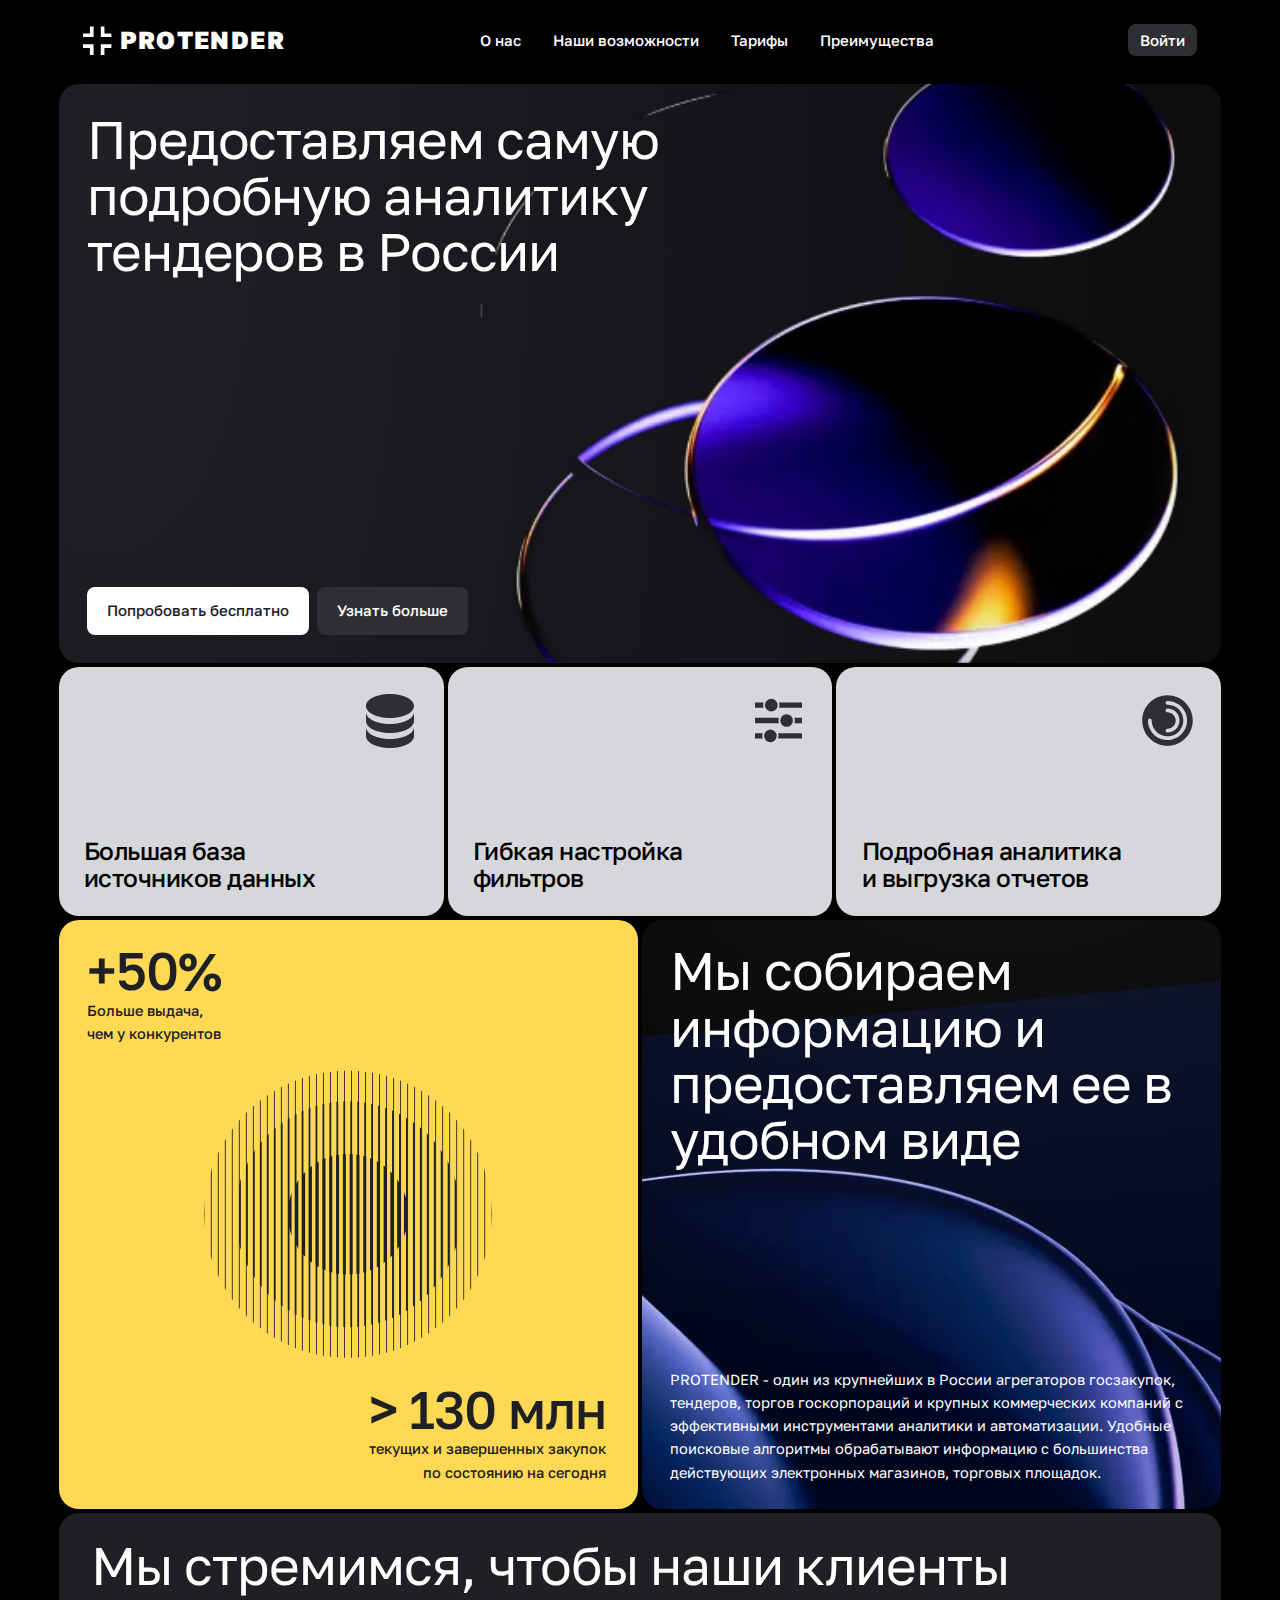
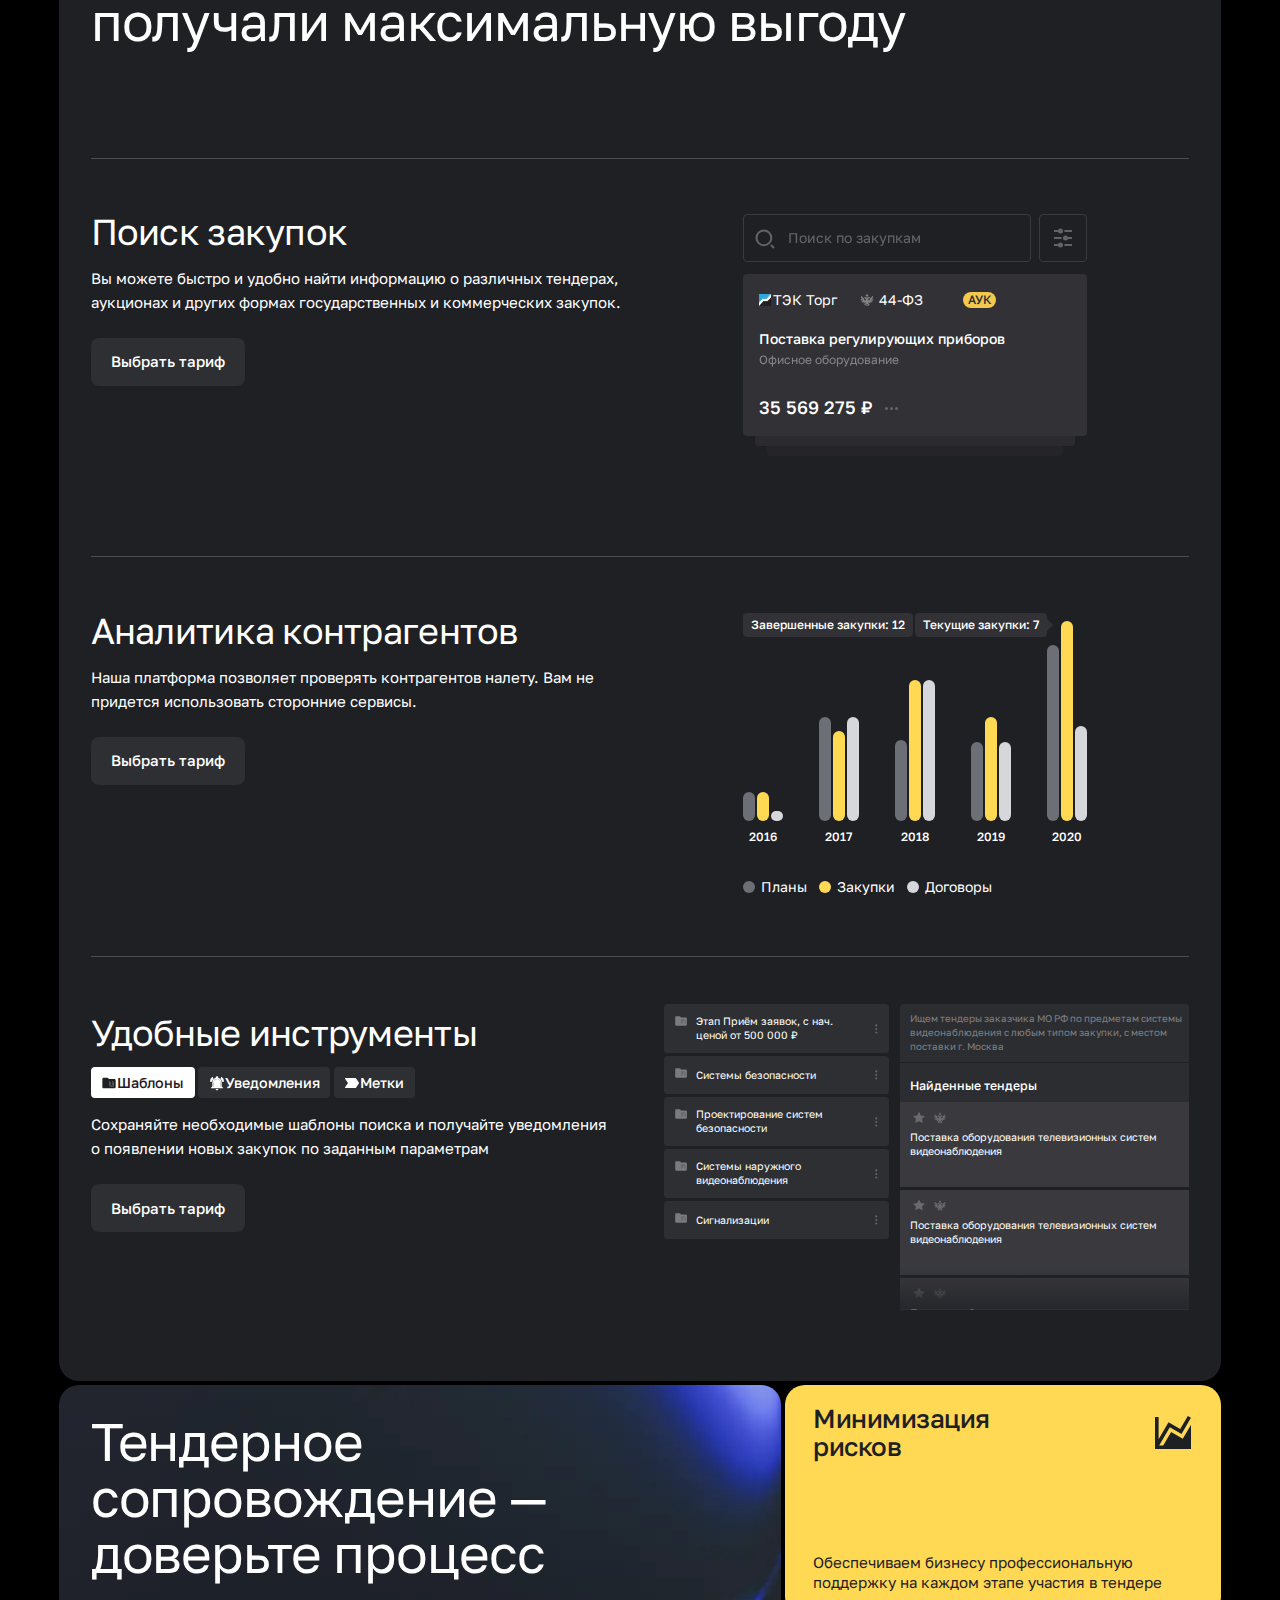
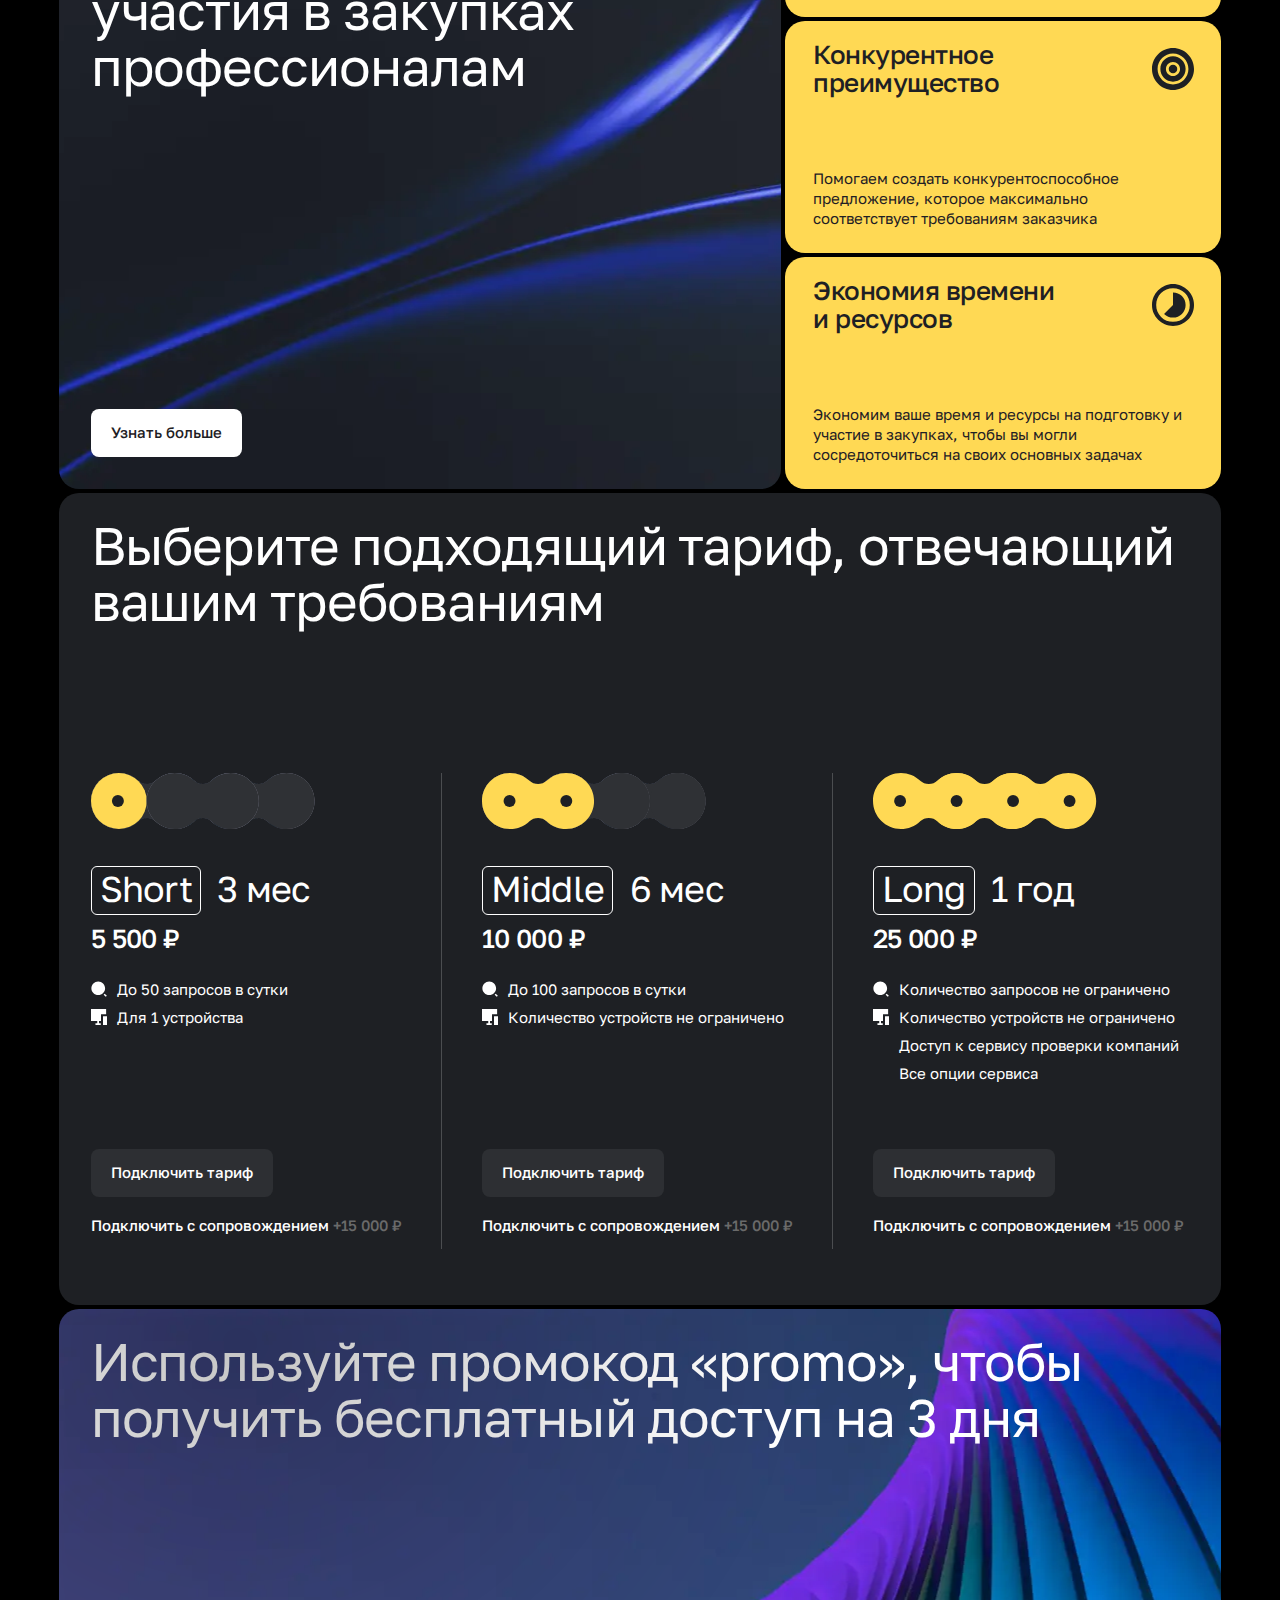
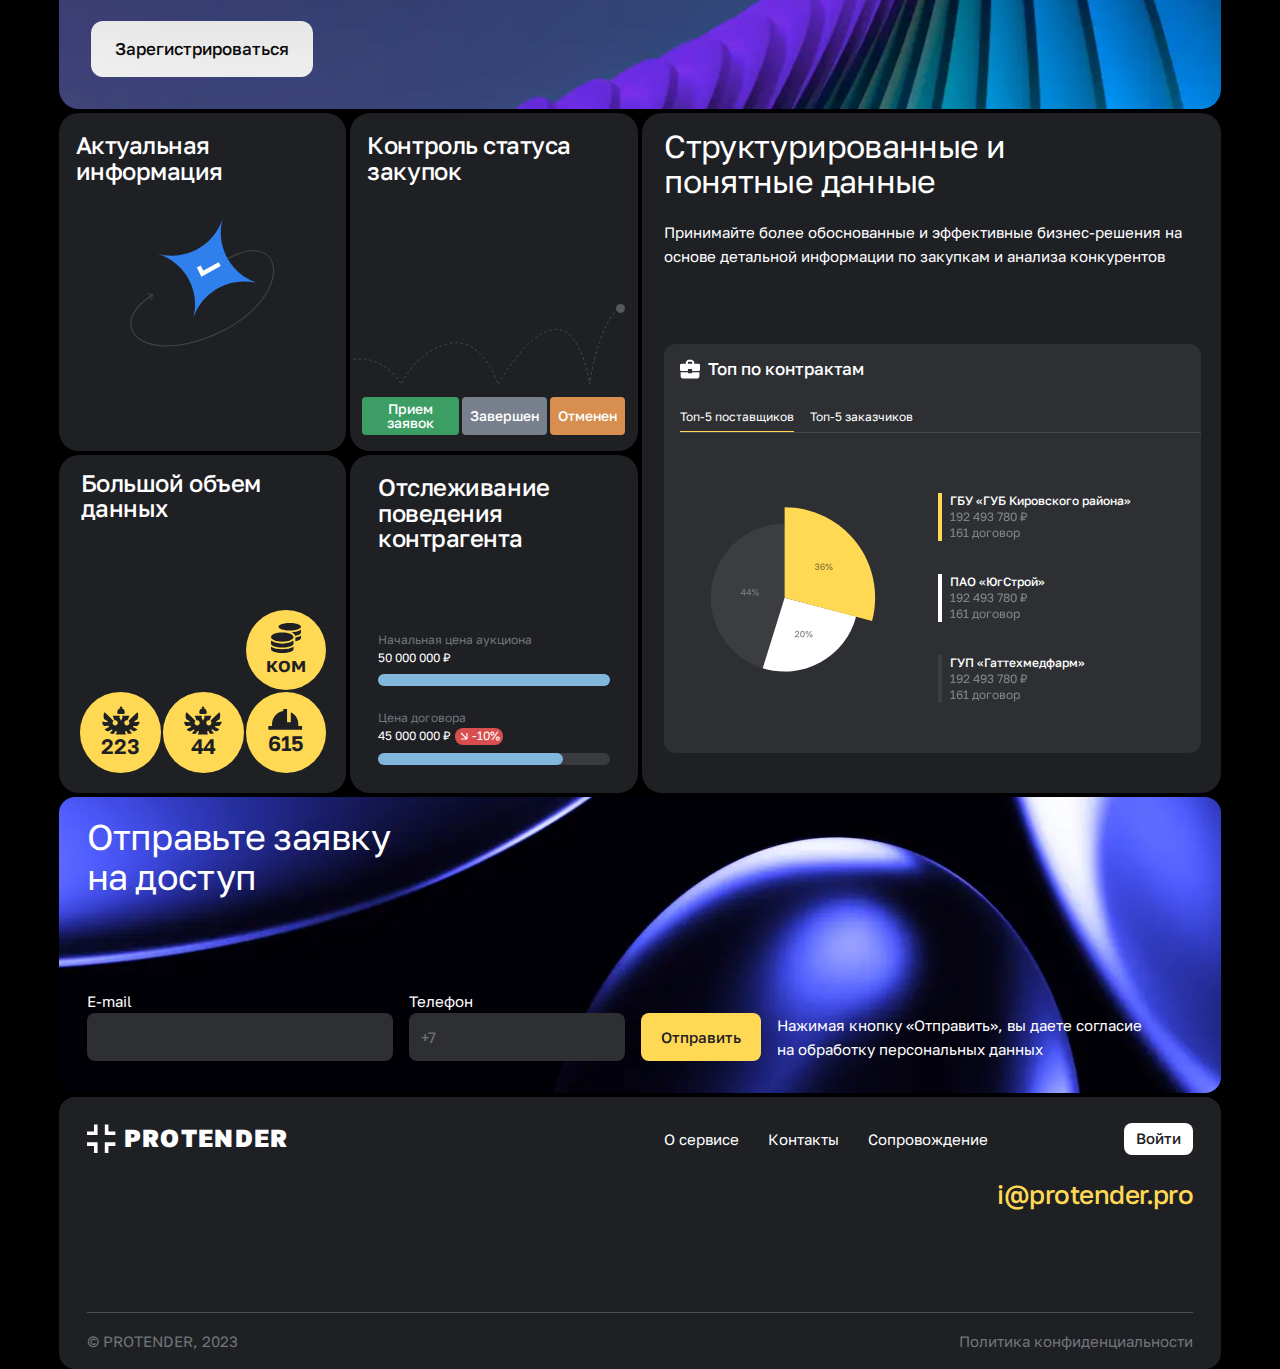
==== index.html @ 2b5a5ca1 "first commit" ====
<!DOCTYPE html>
<html lang="en">
<head>
   <meta charset="UTF-8">
   <meta http-equiv="X-UA-Compatible" content="IE=edge">
   <meta name="viewport" content="width=device-width, initial-scale=1.0">
   <link rel="preconnect" href="https://fonts.googleapis.com">
   <link rel="preconnect" href="https://fonts.gstatic.com" crossorigin>
   <link href="https://fonts.googleapis.com/css2?family=Golos+Text:wght@400;500;600;700;800&display=swap&_v=20230609182939"
      rel="stylesheet">
   <link rel="stylesheet" href="css/style.min.css?_v=20230609182939">
   <title>Main</title>
</head>

<body>
   <div class="wrapper mainPage lock-padding">
      <header class="mainPage-header lock-padding" id="mainPage-header">
   <div class="container">
      <div class="mainPage-header__row">
         <a href="index.html" class="mainPage-header__logo">
            <svg width="29" height="29" viewBox="0 0 29 29" fill="none" xmlns="http://www.w3.org/2000/svg">
               <path
                  d="M28.3806 9.27218H19.6084V0.5M28.3806 20.1084H19.6084V28.8806M0 9.27218H8.77218V0.5M0 20.1084H8.77218V28.8806"
                  stroke="white" stroke-width="3.61207" />
            </svg>
            <span>PROTENDER</span>
         </a>
         <ul class="mainPage-header__list">
            <li>
               <a href="#" class="mainPage-header__link">О нас</a>
            </li>
            <li>
               <a href="#" class="mainPage-header__link">
                  Наши возможности</a>
            </li>
            <li>
               <a href="#" class="mainPage-header__link">
                  Тарифы</a>
            </li>
            <li>
               <a href="#" class="mainPage-header__link">
                  Преимущества</a>
            </li>
         </ul>
         <div class="mainPage-header__body header-body">
            <div class="mainPage-header__menu mainPage-header-menu">
               <div class="mainPage-header-menu__title">Меню</div>
               <ul class="mainPage-header-menu__list">
                  <li>
                     <a class="mainPage-header-menu__link" href="#">О сервисе</a>
                  </li>
                  <li>
                     <a class="mainPage-header-menu__link" href="#">Контакты</a>
                  </li>
                  <li>
                     <a class="mainPage-header-menu__link" href="#">Сопровождение</a>
                  </li>
               </ul>
               <a href="#promocode" class="mainPage-header-menu__sign modal__link">Войти</a>
               <a href="mailto:i@protender.pro" class="mainPage-header-menu__mail">
                  <svg width="23" height="19" viewBox="0 0 23 19" fill="none" xmlns="http://www.w3.org/2000/svg">
                     <path d="M9.6 18.5L17.37 10.73H0.75V8.27H17.37L9.6 0.499999H13.05L22.05 9.5L13.05 18.5H9.6Z"
                        fill="white" />
                  </svg>
                  <span>i@protender.pro</span>
               </a>
            </div>
            <div class="mainPage-header__copy mainPage-header-copy">
               <div class="mainPage-header-copy__item">© PROTENDER, 2023</div>
               <a href="#" class="mainPage-header-copy__link">Политика конфиденциальности</a>
            </div>
         </div>
         <a href="#promocode" class="mainPage-header__sign modal__link">Войти</a>
         <div class="mainPage-header__burger burger-btn">
            <button><span></span></button>
            <span class="show">Меню</span>
            <span class="close">Закрыть</span>
         </div>
      </div>
   </div>
</header>
<div class="authorization">
   <div class="promocode modal authorization__modal" id="promocode">
      <div class="promocode__content modal__content authorization__content">
         <div class="promocode__row authorization__row">
            <div class="promocode__title authorization__title">Регистрация</div>
            <a href="#" class="promocode__close modal__close authorization__close"></a>
         </div>
         <div class="promocode__main">
            <div class="promocode__input authorization__input">
               <span>Введите промокод</span>
               <input type="text">
            </div>
            <div class="promocode__buttons">
               <a href="#register" class="promocode__btn btn gold modal__link">Продолжить</a>
               <a href="#register" class="promocode__btn btn grey modal__link">Продолжить без промокода</a>
            </div>
         </div>
         <a href="#sign" class="promocode__already authorization__link modal__link">Уже есть аккаунт?</a>
      </div>
   </div>
   <div class="register modal authorization__modal" id="register">
      <div class="register__content modal__content authorization__content">
         <div class="register__row authorization__row">
            <div class="register__title authorization__title">Регистрация</div>
            <a href="#" class="register__close modal__close authorization__close"></a>
         </div>
         <div class="register__main">
            <div class="register__data">
               <div class="register__input authorization__input">
                  <span>Имя</span>
                  <input type="text">
               </div>
               <div class="register__input authorization__input">
                  <span>Телефон</span>
                  <input type="number">
               </div>
               <div class="register__input authorization__input">
                  <span>ИНН</span>
                  <input type="number">
               </div>
               <div class="register__input authorization__input">
                  <span>E-mail</span>
                  <input type="text">
               </div>
               <div class="register__input authorization__input">
                  <span>Пароль</span>
                  <input type="password">
               </div>
               <div class="register__input authorization__input">
                  <span>Пароль еще раз</span>
                  <input type="password">
               </div>
            </div>
            <div class="register__selected register-selected">
               <div class="register-selected__info">
                  <div class="register-selected__title">Выбранный тариф</div>
                  <div class="register-selected__data">1 год</div>
                  <div class="register-selected__price">12 000 ₽</div>
               </div>
               <div class="register-selected__row">
                  <div class="register-selected__pref">
                     <p>Количество запросов не ограничено</p>
                  </div>
                  <div class="register-selected__pref">
                     <p>Количество устройств не ограничено</p>
                  </div>
               </div>
            </div>
         </div>
         <div class="register__buttons">
            <a href="#" class="register__btn btn gold">Перейти к оплате</a>
            <a href="#sign" class="register__already authorization__link modal__link">Уже есть аккаунт?</a>
         </div>
      </div>
   </div>
   <div class="sign modal authorization__modal" id="sign">
      <div class="sign__content modal__content authorization__content">
         <div class="sign__row authorization__row">
            <div class="sign__title authorization__title">Вход</div>
            <a href="#" class="sign__close modal__close authorization__close"></a>
         </div>
         <div class="sign__main">
            <div class="sign__input authorization__input">
               <span>E-mail</span>
               <input type="text">
            </div>
            <div class="sign__input authorization__input">
               <span>Пароль</span>
               <input type="password">
            </div>
            <a href="#forget1" class="sign__forget modal__link">Не помню пароль</a>
         </div>
         <div class="sign__buttons">
            <a href="account.html" class="sign__btn btn gold">Войти</a>
            <a href="#register" class="sign__btn btn grey modal__link">Зарегистрироваться</a>
         </div>
      </div>
   </div>
   <div class="forget1 modal authorization__modal" id="forget1">
      <div class="forget1__content modal__content authorization__content">
         <div class="forget1__row authorization__row">
            <div class="forget1__title authorization__title">Восстановление пароля</div>
            <a href="#" class="forget1__close modal__close authorization__close"></a>
         </div>
         <div class="forget1__text">
            Мы отправим вам на E-mail ссылку на восстановление пароля
         </div>
         <div class="forget1__main">
            <div class="forget1__input authorization__input">
               <span>E-mail, к которому привязан аккаунт</span>
               <input type="text">
            </div>
            <div class="forget1__buttons">
               <a href="#forget2" class="sign__btn btn gold modal__link">Продолжить</a>
               <a href="#" class="sign__btn btn grey modal__close">Отмена</a>
            </div>
         </div>
      </div>
   </div>
   <div class="forger2 modal authorization__modal" id="forget2">
      <div class="forget2__content modal__content authorization__content">
         <div class="forget2__row authorization__row">
            <div class="forget1__title authorization__title">Восстановление пароля</div>
            <a href="#" class="forget1__close modal__close authorization__close"></a>
         </div>
         <div class="forget2__text">
            Запрос на восстановление пароля отправлен на почту <span>ivanov.iva@mail.ru</span>
         </div>
         <a href="#" class="sign__btn btn gold modal__close">Закрыть</a>
      </div>
   </div>
</div>
      <main class="main">
         <section class="hero">
            <div class="container">
               <div class="hero__card">
                  <h1 class="hero__title title">
                     Предоставляем самую подробную аналитику тендеров в России
                  </h1>
                  <div class="hero__buttons">
                     <a href="#" class="hero__btn hero__btn_white btn">Попробовать бесплатно</a>
                     <a href="#" class="hero__btn hero__btn_black btn">Узнать больше</a>
                  </div>
               </div>
            </div>
         </section>
         <section class="preferences">
            <div class="container">
               <div class="preferences__grid">
                  <div class="preferences__item preferences__item_upper preferences__data">Большая база <br> источников
                     данных</div>
                  <div class="preferences__item preferences__item_upper preferences__filters">Гибкая настройка <br>
                     фильтров
                  </div>
                  <div class="preferences__item preferences__item_upper preferences__reports">Подробная аналитика <br> и
                     выгрузка отчетов</div>
                  <div class="preferences__item preferences__item_down preferences__stats">
                     <p><span class="title">+50%</span>
                        Больше выдача, <br> чем у конкурентов</p>
                     <p><span class="title">> 130 млн</span>
                        текущих и завершенных закупок <br> по состоянию на сегодня</p>
                  </div>
                  <div class="preferences__item preferences__item_down preferences__info">
                     <p class="title">Мы собираем информацию и предоставляем ее в удобном виде</p>
                     <p>PROTENDER - один из крупнейших в России агрегаторов госзакупок, тендеров, торгов госкорпораций
                        и крупных коммерческих компаний с эффективными инструментами аналитики и автоматизации. Удобные
                        поисковые алгоритмы обрабатывают информацию с большинства действующих электронных магазинов,
                        торговых площадок.</p>
                  </div>
               </div>
            </div>
         </section>
         <section class="benefit">
            <div class="container">
               <div class="benefit__card">
                  <div class="benefit__title title">
                     Мы стремимся, чтобы наши клиенты получали максимальную выгоду
                  </div>
                  <div class="benefit__search benefit-search">
                     <div class="benefit-action__text benefit__text">
                        <div class="benefit-search__title benefit__subtitle">Поиск закупок
                        </div>
                        <div class="benefit-search__desc benefit__desc">Вы можете быстро и удобно найти информацию о
                           различных тендерах, аукционах и других формах государственных и коммерческих закупок.</div>
                        <a href="#" class="benefit-search__button benefit__button btn">Выбрать тариф</a>
                     </div>
                     <div class="benefit-search__main benefit__main">
                        <div class="benefit-main__wrapper">
                           <div class="benefit-search__input">
                              <input type="text" placeholder="Поиск по закупкам" id="benefit-search__input">
                              <label for="benefit-search__input">
                                 <button></button>
                              </label>
                           </div>
                           <button class="benefit-search__filters"></button>
                           <div class="benefit-search__card card-search">
                              <div class="card-search__row">
                                 <span>ТЭК Торг</span>
                                 <span>44-ФЗ</span>
                                 <span>АУК</span>
                              </div>
                              <div class="card-search__title">Поставка регулирующих приборов
                              </div>
                              <div class="card-search__subtitle">Офисное оборудование</div>
                              <div class="card-search__price">
                                 <span class="price">35 569 275 ₽</span>
                                 <div class="card-search__more">
                                    <svg width="20" height="20" viewBox="0 0 20 20" fill="none"
                                       xmlns="http://www.w3.org/2000/svg">
                                       <circle cx="5.5" cy="10.5" r="1.5" fill="#65656A" />
                                       <circle cx="10.5" cy="10.5" r="1.5" fill="#65656A" />
                                       <circle cx="15.5" cy="10.5" r="1.5" fill="#65656A" />
                                    </svg>
                                 </div>
                              </div>
                           </div>
                        </div>
                     </div>
                  </div>
                  <div class="benefit__analytics benefit-analytics">
                     <div class="benefit__text benefit-analytics__text">
                        <div class="benefit-analytics__title benefit__subtitle">Аналитика контрагентов
                        </div>
                        <div class="benefit-analytics__desc benefit__desc">Наша платформа позволяет проверять
                           контрагентов
                           налету. Вам не придется использовать сторонние сервисы.</div>
                        <a href="#" class="benefit-analytics__button benefit__button btn">Выбрать тариф</a>
                     </div>
                     <div class="benefit__main benefit-analytics__main">
                        <div class="benefit-analytics__wrapper">
                           <div class="benefit-analytics__stats">
                              <span>Завершенные закупки: 12
                              </span>
                              <span>Текущие закупки: 7</span>
                           </div>
                           <div class="benefit-analytics__graphs benefit-graphs">
                              <div class="benefit-graphs__item benefit-graphs__item_2016">
                                 <div class="benefit-graphs__lines">
                                    <div class="benefit-graphs__line benefit-graphs__line_plans"></div>
                                    <div class="benefit-graphs__line benefit-graphs__line_purch"></div>
                                    <div class="benefit-graphs__line benefit-graphs__line_contracts"></div>
                                 </div>
                                 <div class="benefit-graphs__year">2016</div>
                              </div>
                              <div class="benefit-graphs__item benefit-graphs__item_2017">
                                 <div class="benefit-graphs__lines">
                                    <div class="benefit-graphs__line benefit-graphs__line_plans"></div>
                                    <div class="benefit-graphs__line benefit-graphs__line_purch"></div>
                                    <div class="benefit-graphs__line benefit-graphs__line_contracts"></div>
                                 </div>
                                 <div class="benefit-graphs__year">2017</div>
                              </div>
                              <div class="benefit-graphs__item benefit-graphs__item_2018">
                                 <div class="benefit-graphs__lines">
                                    <div class="benefit-graphs__line benefit-graphs__line_plans"></div>
                                    <div class="benefit-graphs__line benefit-graphs__line_purch"></div>
                                    <div class="benefit-graphs__line benefit-graphs__line_contracts"></div>
                                 </div>
                                 <div class="benefit-graphs__year">2018</div>
                              </div>
                              <div class="benefit-graphs__item benefit-graphs__item_2019">
                                 <div class="benefit-graphs__lines">
                                    <div class="benefit-graphs__line benefit-graphs__line_plans"></div>
                                    <div class="benefit-graphs__line benefit-graphs__line_purch"></div>
                                    <div class="benefit-graphs__line benefit-graphs__line_contracts"></div>
                                 </div>
                                 <div class="benefit-graphs__year">2019</div>
                              </div>
                              <div class="benefit-graphs__item benefit-graphs__item_2020">
                                 <div class="benefit-graphs__lines">
                                    <div class="benefit-graphs__line benefit-graphs__line_plans"></div>
                                    <div class="benefit-graphs__line benefit-graphs__line_purch"></div>
                                    <div class="benefit-graphs__line benefit-graphs__line_contracts"></div>
                                 </div>
                                 <div class="benefit-graphs__year">2020</div>
                              </div>
                           </div>
                           <div class="benefit-analytics__symbols">
                              <span class="plans">Планы</span>
                              <span class="purchases">Закупки</span>
                              <span class="contracts">Договоры</span>
                           </div>
                        </div>
                     </div>
                  </div>
                  <div class="benefit__tools benefit-tools">
                     <div class="benefit-tools__wrapper">
                        <div class="benefit-tools__title benefit__subtitle">Удобные инструменты</div>
                        <ul class="benefit-tools__list">
                           <li>
                              <a href="#benefitTemplates" class="benefit-tools__link active">
                                 <svg width="16" height="16" viewBox="0 0 16 16" fill="none"
                                    xmlns="http://www.w3.org/2000/svg">
                                    <path
                                       d="M10.5873 7.00008L11.6673 8.08008V10.3334H9.66732V7.00008H10.5873ZM14.6673 5.33341V12.0001C14.6673 12.7334 14.0673 13.3334 13.334 13.3334H2.66732C1.93398 13.3334 1.33398 12.7334 1.33398 12.0001L1.34065 4.00008C1.34065 3.26675 1.93398 2.66675 2.66732 2.66675H6.66732L8.00065 4.00008H13.334C14.0673 4.00008 14.6673 4.60008 14.6673 5.33341ZM12.6673 7.66675L11.0007 6.00008H8.66732V11.3334H12.6673V7.66675Z"
                                       fill="#1E2024" />
                                    <path fill-rule="evenodd" clip-rule="evenodd"
                                       d="M12.6673 7.66675L11.0007 6.00008H8.66732V11.3334H12.6673V7.66675ZM11.6673 8.08008L10.5873 7.00008H9.66732V10.3334H11.6673V8.08008Z"
                                       fill="#1E2024" />
                                 </svg>
                                 Шаблоны</a>
                           </li>
                           <li>
                              <a href="#benefitNotifications" class="benefit-tools__link">
                                 <svg width="16" height="16" viewBox="0 0 16 16" fill="none"
                                    xmlns="http://www.w3.org/2000/svg">
                                    <path
                                       d="M6.66667 13.9999H9.33333C9.33333 14.7333 8.73333 15.3333 8 15.3333C7.26667 15.3333 6.66667 14.7333 6.66667 13.9999ZM14 12.6666V13.3333H2V12.6666L3.33333 11.3333V7.33325C3.33333 5.26659 4.66667 3.46659 6.66667 2.86659V2.66659C6.66667 1.93325 7.26667 1.33325 8 1.33325C8.73333 1.33325 9.33333 1.93325 9.33333 2.66659V2.86659C11.3333 3.46659 12.6667 5.26659 12.6667 7.33325V11.3333L14 12.6666ZM11.3333 7.33325C11.3333 5.46659 9.86667 3.99992 8 3.99992C6.13333 3.99992 4.66667 5.46659 4.66667 7.33325V11.9999H11.3333V7.33325Z"
                                       fill="white" />
                                    <path
                                       d="M11.3333 7.33325C11.3333 5.46659 9.86667 3.99992 8 3.99992C6.13333 3.99992 4.66667 5.46659 4.66667 7.33325V11.9999H11.3333V7.33325Z"
                                       fill="white" />
                                    <path d="M2 6.66675C2 4.66675 2.66667 3.66675 4 2.66675" stroke="white"
                                       stroke-width="2" />
                                    <path d="M14 6.66675C14 4.66675 13.3333 3.66675 12 2.66675" stroke="white"
                                       stroke-width="2" />
                                 </svg>
                                 Уведомления</a>
                           </li>
                           <li>
                              <a href="#benefitTags" class="benefit-tools__link">
                                 <svg width="16" height="16" viewBox="0 0 16 16" fill="none"
                                    xmlns="http://www.w3.org/2000/svg">
                                    <path
                                       d="M14.8312 8.555L12.165 12.555C12.0737 12.6919 11.9499 12.8041 11.8048 12.8818C11.6597 12.9594 11.4977 13 11.3331 13H1.49999C1.40877 13 1.31929 12.975 1.24124 12.9278C1.16318 12.8806 1.09953 12.813 1.05717 12.7322C1.01482 12.6514 0.995367 12.5605 1.00093 12.4695C1.0065 12.3784 1.03686 12.2907 1.08874 12.2156L3.99999 8L1.08874 3.78437C1.03686 3.70935 1.0065 3.62155 1.00093 3.5305C0.995367 3.43945 1.01482 3.34861 1.05717 3.26783C1.09953 3.18704 1.16318 3.11937 1.24124 3.07217C1.31929 3.02496 1.40877 3 1.49999 3H11.3331C11.4977 3 11.6597 3.04061 11.8048 3.11823C11.9499 3.19586 12.0737 3.3081 12.165 3.445L14.8312 7.445C14.9409 7.60933 14.9994 7.80245 14.9994 8C14.9994 8.19755 14.9409 8.39067 14.8312 8.555Z"
                                       fill="white" />
                                 </svg>
                                 Метки</a>
                           </li>
                        </ul>
                        <div class="benefit-tools__desc benefit__desc">
                           Сохраняйте необходимые шаблоны поиска и получайте уведомления о появлении новых закупок по
                           заданным параметрам
                        </div>
                        <a href="#" class="benefit-tools__button benefit__button btn">Выбрать тариф</a>
                     </div>
                     <div class="benefit-tools__content">
                        <div id="benefitTemplates"
                           class="benefit-tools__templates benefit-templates benefit-tools__tab active">
                           <div class="benefit-templates__wrapper">
                              <ul class="benefit-templates__list">
                                 <li class="benefit-templates__item">
                                    <div class="folder">
                                       <svg width="16" height="16" viewBox="0 0 16 16" fill="none"
                                          xmlns="http://www.w3.org/2000/svg">
                                          <path
                                             d="M10.5873 7.00008L11.6673 8.08008V10.3334H9.66732V7.00008H10.5873ZM14.6673 5.33341V12.0001C14.6673 12.7334 14.0673 13.3334 13.334 13.3334H2.66732C1.93398 13.3334 1.33398 12.7334 1.33398 12.0001L1.34065 4.00008C1.34065 3.26675 1.93398 2.66675 2.66732 2.66675H6.66732L8.00065 4.00008H13.334C14.0673 4.00008 14.6673 4.60008 14.6673 5.33341ZM12.6673 7.66675L11.0007 6.00008H8.66732V11.3334H12.6673V7.66675Z"
                                             fill="#797B7E" />
                                          <path fill-rule="evenodd" clip-rule="evenodd"
                                             d="M12.6673 7.66675L11.0007 6.00008H8.66732V11.3334H12.6673V7.66675ZM11.6673 8.08008L10.5873 7.00008H9.66732V10.3334H11.6673V8.08008Z"
                                             fill="#797B7E" />
                                       </svg>
                                    </div>
                                    <span>Этап Приём заявок, с нач. ценой от 500 000 ₽</span>
                                    <div class="more">
                                       <svg width="20" height="20" viewBox="0 0 20 20" fill="none"
                                          xmlns="http://www.w3.org/2000/svg">
                                          <circle cx="5.5" cy="10.5" r="1.5" fill="#65656A" />
                                          <circle cx="10.5" cy="10.5" r="1.5" fill="#65656A" />
                                          <circle cx="15.5" cy="10.5" r="1.5" fill="#65656A" />
                                       </svg>
                                    </div>
                                 </li>
                                 <li class="benefit-templates__item">
                                    <div class="folder">
                                       <svg width="16" height="16" viewBox="0 0 16 16" fill="none"
                                          xmlns="http://www.w3.org/2000/svg">
                                          <path
                                             d="M10.5873 7.00008L11.6673 8.08008V10.3334H9.66732V7.00008H10.5873ZM14.6673 5.33341V12.0001C14.6673 12.7334 14.0673 13.3334 13.334 13.3334H2.66732C1.93398 13.3334 1.33398 12.7334 1.33398 12.0001L1.34065 4.00008C1.34065 3.26675 1.93398 2.66675 2.66732 2.66675H6.66732L8.00065 4.00008H13.334C14.0673 4.00008 14.6673 4.60008 14.6673 5.33341ZM12.6673 7.66675L11.0007 6.00008H8.66732V11.3334H12.6673V7.66675Z"
                                             fill="#797B7E" />
                                          <path fill-rule="evenodd" clip-rule="evenodd"
                                             d="M12.6673 7.66675L11.0007 6.00008H8.66732V11.3334H12.6673V7.66675ZM11.6673 8.08008L10.5873 7.00008H9.66732V10.3334H11.6673V8.08008Z"
                                             fill="#797B7E" />
                                       </svg>
                                    </div>
                                    <span>Системы безопасности</span>
                                    <div class="more">
                                       <svg width="20" height="20" viewBox="0 0 20 20" fill="none"
                                          xmlns="http://www.w3.org/2000/svg">
                                          <circle cx="5.5" cy="10.5" r="1.5" fill="#65656A" />
                                          <circle cx="10.5" cy="10.5" r="1.5" fill="#65656A" />
                                          <circle cx="15.5" cy="10.5" r="1.5" fill="#65656A" />
                                       </svg>
                                    </div>
                                 </li>
                                 <li class="benefit-templates__item">
                                    <div class="folder">
                                       <svg width="16" height="16" viewBox="0 0 16 16" fill="none"
                                          xmlns="http://www.w3.org/2000/svg">
                                          <path
                                             d="M10.5873 7.00008L11.6673 8.08008V10.3334H9.66732V7.00008H10.5873ZM14.6673 5.33341V12.0001C14.6673 12.7334 14.0673 13.3334 13.334 13.3334H2.66732C1.93398 13.3334 1.33398 12.7334 1.33398 12.0001L1.34065 4.00008C1.34065 3.26675 1.93398 2.66675 2.66732 2.66675H6.66732L8.00065 4.00008H13.334C14.0673 4.00008 14.6673 4.60008 14.6673 5.33341ZM12.6673 7.66675L11.0007 6.00008H8.66732V11.3334H12.6673V7.66675Z"
                                             fill="#797B7E" />
                                          <path fill-rule="evenodd" clip-rule="evenodd"
                                             d="M12.6673 7.66675L11.0007 6.00008H8.66732V11.3334H12.6673V7.66675ZM11.6673 8.08008L10.5873 7.00008H9.66732V10.3334H11.6673V8.08008Z"
                                             fill="#797B7E" />
                                       </svg>
                                    </div>
                                    <span>Проектирование систем безопасности</span>
                                    <div class="more">
                                       <svg width="20" height="20" viewBox="0 0 20 20" fill="none"
                                          xmlns="http://www.w3.org/2000/svg">
                                          <circle cx="5.5" cy="10.5" r="1.5" fill="#65656A" />
                                          <circle cx="10.5" cy="10.5" r="1.5" fill="#65656A" />
                                          <circle cx="15.5" cy="10.5" r="1.5" fill="#65656A" />
                                       </svg>
                                    </div>
                                 </li>
                                 <li class="benefit-templates__item">
                                    <div class="folder">
                                       <svg width="16" height="16" viewBox="0 0 16 16" fill="none"
                                          xmlns="http://www.w3.org/2000/svg">
                                          <path
                                             d="M10.5873 7.00008L11.6673 8.08008V10.3334H9.66732V7.00008H10.5873ZM14.6673 5.33341V12.0001C14.6673 12.7334 14.0673 13.3334 13.334 13.3334H2.66732C1.93398 13.3334 1.33398 12.7334 1.33398 12.0001L1.34065 4.00008C1.34065 3.26675 1.93398 2.66675 2.66732 2.66675H6.66732L8.00065 4.00008H13.334C14.0673 4.00008 14.6673 4.60008 14.6673 5.33341ZM12.6673 7.66675L11.0007 6.00008H8.66732V11.3334H12.6673V7.66675Z"
                                             fill="#797B7E" />
                                          <path fill-rule="evenodd" clip-rule="evenodd"
                                             d="M12.6673 7.66675L11.0007 6.00008H8.66732V11.3334H12.6673V7.66675ZM11.6673 8.08008L10.5873 7.00008H9.66732V10.3334H11.6673V8.08008Z"
                                             fill="#797B7E" />
                                       </svg>
                                    </div>
                                    <span>Системы наружного видеонаблюдения</span>
                                    <div class="more">
                                       <svg width="20" height="20" viewBox="0 0 20 20" fill="none"
                                          xmlns="http://www.w3.org/2000/svg">
                                          <circle cx="5.5" cy="10.5" r="1.5" fill="#65656A" />
                                          <circle cx="10.5" cy="10.5" r="1.5" fill="#65656A" />
                                          <circle cx="15.5" cy="10.5" r="1.5" fill="#65656A" />
                                       </svg>
                                    </div>
                                 </li>
                                 <li class="benefit-templates__item">
                                    <div class="folder">
                                       <svg width="16" height="16" viewBox="0 0 16 16" fill="none"
                                          xmlns="http://www.w3.org/2000/svg">
                                          <path
                                             d="M10.5873 7.00008L11.6673 8.08008V10.3334H9.66732V7.00008H10.5873ZM14.6673 5.33341V12.0001C14.6673 12.7334 14.0673 13.3334 13.334 13.3334H2.66732C1.93398 13.3334 1.33398 12.7334 1.33398 12.0001L1.34065 4.00008C1.34065 3.26675 1.93398 2.66675 2.66732 2.66675H6.66732L8.00065 4.00008H13.334C14.0673 4.00008 14.6673 4.60008 14.6673 5.33341ZM12.6673 7.66675L11.0007 6.00008H8.66732V11.3334H12.6673V7.66675Z"
                                             fill="#797B7E" />
                                          <path fill-rule="evenodd" clip-rule="evenodd"
                                             d="M12.6673 7.66675L11.0007 6.00008H8.66732V11.3334H12.6673V7.66675ZM11.6673 8.08008L10.5873 7.00008H9.66732V10.3334H11.6673V8.08008Z"
                                             fill="#797B7E" />
                                       </svg>
                                    </div>
                                    <span>Сигнализации</span>
                                    <div class="more">
                                       <svg width="20" height="20" viewBox="0 0 20 20" fill="none"
                                          xmlns="http://www.w3.org/2000/svg">
                                          <circle cx="5.5" cy="10.5" r="1.5" fill="#65656A" />
                                          <circle cx="10.5" cy="10.5" r="1.5" fill="#65656A" />
                                          <circle cx="15.5" cy="10.5" r="1.5" fill="#65656A" />
                                       </svg>
                                    </div>
                                 </li>
                              </ul>
                              <div class="benefit-templates__articles">
                                 <div class="benefit-templates__article">Ищем тендеры заказчика МО РФ по предметам
                                    системы
                                    видеонаблюдения с любым типом закупки, с местом поставки г. Москва</div>
                                 <div class="benefit-templates__resultat">Найденные тендеры</div>
                                 <ul class="benefit-templates__tenders">
                                    <li class="benefit-templates__tender benefit-tender">
                                       <div class="benefit-tender__row">
                                          <img src="img/icons/benefit-tools__star.svg" alt="">
                                          <img src="img/icons/benefit-tools__emblem.svg" alt="">
                                       </div>
                                       <div class="benefit-tender__text">Поставка оборудования телевизионных систем
                                          видеонаблюдения</div>
                                    </li>
                                    <li class="benefit-templates__tender benefit-tender">
                                       <div class="benefit-tender__row">
                                          <img src="img/icons/benefit-tools__star.svg" alt="">
                                          <img src="img/icons/benefit-tools__emblem.svg" alt="">
                                       </div>
                                       <div class="benefit-tender__text">Поставка оборудования телевизионных систем
                                          видеонаблюдения</div>
                                    </li>
                                    <li class="benefit-templates__tender benefit-tender">
                                       <div class="benefit-tender__row">
                                          <img src="img/icons/benefit-tools__star.svg" alt="">
                                          <img src="img/icons/benefit-tools__emblem.svg" alt="">
                                       </div>
                                       <div class="benefit-tender__text">Поставка оборудования телевизионных систем
                                          видеонаблюдения</div>
                                    </li>
                                 </ul>
                              </div>
                           </div>
                        </div>
                        <div class="benefit-tools__notifications benefit-notifications benefit-tools__tab"
                           id="benefitNotifications">
                           <div class="benefit-notifications__wrapper">
                              <div class="benefit-notifications__title">Уведомления</div>
                              <ul class="benefit-notifications__list">
                                 <li class="benefit-notifications__item orange">
                                    <div class="benefit-notifications__row">
                                       <div class="benefit-notifications__reminder">
                                          <svg width="16" height="16" viewBox="0 0 16 16" fill="none"
                                             xmlns="http://www.w3.org/2000/svg">
                                             <path
                                                d="M8.00065 13.3334C9.41514 13.3334 10.7717 12.7715 11.7719 11.7713C12.7721 10.7711 13.334 9.41453 13.334 8.00004C13.334 6.58555 12.7721 5.229 11.7719 4.2288C10.7717 3.22861 9.41514 2.66671 8.00065 2.66671C6.58616 2.66671 5.22961 3.22861 4.22942 4.2288C3.22922 5.229 2.66732 6.58555 2.66732 8.00004C2.66732 9.41453 3.22922 10.7711 4.22942 11.7713C5.22961 12.7715 6.58616 13.3334 8.00065 13.3334ZM8.00065 1.33337C8.87613 1.33337 9.74304 1.50581 10.5519 1.84084C11.3607 2.17588 12.0956 2.66694 12.7147 3.286C13.3338 3.90505 13.8248 4.63998 14.1598 5.44882C14.4949 6.25765 14.6673 7.12456 14.6673 8.00004C14.6673 9.76815 13.9649 11.4638 12.7147 12.7141C11.4645 13.9643 9.76876 14.6667 8.00065 14.6667C4.31398 14.6667 1.33398 11.6667 1.33398 8.00004C1.33398 6.23193 2.03636 4.53624 3.28661 3.286C4.53685 2.03575 6.23254 1.33337 8.00065 1.33337ZM8.33398 4.66671V8.16671L11.334 9.94671L10.834 10.7667L7.33398 8.66671V4.66671H8.33398Z"
                                                fill="#E76014" />
                                          </svg>
                                          <span>18 ч. до завершение приема заявок</span>
                                       </div>
                                       <div class="benefit-notifications__date">24.04.2023, 23:54</div>
                                    </div>
                                    <p class="benefit-notifications__text">
                                       (ПКР-011625-23) Выполнение работ по разработке проектной документации по
                                       капитальному ремонту общего имущества многоквартирного(ых) дома(ов) и завершение
                                       работ по…
                                    </p>
                                 </li>
                                 <li class="benefit-notifications__item yellow">
                                    <div class="benefit-notifications__row">
                                       <div class="benefit-notifications__reminder">
                                          <svg width="16" height="16" viewBox="0 0 16 16" fill="none"
                                             xmlns="http://www.w3.org/2000/svg">
                                             <path
                                                d="M8.00065 13.3334C9.41514 13.3334 10.7717 12.7715 11.7719 11.7713C12.7721 10.7711 13.334 9.41453 13.334 8.00004C13.334 6.58555 12.7721 5.229 11.7719 4.2288C10.7717 3.22861 9.41514 2.66671 8.00065 2.66671C6.58616 2.66671 5.22961 3.22861 4.22942 4.2288C3.22922 5.229 2.66732 6.58555 2.66732 8.00004C2.66732 9.41453 3.22922 10.7711 4.22942 11.7713C5.22961 12.7715 6.58616 13.3334 8.00065 13.3334ZM8.00065 1.33337C8.87613 1.33337 9.74304 1.50581 10.5519 1.84084C11.3607 2.17588 12.0956 2.66694 12.7147 3.286C13.3338 3.90505 13.8248 4.63998 14.1598 5.44882C14.4949 6.25765 14.6673 7.12456 14.6673 8.00004C14.6673 9.76815 13.9649 11.4638 12.7147 12.7141C11.4645 13.9643 9.76876 14.6667 8.00065 14.6667C4.31398 14.6667 1.33398 11.6667 1.33398 8.00004C1.33398 6.23193 2.03636 4.53624 3.28661 3.286C4.53685 2.03575 6.23254 1.33337 8.00065 1.33337ZM8.33398 4.66671V8.16671L11.334 9.94671L10.834 10.7667L7.33398 8.66671V4.66671H8.33398Z"
                                                fill="#E76014" />
                                          </svg>
                                          <span>18 ч. до завершение приема заявок</span>
                                       </div>
                                       <div class="benefit-notifications__date">24.04.2023, 23:54</div>
                                    </div>
                                    <p class="benefit-notifications__text">
                                       Оказание услуг по ремонту видеогастроскопа Pentax
                                    </p>
                                 </li>
                                 <li class="benefit-notifications__item green">
                                    <div class="benefit-notifications__row">
                                       <div class="benefit-notifications__reminder">
                                          <svg width="16" height="16" viewBox="0 0 16 16" fill="none"
                                             xmlns="http://www.w3.org/2000/svg">
                                             <path
                                                d="M8.00065 13.3334C9.41514 13.3334 10.7717 12.7715 11.7719 11.7713C12.7721 10.7711 13.334 9.41453 13.334 8.00004C13.334 6.58555 12.7721 5.229 11.7719 4.2288C10.7717 3.22861 9.41514 2.66671 8.00065 2.66671C6.58616 2.66671 5.22961 3.22861 4.22942 4.2288C3.22922 5.229 2.66732 6.58555 2.66732 8.00004C2.66732 9.41453 3.22922 10.7711 4.22942 11.7713C5.22961 12.7715 6.58616 13.3334 8.00065 13.3334ZM8.00065 1.33337C8.87613 1.33337 9.74304 1.50581 10.5519 1.84084C11.3607 2.17588 12.0956 2.66694 12.7147 3.286C13.3338 3.90505 13.8248 4.63998 14.1598 5.44882C14.4949 6.25765 14.6673 7.12456 14.6673 8.00004C14.6673 9.76815 13.9649 11.4638 12.7147 12.7141C11.4645 13.9643 9.76876 14.6667 8.00065 14.6667C4.31398 14.6667 1.33398 11.6667 1.33398 8.00004C1.33398 6.23193 2.03636 4.53624 3.28661 3.286C4.53685 2.03575 6.23254 1.33337 8.00065 1.33337ZM8.33398 4.66671V8.16671L11.334 9.94671L10.834 10.7667L7.33398 8.66671V4.66671H8.33398Z"
                                                fill="#E76014" />
                                          </svg>
                                          <span>18 ч. до завершение приема заявок</span>
                                       </div>
                                       <div class="benefit-notifications__date">24.04.2023, 23:54</div>
                                    </div>
                                    <p class="benefit-notifications__text">
                                       Телематические услуги для Нижневартовского центра ОВД филиала Аэронавигация
                                       Севера Сибири ФГУП Госкорпорация по ОрВД
                                    </p>
                                 </li>
                                 <li class="benefit-notifications__item blue">
                                    <div class="benefit-notifications__row">
                                       <div class="benefit-notifications__reminder">
                                          <svg width="16" height="16" viewBox="0 0 16 16" fill="none"
                                             xmlns="http://www.w3.org/2000/svg">
                                             <path
                                                d="M8 14C11.3 14 14 11.3 14 8C14 4.7 11.3 2 8 2C4.7 2 2 4.7 2 8C2 11.3 4.7 14 8 14ZM8.18 5.174C8.3 5.066 8.444 5 8.6 5C8.762 5 8.9 5.066 9.026 5.174C9.14 5.3 9.2 5.444 9.2 5.6C9.2 5.762 9.14 5.9 9.026 6.026C8.9 6.14 8.762 6.2 8.6 6.2C8.444 6.2 8.3 6.14 8.18 6.026C8.066 5.9 8 5.762 8 5.6C8 5.444 8.066 5.3 8.18 5.174ZM6.68 7.982C6.68 7.982 7.982 6.95 8.456 6.908C8.9 6.872 8.81 7.382 8.768 7.646L8.762 7.682C8.678 8 8.576 8.384 8.474 8.75C8.246 9.584 8.024 10.4 8.078 10.55C8.138 10.754 8.51 10.496 8.78 10.316C8.816 10.292 8.846 10.268 8.876 10.25C8.876 10.25 8.924 10.202 8.972 10.268C8.984 10.286 8.996 10.304 9.008 10.316C9.062 10.4 9.092 10.43 9.02 10.478L8.996 10.49C8.864 10.58 8.3 10.976 8.072 11.12C7.826 11.282 6.884 11.822 7.028 10.772C7.154 10.034 7.322 9.398 7.454 8.9C7.7 8 7.808 7.592 7.256 7.946C7.034 8.078 6.902 8.162 6.824 8.216C6.758 8.264 6.752 8.264 6.71 8.186L6.692 8.15L6.662 8.102C6.62 8.042 6.62 8.036 6.68 7.982Z"
                                                fill="#81B6DD" />
                                          </svg>
                                          <span>Система</span>
                                       </div>
                                       <div class="benefit-notifications__date">24.04.2023, 23:54</div>
                                    </div>
                                    <p class="benefit-notifications__text">
                                       (ПКР-011625-23) Выполнение работ по разработке проектной документации по
                                       капитальному ремонту общего имущества многоквартирного(ых) дома(ов) и завершение
                                       работ по…
                                    </p>
                                 </li>
                              </ul>
                           </div>
                        </div>
                        <div class="benefit-tools__tags benefit-tags benefit-tools__tab" id="benefitTags">
                           <div class="benefit-tags__row">
                              <div class="benefit-tags__filters">
                                 <div class="benefit-tags__title">Метки</div>
                                 <div class="benefit-tags__list">
                                    <li class="benefit-tags__item">
                                       <input id="benefit-tags__analys" type="checkbox">
                                       <label for="benefit-tags__analys">
                                          <div class="box"></div>
                                          <span>Анализировать</span>
                                       </label>
                                    </li>
                                    <li class="benefit-tags__item">
                                       <input id="benefit-tags__analys1" type="checkbox">
                                       <label for="benefit-tags__analys1">
                                          <div class="box"></div>
                                          <span>Участвовать</span>
                                       </label>
                                    </li>
                                    <li class="benefit-tags__item">
                                       <input id="benefit-tags__analys2" type="checkbox">
                                       <label for="benefit-tags__analys2">
                                          <div class="box"></div>
                                          <span>Выиграли</span>
                                       </label>
                                    </li>
                                    <li class="benefit-tags__item">
                                       <input id="benefit-tags__analys3" type="checkbox">
                                       <label for="benefit-tags__analys3">
                                          <div class="box"></div>
                                          <span>Субподряд</span>
                                       </label>
                                    </li>
                                 </div>
                              </div>
                              <ul class="benefit-tags__main">
                                 <li class="benefit-tag analys">
                                    <div class="benefit-tag__row">
                                       <div class="benefit-tag__filters">
                                          <div class="benefit-tag__filter"><span>Анализировать</span></div>
                                       </div>
                                       <div class="benefit-tag__icons">
                                          <div class="benefit-tag__icon">ТЭК Торг</div>
                                          <div class="benefit-tag__icon">44-ФЗ</div>
                                       </div>
                                    </div>
                                    <div class="benefit-tag__title benefit-tags__title">Поставка хлебобулочных изделий
                                    </div>
                                    <div class="benefit-tag__branch">Офисное оборудование</div>
                                 </li>
                                 <li class="benefit-tag part">
                                    <div class="benefit-tag__row">
                                       <div class="benefit-tag__filters">
                                          <div class="benefit-tag__filter"><span>Участвовать</span></div>
                                       </div>
                                       <div class="benefit-tag__icons">
                                          <div class="benefit-tag__icon">Bico</div>
                                          <div class="benefit-tag__icon">44-ФЗ</div>
                                       </div>
                                    </div>
                                    <div class="benefit-tag__title benefit-tags__title">Поставка хлебобулочных изделий
                                    </div>
                                    <div class="benefit-tag__branch">Офисное оборудование</div>
                                 </li>
                                 <li class="benefit-tag contract">
                                    <div class="benefit-tag__row">
                                       <div class="benefit-tag__filters">
                                          <div class="benefit-tag__filter"><span>Субподряд</span></div>
                                       </div>
                                       <div class="benefit-tag__icons">
                                          <div class="benefit-tag__icon">РОСЭЛТОРГ</div>
                                          <div class="benefit-tag__icon">44-ФЗ</div>
                                       </div>
                                    </div>
                                    <div class="benefit-tag__title benefit-tags__title">Поставка хлебобулочных изделий
                                    </div>
                                    <div class="benefit-tag__branch">Офисное оборудование</div>
                                 </li>
                              </ul>
                           </div>
                        </div>
                     </div>
                  </div>
               </div>
            </div>
         </section>
         <section class="escort">
            <div class="container">
               <div class="escort__grid">
                  <div class="escort__item escort-main">
                     <div class="escort-main__title title">Тендерное сопровождение — доверьте процесс участия в закупках
                        профессионалам</div>
                     <a href="#" class="escort-main__button btn">Узнать больше</a>
                  </div>
                  <div class="escort__item escort-pref risk">
                     <div class="escort-pref__title subtitle">Минимизация рисков</div>
                     <div class="escort-pref__text">Обеспечиваем бизнесу профессиональную поддержку на каждом этапе
                        участия в тендере</div>
                  </div>
                  <div class="escort__item escort-pref competition">
                     <div class="escort-pref__title subtitle">Конкурентное преимущество</div>
                     <div class="escort-pref__text">Помогаем создать конкурентоспособное предложение, которое
                        максимально соответствует требованиям заказчика</div>
                  </div>
                  <div class="escort__item escort-pref eco">
                     <div class="escort-pref__title subtitle">Экономия времени и ресурсов</div>
                     <div class="escort-pref__text">Экономим ваше время и ресурсы на подготовку и участие в закупках,
                        чтобы вы могли сосредоточиться на своих основных задачах</div>
                  </div>
               </div>
            </div>
         </section>
         <section class="rate">
            <div class="container">
               <div class="rate__card">
                  <div class="rate__title title">Выберите подходящий тариф, отвечающий вашим требованиям</div>
                  <div class="rate__row">
                     <div class="rate__item rate-item">
                        <div class="rate-item__image">
                           <img src="img/main/rate1.svg" alt="">
                        </div>
                        <div class="rate-item__period"><span>Short</span> 3 мес</div>
                        <div class="rate-item__price">5 500 ₽</div>
                        <div class="rate-item__conditions">
                           <span>До 50 запросов в сутки</span>
                           <span>Для 1 устройства</span>
                        </div>
                        <a href="#" class="rate-item__button btn">Подключить тариф</a>
                        <span class="rate-item__bonus"><a href="#">Подключить с сопровождением</a> +15 000 ₽</span>
                        <span class="rate-item__bonus rate-item__bonus_adapt"><a href="#">Подключить с <br>
                              сопровождением</a> +15 000 ₽</span>
                     </div>
                     <div class="rate__item rate-item">
                        <div class="rate-item__image">
                           <img src="img/main/rate2.svg" alt="">
                        </div>
                        <div class="rate-item__period"><span>Middle</span>
                           6 мес</div>
                        <div class="rate-item__price">10 000 ₽</div>
                        <div class="rate-item__conditions">
                           <span>До 100 запросов в сутки</span>
                           <span>Количество устройств не ограничено</span>
                        </div>
                        <a href="#" class="rate-item__button btn">Подключить тариф</a>
                        <span class="rate-item__bonus"><a href="#">Подключить с сопровождением</a> +15 000 ₽</span>
                        <span class="rate-item__bonus rate-item__bonus_adapt"><a href="#">Подключить с <br>
                              сопровождением</a> +15 000 ₽</span>
                     </div>
                     <div class="rate__item rate-item">
                        <div class="rate-item__image">
                           <img src="img/main/rate3.svg" alt="">
                        </div>
                        <div class="rate-item__period"><span>Long</span>
                           1 год</div>
                        <div class="rate-item__price">25 000 ₽</div>
                        <div class="rate-item__conditions">
                           <span>Количество запросов не ограничено</span>
                           <span>Количество устройств не ограничено</span>
                           <span>Доступ к сервису проверки компаний</span>
                           <span>Все опции сервиса</span>
                        </div>
                        <a href="#" class="rate-item__button btn">Подключить тариф</a>
                        <span class="rate-item__bonus"><a href="#">Подключить с сопровождением</a> +15 000 ₽</span>
                        <span class="rate-item__bonus rate-item__bonus_adapt"><a href="#">Подключить с <br>
                              сопровождением</a> +15 000 ₽</span>
                     </div>
                  </div>
               </div>
            </div>
         </section>
         <section class="promo">
            <div class="container">
               <div class="promo__card">
                  <div class="promo__title title">Используйте промокод «promo», чтобы получить бесплатный доступ на
                     3 дня</div>
                  <a href="#" class="promo__button">Зарегистрироваться</a>
               </div>
            </div>
         </section>
         <section class="data">
            <div class="container">
               <div class="data__grid">
                  <div class="data__item data__item_small data-actual">
                     <div class="data-actual__title data__title_small">Актуальная
                        информация</div>
                     <div class="data-actual__image">
                        <img src="img/icons/actual.svg" alt="">
                     </div>
                  </div>
                  <div class="data__item data__item_small data-control">
                     <div class="data-control__title data__title_small">
                        Контроль статуса закупок
                     </div>
                     <div class="data-control__image">
                        <img src="img/icons/control.svg" alt="">
                     </div>
                     <div class="data-control__banners">
                        <div class="data-control__banner data-control__banner_green">
                           Прием заявок
                        </div>
                        <div class="data-control__banner data-control__banner_grey">
                           Завершен
                        </div>
                        <div class="data-control__banner data-control__banner_orange">
                           Отменен
                        </div>
                     </div>
                  </div>
                  <div class="data__item data__item_big data-structured">
                     <div class="data-structured__wrapper">
                        <div class="data-structured__title data__title_big">
                           Структурированные и понятные данные
                        </div>
                        <div class="data-structured__text">Принимайте более обоснованные и эффективные бизнес-решения на
                           основе детальной информации по закупкам и анализа конкурентов</div>
                     </div>
                     <div class="data-structured__stats data-stats">
                        <div class="data-stats__title">Топ по контрактам</div>
                        <ul class="data-stats__list">
                           <li>
                              <a href="#data-providers" class="data-stats__link active">
                                 Топ-5 поставщиков
                              </a>
                           </li>
                           <li>
                              <a href="#data-customers" class="data-stats__link">
                                 Топ-5 заказчиков
                              </a>
                           </li>
                        </ul>
                        <div class="data-structured__tab data-providers active" id="data-providers">
                           <div class="data-providers__row">
                              <div class="data-providers__image">
                                 <img src="img/main/data-stats.svg" alt="">
                              </div>
                              <ul class="data-providers__list">
                                 <li class="data-providers__item data-providers__item_gold">
                                    <span class="data-providers__name">ГБУ «ГУБ Кировского района»</span>
                                    <span class="data-providers__price">192 493 780 ₽</span>
                                    <span class="data-providers__count">161 договор</span>
                                 </li>
                                 <li class="data-providers__item data-providers__item_white">
                                    <span class="data-providers__name">ПАО «ЮгСтрой»</span>
                                    <span class="data-providers__price">192 493 780 ₽</span>
                                    <span class="data-providers__count">161 договор</span>
                                 </li>
                                 <li class="data-providers__item data-providers__item_grey">
                                    <span class="data-providers__name">ГУП «Гаттехмедфарм»</span>
                                    <span class="data-providers__price">192 493 780 ₽</span>
                                    <span class="data-providers__count">161 договор</span>
                                 </li>
                              </ul>
                           </div>
                        </div>
                        <div class="data-structured__tab data-customers" id="data-customers">
                           <div class="data-customers__row">
                              <div class="data-customers__image">
                                 <img src="img/main/data-stats.svg" alt="">
                              </div>
                              <ul class="data-customers__list">
                                 <li class="data-customers__item data-customers__item_gold">
                                    <span class="data-customers__name">ГБУ «ГУБ Кировского района»</span>
                                    <span class="data-customers__price">192 493 780 ₽</span>
                                    <span class="data-customers__count">161 договор</span>
                                 </li>
                                 <li class="data-customers__item data-customers__item_grey">
                                    <span class="data-customers__name">ГУП «Гаттехмедфарм»</span>
                                    <span class="data-customers__price">192 493 780 ₽</span>
                                    <span class="data-customers__count">161 договор</span>
                                 </li>
                                 <li class="data-customers__item data-customers__item_white">
                                    <span class="data-customers__name">ПАО «ЮгСтрой»</span>
                                    <span class="data-customers__price">192 493 780 ₽</span>
                                    <span class="data-customers__count">161 договор</span>
                                 </li>
                              </ul>
                           </div>
                        </div>
                     </div>
                  </div>
                  <div class="data__item data-behaviour">
                     <div class="data-behaviour__title data__title_small">Отслеживание поведения контрагента</div>
                     <div class="data-behaviour__content">
                        <div class="data-behaviour__item">
                           <div class="data-behaviour__text">
                              <div class="data-behaviour__subtitle">Начальная цена аукциона</div>
                              <div class="data-behaviour__price"><span>50 000 000 ₽</span></div>
                           </div>
                           <div class="data-behaviour__progressbar">
                              <div class="data-behaviour__progressbar_active"></div>
                           </div>
                        </div>
                        <div class="data-behaviour__item">
                           <div class="data-behaviour__text">
                              <div class="data-behaviour__subtitle">Цена договора</div>
                              <div class="data-behaviour__price"><span>45 000 000 ₽</span>
                                 <div class="label">
                                    -10%
                                 </div>
                              </div>
                           </div>
                           <div class="data-behaviour__progressbar">
                              <div class="data-behaviour__progressbar_active"></div>
                           </div>
                        </div>
                     </div>
                  </div>
                  <div class="data__item data__item_medium data-amount">
                     <div class="data-amount__title data__title_small">Большой объем данных</div>
                     <div class="data-amount__grid">
                        <div class="data-amount__item">
                           <div class="data-amount__image">
                              <img src="img/icons/money.svg" alt="">
                           </div>
                           <div class="data-amount__span">ком</div>
                        </div>
                        <div class="data-amount__item">
                           <div class="data-amount__image">
                              <img src="img/icons/emblem.svg" alt="">
                           </div>
                           <div class="data-amount__span">223</div>
                        </div>
                        <div class="data-amount__item">
                           <div class="data-amount__image">
                              <img src="img/icons/emblem.svg" alt="">
                           </div>
                           <div class="data-amount__span">44</div>
                        </div>
                        <div class="data-amount__item">
                           <div class="data-amount__image">
                              <img src="img/icons/helmet.svg" alt="">
                           </div>
                           <div class="data-amount__span">615</div>
                        </div>
                     </div>
                  </div>
               </div>
            </div>
         </section>
         <section class="early">
            <div class="container">
               <div class="early__card">
                  <div class="early__title">
                     Отправьте заявку <br> на доступ
                  </div>
                  <div class="early__row">
                     <!-- <div class="early__inputs"> -->
                     <div class="early__mail">
                        <span>E-mail</span>
                        <input type="text">
                     </div>
                     <div class="early__phone">
                        <span>Телефон</span>
                        <input type="number" placeholder="+7">
                     </div>
                     <!-- </div> -->
                     <!-- <div class="early__other"> -->
                     <button class="btn early__button">Отправить</button>
                     <div class="early__text">
                        Нажимая кнопку «Отправить», вы даете согласие на обработку персональных данных
                        <!-- </div> -->
                     </div>
                  </div>
               </div>
            </div>
         </section>
      </main>
      <footer class="footer">
   <div class="container">
      <div class="footer__card">
         <div class="footer__column">
            <div class="footer__grid">
               <a href="index.html" class="footer__logo">
                  <svg width="29" height="29" viewBox="0 0 29 29" fill="none" xmlns="http://www.w3.org/2000/svg">
                     <path
                        d="M28.3806 9.27218H19.6084V0.5M28.3806 20.1084H19.6084V28.8806M0 9.27218H8.77218V0.5M0 20.1084H8.77218V28.8806"
                        stroke="white" stroke-width="3.61207" />
                  </svg>
                  <span>PROTENDER</span>
               </a>
               <ul class="footer__list">
                  <li>
                     <a href="#" class="footer__link">О сервисе</a>
                  </li>
                  <li>
                     <a href="#" class="footer__link">Контакты</a>
                  </li>
                  <li>
                     <a href="#" class="footer__link">Сопровождение</a>
                  </li>
               </ul>
               <a href="#" class="footer__sign">Войти</a>
               <a href="mailto:i@protender.pro" class="footer__mail">i@protender.pro</a>
            </div>
            <div class="footer-copy">
               <div class="footer-copy__brand">© PROTENDER, 2023</div>
               <a href="#" class="footer-copy__politic">Политика конфиденциальности</a>
            </div>
         </div>
      </div>
   </div>
</footer>
   </div>
   <script src="https://ajax.googleapis.com/ajax/libs/jquery/2.2.0/jquery.min.js?_v=20230609182939"></script>
   <script src="js/app.min.js?_v=20230609182939"></script>
</body>

</html>
---- css/style.min.css ----
*{padding:0;margin:0;border:0}*,:after,:before{-webkit-box-sizing:border-box;box-sizing:border-box}:active,:focus{outline:0}a:active,a:focus{outline:0}aside,footer,header,nav{display:block}body,html{height:100%;width:100%;font-size:100%;line-height:1;font-size:14px;-ms-text-size-adjust:100%;-moz-text-size-adjust:100%;-webkit-text-size-adjust:100%}button,input,textarea{font-family:inherit}input::-ms-clear{display:none}button{cursor:pointer}button::-moz-focus-inner{padding:0;border:0}a,a:visited{text-decoration:none}a:hover{text-decoration:none}ul li{list-style:none}img{vertical-align:top}h1,h2,h3,h4,h5,h6{font-size:inherit;font-weight:400}.mainPage-header{position:fixed;width:100%;top:0;left:0;background-color:#000;z-index:2}.mainPage-header__row{display:-webkit-box;display:-ms-flexbox;display:flex;-webkit-box-align:center;-ms-flex-align:center;align-items:center;-webkit-box-pack:justify;-ms-flex-pack:justify;justify-content:space-between;height:80px;padding-left:32px;padding-right:32px}.mainPage-header__logo{display:-webkit-box;display:-ms-flexbox;display:flex;-webkit-box-align:center;-ms-flex-align:center;align-items:center}.mainPage-header__logo span{font-weight:800;font-size:24.6487px;letter-spacing:.055em;color:#fff;margin-left:8px}.mainPage-header__list{display:-webkit-box;display:-ms-flexbox;display:flex;-webkit-box-align:center;-ms-flex-align:center;align-items:center}.mainPage-header__list li+li{margin-left:32px}.mainPage-header__link{font-weight:500;font-size:15px;color:#fff}.mainPage-header__sign{display:-webkit-box;display:-ms-flexbox;display:flex;-webkit-box-align:center;-ms-flex-align:center;align-items:center;-webkit-box-pack:center;-ms-flex-pack:center;justify-content:center;padding-left:12px;padding-right:12px;color:#fff;height:32px;font-weight:500;font-size:15px;background-color:#2d2f33;border-radius:8px}.mainPage-header__burger{display:none;cursor:pointer}.mainPage-header__body{display:none}.mainPage-header-menu{-webkit-box-flex:1;-ms-flex:1 0 auto;flex:1 0 auto;position:relative}.mainPage-header-menu::after{content:"";display:block;height:1px;width:100%;background-color:#d9d9d9;opacity:.2;position:absolute;left:0;bottom:0}.mainPage-header-menu__title{font-weight:500;font-size:20px;letter-spacing:-.02em;color:#fff;opacity:.4;margin-bottom:56px}.mainPage-header-menu__list{margin-bottom:48px}.mainPage-header-menu__list li+li{margin-top:24px}.mainPage-header-menu__link{font-size:30px;letter-spacing:-.02em;color:#fff;display:-webkit-box;display:-ms-flexbox;display:flex;-webkit-box-align:center;-ms-flex-align:center;align-items:center;-webkit-box-pack:justify;-ms-flex-pack:justify;justify-content:space-between}.mainPage-header-menu__link::after{content:"";display:block;-webkit-box-flex:0;-ms-flex:0 0 23px;flex:0 0 23px;height:32px;background:url(../img/icons/arrow-right.svg) center/auto no-repeat}.mainPage-header-menu__sign{background-color:#fff;padding-left:20px;padding-right:20px;height:44px;display:-webkit-inline-box;display:-ms-inline-flexbox;display:inline-flex;-webkit-box-align:center;-ms-flex-align:center;align-items:center;-webkit-box-pack:center;-ms-flex-pack:center;justify-content:center;font-weight:500;font-size:13px;color:#1e2024;border-radius:8px;margin-bottom:24px}.mainPage-header-menu__mail{font-weight:500;font-size:20px;letter-spacing:-.02em;color:#ffd954;display:-webkit-box;display:-ms-flexbox;display:flex;-webkit-box-align:center;-ms-flex-align:center;align-items:center;margin-bottom:20px}.mainPage-header-menu__mail span{margin-left:12px}.mainPage-header-menu__mail svg path{fill:#ffd954}.mainPage-header-copy{padding-top:24px;display:-webkit-box;display:-ms-flexbox;display:flex;-webkit-box-pack:justify;-ms-flex-pack:justify;justify-content:space-between}.mainPage-header-copy__item{color:#72757b;font-weight:500;font-size:13px}.mainPage-header-copy__link{color:#72757b;font-weight:500;font-size:13px}.header-body.active{left:16px;right:16px;overflow:auto}.mainPage .hero{padding-top:4px}.no-webp .mainPage .hero__card{background:url(../img/main/result.png) center/cover no-repeat,-o-radial-gradient(4.19% 21.84%,101.78% 480.51%,#201f25 0,#0c0c0e 100%,#0c0c0e 100%);background:url(../img/main/result.png) center/cover no-repeat,radial-gradient(101.78% 480.51% at 4.19% 21.84%,#201f25 0,#0c0c0e 100%,#0c0c0e 100%)}.mainPage .hero__card{padding-top:30px;padding-left:32px;padding-bottom:32px;border-radius:20px;height:648px;display:-webkit-box;display:-ms-flexbox;display:flex;-webkit-box-orient:vertical;-webkit-box-direction:normal;-ms-flex-direction:column;flex-direction:column}.mainPage .hero__title{max-width:706px;-webkit-box-flex:1;-ms-flex:1 0 auto;flex:1 0 auto}.mainPage .hero__buttons{display:-webkit-box;display:-ms-flexbox;display:flex}.mainPage .hero__btn{display:-webkit-box;display:-ms-flexbox;display:flex}.mainPage .hero__btn_white{margin-right:8px;background-color:#fff;color:#1e2024}.mainPage .hero__btn_black{color:#fff;background-color:#2d2f33}.mainPage .preferences{padding-top:4px}.mainPage .preferences__grid{display:-ms-grid;display:grid;-ms-grid-columns:(1fr)[6];grid-template-columns:repeat(6,1fr);grid-gap:4px}.mainPage .preferences__item{border-radius:20px}.mainPage .preferences__item_upper{-ms-grid-column-span:2;grid-column:span 2;padding:28px;background-color:#d5d7da;font-weight:500;font-size:26px;line-height:1.0769230769;letter-spacing:-.02em;height:280px;display:-webkit-box;display:-ms-flexbox;display:flex;-webkit-box-orient:vertical;-webkit-box-direction:normal;-ms-flex-direction:column;flex-direction:column;-webkit-box-pack:end;-ms-flex-pack:end;justify-content:flex-end;position:relative}.mainPage .preferences__item_upper::after{content:"";position:absolute;right:24px;top:24px;display:block;width:72px;height:72px}.mainPage .preferences__item_down{-ms-grid-column-span:3;grid-column:span 3;height:654px;padding-top:24px;padding-left:32px;padding-bottom:28px;padding-right:32px}.mainPage .preferences__data::after{background:url(../img/icons/pref1.svg) center/auto no-repeat}.mainPage .preferences__filters::after{background:url(../img/icons/pref2.svg) center/cover no-repeat}.mainPage .preferences__reports::after{background:url(../img/icons/pref3.svg) center/cover no-repeat}.mainPage .preferences__stats{color:#1e2024;background:url(../img/main/pref__stats.svg) center/auto no-repeat,#ffd954;display:-webkit-box;display:-ms-flexbox;display:flex}.mainPage .preferences__stats p{font-weight:500;font-size:15px;line-height:1.6}.mainPage .preferences__stats p:nth-child(1){-webkit-box-flex:1;-ms-flex:1 0 auto;flex:1 0 auto}.mainPage .preferences__stats p:nth-child(2){-ms-flex-item-align:end;align-self:flex-end;text-align:right;-webkit-box-flex:0;-ms-flex:0 1 270px;flex:0 1 270px}.mainPage .preferences__stats span{display:block;color:#1e2024;white-space:nowrap}.no-webp .mainPage .preferences__info{background:-o-radial-gradient(62.39% -5.35%,209.98% 81.65%,rgba(255,255,255,.07) 0,rgba(255,255,255,0) 100%),url(../img/main/pref__info.png) center bottom/auto no-repeat;background:radial-gradient(209.98% 81.65% at 62.39% -5.35%,rgba(255,255,255,.07) 0,rgba(255,255,255,0) 100%),url(../img/main/pref__info.png) center bottom/auto no-repeat}.mainPage .preferences__info{display:-webkit-box;display:-ms-flexbox;display:flex;-webkit-box-orient:vertical;-webkit-box-direction:normal;-ms-flex-direction:column;flex-direction:column}.mainPage .preferences__info p:nth-child(1){-webkit-box-flex:1;-ms-flex:1 0 auto;flex:1 0 auto}.mainPage .preferences__info p:nth-child(2){color:#fff;font-size:15px;line-height:1.6}.mainPage .benefit{margin-top:4px}.mainPage .benefit__card{border-radius:20px;background-color:#1e2024;padding-top:24px;padding-left:32px;padding-right:32px;padding-bottom:71px}.mainPage .benefit__title{margin-bottom:108px;position:relative}.mainPage .benefit__text{-webkit-box-flex:0;-ms-flex:0 1 620px;flex:0 1 620px}.mainPage .benefit__main{-webkit-box-flex:0;-ms-flex:0 1 620px;flex:0 1 620px;display:-webkit-box;display:-ms-flexbox;display:flex;-webkit-box-pack:center;-ms-flex-pack:center;justify-content:center}.mainPage .benefit__subtitle{font-size:36px;letter-spacing:-.02em;color:#fff;margin-bottom:16px}.mainPage .benefit__desc{color:#fff;font-size:15px;line-height:1.6;margin-bottom:24px}.mainPage .benefit__button{background-color:#2d2f33;color:#fff}.mainPage .benefit-search{display:-webkit-box;display:-ms-flexbox;display:flex;padding-top:56px;padding-bottom:121px;position:relative}.mainPage .benefit-search::after,.mainPage .benefit-search::before{content:"";display:block;width:100%;height:1px;background-color:#4b4d50;position:absolute}.mainPage .benefit-search::before{left:0;top:0}.mainPage .benefit-search::after{left:0;bottom:0}.mainPage .benefit-search__desc{max-width:540px}.mainPage .benefit-search__input{position:relative}.mainPage .benefit-search__input label{position:absolute;top:0;left:0;display:block;width:44px;height:100%}.mainPage .benefit-search__input label button{display:block;width:100%;height:100%;background-color:none;background:url(../img/icons/search.svg) center/auto no-repeat}.mainPage .benefit-search__input input{width:100%;height:48px;background-color:transparent;padding-top:14px;padding-bottom:14px;color:#fff;font-size:14px;padding-left:44px;border-radius:4px;border:1px solid #3a3a3f}.mainPage .benefit-search__input input::-webkit-input-placeholder{font-size:14px;color:#fff;opacity:.3}.mainPage .benefit-search__input input::-moz-placeholder{font-size:14px;color:#fff;opacity:.3}.mainPage .benefit-search__input input:-ms-input-placeholder{font-size:14px;color:#fff;opacity:.3}.mainPage .benefit-search__input input::-ms-input-placeholder{font-size:14px;color:#fff;opacity:.3}.mainPage .benefit-search__input input::placeholder{font-size:14px;color:#fff;opacity:.3}.mainPage .benefit-search__filters{height:48px;background-color:transparent;border-radius:4px;border:1px solid #3a3a3f;background:url(../img/icons/filters.svg) center/auto no-repeat}.mainPage .benefit-search__card{-ms-grid-column-span:2;grid-column:span 2}.mainPage .benefit-main__wrapper{display:-ms-grid;display:grid;-ms-grid-columns:1fr 48px;grid-template-columns:1fr 48px;-ms-grid-rows:48px 1fr;grid-template-rows:48px 1fr;grid-column-gap:8px;grid-row-gap:12px;width:344px}.mainPage .card-search{height:162px;background-color:#313136;padding:16px;border-radius:4px;color:#fff;position:relative}.mainPage .card-search::before{content:"";display:block;background-color:#2a2a2f;width:93.023255814%;height:10px;position:absolute;top:100%;left:50%;-webkit-transform:translateX(-50%);-ms-transform:translateX(-50%);transform:translateX(-50%);border-radius:0 0 4px 4px}.mainPage .card-search::after{content:"";display:block;background-color:#242429;width:86.0465116279%;height:10px;position:absolute;top:calc(100% + 10px);left:50%;-webkit-transform:translateX(-50%);-ms-transform:translateX(-50%);transform:translateX(-50%);border-radius:0 0 4px 4px}.mainPage .card-search__row{display:-webkit-box;display:-ms-flexbox;display:flex;-webkit-box-align:center;-ms-flex-align:center;align-items:center;margin-bottom:22px}.mainPage .card-search__row span{white-space:nowrap;margin-right:20px;display:-webkit-box;display:-ms-flexbox;display:flex;-webkit-box-align:center;-ms-flex-align:center;align-items:center}.mainPage .card-search__row span:nth-child(1),.mainPage .card-search__row span:nth-child(2){font-size:14px;display:-webkit-inline-box;display:-ms-inline-flexbox;display:inline-flex;-webkit-box-align:center;-ms-flex-align:center;align-items:center}.mainPage .card-search__row span:nth-child(1)::before,.mainPage .card-search__row span:nth-child(2)::before{content:"";display:block;margin-right:2px}.no-webp .mainPage .card-search__row span:nth-child(1)::before{background:url(../img/icons/TEK1.png) center/cover no-repeat}.mainPage .card-search__row span:nth-child(1)::before{-webkit-box-flex:0;-ms-flex:0 0 12px;flex:0 0 12px;height:12px}.no-webp .mainPage .card-search__row span:nth-child(2)::before{background:url(../img/icons/rus.png) center/auto no-repeat}.mainPage .card-search__row span:nth-child(2)::before{-webkit-box-flex:0;-ms-flex:0 0 20px;flex:0 0 20px;height:20px}.mainPage .card-search__row span:nth-child(3){margin-left:20px;background-color:#f2c94c;border-radius:10px;color:#2d2f33;font-weight:500;font-size:12px;height:16px;padding-left:5px;padding-right:5px}.mainPage .card-search__title{font-weight:500;font-size:14px;margin-bottom:8px}.mainPage .card-search__subtitle{font-size:12px;opacity:.4;margin-bottom:32px}.mainPage .card-search__price{font-weight:500;font-size:18px;display:-webkit-box;display:-ms-flexbox;display:flex}.mainPage .card-search__more{position:relative;margin-left:8px;cursor:pointer}.mainPage .benefit-analytics{display:-webkit-box;display:-ms-flexbox;display:flex;padding-top:56px;padding-bottom:60px;position:relative}.mainPage .benefit-analytics::after{content:"";display:block;width:100%;height:1px;background-color:#4b4d50;position:absolute;left:0;bottom:0}.mainPage .benefit-analytics__main{color:#fff}.mainPage .benefit-analytics__wrapper{position:relative;display:-webkit-box;display:-ms-flexbox;display:flex;-webkit-box-orient:vertical;-webkit-box-direction:normal;-ms-flex-direction:column;flex-direction:column;-webkit-box-align:center;-ms-flex-align:center;align-items:center}.mainPage .benefit-analytics__stats{position:absolute;display:-webkit-box;display:-ms-flexbox;display:flex;top:0;left:0;font-size:12px;font-weight:500}.mainPage .benefit-analytics__stats span{display:-webkit-inline-box;display:-ms-inline-flexbox;display:inline-flex;height:24px;-webkit-box-align:center;-ms-flex-align:center;align-items:center;-webkit-box-pack:center;-ms-flex-pack:center;justify-content:center;padding-left:8px;padding-right:8px;background-color:#313136;border-radius:4px}.mainPage .benefit-analytics__stats span:nth-child(2){position:relative}.mainPage .benefit-analytics__stats span:nth-child(2)::after{content:"";display:block;border:6px solid transparent;border-left:6px solid #313136;position:absolute;left:100%;top:50%;-webkit-transform:translateY(-50%);-ms-transform:translateY(-50%);transform:translateY(-50%)}.mainPage .benefit-analytics__stats span+span{margin-left:2px}.mainPage .benefit-analytics__symbols{margin-top:32px;-ms-flex-item-align:start;align-self:flex-start;display:-webkit-box;display:-ms-flexbox;display:flex;height:20px}.mainPage .benefit-analytics__symbols span{position:relative;margin-right:12px;display:-webkit-box;display:-ms-flexbox;display:flex;-webkit-box-align:center;-ms-flex-align:center;align-items:center}.mainPage .benefit-analytics__symbols span::before{content:"";display:block;width:12px;height:12px;border-radius:50%;margin-right:6px}.mainPage .benefit-analytics__symbols span.plans::before{background-color:#6c6f75}.mainPage .benefit-analytics__symbols span.purchases::before{background-color:#ffd954}.mainPage .benefit-analytics__symbols span.contracts::before{background-color:#d5d7da}.mainPage .benefit-graphs{display:-webkit-box;display:-ms-flexbox;display:flex;-webkit-box-align:end;-ms-flex-align:end;align-items:flex-end;-webkit-box-pack:justify;-ms-flex-pack:justify;justify-content:space-between;width:344px;height:232px;padding-top:5px}.mainPage .benefit-graphs__item{display:-webkit-box;display:-ms-flexbox;display:flex;-webkit-box-orient:vertical;-webkit-box-direction:normal;-ms-flex-direction:column;flex-direction:column;-webkit-box-align:center;-ms-flex-align:center;align-items:center;height:100%}.mainPage .benefit-graphs__item_2016 .benefit-graphs__line_plans{height:14%}.mainPage .benefit-graphs__item_2016 .benefit-graphs__line_purch{height:14%}.mainPage .benefit-graphs__item_2016 .benefit-graphs__line_contracts{height:5%}.mainPage .benefit-graphs__item_2017 .benefit-graphs__line_plans{height:51%}.mainPage .benefit-graphs__item_2017 .benefit-graphs__line_purch{height:44%}.mainPage .benefit-graphs__item_2017 .benefit-graphs__line_contracts{height:51%}.mainPage .benefit-graphs__item_2018 .benefit-graphs__line_plans{height:40%}.mainPage .benefit-graphs__item_2018 .benefit-graphs__line_purch{height:69.5%}.mainPage .benefit-graphs__item_2018 .benefit-graphs__line_contracts{height:69.5%}.mainPage .benefit-graphs__item_2019 .benefit-graphs__line_plans{height:39%}.mainPage .benefit-graphs__item_2019 .benefit-graphs__line_purch{height:51%}.mainPage .benefit-graphs__item_2019 .benefit-graphs__line_contracts{height:39%}.mainPage .benefit-graphs__item_2020 .benefit-graphs__line_plans{height:86.5%}.mainPage .benefit-graphs__item_2020 .benefit-graphs__line_purch{height:100%}.mainPage .benefit-graphs__item_2020 .benefit-graphs__line_contracts{height:46.5%}.mainPage .benefit-graphs__lines{-webkit-box-flex:1;-ms-flex:1 0 auto;flex:1 0 auto;display:-webkit-box;display:-ms-flexbox;display:flex;-webkit-box-align:end;-ms-flex-align:end;align-items:flex-end}.mainPage .benefit-graphs__line{width:12px;border-radius:10px;max-height:200px}.mainPage .benefit-graphs__line_plans{background-color:#6c6f75}.mainPage .benefit-graphs__line_purch{background-color:#ffd954}.mainPage .benefit-graphs__line_contracts{background-color:#d5d7da}.mainPage .benefit-graphs__year{margin-top:8px;font-size:12px;line-height:1.3333333333;font-weight:500}.mainPage .benefit-graphs__line+.benefit-graphs__line{margin-left:2px}.mainPage .benefit-tools{padding-top:50px;display:-webkit-box;display:-ms-flexbox;display:flex;gap:50px}.mainPage .benefit-tools__wrapper{padding-top:13px;-webkit-box-flex:0;-ms-flex:0 1 620px;flex:0 1 620px}.mainPage .benefit-tools__list{display:-webkit-box;display:-ms-flexbox;display:flex;gap:4px;margin-bottom:16px}.mainPage .benefit-tools__link{height:32px;display:-webkit-inline-box;display:-ms-inline-flexbox;display:inline-flex;-webkit-box-pack:center;-ms-flex-pack:center;justify-content:center;-webkit-box-align:center;-ms-flex-align:center;align-items:center;padding-left:12px;padding-right:12px;font-weight:500;font-size:15px;color:#fff;-webkit-transition:.3s;-o-transition:.3s;transition:.3s;background-color:#2d2f33;border-radius:4px}.mainPage .benefit-tools__link svg path{-webkit-transition:.3s;-o-transition:.3s;transition:.3s;fill:#fff}.mainPage .benefit-tools__link:hover{background-color:#fff;color:#1e2024}.mainPage .benefit-tools__link:hover svg path{-webkit-transition:.3s;-o-transition:.3s;transition:.3s;fill:#1e2024}.mainPage .benefit-tools__link.active{background-color:#fff;color:#1e2024}.mainPage .benefit-tools__link.active svg path{-webkit-transition:.3s;-o-transition:.3s;transition:.3s;fill:#1e2024}.mainPage .benefit-tools__desc{max-width:620px}.mainPage .benefit-tools__content{-webkit-box-flex:0;-ms-flex:0 1 620px;flex:0 1 620px}.mainPage .benefit-templates__wrapper{display:-webkit-box;display:-ms-flexbox;display:flex;gap:12px}.mainPage .benefit-templates__list{display:-webkit-box;display:-ms-flexbox;display:flex;-webkit-box-orient:vertical;-webkit-box-direction:normal;-ms-flex-direction:column;flex-direction:column;gap:3px;-webkit-box-flex:0;-ms-flex:0 1 233px;flex:0 1 233px}.mainPage .benefit-templates__item{max-width:100%;border-radius:4px;background-color:#2d2f33;color:#fff;-webkit-transition:.3s;-o-transition:.3s;transition:.3s;display:-webkit-box;display:-ms-flexbox;display:flex;-webkit-box-align:center;-ms-flex-align:center;align-items:center;padding-top:12px;padding-left:12px;padding-bottom:12px;padding-right:8px;gap:8px;font-size:12px;line-height:1.3333333333;cursor:pointer}.mainPage .benefit-templates__item span{-webkit-box-flex:1;-ms-flex:1 0 155px;flex:1 0 155px}.mainPage .benefit-templates__item .folder{-ms-flex-item-align:start;align-self:flex-start;-webkit-transition:.3s;-o-transition:.3s;transition:.3s}.mainPage .benefit-templates__item .folder path{fill:#797b7e}.mainPage .benefit-templates__item .more{-webkit-transform:rotate(90deg);-ms-transform:rotate(90deg);transform:rotate(90deg);-webkit-transition:.3s;-o-transition:.3s;transition:.3s}.mainPage .benefit-templates__item .more path{fill:#fff;opacity:1}.mainPage .benefit-templates__item:hover{background-color:#ffd954;color:#1e2024}.mainPage .benefit-templates__item:hover .folder path{fill:#1e2024}.mainPage .benefit-templates__item:hover .more path{fill:#1e2024;opacity:.5}.mainPage .benefit-templates__articles{-webkit-box-flex:0;-ms-flex:0 1 300px;flex:0 1 300px}.mainPage .benefit-templates__article{background-color:#2b2d31;border-radius:4px 4px 0 0;color:rgba(255,255,255,.4);font-size:11px;line-height:1.4545454545;padding-left:12px;padding-top:8px;padding-right:6px;padding-bottom:10px;border-bottom:1px solid #1e2024}.mainPage .benefit-templates__resultat{background-color:#2b2d31;color:#fff;padding-left:12px;padding-top:16px;padding-bottom:8px;font-weight:500;line-height:1.4285714286}.mainPage .benefit-templates__tenders{display:-webkit-box;display:-ms-flexbox;display:flex;-webkit-box-orient:vertical;-webkit-box-direction:normal;-ms-flex-direction:column;flex-direction:column;gap:3px;max-height:234px;overflow:hidden;position:relative}.mainPage .benefit-templates__tenders::after{content:"";display:block;width:100%;height:100%;position:absolute;top:0;left:0;background:-webkit-gradient(linear,left top,left bottom,from(#25272b),color-stop(20%,rgba(43,45,49,0)));background:-o-linear-gradient(top,#25272b 0,rgba(43,45,49,0) 20%);background:linear-gradient(180deg,#25272b 0,rgba(43,45,49,0) 20%);-webkit-transform:matrix(1,0,0,-1,0,0);-ms-transform:matrix(1,0,0,-1,0,0);transform:matrix(1,0,0,-1,0,0);pointer-events:none}.mainPage .benefit-tender{background-color:#39393e;color:#fff;display:-webkit-box;display:-ms-flexbox;display:flex;-webkit-box-orient:vertical;-webkit-box-direction:normal;-ms-flex-direction:column;flex-direction:column;position:relative;padding-top:8px;padding-left:12px;padding-right:12px;padding-bottom:8px;font-size:12px;line-height:1.3333333333;-webkit-box-flex:0;-ms-flex:0 0 96px;flex:0 0 96px}.mainPage .benefit-tender__row{display:-webkit-box;display:-ms-flexbox;display:flex;gap:4px;margin-bottom:4px}.mainPage .benefit-notifications__title{color:#fff;font-size:15px;font-weight:500;display:-webkit-box;display:-ms-flexbox;display:flex;-webkit-box-align:center;-ms-flex-align:center;align-items:center;gap:4px;margin-bottom:12px}.mainPage .benefit-notifications__title::before{content:"";display:block;-webkit-box-flex:0;-ms-flex:0 0 16px;flex:0 0 16px;height:16px;background:url(../img/icons/notifications.svg) center/cover no-repeat}.mainPage .benefit-notifications__list{display:-webkit-box;display:-ms-flexbox;display:flex;-webkit-box-orient:vertical;-webkit-box-direction:normal;-ms-flex-direction:column;flex-direction:column;gap:4px;max-height:300px;overflow:hidden;position:relative}.mainPage .benefit-notifications__list::after{content:"";display:block;width:100%;height:100%;position:absolute;top:0;left:0;background:-webkit-gradient(linear,left top,left bottom,from(#25272b),color-stop(20%,rgba(43,45,49,0)));background:-o-linear-gradient(top,#25272b 0,rgba(43,45,49,0) 20%);background:linear-gradient(180deg,#25272b 0,rgba(43,45,49,0) 20%);-webkit-transform:matrix(1,0,0,-1,0,0);-ms-transform:matrix(1,0,0,-1,0,0);transform:matrix(1,0,0,-1,0,0);pointer-events:none}.mainPage .benefit-notifications__item{background-color:#393b3f;border-radius:8px;display:-webkit-box;display:-ms-flexbox;display:flex;-webkit-box-orient:vertical;-webkit-box-direction:normal;-ms-flex-direction:column;flex-direction:column;gap:8px;padding-top:8px;padding-left:12px;padding-right:12px;padding-bottom:8px;position:relative}.mainPage .benefit-notifications__item::before{content:"";display:block;width:3px;height:72.7272727273%;border-radius:2px;background-color:#fff;position:absolute;top:50%;-webkit-transform:translateY(-50%);-ms-transform:translateY(-50%);transform:translateY(-50%);left:0}.mainPage .benefit-notifications__item.orange::before{background-color:#e76014}.mainPage .benefit-notifications__item.orange .benefit-notifications__reminder{color:#e76014}.mainPage .benefit-notifications__item.orange .benefit-notifications__reminder svg path{fill:#e76014}.mainPage .benefit-notifications__item.yellow::before{background-color:#ffd954}.mainPage .benefit-notifications__item.yellow .benefit-notifications__reminder{color:#ffd954}.mainPage .benefit-notifications__item.yellow .benefit-notifications__reminder svg path{fill:#ffd954}.mainPage .benefit-notifications__item.green::before{background-color:#12b854}.mainPage .benefit-notifications__item.green .benefit-notifications__reminder{color:#12b854}.mainPage .benefit-notifications__item.green .benefit-notifications__reminder svg path{fill:#12b854}.mainPage .benefit-notifications__item.blue::before{background-color:#81b6dd}.mainPage .benefit-notifications__item.blue .benefit-notifications__reminder{color:#81b6dd}.mainPage .benefit-notifications__item.blue .benefit-notifications__reminder svg path{fill:#81b6dd}.mainPage .benefit-notifications__row{display:-webkit-box;display:-ms-flexbox;display:flex;-webkit-box-pack:justify;-ms-flex-pack:justify;justify-content:space-between;-webkit-box-align:center;-ms-flex-align:center;align-items:center}.mainPage .benefit-notifications__reminder{display:-webkit-box;display:-ms-flexbox;display:flex;-webkit-box-align:center;-ms-flex-align:center;align-items:center;gap:4px;font-size:12px;font-weight:500;line-height:1.3333333333}.mainPage .benefit-notifications__date{font-size:12px;color:#72757b;line-height:1.3333333333}.mainPage .benefit-notifications__text{font-size:12px;line-height:1.3333333333;color:#fff}.mainPage .benefit-tags{color:#fff}.mainPage .benefit-tags__row{display:-webkit-box;display:-ms-flexbox;display:flex;gap:12px}.mainPage .benefit-tags__filters{-webkit-box-flex:0;-ms-flex:0 1 141px;flex:0 1 141px;background-color:#313136;border-radius:4px;padding-top:12px;padding-left:16px;padding-bottom:16px;padding-right:16px;max-height:160px}.mainPage .benefit-tags__title{font-size:14px;font-weight:500}.mainPage .benefit-tags__list{display:-webkit-box;display:-ms-flexbox;display:flex;-webkit-box-orient:vertical;-webkit-box-direction:normal;-ms-flex-direction:column;flex-direction:column;gap:12px}.mainPage .benefit-tags__item{max-height:16px}.mainPage .benefit-tags__item::marker{display:none;font-size:0}.mainPage .benefit-tags__item input{display:none}.mainPage .benefit-tags__item label{display:-webkit-box;display:-ms-flexbox;display:flex;-webkit-box-align:center;-ms-flex-align:center;align-items:center;gap:2px;cursor:pointer}.mainPage .benefit-tags__item label .box{-webkit-box-flex:0;-ms-flex:0 0 13px;flex:0 0 13px;height:13px;border-radius:4px;border:1px solid #72757b;position:relative;background-color:transparent;-webkit-transition:.3s;-o-transition:.3s;transition:.3s}.mainPage .benefit-tags__item label .box::after{content:"";display:block;width:100%;height:100%;position:absolute;top:0;left:0;background:url(../img/icons/ok1.svg) center/cover no-repeat;-webkit-transition:.3s;-o-transition:.3s;transition:.3s;opacity:0}.mainPage .benefit-tags__item label span{font-size:12px;line-height:1.3333333333}.mainPage .benefit-tags__item input:checked+label .box::after{opacity:1}.mainPage .benefit-tags__main{display:-webkit-box;display:-ms-flexbox;display:flex;-webkit-box-orient:vertical;-webkit-box-direction:normal;-ms-flex-direction:column;flex-direction:column;gap:3px;-webkit-box-flex:1;-ms-flex:1 1 auto;flex:1 1 auto}.mainPage .benefit-tag{background-color:#313136;padding:16px;border-radius:4px;width:100%}.mainPage .benefit-tag.analys .benefit-tag__filter{background-color:#0b62d8}.mainPage .benefit-tag.analys .benefit-tag__filter span::before{background:url(../img/icons/tags-analys.svg) center/auto no-repeat}.no-webp .mainPage .benefit-tag.analys .benefit-tag__icon:nth-child(1)::before{background:url(../img/icons/TEK.png) center/auto no-repeat}.mainPage .benefit-tag.part .benefit-tag__filter{background-color:#0a9359}.mainPage .benefit-tag.part .benefit-tag__filter span::before{background:url(../img/icons/tags-part.svg) center/auto no-repeat}.mainPage .benefit-tag.part .benefit-tag__icon:nth-child(1)::before{background:url(../img/icons/bico.svg) center/auto no-repeat}.mainPage .benefit-tag.contract .benefit-tag__filter{background-color:#7648d7}.mainPage .benefit-tag.contract .benefit-tag__filter span::before{background:url(../img/icons/tags-contract.svg) center/auto no-repeat}.mainPage .benefit-tag.contract .benefit-tag__icon:nth-child(1)::before{background:url(../img/icons/roseltorg.svg) center/auto no-repeat}.mainPage .benefit-tag__row{display:-webkit-box;display:-ms-flexbox;display:flex;margin-bottom:6px}.mainPage .benefit-tag__filters{display:-webkit-box;display:-ms-flexbox;display:flex;-webkit-box-align:center;-ms-flex-align:center;align-items:center;-webkit-box-flex:1;-ms-flex:1 0 auto;flex:1 0 auto}.mainPage .benefit-tag__filter{font-size:12px;line-height:1.3333333333;border-radius:8px;height:22px;min-width:-webkit-fit-content;min-width:-moz-fit-content;min-width:fit-content;display:-webkit-box;display:-ms-flexbox;display:flex;-webkit-box-align:center;-ms-flex-align:center;align-items:center;-webkit-box-pack:center;-ms-flex-pack:center;justify-content:center;padding-left:13px;padding-right:13px;margin-right:20px}.mainPage .benefit-tag__filter span{display:-webkit-box;display:-ms-flexbox;display:flex;-webkit-box-align:center;-ms-flex-align:center;align-items:center;-webkit-box-pack:center;-ms-flex-pack:center;justify-content:center;gap:4px}.mainPage .benefit-tag__filter span::before{content:"";display:block;-webkit-box-flex:0;-ms-flex:0 0 16px;flex:0 0 16px;height:16px}.mainPage .benefit-tag__icons{font-size:14px;display:-webkit-box;display:-ms-flexbox;display:flex;gap:34px}.mainPage .benefit-tag__icon{display:-webkit-box;display:-ms-flexbox;display:flex;-webkit-box-align:center;-ms-flex-align:center;align-items:center;gap:4px;white-space:nowrap;position:relative}.no-webp .mainPage .benefit-tag__icon:last-child::before{background:url(../img/icons/rus.png) center/auto no-repeat}.mainPage .benefit-tag__icon::before{content:"";display:block;width:12px;height:12px;position:absolute;top:50%;-webkit-transform:translateY(-50%);-ms-transform:translateY(-50%);transform:translateY(-50%);right:calc(100% + 2px)}.mainPage .benefit-tag__branch{margin-top:6px;font-size:12px;line-height:1.3333333333;color:rgba(255,255,255,.4)}.mainPage .benefit-tools__tab.active{display:block}.mainPage .benefit-tools__tab{display:none}.mainPage .escort{margin-top:4px}.mainPage .escort__grid{display:-ms-grid;display:grid;-ms-grid-columns:1fr 436px;grid-template-columns:1fr 436px;-ms-grid-rows:(232px)[3];grid-template-rows:repeat(3,232px);grid-gap:4px}.mainPage .escort__item{border-radius:20px}.no-webp .mainPage .escort-main{background:url(../img/main/escort_bg.png) center/cover no-repeat}.mainPage .escort-main{-ms-grid-row-span:3;grid-row:span 3;padding-top:28px;padding-left:32px;padding-bottom:32px;display:-webkit-box;display:-ms-flexbox;display:flex;-webkit-box-orient:vertical;-webkit-box-direction:normal;-ms-flex-direction:column;flex-direction:column}.mainPage .escort-main__title{max-width:570px;-webkit-box-flex:1;-ms-flex:1 0 auto;flex:1 0 auto}.mainPage .escort-main__button{background-color:#fff;color:#1e2024;max-width:-webkit-fit-content;max-width:-moz-fit-content;max-width:fit-content}.mainPage .escort-pref{background-color:#ffd954;padding-top:20px;padding-left:28px;padding-bottom:24px;padding-right:30px;display:-webkit-box;display:-ms-flexbox;display:flex;-webkit-box-orient:vertical;-webkit-box-direction:normal;-ms-flex-direction:column;flex-direction:column;color:#1e2024;position:relative}.mainPage .escort-pref::after{content:"";display:block;width:56px;height:56px;position:absolute;top:20px;right:20px}.mainPage .escort-pref.risk::after{background:url(../img/icons/escort1.svg) center/auto no-repeat}.mainPage .escort-pref.competition::after{background:url(../img/icons/escort2.svg) center/auto no-repeat}.mainPage .escort-pref.eco::after{background:url(../img/icons/escort3.svg) center/auto no-repeat}.mainPage .escort-pref__title{-webkit-box-flex:1;-ms-flex:1 0 auto;flex:1 0 auto;max-width:250px}.mainPage .escort-pref__text{font-size:15px;line-height:1.3333333333}.mainPage .rate{color:#fff;margin-top:4px}.mainPage .rate__card{background-color:#1e2024;border-radius:20px;padding-top:24px;padding-left:32px;padding-bottom:56px;padding-right:32px}.mainPage .rate__title{margin-bottom:144px}.mainPage .rate__row{display:-webkit-box;display:-ms-flexbox;display:flex}.mainPage .rate-item{position:relative;padding-right:40px;padding-left:40px;display:-webkit-box;display:-ms-flexbox;display:flex;-webkit-box-orient:vertical;-webkit-box-direction:normal;-ms-flex-direction:column;flex-direction:column}.mainPage .rate-item:first-child{padding-left:0}.mainPage .rate-item:last-child{padding-right:0}.mainPage .rate-item:last-child::after{display:none}.mainPage .rate-item::after{content:"";display:block;width:1px;height:100%;background-color:#4b4d50;position:absolute;top:0;right:0}.mainPage .rate-item__image{margin-bottom:40px;max-width:224px}.mainPage .rate-item__image img{width:100%;height:100%;-o-object-fit:cover;object-fit:cover}.mainPage .rate-item__period{font-size:36px;letter-spacing:-.02em;margin-bottom:16px;line-height:1.1111111111}.mainPage .rate-item__period span{margin-right:8px;border:1px solid #fff;border-radius:6px;padding-left:8px;padding-right:8px;padding-bottom:4px}.mainPage .rate-item__price{font-weight:500;font-size:26px;letter-spacing:-.02em;margin-bottom:24px;line-height:1.0769230769}.mainPage .rate-item__conditions{font-size:15px;margin-bottom:64px;display:-webkit-box;display:-ms-flexbox;display:flex;-webkit-box-orient:vertical;-webkit-box-direction:normal;-ms-flex-direction:column;flex-direction:column;-webkit-box-flex:1;-ms-flex:1 0 auto;flex:1 0 auto;line-height:1.6}.mainPage .rate-item__conditions span{display:-webkit-box;display:-ms-flexbox;display:flex;-webkit-box-align:center;-ms-flex-align:center;align-items:center;white-space:nowrap}.mainPage .rate-item__conditions span::before{content:"";display:block;-webkit-box-flex:0;-ms-flex:0 0 16px;flex:0 0 16px;height:16px;margin-right:10px}.mainPage .rate-item__conditions span:nth-child(1)::before{background:url(../img/icons/rate-icon1.svg) center/cover no-repeat}.mainPage .rate-item__conditions span:nth-child(2)::before{background:url(../img/icons/rate-icon2.svg) center/cover no-repeat}.mainPage .rate-item__conditions span+span{margin-top:4px}.mainPage .rate-item__button{background-color:#2d2f33;margin-bottom:16px;color:#fff;max-width:-webkit-fit-content;max-width:-moz-fit-content;max-width:fit-content}.mainPage .rate-item__bonus{display:block;color:#6a6a6a;font-size:15px;font-weight:500;line-height:1.6;padding-bottom:12px}.mainPage .rate-item__bonus_adapt{display:none}.mainPage .rate-item__bonus a{color:#fff}.mainPage .promo{margin-top:4px}.no-webp .mainPage .promo__card{background:url(../img/main/promo.png) center/cover no-repeat}.mainPage .promo__card{border-radius:20px;padding-top:24px;padding-left:32px;padding-right:32px;padding-bottom:32px;height:400px;display:-webkit-box;display:-ms-flexbox;display:flex;-webkit-box-orient:vertical;-webkit-box-direction:normal;-ms-flex-direction:column;flex-direction:column;position:relative}.mainPage .promo__card::after{content:"";display:block;width:100%;height:100%;position:absolute;top:0;left:0;background:-o-radial-gradient(84.43% 8.47%,48.16% 121.8%,rgba(0,0,0,.19) 0,rgba(0,0,0,0) 100%);background:radial-gradient(48.16% 121.8% at 84.43% 8.47%,rgba(0,0,0,.19) 0,rgba(0,0,0,0) 100%);-webkit-filter:drop-shadow(0 4px 4px rgba(0, 0, 0, .25));filter:drop-shadow(0 4px 4px rgba(0, 0, 0, .25));-webkit-transform:matrix(-1,0,0,1,0,0);-ms-transform:matrix(-1,0,0,1,0,0);transform:matrix(-1,0,0,1,0,0);pointer-events:none}.mainPage .promo__title{-webkit-box-flex:1;-ms-flex:1 0 auto;flex:1 0 auto;color:#fff}.mainPage .promo__button{color:#0c0c0c;background-color:#fff;border-radius:12px;height:56px;display:-webkit-inline-box;display:-ms-inline-flexbox;display:inline-flex;-webkit-box-align:center;-ms-flex-align:center;align-items:center;-webkit-box-pack:center;-ms-flex-pack:center;justify-content:center;padding-left:24px;padding-right:24px;font-size:17px;font-weight:500;max-width:-webkit-fit-content;max-width:-moz-fit-content;max-width:fit-content}.mainPage .data{margin-top:4px;color:#fff}.mainPage .data__grid{display:-ms-grid;display:grid;-ms-grid-columns:(1fr)[4];grid-template-columns:repeat(4,1fr);-ms-grid-rows:(338px)[2];grid-template-rows:repeat(2,338px);grid-gap:4px}.mainPage .data__item{border-radius:20px;background-color:#1e2024}.mainPage .data__item_small{padding-top:20px;padding-left:20px;padding-bottom:16px}.mainPage .data__item_big{-ms-grid-row-span:2;grid-row:span 2;-ms-grid-column-span:2;grid-column:span 2;padding-top:20px;padding-left:28px;padding-bottom:28px;padding-right:28px}.mainPage .data__item_medium{-ms-grid-column-span:1;grid-column:span 1;padding-top:20px;padding-left:28px;padding-bottom:20px;-webkit-box-ordinal-group:5;-ms-flex-order:4;order:4}.mainPage .data__title_small{font-weight:500;font-size:26px;line-height:1.0769230769;letter-spacing:-.02em}.mainPage .data__title_big{font-weight:400;font-size:36px;line-height:1.1111111111;letter-spacing:-.02em}.mainPage .data-actual{position:relative;padding-left:20px}.mainPage .data-actual__image{position:absolute;top:50%;left:50%;-webkit-transform:translate(-50%,-50%);-ms-transform:translate(-50%,-50%);transform:translate(-50%,-50%);max-width:100%}.mainPage .data-actual__image img{width:100%;height:100%;-o-object-fit:cover;object-fit:cover}.mainPage .data-control{display:-webkit-box;display:-ms-flexbox;display:flex;-webkit-box-orient:vertical;-webkit-box-direction:normal;-ms-flex-direction:column;flex-direction:column;padding-left:0;padding-right:13px}.mainPage .data-control__title{-webkit-box-flex:1;-ms-flex:1 0 auto;flex:1 0 auto;padding-left:20px}.mainPage .data-control__image{max-width:100%}.mainPage .data-control__image img{width:100%;height:100%;-o-object-fit:cover;object-fit:cover}.mainPage .data-control__banners{display:-webkit-box;display:-ms-flexbox;display:flex;gap:3px;margin-top:11px;padding-left:12px}.mainPage .data-control__banner{height:38px;display:-webkit-inline-box;display:-ms-inline-flexbox;display:inline-flex;-webkit-box-pack:center;-ms-flex-pack:center;justify-content:center;-webkit-box-align:center;-ms-flex-align:center;align-items:center;padding-left:8px;padding-right:8px;font-weight:500;font-size:15px;border-radius:4px;text-align:center}.mainPage .data-control__banner_green{background-color:#3c9d65}.mainPage .data-control__banner_grey{background-color:#78808e}.mainPage .data-control__banner_orange{background-color:#d78e4e}.mainPage .data-structured__title{margin-bottom:20px;max-width:357px}.mainPage .data-structured__text{font-size:15px;line-height:1.6;margin-bottom:76px;max-width:559px}.mainPage .data-stats{border-radius:12px;background-color:#2d2f33;padding-top:15px;padding-left:16px}.mainPage .data-stats__title{font-weight:500;font-size:17px;display:-webkit-box;display:-ms-flexbox;display:flex;-webkit-box-align:center;-ms-flex-align:center;align-items:center;margin-bottom:22px}.mainPage .data-stats__title::before{content:"";display:block;-webkit-box-flex:0;-ms-flex:0 0 20px;flex:0 0 20px;height:20px;background:url(../img/icons/case.svg) center/cover no-repeat;margin-right:8px}.mainPage .data-stats__list{display:-webkit-box;display:-ms-flexbox;display:flex;gap:16px;position:relative}.mainPage .data-stats__list::after{content:"";display:block;width:100%;height:1px;position:absolute;bottom:0;left:0;background-color:#46484d}.mainPage .data-stats__link{color:#fff;font-size:12px;display:-webkit-inline-box;display:-ms-inline-flexbox;display:inline-flex;padding-top:8px;padding-bottom:8px;position:relative;line-height:1.3333333333}.mainPage .data-stats__link::after{content:"";display:block;width:100%;height:2px;position:absolute;bottom:0;left:0;background-color:#ffd954;-webkit-transform:scale(0);-ms-transform:scale(0);transform:scale(0);-webkit-transition:.3s;-o-transition:.3s;transition:.3s}.mainPage .data-stats__link.active::after{-webkit-transform:scale(1);-ms-transform:scale(1);transform:scale(1)}.mainPage .data-providers{padding-top:60px;padding-bottom:50px}.mainPage .data-providers__row{display:-webkit-box;display:-ms-flexbox;display:flex;-webkit-box-align:center;-ms-flex-align:center;align-items:center;gap:48px}.mainPage .data-providers__image{-webkit-box-flex:0;-ms-flex:0 1 210px;flex:0 1 210px}.mainPage .data-providers__image img{width:100%;height:100%;-o-object-fit:cover;object-fit:cover}.mainPage .data-providers__list{display:-webkit-box;display:-ms-flexbox;display:flex;-webkit-box-orient:vertical;-webkit-box-direction:normal;-ms-flex-direction:column;flex-direction:column;gap:33px}.mainPage .data-providers__item{position:relative;padding-left:12px;display:-webkit-box;display:-ms-flexbox;display:flex;-webkit-box-orient:vertical;-webkit-box-direction:normal;-ms-flex-direction:column;flex-direction:column}.mainPage .data-providers__item::before{content:"";display:block;width:4px;height:100%;position:absolute;top:0;left:0}.mainPage .data-providers__item_gold::before{background-color:#ffd954}.mainPage .data-providers__item_white::before{background-color:#fff}.mainPage .data-providers__item_grey::before{background-color:#3b3d41}.mainPage .data-providers__name{font-weight:500;font-size:12px;line-height:1.3333333333}.mainPage .data-providers__count,.mainPage .data-providers__price{line-height:1.3333333333;font-size:12px;opacity:.4}.mainPage .data-customers{padding-top:60px;padding-bottom:50px}.mainPage .data-customers__row{display:-webkit-box;display:-ms-flexbox;display:flex;-webkit-box-align:center;-ms-flex-align:center;align-items:center;gap:48px}.mainPage .data-customers__image{-webkit-box-flex:0;-ms-flex:0 1 210px;flex:0 1 210px}.mainPage .data-customers__image img{width:100%;height:100%;-o-object-fit:cover;object-fit:cover}.mainPage .data-customers__list{display:-webkit-box;display:-ms-flexbox;display:flex;-webkit-box-orient:vertical;-webkit-box-direction:normal;-ms-flex-direction:column;flex-direction:column;gap:33px}.mainPage .data-customers__item{position:relative;padding-left:12px;display:-webkit-box;display:-ms-flexbox;display:flex;-webkit-box-orient:vertical;-webkit-box-direction:normal;-ms-flex-direction:column;flex-direction:column}.mainPage .data-customers__item::before{content:"";display:block;width:4px;height:100%;position:absolute;top:0;left:0}.mainPage .data-customers__item_gold::before{background-color:#ffd954}.mainPage .data-customers__item_white::before{background-color:#fff}.mainPage .data-customers__item_grey::before{background-color:#3b3d41}.mainPage .data-customers__name{font-weight:500;font-size:12px;line-height:1.3333333333}.mainPage .data-customers__count,.mainPage .data-customers__price{line-height:1.3333333333;font-size:12px;opacity:.4}.mainPage .data-behaviour{-webkit-box-ordinal-group:6;-ms-flex-order:5;order:5;padding:28px;padding-top:20px;display:-webkit-box;display:-ms-flexbox;display:flex;-webkit-box-orient:vertical;-webkit-box-direction:normal;-ms-flex-direction:column;flex-direction:column}.mainPage .data-behaviour__title{-webkit-box-flex:1;-ms-flex:1 0 auto;flex:1 0 auto}.mainPage .data-behaviour__content{display:-webkit-box;display:-ms-flexbox;display:flex;-webkit-box-orient:vertical;-webkit-box-direction:normal;-ms-flex-direction:column;flex-direction:column;gap:24px}.mainPage .data-behaviour__item{display:-webkit-box;display:-ms-flexbox;display:flex;-webkit-box-orient:vertical;-webkit-box-direction:normal;-ms-flex-direction:column;flex-direction:column;gap:8px}.mainPage .data-behaviour__item:first-child .data-behaviour__progressbar_active{width:100%}.mainPage .data-behaviour__item:last-child .data-behaviour__progressbar_active{width:79.9256505576%}.mainPage .data-behaviour__text{display:-webkit-box;display:-ms-flexbox;display:flex;-webkit-box-orient:vertical;-webkit-box-direction:normal;-ms-flex-direction:column;flex-direction:column;gap:2px;font-size:12px;line-height:1.3333333333}.mainPage .data-behaviour__subtitle{color:#72757b}.mainPage .data-behaviour__price{display:-webkit-box;display:-ms-flexbox;display:flex;-webkit-box-align:center;-ms-flex-align:center;align-items:center;gap:4px}.mainPage .data-behaviour__price .label{background-color:#d84d4d;height:17px;display:-webkit-box;display:-ms-flexbox;display:flex;-webkit-box-align:center;-ms-flex-align:center;align-items:center;-webkit-box-pack:center;-ms-flex-pack:center;justify-content:center;border-radius:8px;padding-right:3px;padding-left:1px}.mainPage .data-behaviour__price .label::before{content:"";display:block;-webkit-box-flex:0;-ms-flex:0 0 16px;flex:0 0 16px;width:16px;height:16px;background:url(../img/main/price-label.svg) center/cover no-repeat}.mainPage .data-behaviour__progressbar{width:100%;-webkit-box-flex:0;-ms-flex:0 0 12px;flex:0 0 12px;background-color:#393b3f;border-radius:8px}.mainPage .data-behaviour__progressbar_active{width:20%;height:100%;background-color:#81b6dd;border-radius:8px}.mainPage .data-amount{position:relative;padding-right:16px}.mainPage .data-amount__grid{position:absolute;right:20px;bottom:20px;display:-ms-grid;display:grid;-ms-grid-columns:(92px)[3];grid-template-columns:repeat(3,92px);-ms-grid-rows:(92px)[2];grid-template-rows:repeat(2,92px);grid-gap:2px}.mainPage .data-amount__item{background-color:#ffd954;border-radius:50%;color:#1e2024;display:-webkit-box;display:-ms-flexbox;display:flex;-webkit-box-align:center;-ms-flex-align:center;align-items:center;-webkit-box-pack:center;-ms-flex-pack:center;justify-content:center;-webkit-box-orient:vertical;-webkit-box-direction:normal;-ms-flex-direction:column;flex-direction:column;font-weight:600;font-size:21px;line-height:1.0952380952;letter-spacing:-.01em}.mainPage .data-amount__item:nth-child(1){-ms-grid-column:3;-ms-grid-column-span:1;grid-column:3/4}.mainPage .data-structured__tab.active{display:block}.mainPage .data-structured__tab{display:none}.mainPage .early{margin-top:4px}.no-webp .mainPage .early__card{background:url(../img/main/early.png) center/cover no-repeat}.mainPage .early__card{height:296px;border-radius:16px;padding-top:20px;padding-left:28px;padding-bottom:32px;padding-right:16px;display:-webkit-box;display:-ms-flexbox;display:flex;-webkit-box-orient:vertical;-webkit-box-direction:normal;-ms-flex-direction:column;flex-direction:column;color:#fff}.mainPage .early__title{font-size:36px;line-height:1.1111111111;letter-spacing:-.02em;-webkit-box-flex:1;-ms-flex:1 0 auto;flex:1 0 auto}.mainPage .early__row{display:-webkit-box;display:-ms-flexbox;display:flex;gap:16px;-webkit-box-align:end;-ms-flex-align:end;align-items:flex-end}.mainPage .early__mail{-webkit-box-flex:0;-ms-flex:0 0 306px;flex:0 0 306px}.mainPage .early__mail,.mainPage .early__phone{display:-webkit-box;display:-ms-flexbox;display:flex;-webkit-box-orient:vertical;-webkit-box-direction:normal;-ms-flex-direction:column;flex-direction:column;gap:4px}.mainPage .early__mail span,.mainPage .early__phone span{font-size:15px}.mainPage .early__mail input,.mainPage .early__phone input{height:48px;background-color:#2d2f33;padding:12px;border-radius:8px;color:#fff;font-size:15px}.mainPage .early__mail input::-webkit-inner-spin-button,.mainPage .early__mail input::-webkit-outer-spin-button,.mainPage .early__phone input::-webkit-inner-spin-button,.mainPage .early__phone input::-webkit-outer-spin-button{-webkit-appearance:none;margin:0}.mainPage .early__mail input::-webkit-input-placeholder,.mainPage .early__phone input::-webkit-input-placeholder{font-size:15px;color:#72757b}.mainPage .early__mail input::-moz-placeholder,.mainPage .early__phone input::-moz-placeholder{font-size:15px;color:#72757b}.mainPage .early__mail input:-ms-input-placeholder,.mainPage .early__phone input:-ms-input-placeholder{font-size:15px;color:#72757b}.mainPage .early__mail input::-ms-input-placeholder,.mainPage .early__phone input::-ms-input-placeholder{font-size:15px;color:#72757b}.mainPage .early__mail input::placeholder,.mainPage .early__phone input::placeholder{font-size:15px;color:#72757b}.mainPage .early__phone{-webkit-box-flex:0;-ms-flex:0 0 170px;flex:0 0 170px}.mainPage .early__button{background-color:#ffd954;color:#1e2024}.mainPage .early__text{font-size:15px;line-height:1.6;max-width:374px}.footer{margin-top:4px}.footer__card{border-radius:16px;background-color:#1e2024;padding-top:26px;padding-left:28px;padding-right:28px;height:272px}.footer__column{display:-webkit-box;display:-ms-flexbox;display:flex;-webkit-box-orient:vertical;-webkit-box-direction:normal;-ms-flex-direction:column;flex-direction:column;height:100%}.footer__grid{-webkit-box-flex:1;-ms-flex:1 0 auto;flex:1 0 auto;display:-ms-grid;display:grid;-ms-grid-columns:50% 1fr auto;grid-template-columns:50% 1fr auto;-ms-grid-rows:32px 1fr;grid-template-rows:32px 1fr;grid-row-gap:27px;-webkit-box-align:center;-ms-flex-align:center;align-items:center;position:relative}.footer__grid::after{content:"";display:block;width:100%;height:1px;background-color:#4b4d50;position:absolute;bottom:0;left:0}.footer__logo{display:-webkit-box;display:-ms-flexbox;display:flex;-webkit-box-align:center;-ms-flex-align:center;align-items:center}.footer__logo span{font-weight:800;font-size:24.6487px;letter-spacing:.055em;color:#fff;margin-left:8px}.footer__list{display:-webkit-box;display:-ms-flexbox;display:flex;-webkit-box-align:center;-ms-flex-align:center;align-items:center;gap:32px;padding-left:24px}.footer__link{color:#fff;font-size:15px;line-height:1.6}.footer__sign{-ms-grid-column-align:end;justify-self:end;height:32px;display:-webkit-inline-box;display:-ms-inline-flexbox;display:inline-flex;-webkit-box-pack:center;-ms-flex-pack:center;justify-content:center;-webkit-box-align:center;-ms-flex-align:center;align-items:center;padding-left:12px;padding-right:12px;background-color:#fff;color:#1e2024;font-size:15px;font-weight:500;border-radius:8px}.footer__mail{-ms-grid-row-align:start;align-self:start;-ms-grid-column-align:end;justify-self:end;-ms-grid-column:2;-ms-grid-column-span:2;grid-column:2/4;color:#ffd954;font-weight:500;font-size:26px;letter-spacing:-.02em}.footer-copy{display:-webkit-box;display:-ms-flexbox;display:flex;-webkit-box-pack:justify;-ms-flex-pack:justify;justify-content:space-between;-webkit-box-align:center;-ms-flex-align:center;align-items:center;padding-top:16px;padding-bottom:16px}.footer-copy__brand,.footer-copy__politic{font-size:15px;line-height:1.6;color:#72757b}.modal{width:100%;height:100%;position:fixed;top:0;left:0;background-color:rgba(0,0,0,.603);opacity:0;visibility:hidden;-webkit-transition:.5s;-o-transition:.5s;transition:.5s;overflow-y:auto;overflow-x:hidden;z-index:2}.modal__content{position:absolute;top:50%;left:50%;-webkit-transform:translateY(-50%) translateX(-50%) scale(0);-ms-transform:translateY(-50%) translateX(-50%) scale(0);transform:translateY(-50%) translateX(-50%) scale(0);background-color:#fff;opacity:0;-webkit-transition:.5s;-o-transition:.5s;transition:.5s}.modal.open{opacity:1;visibility:visible}.modal.open .modal__content{-webkit-transform:translateY(-50%) translateX(-50%) scale(1);-ms-transform:translateY(-50%) translateX(-50%) scale(1);transform:translateY(-50%) translateX(-50%) scale(1);opacity:1}.authorization__content{background-color:#1e2024;padding:24px;border-radius:16px;display:-webkit-box;display:-ms-flexbox;display:flex;-webkit-box-orient:vertical;-webkit-box-direction:normal;-ms-flex-direction:column;flex-direction:column;gap:40px}.authorization__row{display:-webkit-box;display:-ms-flexbox;display:flex;-webkit-box-pack:justify;-ms-flex-pack:justify;justify-content:space-between;-webkit-box-align:center;-ms-flex-align:center;align-items:center}.authorization__close{display:block;position:relative;top:unset;right:unset;-webkit-box-flex:0;-ms-flex:0 0 24px;flex:0 0 24px;width:unset;height:24px;background:url(../img/icons/modal__close.svg) center/auto no-repeat}.authorization__close::after,.authorization__close::before{display:none}.authorization__title{color:#fff;font-weight:500;font-size:26px;line-height:1.0769230769;letter-spacing:-.02em}.authorization__input{display:-webkit-box;display:-ms-flexbox;display:flex;-webkit-box-orient:vertical;-webkit-box-direction:normal;-ms-flex-direction:column;flex-direction:column;gap:4px}.authorization__input span{font-size:15px;line-height:1.6;color:#fff;display:block}.authorization__input input{background-color:#2d2f33;height:48px;padding:12px;border-radius:8px;color:#fff}.authorization__link{font-weight:500;font-size:15px;color:#fff}.authorization .promocode__input{margin-bottom:24px}.authorization .promocode__buttons{display:-webkit-box;display:-ms-flexbox;display:flex;gap:8px}.authorization .promocode__btn{-webkit-box-flex:1;-ms-flex:1 1 auto;flex:1 1 auto}.authorization .promocode__btn.gold{background-color:#ffd954;color:#1e2024}.authorization .promocode__btn.grey{background-color:#2d2f33;color:#fff}.authorization .register__content{width:58.3333333333%}.authorization .register__main{display:-webkit-box;display:-ms-flexbox;display:flex;gap:40px}.authorization .register__data{-webkit-box-flex:0;-ms-flex:0 1 50%;flex:0 1 50%;display:-webkit-box;display:-ms-flexbox;display:flex;-webkit-box-orient:vertical;-webkit-box-direction:normal;-ms-flex-direction:column;flex-direction:column;gap:24px}.authorization .register__buttons{display:-webkit-box;display:-ms-flexbox;display:flex;gap:16px;-webkit-box-align:center;-ms-flex-align:center;align-items:center}.authorization .register__btn.gold{background-color:#ffd954;color:#1e2024}.no-webp .authorization .register-selected{background:url(../img/main/registration__selected.png) center/cover no-repeat}.authorization .register-selected{-webkit-box-flex:0;-ms-flex:0 1 50%;flex:0 1 50%;border-radius:16px;padding:24px;color:#fff;display:-webkit-box;display:-ms-flexbox;display:flex;-webkit-box-orient:vertical;-webkit-box-direction:normal;-ms-flex-direction:column;flex-direction:column}.authorization .register-selected__info{-webkit-box-flex:1;-ms-flex:1 0 auto;flex:1 0 auto}.authorization .register-selected__title{font-weight:500;font-size:15px;line-height:1.6;margin-bottom:8px}.authorization .register-selected__data{letter-spacing:-.02em;font-size:36px;line-height:1.1111111111;margin-bottom:8px}.authorization .register-selected__price{font-weight:500;font-size:26px;line-height:1.0769230769;letter-spacing:-.02em}.authorization .register-selected__row{display:-webkit-box;display:-ms-flexbox;display:flex;gap:24px}.authorization .register-selected__pref{font-weight:500;font-size:13px;line-height:1.5384615385}.authorization .register-selected__pref:nth-child(1) p::before{background:url(../img/icons/register__selected_search.svg) center/cover no-repeat}.authorization .register-selected__pref:nth-child(2) p::before{background:url(../img/icons/register__selected_devices.svg) center/cover no-repeat}.authorization .register-selected__pref p{display:-webkit-box;display:-ms-flexbox;display:flex;-webkit-box-orient:vertical;-webkit-box-direction:normal;-ms-flex-direction:column;flex-direction:column}.authorization .register-selected__pref p::before{content:"";display:block;width:32px;-webkit-box-flex:0;-ms-flex:0 0 32px;flex:0 0 32px;margin-bottom:8px}.authorization .sign__content{width:25.8333333333%}.authorization .sign__main{display:-webkit-box;display:-ms-flexbox;display:flex;-webkit-box-orient:vertical;-webkit-box-direction:normal;-ms-flex-direction:column;flex-direction:column}.authorization .sign__forget{margin-top:8px;-ms-flex-item-align:end;align-self:flex-end;font-weight:500;font-size:15px;line-height:1.6;color:#fff}.authorization .sign__buttons{display:-webkit-box;display:-ms-flexbox;display:flex;-webkit-box-orient:vertical;-webkit-box-direction:normal;-ms-flex-direction:column;flex-direction:column;gap:8px}.authorization .sign__btn.gold{background-color:#ffd954;color:#1e2024}.authorization .sign__btn.grey{background-color:#2d2f33;color:#fff}.authorization .sign__input+.sign__input{margin-top:24px}.authorization .forget1__content{gap:0}.authorization .forget1__row{margin-bottom:16px}.authorization .forget1__text{color:#fff;margin-bottom:40px;font-size:15px;max-width:356px}.authorization .forget1__input{margin-bottom:24px}.authorization .forget1__buttons{display:-webkit-box;display:-ms-flexbox;display:flex;-webkit-box-orient:vertical;-webkit-box-direction:normal;-ms-flex-direction:column;flex-direction:column;gap:8px}.authorization .forget2__content{display:-webkit-box;display:-ms-flexbox;display:flex;-webkit-box-orient:vertical;-webkit-box-direction:normal;-ms-flex-direction:column;flex-direction:column;gap:32px}.authorization .forget2__text{color:#fff;font-weight:500;font-size:15px;line-height:1.6;max-width:360px;text-align:center}.authorization .forget2__text span{color:#ffd954}.header{position:fixed;width:100%;top:0;left:0;background-color:#000;z-index:2}.header__row{display:-webkit-box;display:-ms-flexbox;display:flex;-webkit-box-align:center;-ms-flex-align:center;align-items:center;-webkit-box-pack:justify;-ms-flex-pack:justify;justify-content:space-between;height:80px;padding-left:32px;padding-right:32px}.header__logo{display:-webkit-box;display:-ms-flexbox;display:flex;-webkit-box-align:center;-ms-flex-align:center;align-items:center}.header__logo span{font-weight:800;font-size:24.6487px;letter-spacing:.055em;color:#fff;margin-left:8px}.header__list{display:-webkit-box;display:-ms-flexbox;display:flex;-webkit-box-align:center;-ms-flex-align:center;align-items:center}.header__list li+li{margin-left:24px}.header__link{font-weight:500;font-size:15px;color:#fff}.header__link.header-search{background-color:#2d2f33;display:-webkit-box;display:-ms-flexbox;display:flex;-webkit-box-align:center;-ms-flex-align:center;align-items:center;-webkit-box-pack:center;-ms-flex-pack:center;justify-content:center;width:99px;height:32px;gap:8px;border-radius:8px}.header__link.header-search::before{content:"";display:block;-webkit-box-flex:0;-ms-flex:0 0 20px;flex:0 0 20px;height:20px;background:url(../img/icons/account-search.svg) center/cover no-repeat;-webkit-transform:translateY(2px);-ms-transform:translateY(2px);transform:translateY(2px)}.header__body{display:none}.header__burger{display:none;cursor:pointer}.header-account{display:-webkit-box;display:-ms-flexbox;display:flex;-webkit-box-align:center;-ms-flex-align:center;align-items:center;gap:24px}.header-account__activities{display:-webkit-box;display:-ms-flexbox;display:flex;-webkit-box-align:center;-ms-flex-align:center;align-items:center;gap:8px}.header-account__user{display:-webkit-box;display:-ms-flexbox;display:flex;-webkit-box-align:center;-ms-flex-align:center;align-items:center;gap:8px}.header-account__user span{color:#fff;font-weight:500;font-size:15px;line-height:1.6}.header-account__image{-webkit-box-flex:0;-ms-flex:0 0 32px;flex:0 0 32px;height:32px;border-radius:50%;overflow:hidden}.header-account__image img{width:100%;height:100%;-o-object-fit:cover;object-fit:cover}.header-not{position:relative;cursor:pointer}.header-not__link_adapt{display:none}.header-menu{-webkit-box-flex:1;-ms-flex:1 0 auto;flex:1 0 auto;position:relative}.header-menu::after{content:"";display:block;height:1px;width:100%;background-color:#d9d9d9;opacity:.2;position:absolute;left:0;bottom:0}.header-menu__title{font-weight:500;font-size:20px;letter-spacing:-.02em;color:#fff;opacity:.4;margin-bottom:56px}.header-menu__list{margin-bottom:48px}.header-menu__list li+li{margin-top:24px}.header-menu__link{font-size:30px;letter-spacing:-.02em;color:#fff;display:-webkit-box;display:-ms-flexbox;display:flex;-webkit-box-align:center;-ms-flex-align:center;align-items:center;-webkit-box-pack:justify;-ms-flex-pack:justify;justify-content:space-between}.header-menu__link::after{content:"";display:block;-webkit-box-flex:0;-ms-flex:0 0 23px;flex:0 0 23px;height:32px;background:url(../img/icons/arrow-right.svg) center/auto no-repeat}.header-menu__sign{background-color:#fff;padding-left:20px;padding-right:20px;height:44px;display:-webkit-inline-box;display:-ms-inline-flexbox;display:inline-flex;-webkit-box-align:center;-ms-flex-align:center;align-items:center;-webkit-box-pack:center;-ms-flex-pack:center;justify-content:center;font-weight:500;font-size:13px;color:#1e2024;border-radius:8px;margin-bottom:24px}.header-menu__mail{font-weight:500;font-size:20px;letter-spacing:-.02em;color:#ffd954;display:-webkit-box;display:-ms-flexbox;display:flex;-webkit-box-align:center;-ms-flex-align:center;align-items:center;margin-bottom:20px}.header-menu__mail span{margin-left:12px}.header-menu__mail svg path{fill:#ffd954}.header-copy{padding-top:24px;display:-webkit-box;display:-ms-flexbox;display:flex;-webkit-box-pack:justify;-ms-flex-pack:justify;justify-content:space-between}.header-copy__item{color:#72757b;font-weight:500;font-size:13px}.header-copy__link{color:#72757b;font-weight:500;font-size:13px}.accountPage .info__grid{display:-ms-grid;display:grid;-ms-grid-columns:(1fr)[2];grid-template-columns:repeat(2,1fr);-ms-grid-rows:420px 152px;grid-template-rows:420px 152px;grid-gap:4px}.accountPage .profile{-ms-grid-row-span:2;grid-row:span 2;color:#fff;display:-webkit-box;display:-ms-flexbox;display:flex;-webkit-box-orient:vertical;-webkit-box-direction:normal;-ms-flex-direction:column;flex-direction:column}.accountPage .profile__title{margin-bottom:24px}.accountPage .profile__row{display:-webkit-box;display:-ms-flexbox;display:flex;gap:24px;-webkit-box-flex:1;-ms-flex:1 0 auto;flex:1 0 auto}.accountPage .profile__list{display:-webkit-box;display:-ms-flexbox;display:flex;-webkit-box-orient:vertical;-webkit-box-direction:normal;-ms-flex-direction:column;flex-direction:column;gap:24px;-webkit-box-flex:1;-ms-flex:1 1 auto;flex:1 1 auto}.accountPage .profile__item{display:-webkit-box;display:-ms-flexbox;display:flex;-webkit-box-orient:vertical;-webkit-box-direction:normal;-ms-flex-direction:column;flex-direction:column;gap:4px}.accountPage .profile__item span{font-size:15px;line-height:1.6}.accountPage .profile__item input{border-radius:8px;height:48px;display:-webkit-box;display:-ms-flexbox;display:flex;-webkit-box-align:center;-ms-flex-align:center;align-items:center;padding:12px;font-size:15px;line-height:1.6;background-color:#2d2f33;color:#fff}.accountPage .profile__buttons{display:-webkit-box;display:-ms-flexbox;display:flex;-webkit-box-align:center;-ms-flex-align:center;align-items:center;gap:8px}.accountPage .profile__btn{background-color:#2d2f33;color:#fff}.accountPage .profile-user{padding-top:28px;display:-webkit-box;display:-ms-flexbox;display:flex;-webkit-box-orient:vertical;-webkit-box-direction:normal;-ms-flex-direction:column;flex-direction:column;-webkit-box-align:center;-ms-flex-align:center;align-items:center;gap:16px}.accountPage .profile-user__image{-webkit-box-flex:0;-ms-flex:0 0 200px;flex:0 0 200px;width:200px;border-radius:12px;overflow:hidden}.accountPage .profile-user__image img{width:100%;height:100%;-o-object-fit:cover;object-fit:cover}.accountPage .profile-user__edit{display:-webkit-box;display:-ms-flexbox;display:flex;-webkit-box-align:center;-ms-flex-align:center;align-items:center;-webkit-box-pack:center;-ms-flex-pack:center;justify-content:center;gap:8px;cursor:pointer;font-weight:500;font-size:15px;line-height:1.6;color:#fff}.accountPage .profile-user__edit::before{content:"";display:block;-webkit-box-flex:0;-ms-flex:0 0 24px;flex:0 0 24px;height:24px;background:url(../img/icons/account-edit.svg) center/cover no-repeat}.accountPage .card{border-radius:20px;background-color:#1e2024;padding-top:20px;padding-bottom:20px;padding-left:24px;padding-right:24px}.no-webp .accountPage .subscribe{background:url(../img/account/subscribe-bg.jpg) center/cover no-repeat}.accountPage .subscribe{display:-webkit-box;display:-ms-flexbox;display:flex;-webkit-box-orient:vertical;-webkit-box-direction:normal;-ms-flex-direction:column;flex-direction:column;gap:24px;color:#fff}.accountPage .subscribe__title span{border:1px solid #fff;border-radius:6px;padding-left:8px;padding-right:8px}.accountPage .subscribe__prefs{-webkit-box-flex:1;-ms-flex:1 0 auto;flex:1 0 auto;display:-webkit-box;display:-ms-flexbox;display:flex;-webkit-box-align:start;-ms-flex-align:start;align-items:flex-start;gap:24px}.accountPage .subscribe__pref{font-weight:500;font-size:13px;line-height:20px;display:-webkit-box;display:-ms-flexbox;display:flex;-webkit-box-align:center;-ms-flex-align:center;align-items:center;gap:12px;-webkit-box-flex:0;-ms-flex:0 1 196px;flex:0 1 196px}.accountPage .subscribe__pref::before{content:"";display:block;-webkit-box-flex:0;-ms-flex:0 0 32px;flex:0 0 32px;height:32px}.accountPage .subscribe__pref:nth-child(1)::before{background:url(../img/icons/account-subscribe-search.svg) center/cover no-repeat}.accountPage .subscribe__pref:nth-child(2)::before{background:url(../img/icons/account-subscribe-pc.svg) center/cover no-repeat}.accountPage .subscribe__row{display:-webkit-box;display:-ms-flexbox;display:flex;-webkit-box-pack:justify;-ms-flex-pack:justify;justify-content:space-between;-webkit-box-align:center;-ms-flex-align:center;align-items:center;font-size:15px;line-height:1.6}.accountPage .subscribe__auto{display:-webkit-box;display:-ms-flexbox;display:flex;-webkit-box-align:center;-ms-flex-align:center;align-items:center;gap:8px}.accountPage .subscribe__auto input{display:none}.accountPage .subscribe__auto label{-webkit-box-flex:0;-ms-flex:0 0 32px;flex:0 0 32px;height:16px;background-color:#fff;-webkit-transition:.3s;-o-transition:.3s;transition:.3s;border-radius:16px;cursor:pointer;position:relative}.accountPage .subscribe__auto label::before{content:"";display:block;width:10px;height:10px;border-radius:50%;background-color:#1e2024;position:absolute;top:50%;-webkit-transform:translateY(-50%);-ms-transform:translateY(-50%);transform:translateY(-50%);left:3px;-webkit-transition:.3s;-o-transition:.3s;transition:.3s}.accountPage .subscribe__auto input:checked+label{background-color:#ffd954}.accountPage .subscribe__auto input:checked+label::before{left:calc(100% - 13px)}.accountPage .subscribe__remind{display:-webkit-box;display:-ms-flexbox;display:flex;-webkit-box-align:center;-ms-flex-align:center;align-items:center;gap:8px;-webkit-box-flex:0;-ms-flex:0 1 232px;flex:0 1 232px}.accountPage .subscribe__remind::before{content:"";display:block;-webkit-box-flex:0;-ms-flex:0 0 24px;flex:0 0 24px;height:24px;background:url(../img/icons/account-subscribe-clock.svg) center/cover no-repeat}.accountPage .promo{display:-webkit-box;display:-ms-flexbox;display:flex;-webkit-box-orient:vertical;-webkit-box-direction:normal;-ms-flex-direction:column;flex-direction:column}.accountPage .promo__title{-webkit-box-flex:1;-ms-flex:1 0 auto;flex:1 0 auto}.accountPage .promo__row{display:-webkit-box;display:-ms-flexbox;display:flex;-webkit-box-align:center;-ms-flex-align:center;align-items:center;gap:8px}.accountPage .promo__input{-webkit-box-flex:1;-ms-flex:1 1 auto;flex:1 1 auto;height:48px;padding:12px;font-size:15px;border-radius:8px;background-color:#2d2f33;color:#fff}.accountPage .promo__input::-webkit-input-placeholder{color:#72757b}.accountPage .promo__input::-moz-placeholder{color:#72757b}.accountPage .promo__input:-ms-input-placeholder{color:#72757b}.accountPage .promo__input::-ms-input-placeholder{color:#72757b}.accountPage .promo__input::placeholder{color:#72757b}.accountPage .promo__btn{height:48px;color:#72757b;background-color:#2d2f33}.account-title{font-size:36px;line-height:1.1111111111;letter-spacing:-.02em;color:#fff}.accountPage .actions{margin-top:4px;color:#fff}.accountPage .actions__row{display:-webkit-box;display:-ms-flexbox;display:flex;gap:4px}.accountPage .actions__card{border-radius:20px;padding:20px 24px 20px 24px;background-color:#1e2024;-webkit-box-flex:0;-ms-flex:0 0 calc(50% - 2px);flex:0 0 calc(50% - 2px)}.accountPage .actions__text{font-size:15px;line-height:1.6}.accountPage .actions-feedback__title{margin-bottom:12px}.accountPage .actions-feedback__desc{margin-bottom:24px}.accountPage .actions-feedback__list{display:-webkit-box;display:-ms-flexbox;display:flex;-webkit-box-orient:vertical;-webkit-box-direction:normal;-ms-flex-direction:column;flex-direction:column;gap:24px;margin-bottom:32px}.accountPage .actions-feedback__item{display:-webkit-box;display:-ms-flexbox;display:flex;-webkit-box-orient:vertical;-webkit-box-direction:normal;-ms-flex-direction:column;flex-direction:column;gap:4px}.accountPage .actions-feedback__theme input{border-radius:8px;padding:12px;height:48px;background-color:#2d2f33;font-size:15px;color:#fff;line-height:1.6}.accountPage .actions-feedback__message textarea{max-width:606px;min-width:100px;min-height:120px;max-height:120px;padding:12px;border-radius:8px;background-color:#2d2f33;font-size:15px;color:#fff;line-height:1.6}.accountPage .actions-feedback__btn{color:#1e2024}.accountPage .actions-settings{display:-webkit-box;display:-ms-flexbox;display:flex;-webkit-box-orient:vertical;-webkit-box-direction:normal;-ms-flex-direction:column;flex-direction:column;gap:32px}.accountPage .actions-settings__mail{padding-bottom:16px;border-bottom:1px solid #4b4d50;display:-webkit-box;display:-ms-flexbox;display:flex;-webkit-box-align:center;-ms-flex-align:center;align-items:center;gap:8px}.accountPage .actions-settings__mail input{display:none}.accountPage .actions-settings__mail label{-webkit-box-flex:0;-ms-flex:0 0 24px;flex:0 0 24px;height:24px;border-radius:8px;border:1px solid #ffd954;cursor:pointer;-webkit-transition:.3s;-o-transition:.3s;transition:.3s;position:relative}.accountPage .actions-settings__mail label::after{content:"";display:block;width:100%;height:100%;position:absolute;top:0;left:0;background:url(../img/icons/actions-settings__nike.svg) center/cover no-repeat;opacity:0;-webkit-transition:.3s;-o-transition:.3s;transition:.3s}.accountPage .actions-settings__mail input:checked+label::after{opacity:1}.accountPage .actions-settings__not{display:-webkit-box;display:-ms-flexbox;display:flex;-webkit-box-align:center;-ms-flex-align:center;align-items:center;gap:12px;margin-top:16px}.accountPage .actions-settings__not::before{content:"";display:block;-webkit-box-flex:0;-ms-flex:0 0 32px;flex:0 0 32px;height:32px;background:url(../img/icons/actions-settings__not.svg) center/cover no-repeat}.accountPage .actions-settings__not p{display:-webkit-box;display:-ms-flexbox;display:flex;-webkit-box-orient:vertical;-webkit-box-direction:normal;-ms-flex-direction:column;flex-direction:column}.accountPage .actions-settings__not span.big{font-weight:500;font-size:15px;line-height:1.6}.accountPage .actions-settings__not span.small{font-size:13px;line-height:1.5384615385;color:#72757b}.accountPage .actions-settings__list{display:-webkit-box;display:-ms-flexbox;display:flex;-webkit-box-orient:vertical;-webkit-box-direction:normal;-ms-flex-direction:column;flex-direction:column;gap:16px;margin-top:16px}.accountPage .actions-settings__list li{display:-webkit-box;display:-ms-flexbox;display:flex;-webkit-box-align:start;-ms-flex-align:start;align-items:flex-start;gap:8px}.accountPage .actions-settings__list li input{display:none}.accountPage .actions-settings__list li label{-webkit-box-flex:0;-ms-flex:0 0 32px;flex:0 0 32px;height:16px;background-color:#fff;-webkit-transition:.3s;-o-transition:.3s;transition:.3s;border-radius:16px;cursor:pointer;position:relative}.accountPage .actions-settings__list li label::before{content:"";display:block;width:10px;height:10px;border-radius:50%;background-color:#1e2024;position:absolute;top:50%;-webkit-transform:translateY(-50%);-ms-transform:translateY(-50%);transform:translateY(-50%);left:3px;-webkit-transition:.3s;-o-transition:.3s;transition:.3s}.accountPage .actions-settings__list li input:checked+label{background-color:#ffd954}.accountPage .actions-settings__list li input:checked+label::before{left:calc(100% - 13px)}.notifications{position:absolute;background-color:#2d2f33;opacity:0;-webkit-transition:.3s;-o-transition:.3s;transition:.3s;border-radius:16px;padding:16px;visibility:hidden}.notifications_mobile{display:none}.notifications_pc{top:calc(100% + 10px);right:-15px;width:592px}.notifications.active,.notifications.open{opacity:1;visibility:visible}.notifications__list{display:-webkit-box;display:-ms-flexbox;display:flex;-webkit-box-orient:vertical;-webkit-box-direction:normal;-ms-flex-direction:column;flex-direction:column;gap:8px;margin-bottom:28px}.notifications__link{display:-webkit-box;display:-ms-flexbox;display:flex;-webkit-box-align:center;-ms-flex-align:center;align-items:center;gap:8px;font-weight:500;font-size:15px;line-height:24px;color:#fff}.notifications__link::before{content:"";display:block;-webkit-box-flex:0;-ms-flex:0 0 24px;flex:0 0 24px;height:24px;background:url(../img/icons/notifications-settings.svg) center/cover no-repeat}.notification{padding:12px;background-color:#393b3f;border-radius:8px;font-size:13px;line-height:1.5384615385;position:relative}.notification::before{content:"";display:block;width:3px;height:82.8571428571%;position:absolute;top:50%;left:0;-webkit-transform:translateY(-50%);-ms-transform:translateY(-50%);transform:translateY(-50%);border-radius:2px}.notification.orange::before{background-color:#e76014}.notification.orange .notification__title{color:#e76014}.notification.orange .notification__title svg path{fill:#e76014}.notification.yellow::before{background-color:#ffd954}.notification.yellow .notification__title{color:#ffd954}.notification.yellow .notification__title svg path{fill:#ffd954}.notification.green::before{background-color:#12b854}.notification.green .notification__title{color:#12b854}.notification.green .notification__title svg path{fill:#12b854}.notification.blue::before{background-color:#81b6dd}.notification.blue .notification__title{color:#81b6dd}.notification.blue .notification__title svg path{fill:#81b6dd}.notification__title{font-weight:500;display:-webkit-box;display:-ms-flexbox;display:flex;-webkit-box-align:center;-ms-flex-align:center;align-items:center;gap:4px}.notification__text{color:#fff}.notification__time{color:#72757b}.searchPage .card{background-color:#1e2024;border-radius:20px}.searchPage .actions__grid{display:-ms-grid;display:grid;-ms-grid-columns:1fr 324px;grid-template-columns:1fr 324px;grid-gap:4px}.searchPage .actions__text{font-size:15px;line-height:1.6;color:#fff}.searchPage .search{padding-top:24px;padding-left:32px;padding-right:32px;padding-bottom:32px;display:-webkit-box;display:-ms-flexbox;display:flex;-webkit-box-orient:vertical;-webkit-box-direction:normal;-ms-flex-direction:column;flex-direction:column;gap:64px}.searchPage .search__input{height:48px;border-radius:8px;background-color:#2d2f33;padding:12px;color:#fff;font-size:15px;width:100%}.searchPage .search__input::-webkit-input-placeholder{color:#72757b;font-size:15px}.searchPage .search__input::-moz-placeholder{color:#72757b;font-size:15px}.searchPage .search__input:-ms-input-placeholder{color:#72757b;font-size:15px}.searchPage .search__input::-ms-input-placeholder{color:#72757b;font-size:15px}.searchPage .search__input::placeholder{color:#72757b;font-size:15px}.searchPage .search__inputs_double{display:-webkit-box;display:-ms-flexbox;display:flex;gap:8px}.searchPage .search__inputs_double input{-webkit-box-flex:0;-ms-flex:0 0 calc(50% - 4px);flex:0 0 calc(50% - 4px)}.searchPage .search__inputs_double input::-webkit-inner-spin-button,.searchPage .search__inputs_double input::-webkit-outer-spin-button{-webkit-appearance:none}.searchPage .search__inputs_double.date .search__input_wrapper{position:relative;-webkit-box-flex:0;-ms-flex:0 0 calc(50% - 4px);flex:0 0 calc(50% - 4px)}.searchPage .search__inputs_double.date .search__input_wrapper label{position:absolute;top:50%;-webkit-transform:translateY(-50%);-ms-transform:translateY(-50%);transform:translateY(-50%);right:12px;width:20px;height:20px}.searchPage .search__inputs_double.date .search__input_wrapper label img{width:100%;height:100%;-o-object-fit:cover;object-fit:cover}.searchPage .search__range{width:100%;height:4px;background-color:#313337}.searchPage .search__switch{display:-webkit-box;display:-ms-flexbox;display:flex;-webkit-box-align:center;-ms-flex-align:center;align-items:center;gap:8px}.searchPage .search__switch input{display:none}.searchPage .search__switch label{width:32px;-webkit-box-flex:0;-ms-flex:0 0 32px;flex:0 0 32px;height:16px;background-color:#fff;-webkit-transition:.3s;-o-transition:.3s;transition:.3s;border-radius:16px;cursor:pointer;position:relative}.searchPage .search__switch label::before{content:"";display:block;width:10px;height:10px;border-radius:50%;background-color:#1e2024;position:absolute;top:50%;-webkit-transform:translateY(-50%);-ms-transform:translateY(-50%);transform:translateY(-50%);left:3px;-webkit-transition:.3s;-o-transition:.3s;transition:.3s}.searchPage .search__switch input:checked+label{background-color:#ffd954}.searchPage .search__switch input:checked+label::before{left:calc(100% - 13px)}.searchPage .search__text{color:#fff;font-size:15px;line-height:1.6}.searchPage .search-header{display:-webkit-box;display:-ms-flexbox;display:flex;-webkit-box-align:center;-ms-flex-align:center;align-items:center;-webkit-box-pack:justify;-ms-flex-pack:justify;justify-content:space-between}.searchPage .search-header__filters{display:none}.searchPage .search-header__templates{display:none}.searchPage .search-main{display:-webkit-box;display:-ms-flexbox;display:flex;-webkit-box-orient:vertical;-webkit-box-direction:normal;-ms-flex-direction:column;flex-direction:column;gap:32px}.searchPage .search-main__grid{display:-ms-grid;display:grid;-ms-grid-columns:(1fr)[2];grid-template-columns:repeat(2,1fr);grid-column-gap:24px;grid-row-gap:16px}.searchPage .search-main__item{display:-webkit-box;display:-ms-flexbox;display:flex;-webkit-box-orient:vertical;-webkit-box-direction:normal;-ms-flex-direction:column;flex-direction:column;gap:4px}.searchPage .search-main__item.hide{-ms-flex-item-align:center;-ms-grid-row-align:center;align-self:center}.searchPage .search-stages{display:-webkit-box;display:-ms-flexbox;display:flex;-webkit-box-align:center;-ms-flex-align:center;align-items:center;gap:16px}.searchPage .search-stages__list{display:-webkit-box;display:-ms-flexbox;display:flex;-webkit-box-align:center;-ms-flex-align:center;align-items:center;gap:16px}.searchPage .search-price__inputs{margin-bottom:16px}.searchPage .search-footer{display:-webkit-box;display:-ms-flexbox;display:flex;-webkit-box-orient:vertical;-webkit-box-direction:normal;-ms-flex-direction:column;flex-direction:column;gap:16px}.searchPage .search-footer__actions{display:-webkit-box;display:-ms-flexbox;display:flex;-webkit-box-align:center;-ms-flex-align:center;align-items:center;-webkit-box-pack:justify;-ms-flex-pack:justify;justify-content:space-between}.searchPage .search-footer__buttons{display:-webkit-box;display:-ms-flexbox;display:flex;-webkit-box-align:center;-ms-flex-align:center;align-items:center;gap:8px}.searchPage .search-footer__btn.yellow{background-color:#ffd954;color:#1e2024}.searchPage .search-footer__btn.grey{background-color:#2d2f33;color:#fff}.searchPage .search-footer__clear{display:-webkit-box;display:-ms-flexbox;display:flex;-webkit-box-align:center;-ms-flex-align:center;align-items:center;gap:8px;cursor:pointer}.searchPage .search-footer__clear::before{content:"";display:block;width:24px;height:24px;-webkit-box-flex:0;-ms-flex:0 0 24px;flex:0 0 24px;background:url(../img/icons/search-erase.svg) center/cover no-repeat}.searchPage .search-footer__desc{font-size:15px;line-height:1.6;color:#1e2024;background-color:#fff;padding-top:12px;padding-bottom:12px;padding-left:16px;padding-right:16px;border-radius:16px;position:relative}.searchPage .search-footer__desc::before{content:"";display:block;width:20px;height:8px;background:url(../img/icons/search-desc.svg) center/cover no-repeat;position:absolute;bottom:calc(100% - 1px);left:65px}.searchPage .search-hidden{-webkit-transition:.5s;-o-transition:.5s;transition:.5s;max-height:0;overflow:hidden}.searchPage .search-hidden.visible{max-height:1000px;margin-top:32px}.searchPage .search-hidden__grid{display:-ms-grid;display:grid;-ms-grid-columns:(1fr)[2];grid-template-columns:repeat(2,1fr);grid-column-gap:24px;grid-row-gap:16px}.searchPage .search-hidden__item{display:-webkit-box;display:-ms-flexbox;display:flex;-webkit-box-orient:vertical;-webkit-box-direction:normal;-ms-flex-direction:column;flex-direction:column;gap:4px}.searchPage .search-hidden__item.big{-ms-grid-column-span:2;grid-column:span 2}.searchPage .search-hidden__item.date .search__input_wrapper{position:relative;-webkit-box-flex:0;-ms-flex:0 0 calc(50% - 4px);flex:0 0 calc(50% - 4px);border-radius:8px}.searchPage .search-hidden__item.date label{position:absolute;right:12px;top:50%;-webkit-transform:translateY(-50%);-ms-transform:translateY(-50%);transform:translateY(-50%);cursor:pointer;width:24px;height:24px}.searchPage .search-hidden__item.date label img{width:100%;height:100%;-o-object-fit:cover;object-fit:cover}.searchPage .search-hidden__inputs{margin-bottom:16px}.searchPage .templates__content{display:-webkit-box;display:-ms-flexbox;display:flex;-webkit-box-orient:vertical;-webkit-box-direction:normal;-ms-flex-direction:column;flex-direction:column;gap:24px;padding-top:20px;padding-left:24px;padding-right:24px;padding-bottom:20px;color:#fff}.searchPage .templates__title{font-weight:500;font-size:26px;line-height:1.0769230769;letter-spacing:-.02em}.searchPage .templates__create{background-color:#2d2f33;color:#fff}.searchPage .templates__create span{display:-webkit-box;display:-ms-flexbox;display:flex;-webkit-box-align:center;-ms-flex-align:center;align-items:center;gap:8px}.searchPage .templates__create span::before{content:"";display:block;width:24px;height:24px;-webkit-box-flex:0;-ms-flex:0 0 24px;flex:0 0 24px;background:url(../img/icons/plus.svg) center/cover no-repeat}.searchPage .templates__list{display:-webkit-box;display:-ms-flexbox;display:flex;-webkit-box-orient:vertical;-webkit-box-direction:normal;-ms-flex-direction:column;flex-direction:column}.searchPage .template{height:58px;padding-right:8px;border-bottom:1px solid #4b4d50;display:-webkit-box;display:-ms-flexbox;display:flex;-webkit-box-align:center;-ms-flex-align:center;align-items:center;-webkit-box-pack:justify;-ms-flex-pack:justify;justify-content:space-between;position:relative}.searchPage .template:last-child{border-bottom:none}.searchPage .template__btn{width:24px;height:24px;-webkit-box-flex:0;-ms-flex:0 0 24px;flex:0 0 24px;background:url(../img/icons/more.svg) center/cover no-repeat;-webkit-transform:rotate(90deg);-ms-transform:rotate(90deg);transform:rotate(90deg)}.searchPage .template-actions{width:100%;position:absolute;right:0;top:100%;z-index:1;background-color:#fff;color:#1e2024;padding:8px;border-radius:8px;display:none}.searchPage .template-actions.show{display:-webkit-box;display:-ms-flexbox;display:flex;-webkit-box-orient:vertical;-webkit-box-direction:normal;-ms-flex-direction:column;flex-direction:column;gap:8px}.searchPage .template-actions__list{display:-webkit-box;display:-ms-flexbox;display:flex;-webkit-box-orient:vertical;-webkit-box-direction:normal;-ms-flex-direction:column;flex-direction:column;padding-bottom:8px;border-bottom:1px solid #d9d9d9}.searchPage .template-actions__item button{display:-webkit-box;display:-ms-flexbox;display:flex;-webkit-box-align:center;-ms-flex-align:center;align-items:center;gap:8px;width:100%;height:100%;cursor:pointer;background-color:transparent;font-size:15px;line-height:1.6;padding:8px;-webkit-transition:.3s;-o-transition:.3s;transition:.3s;border-radius:4px}.searchPage .template-actions__item button svg{width:20px;height:20px;-webkit-box-flex:0;-ms-flex:0 0 20px;flex:0 0 20px}.searchPage .template-actions__item button svg path{fill:#1e2024}.searchPage .template-actions__item button:hover{background-color:#d5d7da}.searchPage .template-actions__email{display:-webkit-box;display:-ms-flexbox;display:flex;-webkit-box-align:center;-ms-flex-align:center;align-items:center;gap:8px;width:100%;height:100%;font-size:15px;line-height:1.6;padding:8px}.searchPage .template-actions__email label{border:1px solid #ffd954}.tenders{margin-top:4px}.tenders__wrapper{color:#fff;padding:32px;background-color:#1e2024;border-radius:20px;display:-webkit-box;display:-ms-flexbox;display:flex;-webkit-box-orient:vertical;-webkit-box-direction:normal;-ms-flex-direction:column;flex-direction:column;gap:80px}.tenders__text_small{font-size:13px;line-height:1.5384615385}.tenders-main{display:-webkit-box;display:-ms-flexbox;display:flex;-webkit-box-orient:vertical;-webkit-box-direction:normal;-ms-flex-direction:column;flex-direction:column;gap:16px}.tenders-main__row{display:-webkit-box;display:-ms-flexbox;display:flex;-webkit-box-align:center;-ms-flex-align:center;align-items:center;-webkit-box-pack:justify;-ms-flex-pack:justify;justify-content:space-between}.tenders-main__sort{display:-webkit-box;display:-ms-flexbox;display:flex;-webkit-box-align:center;-ms-flex-align:center;align-items:center}.tenders-main__sort span.checked{display:-webkit-box;display:-ms-flexbox;display:flex;-webkit-box-align:center;-ms-flex-align:center;align-items:center;gap:4px}.tenders-main__sort span.checked::after{content:"";display:block;width:20px;height:20px;-webkit-box-flex:0;-ms-flex:0 0 20px;flex:0 0 20px;background:url(../img/icons/arrowDown.svg) center/cover no-repeat}.tenders-main__save{color:#fff;display:-webkit-box;display:-ms-flexbox;display:flex;-webkit-box-align:center;-ms-flex-align:center;align-items:center;gap:4px;font-size:13px}.tenders-main__save::before{content:"";display:block;width:20px;height:20px;-webkit-box-flex:0;-ms-flex:0 0 20px;flex:0 0 20px;background:url(../img/icons/excel.svg) center/cover no-repeat}.tenders-main__list{display:-webkit-box;display:-ms-flexbox;display:flex;-webkit-box-orient:vertical;-webkit-box-direction:normal;-ms-flex-direction:column;flex-direction:column;gap:8px;overflow:hidden;-webkit-transition:.5s;-o-transition:.5s;transition:.5s}.tenders-main__btn{display:-webkit-inline-box;display:-ms-inline-flexbox;display:inline-flex;height:32px;-webkit-box-align:center;-ms-flex-align:center;align-items:center;-webkit-box-pack:center;-ms-flex-pack:center;justify-content:center;color:#fff;background-color:#2d2f33;border-radius:8px;padding-left:12px;padding-right:12px;font-size:15px;max-width:-webkit-fit-content;max-width:-moz-fit-content;max-width:fit-content;-ms-flex-item-align:center;-ms-grid-row-align:center;align-self:center}.tenders-footer{display:-webkit-box;display:-ms-flexbox;display:flex;-webkit-box-align:center;-ms-flex-align:center;align-items:center;-webkit-box-pack:justify;-ms-flex-pack:justify;justify-content:space-between}.tenders-footer__pages{display:-webkit-box;display:-ms-flexbox;display:flex;-webkit-box-align:center;-ms-flex-align:center;align-items:center;gap:2px}.tenders-footer__pages li{color:#fff;background-color:#2d2f33;height:32px;padding:0 12px;display:-webkit-box;display:-ms-flexbox;display:flex;-webkit-box-align:center;-ms-flex-align:center;align-items:center;-webkit-box-pack:center;-ms-flex-pack:center;justify-content:center;border-radius:8px;-webkit-transition:.3s;-o-transition:.3s;transition:.3s;font-size:15px;font-weight:500;cursor:pointer}.tenders-footer__pages li.active,.tenders-footer__pages li:hover{color:#1e2024;background-color:#fff}.tenders-footer__search{display:-webkit-box;display:-ms-flexbox;display:flex;-webkit-box-align:center;-ms-flex-align:center;align-items:center;gap:8px}.tenders-footer__search span{font-size:15px;font-weight:500}.tenders-footer__search input{display:block;height:32px;border-radius:8px;background-color:#2d2f33;padding-left:12px;color:#fff;font-size:15px;font-weight:500;width:132px;-webkit-box-flex:0;-ms-flex:0 0 132px;flex:0 0 132px}.tenders-footer__search input::-webkit-inner-spin-button{-webkit-appearance:none;margin:0}.tenders-footer__search button{background-color:#fff;color:#1e2024;display:-webkit-inline-box;display:-ms-inline-flexbox;display:inline-flex;height:32px;-webkit-box-align:center;-ms-flex-align:center;align-items:center;-webkit-box-pack:center;-ms-flex-pack:center;justify-content:center;border-radius:8px;padding-left:12px;padding-right:12px;max-width:-webkit-fit-content;max-width:-moz-fit-content;max-width:fit-content;font-size:15px;font-weight:500}.tender{background-color:#2d2f33;border-radius:16px;padding:16px;display:-webkit-box;display:-ms-flexbox;display:flex;-webkit-box-orient:vertical;-webkit-box-direction:normal;-ms-flex-direction:column;flex-direction:column}.tender-header{display:-webkit-box;display:-ms-flexbox;display:flex;-webkit-box-align:center;-ms-flex-align:center;align-items:center;-webkit-box-pack:justify;-ms-flex-pack:justify;justify-content:space-between;gap:50px}.tender-header__info{-webkit-box-flex:1;-ms-flex:1 0 auto;flex:1 0 auto;display:-webkit-box;display:-ms-flexbox;display:flex;gap:12px}.tender-header__list{display:-webkit-box;display:-ms-flexbox;display:flex;-webkit-box-align:center;-ms-flex-align:center;align-items:center;gap:3px}.tender-header__list li{border-radius:4px;height:20px;padding-left:4px;padding-right:6px;display:-webkit-box;display:-ms-flexbox;display:flex;-webkit-box-align:center;-ms-flex-align:center;align-items:center;-webkit-box-pack:center;-ms-flex-pack:center;justify-content:center;gap:4px;font-size:13px;color:#1e2024}.tender-header__list li.tek{background-color:#fff}.no-webp .tender-header__list li.tek::before{background:url(../img/icons/TEK1.png) center/cover no-repeat}.tender-header__list li.tek::before{content:"";display:block;width:12px;height:12px;-webkit-box-flex:0;-ms-flex:0 0 12px;flex:0 0 12px}.tender-header__list li.rus{background-color:#81b6dd}.tender-header__list li.rus::before{content:"";display:block;width:12px;height:12px;-webkit-box-flex:0;-ms-flex:0 0 12px;flex:0 0 12px;background:url(../img/icons/rus1.svg) center/cover no-repeat}.tender-header__list li.auk{background-color:#ffd954;padding-left:6px;padding-right:6px}.tender-header__place{display:-webkit-box;display:-ms-flexbox;display:flex;-webkit-box-align:center;-ms-flex-align:center;align-items:center;gap:2px}.tender-header__place::before{content:"";display:block;width:16px;height:16px;-webkit-box-flex:0;-ms-flex:0 0 16px;flex:0 0 16px;background:url(../img/icons/place.svg) center/cover no-repeat}.tender-header__name{font-size:13px;line-height:1.5384615385;color:#72757b}.tender-main{margin-top:24px;margin-bottom:40px;display:-webkit-box;display:-ms-flexbox;display:flex;-webkit-box-pack:justify;-ms-flex-pack:justify;justify-content:space-between;gap:50px}.tender-main__info{-webkit-box-flex:0;-ms-flex:0 1 800px;flex:0 1 800px;display:-webkit-box;display:-ms-flexbox;display:flex;-webkit-box-orient:vertical;-webkit-box-direction:normal;-ms-flex-direction:column;flex-direction:column;gap:12px}.tender-main__text{font-size:15px;line-height:1.6}.tender-main__text.small{color:#72757b!important}.tender-main__prices{text-align:right;display:-webkit-box;display:-ms-flexbox;display:flex;-webkit-box-orient:vertical;-webkit-box-direction:normal;-ms-flex-direction:column;flex-direction:column;gap:8px;-webkit-box-flex:0;-ms-flex:0 0 auto;flex:0 0 auto}.tender-main__price{font-size:26px;font-weight:500;line-height:1.0769230769;letter-spacing:-.02em}.tender-main__item{display:-webkit-box;display:-ms-flexbox;display:flex;-webkit-box-orient:vertical;-webkit-box-direction:normal;-ms-flex-direction:column;flex-direction:column;-webkit-box-align:end;-ms-flex-align:end;align-items:flex-end;font-size:13px;line-height:1.5384615385}.tender-main__item .dark{color:#72757b}.tender-footer{display:-webkit-box;display:-ms-flexbox;display:flex;-webkit-box-align:center;-ms-flex-align:center;align-items:center;-webkit-box-pack:justify;-ms-flex-pack:justify;justify-content:space-between}.tender-footer__info{display:-webkit-box;display:-ms-flexbox;display:flex;-webkit-box-align:center;-ms-flex-align:center;align-items:center;gap:24px}.tender-footer__time{display:-webkit-box;display:-ms-flexbox;display:flex;-webkit-box-align:center;-ms-flex-align:center;align-items:center}.tender-footer__time .dark{color:#72757b}.tender-footer__remind{display:-webkit-box;display:-ms-flexbox;display:flex;-webkit-box-align:center;-ms-flex-align:center;align-items:center;gap:4px}.tender-footer__remind::before{content:"";display:block;width:20px;height:20px;-webkit-box-flex:0;-ms-flex:0 0 20px;flex:0 0 20px;border-radius:50%;background:url(../img/icons/tender-remind.svg) center/auto no-repeat,#d9b32e}.tender-footer__actions{display:-webkit-box;display:-ms-flexbox;display:flex;-webkit-box-align:center;-ms-flex-align:center;align-items:center;gap:24px}.tender-footer__hide{display:-webkit-box;display:-ms-flexbox;display:flex;-webkit-box-align:center;-ms-flex-align:center;align-items:center;gap:4px;cursor:pointer}.tender-footer__hide::before{content:"";display:block;width:20px;height:20px;-webkit-box-flex:0;-ms-flex:0 0 20px;flex:0 0 20px;background:url(../img/icons/tender-hide.svg) center/cover no-repeat}.tender-footer__favorites{display:-webkit-box;display:-ms-flexbox;display:flex;-webkit-box-align:center;-ms-flex-align:center;align-items:center;gap:4px;position:relative;cursor:pointer}.tender-footer__favorites span{display:-webkit-box;display:-ms-flexbox;display:flex;-webkit-box-align:center;-ms-flex-align:center;align-items:center;gap:4px}.tender-footer__favorites span::before{content:"";display:block;width:20px;height:20px;-webkit-box-flex:0;-ms-flex:0 0 20px;flex:0 0 20px;background:url(../img/icons/tender-footer-favor.svg) center/cover no-repeat}.tender-footer__favorites button{background-color:none!important;width:20px;height:20px;-webkit-box-flex:0;-ms-flex:0 0 20px;flex:0 0 20px;background:url(../img/icons/arrowDown.svg) center/cover no-repeat}.tender-footer__favorites img{width:20px;height:20px;-webkit-box-flex:0;-ms-flex:0 0 20px;flex:0 0 20px;background:url(../img/icons/arrowDown.svg) center/cover no-repeat}.tender-footer__favor_btn{-webkit-transition:.3s;-o-transition:.3s;transition:.3s}.tender-footer__favor_btn.active{-webkit-transform:rotate(180deg);-ms-transform:rotate(180deg);transform:rotate(180deg)}.tender-footer__sublist{-webkit-transition:.3s;-o-transition:.3s;transition:.3s;background-color:#fff;position:absolute;top:-10px;right:0;-webkit-transform:translateY(-100%) scale(0);-ms-transform:translateY(-100%) scale(0);transform:translateY(-100%) scale(0);display:-webkit-box;display:-ms-flexbox;display:flex;-webkit-box-orient:vertical;-webkit-box-direction:normal;-ms-flex-direction:column;flex-direction:column;padding:8px;border-radius:8px;-webkit-transform-origin:bottom center;-ms-transform-origin:bottom center;transform-origin:bottom center}.tender-footer__sublist.show{-webkit-transform:translateY(-100%) scale(1);-ms-transform:translateY(-100%) scale(1);transform:translateY(-100%) scale(1)}.tender-footer__sublist li{cursor:pointer;border-radius:4px;padding:8px;display:-webkit-box;display:-ms-flexbox;display:flex;-webkit-box-align:center;-ms-flex-align:center;align-items:center;gap:8px;font-size:15px;line-height:1.6;color:#1e2024;-webkit-transition:.3s;-o-transition:.3s;transition:.3s}.tender-footer__sublist li:hover{background-color:#d5d7da}.tender-footer__sublist li:nth-child(1)::before{background:url(../img/icons/tenders-settings1.svg) center/cover no-repeat}.tender-footer__sublist li:nth-child(2)::before{background:url(../img/icons/tenders-settings2.svg) center/cover no-repeat}.tender-footer__sublist li:nth-child(3)::before{background:url(../img/icons/tenders-settings3.svg) center/cover no-repeat}.tender-footer__sublist li:nth-child(4)::before{background:url(../img/icons/tenders-settings4.svg) center/cover no-repeat}.tender-footer__sublist li::before{content:"";display:block;width:20px;height:20px;-webkit-box-flex:0;-ms-flex:0 0 20px;flex:0 0 20px}.tender-footer__price{display:none}.tenders-select{position:relative;width:200px;height:40px;margin:0 auto}.tenders-select[data-state=active] .tenders-select__title::after{-webkit-transform:rotate(180deg);-ms-transform:rotate(180deg);transform:rotate(180deg)}.tenders-select[data-state=active] .tenders-select__content{opacity:1}.tenders-select[data-state=active] .tenders-select__label+.tenders-select__input+.tenders-select__label{max-height:40px;border-top-width:1px}.tenders-select__title{display:-webkit-box;display:-ms-flexbox;display:flex;-webkit-box-align:center;-ms-flex-align:center;align-items:center;width:100%;height:100%;padding:8px;cursor:pointer;gap:4px}.tenders-select__title::after{content:"";display:block;width:20px;height:20px;-webkit-box-flex:0;-ms-flex:0 0 20px;flex:0 0 20px;background:url(../img/icons/tenders-select__title.svg) center/auto no-repeat;-webkit-transition:.3s;-o-transition:.3s;transition:.3s}.tenders-select__content{position:absolute;top:40px;left:3px;display:-webkit-box;display:-ms-flexbox;display:flex;-webkit-box-orient:vertical;-webkit-box-direction:normal;-ms-flex-direction:column;flex-direction:column;width:calc(100% - 6px);background-color:#1e2024;border:1px solid #c7ccd1;border-top:none;border-bottom-left-radius:5px;border-bottom-right-radius:5px;-webkit-transition:all .3s ease-out;-o-transition:all .3s ease-out;transition:all .3s ease-out;opacity:0;z-index:8}.tenders-select__input{display:none;color:#000}.tenders-select__label{display:-webkit-box;display:-ms-flexbox;display:flex;-webkit-box-align:center;-ms-flex-align:center;align-items:center;width:100%;height:40px;max-height:0;padding:0 16px;color:#fff;-webkit-transition:all .2s ease-out;-o-transition:all .2s ease-out;transition:all .2s ease-out;cursor:pointer;overflow:hidden}.tenders-select__label+input+.tenders-select__label{border-top:0 solid #c7cCD160}.tenders-select__label:hover{background-color:#d8093a!important;color:#fff}.templatePage .card{background-color:#1e2024;border-radius:20px}.templatePage .checkbox__item{display:-webkit-box;display:-ms-flexbox;display:flex;-webkit-box-align:center;-ms-flex-align:center;align-items:center;gap:8px}.templatePage .checkbox__item input{display:none}.templatePage .checkbox__item label{width:20px;-webkit-box-flex:0;-ms-flex:0 0 20px;flex:0 0 20px;height:20px;border-radius:8px;border:1px solid #ffd954;cursor:pointer;-webkit-transition:.3s;-o-transition:.3s;transition:.3s;position:relative}.templatePage .checkbox__item label::after{content:"";display:block;width:100%;height:100%;position:absolute;top:0;left:0;background:url(../img/icons/actions-settings__nike.svg) center/cover no-repeat;opacity:0;-webkit-transition:.3s;-o-transition:.3s;transition:.3s}.templatePage .checkbox__item input:checked+label::after{opacity:1}.templatePage .actions__grid{display:-ms-grid;display:grid;-ms-grid-columns:1fr 324px;grid-template-columns:1fr 324px;grid-gap:4px}.templatePage .actions__text{font-size:15px;line-height:1.6;color:#fff}.templatePage .search{padding-top:24px;padding-left:32px;padding-right:16px;padding-bottom:32px;display:-webkit-box;display:-ms-flexbox;display:flex;-webkit-box-orient:vertical;-webkit-box-direction:normal;-ms-flex-direction:column;flex-direction:column}.templatePage .search__input{height:48px;border-radius:8px;background-color:#2d2f33;padding:12px;color:#fff;font-size:15px;width:100%}.templatePage .search__input::-webkit-input-placeholder{color:#72757b;font-size:15px}.templatePage .search__input::-moz-placeholder{color:#72757b;font-size:15px}.templatePage .search__input:-ms-input-placeholder{color:#72757b;font-size:15px}.templatePage .search__input::-ms-input-placeholder{color:#72757b;font-size:15px}.templatePage .search__input::placeholder{color:#72757b;font-size:15px}.templatePage .search__inputs_double{display:-webkit-box;display:-ms-flexbox;display:flex;gap:8px}.templatePage .search__inputs_double input{-webkit-box-flex:0;-ms-flex:0 0 calc(50% - 4px);flex:0 0 calc(50% - 4px)}.templatePage .search__inputs_double input::-webkit-inner-spin-button,.templatePage .search__inputs_double input::-webkit-outer-spin-button{-webkit-appearance:none}.templatePage .search__inputs_double.date .search__input_wrapper{position:relative;-webkit-box-flex:0;-ms-flex:0 0 calc(50% - 4px);flex:0 0 calc(50% - 4px)}.templatePage .search__inputs_double.date .search__input_wrapper label{position:absolute;top:50%;-webkit-transform:translateY(-50%);-ms-transform:translateY(-50%);transform:translateY(-50%);right:12px;width:20px;height:20px}.templatePage .search__inputs_double.date .search__input_wrapper label img{width:100%;height:100%;-o-object-fit:cover;object-fit:cover}.templatePage .search__range{width:100%;height:4px;background-color:#313337}.templatePage .search__switch{display:-webkit-box;display:-ms-flexbox;display:flex;-webkit-box-align:center;-ms-flex-align:center;align-items:center;gap:8px}.templatePage .search__switch input{display:none}.templatePage .search__switch label{width:32px;-webkit-box-flex:0;-ms-flex:0 0 32px;flex:0 0 32px;height:16px;background-color:#fff;-webkit-transition:.3s;-o-transition:.3s;transition:.3s;border-radius:16px;cursor:pointer;position:relative}.templatePage .search__switch label::before{content:"";display:block;width:10px;height:10px;border-radius:50%;background-color:#1e2024;position:absolute;top:50%;-webkit-transform:translateY(-50%);-ms-transform:translateY(-50%);transform:translateY(-50%);left:3px;-webkit-transition:.3s;-o-transition:.3s;transition:.3s}.templatePage .search__switch input:checked+label{background-color:#ffd954}.templatePage .search__switch input:checked+label::before{left:calc(100% - 13px)}.templatePage .search__text{color:#fff;font-size:15px;line-height:1.6}.templatePage .search-header{display:-webkit-box;display:-ms-flexbox;display:flex;-webkit-box-align:center;-ms-flex-align:center;align-items:center;-webkit-box-pack:justify;-ms-flex-pack:justify;justify-content:space-between;margin-bottom:64px}.templatePage .search-header__filters{display:none}.templatePage .search-header__templates{display:none}.templatePage .search-main{display:-webkit-box;display:-ms-flexbox;display:flex;-webkit-box-orient:vertical;-webkit-box-direction:normal;-ms-flex-direction:column;flex-direction:column;gap:32px}.templatePage .search-main__grid{display:-ms-grid;display:grid;-ms-grid-columns:(1fr)[2];grid-template-columns:repeat(2,1fr);grid-column-gap:24px;grid-row-gap:16px}.templatePage .search-main__item{display:-webkit-box;display:-ms-flexbox;display:flex;-webkit-box-orient:vertical;-webkit-box-direction:normal;-ms-flex-direction:column;flex-direction:column;gap:4px}.templatePage .search-main__item.hide{-ms-flex-item-align:center;-ms-grid-row-align:center;align-self:center}.templatePage .search-stages{display:-webkit-box;display:-ms-flexbox;display:flex;-webkit-box-align:center;-ms-flex-align:center;align-items:center;gap:16px}.templatePage .search-stages__list{display:-webkit-box;display:-ms-flexbox;display:flex;-webkit-box-align:center;-ms-flex-align:center;align-items:center;gap:16px}.templatePage .search-price__inputs{margin-bottom:16px}.templatePage .search-footer{display:-webkit-box;display:-ms-flexbox;display:flex;-webkit-box-orient:vertical;-webkit-box-direction:normal;-ms-flex-direction:column;flex-direction:column;gap:16px}.templatePage .search-footer__actions{display:-webkit-box;display:-ms-flexbox;display:flex;-webkit-box-align:center;-ms-flex-align:center;align-items:center;-webkit-box-pack:justify;-ms-flex-pack:justify;justify-content:space-between}.templatePage .search-footer__buttons{display:-webkit-box;display:-ms-flexbox;display:flex;-webkit-box-align:center;-ms-flex-align:center;align-items:center;gap:8px}.templatePage .search-footer__btn.yellow{background-color:#ffd954;color:#1e2024}.templatePage .search-footer__btn.grey{background-color:#2d2f33;color:#fff}.templatePage .search-footer__clear{display:-webkit-box;display:-ms-flexbox;display:flex;-webkit-box-align:center;-ms-flex-align:center;align-items:center;gap:8px;cursor:pointer}.templatePage .search-footer__clear::before{content:"";display:block;width:24px;height:24px;-webkit-box-flex:0;-ms-flex:0 0 24px;flex:0 0 24px;background:url(../img/icons/search-erase.svg) center/cover no-repeat}.templatePage .search-footer__desc{font-size:15px;line-height:1.6;color:#1e2024;background-color:#fff;padding-top:12px;padding-bottom:12px;padding-left:16px;padding-right:16px;border-radius:16px;position:relative}.templatePage .search-footer__desc::before{content:"";display:block;width:20px;height:8px;background:url(../img/icons/search-desc.svg) center/cover no-repeat;position:absolute;bottom:calc(100% - 1px);left:65px}.templatePage .search-hidden{-webkit-transition:.5s;-o-transition:.5s;transition:.5s;max-height:0;overflow:hidden}.templatePage .search-hidden.visible{max-height:1000px;margin-top:32px}.templatePage .search-hidden__grid{display:-ms-grid;display:grid;-ms-grid-columns:(1fr)[2];grid-template-columns:repeat(2,1fr);grid-column-gap:24px;grid-row-gap:16px}.templatePage .search-hidden__item{display:-webkit-box;display:-ms-flexbox;display:flex;-webkit-box-orient:vertical;-webkit-box-direction:normal;-ms-flex-direction:column;flex-direction:column;gap:4px}.templatePage .search-hidden__item.big{-ms-grid-column-span:2;grid-column:span 2}.templatePage .search-hidden__item.date .search__input_wrapper{position:relative;-webkit-box-flex:0;-ms-flex:0 0 calc(50% - 4px);flex:0 0 calc(50% - 4px);border-radius:8px}.templatePage .search-hidden__item.date label{position:absolute;right:12px;top:50%;-webkit-transform:translateY(-50%);-ms-transform:translateY(-50%);transform:translateY(-50%);cursor:pointer;width:24px;height:24px}.templatePage .search-hidden__item.date label img{width:100%;height:100%;-o-object-fit:cover;object-fit:cover}.templatePage .search-hidden__inputs{margin-bottom:16px}.templatePage .search-info{margin-bottom:48px}.templatePage .search-info__row{display:-webkit-box;display:-ms-flexbox;display:flex;-webkit-box-align:center;-ms-flex-align:center;align-items:center;-webkit-box-pack:justify;-ms-flex-pack:justify;justify-content:space-between}.templatePage .search-info__title{font-weight:500;font-size:26px;line-height:1.0769230769;letter-spacing:-.02em;color:#fff}.templatePage .search-info__btn span{white-space:nowrap}.templatePage .search-info__input{margin-top:12px;margin-bottom:24px}.templatePage .search-info__input textarea{min-height:72px;max-height:72px;min-width:936px;max-width:936px;line-height:1.6}.templatePage .search-info__actions{display:-webkit-box;display:-ms-flexbox;display:flex}.templatePage .search-info__actions .search-header__templates{display:none}.templatePage .search-info__show{display:-webkit-box;display:-ms-flexbox;display:flex;-webkit-box-align:center;-ms-flex-align:center;align-items:center;gap:8px}.templatePage .search-info__show button{background-color:none!important;width:20px;height:20px;-webkit-box-flex:0;-ms-flex:0 0 20px;flex:0 0 20px;background:url(../img/icons/arrowDown.svg) center/cover no-repeat;-webkit-transition:.3s;-o-transition:.3s;transition:.3s}.templatePage .search-info__show button.active{-webkit-transform:rotate(180deg);-ms-transform:rotate(180deg);transform:rotate(180deg)}.templatePage .search-info__save{display:none}.templatePage .search-info__save button{background-color:none!important;width:20px;height:20px;-webkit-box-flex:0;-ms-flex:0 0 20px;flex:0 0 20px;background:url(../img/icons/arrowDown.svg) center/cover no-repeat;-webkit-transition:.3s;-o-transition:.3s;transition:.3s}.templatePage .search-info__save button.active{-webkit-transform:rotate(180deg);-ms-transform:rotate(180deg);transform:rotate(180deg)}.templatePage .search-info__delete{display:none}.templatePage .search-filters{max-height:0;overflow:hidden;-webkit-transition:1s;-o-transition:1s;transition:1s}.templatePage .search-filters.show{max-height:1000px;margin-top:16px;margin-bottom:64px}.templatePage .search-number{margin-bottom:16px;position:relative}.templatePage .search-number input{padding-left:44px}.templatePage .search-number button{position:absolute;top:50%;left:12px;-webkit-transform:translateY(-50%);-ms-transform:translateY(-50%);transform:translateY(-50%);background-color:transparent}.templatePage .templates__content{display:-webkit-box;display:-ms-flexbox;display:flex;-webkit-box-orient:vertical;-webkit-box-direction:normal;-ms-flex-direction:column;flex-direction:column;gap:24px;padding-top:20px;padding-left:24px;padding-right:24px;padding-bottom:20px;color:#fff}.templatePage .templates__title{font-weight:500;font-size:26px;line-height:1.0769230769;letter-spacing:-.02em}.templatePage .templates__create{background-color:#2d2f33;color:#fff}.templatePage .templates__create span{display:-webkit-box;display:-ms-flexbox;display:flex;-webkit-box-align:center;-ms-flex-align:center;align-items:center;gap:8px}.templatePage .templates__create span::before{content:"";display:block;width:24px;height:24px;-webkit-box-flex:0;-ms-flex:0 0 24px;flex:0 0 24px;background:url(../img/icons/plus.svg) center/cover no-repeat}.templatePage .templates__list{display:-webkit-box;display:-ms-flexbox;display:flex;-webkit-box-orient:vertical;-webkit-box-direction:normal;-ms-flex-direction:column;flex-direction:column}.templatePage .template{height:58px;padding-right:8px;border-bottom:1px solid #4b4d50;display:-webkit-box;display:-ms-flexbox;display:flex;-webkit-box-align:center;-ms-flex-align:center;align-items:center;-webkit-box-pack:justify;-ms-flex-pack:justify;justify-content:space-between;position:relative}.templatePage .template:last-child{border-bottom:none}.templatePage .template__btn{width:24px;height:24px;-webkit-box-flex:0;-ms-flex:0 0 24px;flex:0 0 24px;background:url(../img/icons/more.svg) center/cover no-repeat;-webkit-transform:rotate(90deg);-ms-transform:rotate(90deg);transform:rotate(90deg)}.templatePage .template-actions{width:100%;position:absolute;right:0;top:100%;z-index:1;background-color:#fff;color:#1e2024;padding:8px;border-radius:8px;display:none}.templatePage .template-actions.show{display:-webkit-box;display:-ms-flexbox;display:flex;-webkit-box-orient:vertical;-webkit-box-direction:normal;-ms-flex-direction:column;flex-direction:column;gap:8px}.templatePage .template-actions__list{display:-webkit-box;display:-ms-flexbox;display:flex;-webkit-box-orient:vertical;-webkit-box-direction:normal;-ms-flex-direction:column;flex-direction:column;padding-bottom:8px;border-bottom:1px solid #d9d9d9}.templatePage .template-actions__item button{display:-webkit-box;display:-ms-flexbox;display:flex;-webkit-box-align:center;-ms-flex-align:center;align-items:center;gap:8px;width:100%;height:100%;cursor:pointer;background-color:transparent;font-size:15px;line-height:1.6;padding:8px;-webkit-transition:.3s;-o-transition:.3s;transition:.3s;border-radius:4px}.templatePage .template-actions__item button svg{width:20px;height:20px;-webkit-box-flex:0;-ms-flex:0 0 20px;flex:0 0 20px}.templatePage .template-actions__item button svg path{fill:#1e2024}.templatePage .template-actions__item button:hover{background-color:#d5d7da}.templatePage .template-actions__email{display:-webkit-box;display:-ms-flexbox;display:flex;-webkit-box-align:center;-ms-flex-align:center;align-items:center;gap:8px;width:100%;height:100%;font-size:15px;line-height:1.6;padding:8px}.templatePage .template-actions__email label{border:1px solid #ffd954}.template-modal__content{width:524px;height:424px;background-color:#1e2024;border-radius:16px;padding:24px;display:-webkit-box;display:-ms-flexbox;display:flex;-webkit-box-orient:vertical;-webkit-box-direction:normal;-ms-flex-direction:column;flex-direction:column;gap:40px}.template-modal__header{display:-webkit-box;display:-ms-flexbox;display:flex;-webkit-box-align:center;-ms-flex-align:center;align-items:center;-webkit-box-pack:justify;-ms-flex-pack:justify;justify-content:space-between}.template-modal__title{font-weight:500;font-size:26px;line-height:1.0769230769;letter-spacing:-.02em;color:#fff}.template-modal__close{width:24px;height:24px;-webkit-box-flex:0;-ms-flex:0 0 24px;flex:0 0 24px;background:url(../img/icons/modal__close.svg) center/cover no-repeat}.template-modal__main{-webkit-box-flex:1;-ms-flex:1 0 auto;flex:1 0 auto;display:-webkit-box;display:-ms-flexbox;display:flex;-webkit-box-orient:vertical;-webkit-box-direction:normal;-ms-flex-direction:column;flex-direction:column;gap:24px}.template-modal__input{display:-webkit-box;display:-ms-flexbox;display:flex;-webkit-box-orient:vertical;-webkit-box-direction:normal;-ms-flex-direction:column;flex-direction:column;gap:4px}.template-modal__textarea{max-width:476px;min-width:476px;min-height:120px;max-height:120px}.template-modal__not{-webkit-box-align:start!important;-ms-flex-align:start!important;align-items:flex-start!important}.template-modal__footer{display:-webkit-box;display:-ms-flexbox;display:flex;-webkit-box-align:center;-ms-flex-align:center;align-items:center;gap:8px}.template-modal__save{background-color:#ffd954;color:#1e2024}.template-modal__cancel{background-color:#2d2f33;color:#fff}.tenderPage .tender__text{font-size:15px;line-height:1.3333333333;color:#fff}.tenderPage .hero{margin-top:4px}.tenderPage .hero__row{display:-ms-grid;display:grid;-ms-grid-columns:1fr 324px;grid-template-columns:1fr 324px;grid-column-gap:4px}.tenderPage .name{display:-webkit-box;display:-ms-flexbox;display:flex;-webkit-box-orient:vertical;-webkit-box-direction:normal;-ms-flex-direction:column;flex-direction:column;gap:48px}.tenderPage .card{background-color:#1e2024;border-radius:20px;padding:24px;height:100%}.tenderPage .name-header{display:-webkit-box;display:-ms-flexbox;display:flex;-webkit-box-align:center;-ms-flex-align:center;align-items:center;-webkit-box-pack:justify;-ms-flex-pack:justify;justify-content:space-between}.tenderPage .name-header__info{display:-webkit-box;display:-ms-flexbox;display:flex;-webkit-box-align:center;-ms-flex-align:center;align-items:center;gap:12px}.tenderPage .name-header__list{display:-webkit-box;display:-ms-flexbox;display:flex;-webkit-box-align:center;-ms-flex-align:center;align-items:center;gap:3px}.tenderPage .name-header__list li{height:20px;display:-webkit-box;display:-ms-flexbox;display:flex;-webkit-box-align:center;-ms-flex-align:center;align-items:center;gap:4px;padding-left:4px;padding-right:6px;color:#1e2024;font-size:13px;border-radius:4px}.tenderPage .name-header__list li::before{content:"";display:block;width:12px;height:12px;-webkit-box-flex:0;-ms-flex:0 0 12px;flex:0 0 12px}.tenderPage .name-header__list li.white{background-color:#fff}.no-webp .tenderPage .name-header__list li.white::before{background:url(../img/icons/TEK1.png) center/cover no-repeat}.tenderPage .name-header__list li.blue{background-color:#81b6dd}.tenderPage .name-header__list li.blue::before{background:url(../img/icons/rus1.svg) center/cover no-repeat}.tenderPage .name-header__list li.gold{background-color:#ffd954}.tenderPage .name-header__list li.gold::before{display:none}.tenderPage .name-header__name{display:-webkit-box;display:-ms-flexbox;display:flex;-webkit-box-align:center;-ms-flex-align:center;align-items:center;gap:12px;font-size:13px;line-height:1.5384615385;color:#fff}.tenderPage .name-header__name .dark{color:#72757b}.tenderPage .name-header__name::before{content:"";display:block;-webkit-box-flex:0;-ms-flex:0 0 1px;flex:0 0 1px;width:1px;height:20px;background-color:#4b4d50}.tenderPage .name-header__actions{display:-webkit-box;display:-ms-flexbox;display:flex;-webkit-box-align:center;-ms-flex-align:center;align-items:center;gap:24px;color:#fff;font-size:13px;line-height:1.5384615385}.tenderPage .name-header__hide::before{content:"";display:block;width:20px;height:20px;-webkit-box-flex:0;-ms-flex:0 0 20px;flex:0 0 20px;background:url(../img/icons/tender-hide.svg) center/cover no-repeat}.tenderPage .name-header__favor,.tenderPage .name-header__hide{display:-webkit-box;display:-ms-flexbox;display:flex;-webkit-box-align:center;-ms-flex-align:center;align-items:center;gap:4px;cursor:pointer}.tenderPage .name-header__favor button{display:block;width:20px;height:20px;-webkit-box-flex:0;-ms-flex:0 0 20px;flex:0 0 20px;background-color:transparent;background:url(../img/icons/arrowDown.svg) center/cover no-repeat}.tenderPage .name-header__favor::before{content:"";display:block;width:20px;height:20px;-webkit-box-flex:0;-ms-flex:0 0 20px;flex:0 0 20px;background:url(../img/icons/tender-footer-favor.svg) center/cover no-repeat}.tenderPage .name-main{margin-bottom:16px}.tenderPage .name-main__text{font-weight:500;font-size:26px;line-height:1.0769230769;letter-spacing:-.02em;color:#fff}.tenderPage .name-footer__text{font-size:13px;line-height:1.5384615385;color:#fff}.tenderPage .name-footer__text .dark{color:#72757b}.tenderPage .name-footer__actions{display:none}.tenderPage .remind{display:-webkit-box;display:-ms-flexbox;display:flex;-webkit-box-orient:vertical;-webkit-box-direction:normal;-ms-flex-direction:column;flex-direction:column;gap:54px;color:#fff}.tenderPage .remind__header{font-size:13px;font-weight:500;line-height:1.5384615385}.tenderPage .remind__main{display:-webkit-box;display:-ms-flexbox;display:flex;-webkit-box-align:center;-ms-flex-align:center;align-items:center;-webkit-box-pack:center;-ms-flex-pack:center;justify-content:center;-webkit-box-flex:1;-ms-flex:1 0 auto;flex:1 0 auto}.tenderPage .remind__list{display:-webkit-box;display:-ms-flexbox;display:flex;-webkit-box-align:center;-ms-flex-align:center;align-items:center;gap:26px}.tenderPage .remind__list li{display:-webkit-box;display:-ms-flexbox;display:flex;-webkit-box-orient:vertical;-webkit-box-direction:normal;-ms-flex-direction:column;flex-direction:column;-webkit-box-align:center;-ms-flex-align:center;align-items:center;position:relative}.tenderPage .remind__list li::after{content:":";font-size:36px;line-height:1.1111111111;display:block;width:11px;height:40px;position:absolute;left:calc(100% + 8px);color:#4b4d50}.tenderPage .remind__list li:last-child::after{display:none}.tenderPage .remind__list li span.big{font-size:36px;line-height:1.1111111111}.tenderPage .remind__list li span.small{font-weight:500;font-size:13px;line-height:1.5384615385}.tenderPage .remind__footer{display:-webkit-box;display:-ms-flexbox;display:flex;-webkit-box-orient:vertical;-webkit-box-direction:normal;-ms-flex-direction:column;flex-direction:column;-webkit-box-align:center;-ms-flex-align:center;align-items:center;gap:8px}.tenderPage .remind__transition{background-color:#ffd954;color:#1e2024}.tenderPage .remind__btn{width:100%}.tenderPage .remind__help{background-color:#2d2f33;color:#fff}.protect{margin-top:4px}.no-webp .protect__card{background:url(../img/tender/tender-protect.png) center/cover no-repeat}.protect__card{border-radius:20px;padding:24px;display:-webkit-box;display:-ms-flexbox;display:flex;-webkit-box-orient:vertical;-webkit-box-direction:normal;-ms-flex-direction:column;flex-direction:column;gap:32px}.protect__main{display:-webkit-box;display:-ms-flexbox;display:flex;-webkit-box-orient:vertical;-webkit-box-direction:normal;-ms-flex-direction:column;flex-direction:column;gap:16px;color:#fff;max-width:564px}.protect__title{font-size:36px;line-height:1.1111111111;letter-spacing:-.02em}.protect__footer{max-width:564px;display:-webkit-box;display:-ms-flexbox;display:flex;-webkit-box-align:center;-ms-flex-align:center;align-items:center;gap:32px}.protect__btn{background-color:#fff;color:#1e2024!important}.tenderPage .info{margin-top:4px}.tenderPage .info__card{background-color:#1e2024;padding-top:20px;padding-right:24px;padding-bottom:20px;padding-left:24px;border-radius:12px;display:-webkit-box;display:-ms-flexbox;display:flex;-webkit-box-orient:vertical;-webkit-box-direction:normal;-ms-flex-direction:column;flex-direction:column;gap:40px}.tenderPage .info__row{display:-webkit-box;display:-ms-flexbox;display:flex;gap:4px}.tenderPage .info__column{-webkit-box-flex:0;-ms-flex:0 0 calc(50% - 2px);flex:0 0 calc(50% - 2px);display:-webkit-box;display:-ms-flexbox;display:flex;-webkit-box-orient:vertical;-webkit-box-direction:normal;-ms-flex-direction:column;flex-direction:column;gap:4px}.tenderPage .info__title{display:-webkit-box;display:-ms-flexbox;display:flex;-webkit-box-align:center;-ms-flex-align:center;align-items:center;gap:12px;color:#fff}.tenderPage .info__title::before{content:"";display:block;width:28px;height:28px;-webkit-box-flex:0;-ms-flex:0 0 28px;flex:0 0 28px;-ms-flex-item-align:start;align-self:flex-start}.tenderPage .info__main{display:-ms-grid;display:grid;-ms-grid-columns:245px 1fr;grid-template-columns:245px 1fr;grid-row-gap:16px}.tenderPage .info__text{font-size:15px;line-height:1.6}.tenderPage .info__text.dark{color:#72757b}.tenderPage .info__text.light{color:#fff}.tenderPage .basic__title::before{background:url(../img/tender/basic.svg) center/cover no-repeat}.tenderPage .basic__list{max-width:360px}.tenderPage .basic__list li{list-style:disc}.tenderPage .client__title::before{background:url(../img/tender/client.svg) center/cover no-repeat}.tenderPage .client__btn{display:-webkit-box;display:-ms-flexbox;display:flex;-webkit-box-align:center;-ms-flex-align:center;align-items:center;-webkit-box-pack:center;-ms-flex-pack:center;justify-content:center;gap:8px;color:#fff;height:32px;padding-left:12px;padding-right:12px;border-radius:8px;background-color:#2d2f33;max-width:-webkit-fit-content;max-width:-moz-fit-content;max-width:fit-content}.tenderPage .client__btn::before{content:"";display:block;width:20px;height:20px;-webkit-box-flex:0;-ms-flex:0 0 20px;flex:0 0 20px;background:url(../img/icons/graph.svg) center/cover no-repeat}.tenderPage .responsible{height:-webkit-fill-available}.tenderPage .responsible__title::before{background:url(../img/tender/responsible.svg) center/cover no-repeat}.tenderPage .part__title::before{background:url(../img/tender/part.svg) center/cover no-repeat}.tenderPage .part__item_fit{max-width:220px}.tenderPage .require__title::before{background:url(../img/tender/require.svg) center/cover no-repeat}.tenderPage .require__list li{list-style:auto}.tenderPage .members{margin-top:4px}.tenderPage .members__card{padding:32px;padding-top:24px;display:-webkit-box;display:-ms-flexbox;display:flex;-webkit-box-orient:vertical;-webkit-box-direction:normal;-ms-flex-direction:column;flex-direction:column;gap:40px;background-color:#1e2024;border-radius:20px}.tenderPage .members__title{color:#fff}.tenderPage .members__column{display:-webkit-box;display:-ms-flexbox;display:flex;-webkit-box-orient:vertical;-webkit-box-direction:normal;-ms-flex-direction:column;flex-direction:column}.tenderPage .members__grid{display:-ms-grid;display:grid;-ms-grid-columns:360px (182px)[3] 160px 182px;grid-template-columns:360px repeat(3,182px) 160px 182px;-ms-grid-rows:48px;grid-template-rows:48px;-webkit-box-align:center;-ms-flex-align:center;align-items:center}.tenderPage .members__grid.adapt{display:none}.tenderPage .members__category{font-weight:500}.tenderPage .members__decline{-ms-grid-column-align:end;justify-self:end}.tenderPage .members__price{-ms-grid-column-align:end;justify-self:end}.tenderPage .member{border-bottom:1px solid #4b4d50}.tenderPage .member.win .member__win{background-color:#0a9359}.tenderPage .member.lose .member__win{background-color:#d84d4d}.tenderPage .member:last-child{border-bottom:unset}.tenderPage .member__name{text-transform:uppercase}.tenderPage .member__win{display:-webkit-box;display:-ms-flexbox;display:flex;-webkit-box-align:center;-ms-flex-align:center;align-items:center;-webkit-box-pack:center;-ms-flex-pack:center;justify-content:center;max-width:-webkit-fit-content;max-width:-moz-fit-content;max-width:fit-content;height:28px;padding-left:8px;padding-right:8px;border-radius:4px}.tenderPage .member__decline{-ms-grid-column-align:end;justify-self:end}.tenderPage .member__price{-ms-grid-column-align:end;justify-self:end}.favoritesPage .favor__text{color:#fff;font-size:15px;line-height:1.6}.favoritesPage .hero__card{border-radius:20px;background-color:#1e2024;padding-top:24px;padding-left:32px;padding-bottom:32px;padding-right:32px;display:-webkit-box;display:-ms-flexbox;display:flex;-webkit-box-orient:vertical;-webkit-box-direction:normal;-ms-flex-direction:column;flex-direction:column;gap:64px}.favoritesPage .hero__main{display:-webkit-box;display:-ms-flexbox;display:flex;-webkit-box-orient:vertical;-webkit-box-direction:normal;-ms-flex-direction:column;flex-direction:column;gap:32px}.favoritesPage .hero-tags{display:-webkit-box;display:-ms-flexbox;display:flex;-webkit-box-align:center;-ms-flex-align:center;align-items:center;gap:16px}.favoritesPage .hero-tags__list{display:-webkit-box;display:-ms-flexbox;display:flex;-webkit-box-align:center;-ms-flex-align:center;align-items:center;gap:16px}.favoritesPage .hero-status{display:-webkit-box;display:-ms-flexbox;display:flex;-webkit-box-align:center;-ms-flex-align:center;align-items:center;gap:16px}.favoritesPage .hero-status__list{display:-webkit-box;display:-ms-flexbox;display:flex;-webkit-box-align:center;-ms-flex-align:center;align-items:center;gap:16px}.favoritesPage .hero-date{display:-webkit-box;display:-ms-flexbox;display:flex;-webkit-box-orient:vertical;-webkit-box-direction:normal;-ms-flex-direction:column;flex-direction:column;gap:8px}.favoritesPage .hero-date__row{display:-webkit-box;display:-ms-flexbox;display:flex;max-width:448px;gap:8px}.favoritesPage .hero-date__row .search__input_wrapper{position:relative;-webkit-box-flex:0;-ms-flex:0 0 calc(50% - 4px);flex:0 0 calc(50% - 4px);border-radius:8px}.favoritesPage .hero-date__row .search__input_wrapper label{position:absolute;right:12px;top:50%;-webkit-transform:translateY(-50%);-ms-transform:translateY(-50%);transform:translateY(-50%);cursor:pointer;width:24px;height:24px}.favoritesPage .hero-date__row .search__input_wrapper label img{width:100%;height:100%;-o-object-fit:cover;object-fit:cover}.favoritesPage .hero-date__row input{-webkit-box-flex:0;-ms-flex:0 0 calc(50% - 4px);flex:0 0 calc(50% - 4px);border-radius:8px;background-color:#2d2f33;padding:12px;color:#fff;font-size:15px;width:100%}.favoritesPage .hero-date__row input::-webkit-input-placeholder{color:#72757b;font-size:15px}.favoritesPage .hero-date__row input::-moz-placeholder{color:#72757b;font-size:15px}.favoritesPage .hero-date__row input:-ms-input-placeholder{color:#72757b;font-size:15px}.favoritesPage .hero-date__row input::-ms-input-placeholder{color:#72757b;font-size:15px}.favoritesPage .hero-date__row input::placeholder{color:#72757b;font-size:15px}.favoritesPage .tender-header{gap:24px}.favoritesPage .tender-header__tags{border-radius:0 0 8px 8px;position:relative}.favoritesPage .tender-header__tags::before{content:"";display:block;width:100%;height:16px;position:absolute;bottom:100%;left:0}.favoritesPage .tender-header__tag{color:#fff;font-size:13px;line-height:1.5384615385;display:-webkit-box;display:-ms-flexbox;display:flex;gap:4px;padding-left:21px;padding-right:21px;padding-bottom:8px}.favoritesPage .tender-header__tag::before{content:"";display:block;width:20px;height:20px;-webkit-box-flex:0;-ms-flex:0 0 20px;flex:0 0 20px}.favoritesPage .tender-header__tag::after{content:"";display:block;width:20px;height:20px;-webkit-box-flex:0;-ms-flex:0 0 20px;flex:0 0 20px;background:url(../img/icons/arrowDown.svg) center/cover no-repeat}.favoritesPage .tender.green .tender-header__tags{background-color:#0a9359}.favoritesPage .tender.green .tender-header__tags::before{background-color:#0a9359}.favoritesPage .tender.green .tender-header__tag::before{background:url(../img/icons/auction.svg) center/cover no-repeat}.favoritesPage .tender.blue .tender-header__tags{background-color:#0b62d8}.favoritesPage .tender.blue .tender-header__tags::before{background-color:#0b62d8}.favoritesPage .tender.blue .tender-header__tag::before{background:url(../img/icons/graph.svg) center/cover no-repeat}.favoritesPage .tender.yellow .tender-header__tags{background-color:#d9952e}.favoritesPage .tender.yellow .tender-header__tags::before{background-color:#d9952e}.favoritesPage .tender.yellow .tender-header__tag::before{background:url(../img/icons/cup.svg) center/cover no-repeat}.favoritesPage .tender.violet .tender-header__tags{background-color:#7648d7}.favoritesPage .tender.violet .tender-header__tags::before{background-color:#7648d7}.favoritesPage .tender.violet .tender-header__tag::before{background:url(../img/icons/handshake.svg) center/cover no-repeat}.contrAgentPage .hero__card{padding-top:24px;padding-left:24px;padding-right:24px;padding-bottom:32px;background-color:#1e2024;border-radius:20px;display:-webkit-box;display:-ms-flexbox;display:flex;-webkit-box-orient:vertical;-webkit-box-direction:normal;-ms-flex-direction:column;flex-direction:column;gap:40px}.contrAgentPage .hero__path{display:-webkit-box;display:-ms-flexbox;display:flex;-webkit-box-align:center;-ms-flex-align:center;align-items:center;gap:8px}.contrAgentPage .hero__link{color:#72757b!important;display:-webkit-box;display:-ms-flexbox;display:flex;-webkit-box-align:center;-ms-flex-align:center;align-items:center;gap:8px;font-size:13px;line-height:1.5384615385}.contrAgentPage .hero__link.adapt{display:none}.contrAgentPage .hero__link::after{content:"/"}.contrAgentPage .hero__link.active{color:#fff!important}.contrAgentPage .hero__link.active.active::after{display:none}.contrAgentPage .hero__title{font-size:36px;line-height:1.1111111111;letter-spacing:-.02em;color:#fff}.contrAgentPage .contragent__text{font-size:15px;line-height:1.6}.contrAgentPage .contragent__text.light{color:#fff}.contrAgentPage .contragent__text.dark{color:#72757b}.contrAgentPage .content{margin-top:4px}.contrAgentPage .content__row{display:-webkit-box;display:-ms-flexbox;display:flex;gap:4px}.contrAgentPage .content__column{display:-webkit-box;display:-ms-flexbox;display:flex;-webkit-box-orient:vertical;-webkit-box-direction:normal;-ms-flex-direction:column;flex-direction:column;gap:4px;-webkit-box-flex:0;-ms-flex:0 0 calc(50% - 2px);flex:0 0 calc(50% - 2px)}.contrAgentPage .content__card{padding-top:20px;padding-bottom:20px;padding-left:24px;padding-right:24px;background-color:#1e2024;border-radius:20px;display:-webkit-box;display:-ms-flexbox;display:flex;-webkit-box-orient:vertical;-webkit-box-direction:normal;-ms-flex-direction:column;flex-direction:column;gap:40px}.contrAgentPage .content__title{display:-webkit-box;display:-ms-flexbox;display:flex;-webkit-box-align:center;-ms-flex-align:center;align-items:center;gap:12px;color:#fff}.contrAgentPage .content__title::before{content:"";display:block;width:28px;height:28px;-webkit-box-flex:0;-ms-flex:0 0 28px;flex:0 0 28px;-ms-flex-item-align:start;align-self:flex-start}.contrAgentPage .content__grid{display:-ms-grid;display:grid;-ms-grid-columns:245px 1fr;grid-template-columns:245px 1fr;grid-row-gap:16px}.contrAgentPage .info__title::before{background:url(../img/contragent/info.svg) center/cover no-repeat}.contrAgentPage .info__item{display:-webkit-box;display:-ms-flexbox;display:flex;-webkit-box-orient:vertical;-webkit-box-direction:normal;-ms-flex-direction:column;flex-direction:column}.contrAgentPage .info__item_small{font-size:13px;line-height:1.5384615385;color:#72757b}.contrAgentPage .contacts__title::before{background:url(../img/contragent/contacts.svg) center/cover no-repeat}.contrAgentPage .contacts__item{display:-webkit-box;display:-ms-flexbox;display:flex;-webkit-box-orient:vertical;-webkit-box-direction:normal;-ms-flex-direction:column;flex-direction:column}.contrAgentPage .taxes__part{display:-webkit-box;display:-ms-flexbox;display:flex;-webkit-box-orient:vertical;-webkit-box-direction:normal;-ms-flex-direction:column;flex-direction:column;gap:16px}.contrAgentPage .taxes__title{color:#fff}.contrAgentPage .type__title::before{background:url(../img/contragent/type.svg) center/cover no-repeat}.contrAgentPage .type__item{display:-webkit-box;display:-ms-flexbox;display:flex;-webkit-box-orient:vertical;-webkit-box-direction:normal;-ms-flex-direction:column;flex-direction:column;gap:8px}.contrAgentPage .type__item p{max-width:357px}.contrAgentPage .complaints__header{display:-webkit-box;display:-ms-flexbox;display:flex;-webkit-box-orient:vertical;-webkit-box-direction:normal;-ms-flex-direction:column;flex-direction:column;gap:16px}.contrAgentPage .complaints__title::before{background:url(../img/contragent/complaints.svg) center/cover no-repeat}.contrAgentPage .complaints__main{display:-ms-grid;display:grid;-ms-grid-columns:(1fr)[2];grid-template-columns:repeat(2,1fr);grid-gap:16px}.contrAgentPage .complaints__item{display:-webkit-box;display:-ms-flexbox;display:flex;-webkit-box-orient:vertical;-webkit-box-direction:normal;-ms-flex-direction:column;flex-direction:column;gap:4px;color:#fff}.contrAgentPage .cases__title::before{background:url(../img/contragent/cases.svg) center/cover no-repeat}.contrAgentPage .management__title::before{background:url(../img/contragent/management.svg) center/cover no-repeat}.contrAgentPage .management__item{display:-webkit-box;display:-ms-flexbox;display:flex;-webkit-box-orient:vertical;-webkit-box-direction:normal;-ms-flex-direction:column;flex-direction:column;gap:4px;color:#fff}.contrAgentPage .licenses__header{display:-webkit-box;display:-ms-flexbox;display:flex;-webkit-box-orient:vertical;-webkit-box-direction:normal;-ms-flex-direction:column;flex-direction:column;gap:16px}.contrAgentPage .licenses__title::before{background:url(../img/contragent/licenses.svg) center/cover no-repeat}.contrAgentPage .licenses__main{display:-webkit-box;display:-ms-flexbox;display:flex;-webkit-box-orient:vertical;-webkit-box-direction:normal;-ms-flex-direction:column;flex-direction:column;gap:12px}.contrAgentPage .licenses-item{display:-ms-grid;display:grid;-ms-grid-columns:1fr 112px 123px;grid-template-columns:1fr 112px 123px;grid-column-gap:16px}.contrAgentPage .licenses-item__status{-ms-grid-column-align:end;justify-self:end;height:28px;border-radius:4px;padding-left:8px;padding-right:8px;display:-webkit-box;display:-ms-flexbox;display:flex;-webkit-box-align:center;-ms-flex-align:center;align-items:center;-webkit-box-pack:center;-ms-flex-pack:center;justify-content:center;max-width:-webkit-fit-content;max-width:-moz-fit-content;max-width:fit-content}.contrAgentPage .licenses-item.work .licenses-item__status{background-color:#0a9359}.contrAgentPage .licenses-item.not-work .licenses-item__status{background-color:#72757b}.contrAgentPage .contracts__title::before{background:url(../img/contragent/contracts.svg) center/cover no-repeat}.contrAgentPage .contracts__choose{display:-webkit-box;display:-ms-flexbox;display:flex;gap:16px;position:relative}.contrAgentPage .contracts__choose::after{content:"";display:block;width:100%;height:1px;position:absolute;bottom:0;left:0;background-color:#46484d}.contrAgentPage .contracts__link{display:-webkit-inline-box;display:-ms-inline-flexbox;display:inline-flex;padding-top:8px;padding-bottom:8px;position:relative}.contrAgentPage .contracts__link::after{content:"";display:block;width:100%;height:2px;position:absolute;bottom:0;left:0;background-color:#ffd954;-webkit-transform:scale(0);-ms-transform:scale(0);transform:scale(0);-webkit-transition:.3s;-o-transition:.3s;transition:.3s}.contrAgentPage .contracts__link.active::after{-webkit-transform:scale(1);-ms-transform:scale(1);transform:scale(1)}.contrAgentPage .contracts__tub{display:none}.contrAgentPage .contracts__tub.active{display:-ms-grid;display:grid}.contrAgentPage .contracts__content{padding-top:32px;-ms-grid-columns:(1fr)[2];grid-template-columns:repeat(2,1fr);grid-column-gap:32px}.contrAgentPage .contracts__image{height:-webkit-fit-content;height:-moz-fit-content;height:fit-content}.contrAgentPage .contracts__image img{width:100%;height:100%;-o-object-fit:cover;object-fit:cover}.contrAgentPage .contracts__list{display:-ms-grid;display:grid;-ms-grid-columns:1fr;grid-template-columns:1fr;grid-row-gap:20px}.contrAgentPage .contracts-item{display:-webkit-box;display:-ms-flexbox;display:flex;gap:12px}.contrAgentPage .contracts-item::before{content:"";display:block;width:4px;height:100%}.contrAgentPage .contracts-item__wrapper{display:-webkit-box;display:-ms-flexbox;display:flex;-webkit-box-orient:vertical;-webkit-box-direction:normal;-ms-flex-direction:column;flex-direction:column;width:100%}.contrAgentPage .contracts-item__title{font-weight:500;font-size:13px;line-height:1.5384615385;color:#fff}.contrAgentPage .contracts-item__row{display:-webkit-box;display:-ms-flexbox;display:flex;-webkit-box-pack:justify;-ms-flex-pack:justify;justify-content:space-between;-webkit-box-align:center;-ms-flex-align:center;align-items:center;font-size:13px;line-height:1.5384615385;color:#72757b}.contrAgentPage .contracts-item.blue::before{background-color:#0b62d8}.contrAgentPage .contracts-item.bluewhite::before{background-color:#81b6dd}.contrAgentPage .contracts-item.orange::before{background-color:#d9952e}.contrAgentPage .contracts-item.yellow::before{background-color:#ffd954}.contrAgentPage .contracts-item.green::before{background-color:#0a9359}.contrAgentPage .economic{height:-webkit-fill-available}.contrAgentPage .economic__content{display:-webkit-box;display:-ms-flexbox;display:flex;-webkit-box-orient:vertical;-webkit-box-direction:normal;-ms-flex-direction:column;flex-direction:column;gap:24px}.contrAgentPage .economic__line{-webkit-box-flex:0;-ms-flex:0 0 1px;flex:0 0 1px;background-color:#4b4d50}.contrAgentPage .founders__title::before{background:url(../img/contragent/founders.svg) center/cover no-repeat}.contrAgentPage .founders__column{display:-webkit-box;display:-ms-flexbox;display:flex;-webkit-box-orient:vertical;-webkit-box-direction:normal;-ms-flex-direction:column;flex-direction:column;gap:12px}.contrAgentPage .founders__item{display:-webkit-box;display:-ms-flexbox;display:flex;-webkit-box-align:center;-ms-flex-align:center;align-items:center;gap:12px}.contrAgentPage .founders__name{-webkit-box-flex:1;-ms-flex:1 0 auto;flex:1 0 auto}.contrAgentPage .founders__numbers{display:-webkit-box;display:-ms-flexbox;display:flex;-webkit-box-align:center;-ms-flex-align:center;align-items:center;gap:12px}.contrAgentPage .founders__procents{background-color:#2d2f33;border-radius:4px;height:28px;display:-webkit-box;display:-ms-flexbox;display:flex;-webkit-box-align:center;-ms-flex-align:center;align-items:center;-webkit-box-pack:center;-ms-flex-pack:center;justify-content:center;padding-left:8px;padding-right:8px}.contrAgentPage .communications__title::before{background:url(../img/contragent/communications.svg) center/cover no-repeat}.contrAgentPage .communications__row{display:-webkit-box;display:-ms-flexbox;display:flex;gap:16px}.contrAgentPage .communications__item{display:-webkit-box;display:-ms-flexbox;display:flex;-webkit-box-orient:vertical;-webkit-box-direction:normal;-ms-flex-direction:column;flex-direction:column;gap:4px;color:#fff}.contrAgentPage .branches__title::before{background:url(../img/contragent/branches.svg) center/cover no-repeat}.contrAgentPage .branches__column{display:-webkit-box;display:-ms-flexbox;display:flex;-webkit-box-orient:vertical;-webkit-box-direction:normal;-ms-flex-direction:column;flex-direction:column;gap:16px}.contrAgentPage .branches__item{display:-webkit-box;display:-ms-flexbox;display:flex;-webkit-box-orient:vertical;-webkit-box-direction:normal;-ms-flex-direction:column;flex-direction:column}.contrAgentPage .branches__item span.small{font-size:13px;line-height:1.5384615385;color:#72757b}.contrAgentPage .purchases{color:#fff}.contrAgentPage .purchases__title::before{background:url(../img/contragent/purchases.svg) center/cover no-repeat}.contrAgentPage .purchases__choose{display:-webkit-box;display:-ms-flexbox;display:flex;gap:16px;position:relative}.contrAgentPage .purchases__choose::after{content:"";display:block;width:100%;height:1px;position:absolute;bottom:0;left:0;background-color:#46484d}.contrAgentPage .purchases__link{display:-webkit-inline-box;display:-ms-inline-flexbox;display:inline-flex;padding-top:8px;padding-bottom:8px;position:relative}.contrAgentPage .purchases__link::after{content:"";display:block;width:100%;height:2px;position:absolute;bottom:0;left:0;background-color:#ffd954;-webkit-transform:scale(0);-ms-transform:scale(0);transform:scale(0);-webkit-transition:.3s;-o-transition:.3s;transition:.3s}.contrAgentPage .purchases__link.active::after{-webkit-transform:scale(1);-ms-transform:scale(1);transform:scale(1)}.contrAgentPage .purchases__tub{display:none}.contrAgentPage .purchases__tub.active{display:-webkit-box;display:-ms-flexbox;display:flex}.contrAgentPage .purchases-content{-webkit-box-orient:vertical;-webkit-box-direction:normal;-ms-flex-direction:column;flex-direction:column;gap:32px;padding-top:32px}.contrAgentPage .purchases-content__header{display:-ms-grid;display:grid;-ms-grid-columns:(1fr)[3];grid-template-columns:repeat(3,1fr);grid-column-gap:3px}.contrAgentPage .purchases-content__main{display:-webkit-box;display:-ms-flexbox;display:flex;-webkit-box-orient:vertical;-webkit-box-direction:normal;-ms-flex-direction:column;flex-direction:column;gap:16px}.contrAgentPage .purchases-content__list{display:-webkit-box;display:-ms-flexbox;display:flex;-webkit-box-align:center;-ms-flex-align:center;align-items:center;gap:24px}.contrAgentPage .purchases-content__list li{display:-webkit-box;display:-ms-flexbox;display:flex;-webkit-box-align:center;-ms-flex-align:center;align-items:center;gap:8px}.contrAgentPage .purchases-content__list li::before{content:"";display:block;width:12px;height:12px;-webkit-box-flex:0;-ms-flex:0 0 12px;flex:0 0 12px;border-radius:50%}.contrAgentPage .purchases-content__list li.yellow::before{background-color:#ffd954}.contrAgentPage .purchases-content__list li.grey::before{background-color:#72757b}.contrAgentPage .purchases-content__list li.green::before{background-color:#0a9359}.contrAgentPage .purchases-content__graphs{display:-webkit-box;display:-ms-flexbox;display:flex;-webkit-box-align:end;-ms-flex-align:end;align-items:flex-end;height:288px;-webkit-box-pack:justify;-ms-flex-pack:justify;justify-content:space-between}.contrAgentPage .purchases-card{border-radius:8px;background-color:#26282c;display:-webkit-box;display:-ms-flexbox;display:flex;-webkit-box-orient:vertical;-webkit-box-direction:normal;-ms-flex-direction:column;flex-direction:column;-webkit-box-align:center;-ms-flex-align:center;align-items:center;text-align:center;gap:16px;padding-top:12px;padding-bottom:12px;padding-left:8px;padding-right:8px}.contrAgentPage .purchases-card__title{font-weight:500;font-size:13px;line-height:1.5384615385;-webkit-box-flex:1;-ms-flex:1 0 auto;flex:1 0 auto}.contrAgentPage .purchases-card__count.dark{color:rgba(255,255,255,.5)}.contrAgentPage .purchases-card__link{font-size:13px;line-height:1.5384615385;color:rgba(255,255,255,.5)}.contrAgentPage .purchases-graph{height:100%;display:-webkit-box;display:-ms-flexbox;display:flex;-webkit-box-orient:vertical;-webkit-box-direction:normal;-ms-flex-direction:column;flex-direction:column;-webkit-box-align:center;-ms-flex-align:center;align-items:center;gap:8px}.contrAgentPage .purchases-graph_2016 .purchases-graph__line.yellow{height:10.7692307692%}.contrAgentPage .purchases-graph_2016 .purchases-graph__line.grey{height:10.7692307692%}.contrAgentPage .purchases-graph_2016 .purchases-graph__line.green{height:3.8461538462%}.contrAgentPage .purchases-graph_2017 .purchases-graph__line.yellow{height:39.2307692308%}.contrAgentPage .purchases-graph_2017 .purchases-graph__line.grey{height:33.8461538462%}.contrAgentPage .purchases-graph_2017 .purchases-graph__line.green{height:39.2307692308%}.contrAgentPage .purchases-graph_2018 .purchases-graph__line.yellow{height:30.7692307692%}.contrAgentPage .purchases-graph_2018 .purchases-graph__line.grey{height:53.4615384615%}.contrAgentPage .purchases-graph_2018 .purchases-graph__line.green{height:53.4615384615%}.contrAgentPage .purchases-graph_2019 .purchases-graph__line.yellow{height:30%}.contrAgentPage .purchases-graph_2019 .purchases-graph__line.grey{height:39.2307692308%}.contrAgentPage .purchases-graph_2019 .purchases-graph__line.green{height:30%}.contrAgentPage .purchases-graph_2020 .purchases-graph__line.yellow{height:69.6153846154%}.contrAgentPage .purchases-graph_2020 .purchases-graph__line.grey{height:78.4615384615%}.contrAgentPage .purchases-graph_2020 .purchases-graph__line.green{height:26.5384615385%}.contrAgentPage .purchases-graph_2021 .purchases-graph__line.yellow{height:16.5384615385%}.contrAgentPage .purchases-graph_2021 .purchases-graph__line.grey{height:44.6153846154%}.contrAgentPage .purchases-graph_2021 .purchases-graph__line.green{height:55.7692307692%}.contrAgentPage .purchases-graph_2022 .purchases-graph__line.yellow{height:39.2307692308%}.contrAgentPage .purchases-graph_2022 .purchases-graph__line.grey{height:39.2307692308%}.contrAgentPage .purchases-graph_2022 .purchases-graph__line.green{height:31.1538461538%}.contrAgentPage .purchases-graph_2023 .purchases-graph__line.yellow{height:28.0769230769%}.contrAgentPage .purchases-graph_2023 .purchases-graph__line.grey{height:12.6923076923%}.contrAgentPage .purchases-graph_2023 .purchases-graph__line.green{height:20%}.contrAgentPage .purchases-graph__lines{-webkit-box-flex:1;-ms-flex:1 0 auto;flex:1 0 auto;display:-webkit-box;display:-ms-flexbox;display:flex;-webkit-box-align:end;-ms-flex-align:end;align-items:flex-end;gap:4px}.contrAgentPage .purchases-graph__line{border-radius:10px;width:12px}.contrAgentPage .purchases-graph__line.yellow{background-color:#ffd954}.contrAgentPage .purchases-graph__line.grey{background-color:#72757b}.contrAgentPage .purchases-graph__line.green{background-color:#0a9359}.contrAgentPage .purchases-graph__year{font-size:13px;font-weight:500;line-height:1.5384615385}.contrAgentPage .products__title::before{background:url(../img/contragent/products-title.svg) center/cover no-repeat}.contrAgentPage .products__main{display:-webkit-box;display:-ms-flexbox;display:flex;-webkit-box-orient:vertical;-webkit-box-direction:normal;-ms-flex-direction:column;flex-direction:column;gap:32px}.contrAgentPage .products__choose{display:-webkit-box;display:-ms-flexbox;display:flex;gap:16px;position:relative}.contrAgentPage .products__choose::after{content:"";display:block;width:100%;height:1px;position:absolute;bottom:0;left:0;background-color:#46484d}.contrAgentPage .products__link{display:-webkit-inline-box;display:-ms-inline-flexbox;display:inline-flex;padding-top:8px;padding-bottom:8px;position:relative}.contrAgentPage .products__link::after{content:"";display:block;width:100%;height:2px;position:absolute;bottom:0;left:0;background-color:#ffd954;-webkit-transform:scale(0);-ms-transform:scale(0);transform:scale(0);-webkit-transition:.3s;-o-transition:.3s;transition:.3s}.contrAgentPage .products__link.active::after{-webkit-transform:scale(1);-ms-transform:scale(1);transform:scale(1)}.contrAgentPage .products__tab{display:none}.contrAgentPage .products__tab.active{display:-webkit-box;display:-ms-flexbox;display:flex}.contrAgentPage .products-content{-webkit-box-orient:vertical;-webkit-box-direction:normal;-ms-flex-direction:column;flex-direction:column;gap:32px}.contrAgentPage .products-content__header{display:-webkit-box;display:-ms-flexbox;display:flex;-webkit-box-orient:vertical;-webkit-box-direction:normal;-ms-flex-direction:column;flex-direction:column;gap:8px}.contrAgentPage .products-content__price{font-weight:500;font-size:26px;line-height:1.0769230769;letter-spacing:-.02em;color:#fff}.contrAgentPage .products-content__list{display:-webkit-box;display:-ms-flexbox;display:flex;-webkit-box-orient:vertical;-webkit-box-direction:normal;-ms-flex-direction:column;flex-direction:column;gap:24px}.contrAgentPage .products-content__button button{display:-webkit-box;display:-ms-flexbox;display:flex;-webkit-box-align:center;-ms-flex-align:center;align-items:center;gap:8px;background-color:#2d2f33;padding-left:12px;padding-right:12px;border-radius:8px;height:32px}.contrAgentPage .products-content__button button::after{content:"";display:block;width:20px;height:20px;-webkit-box-flex:0;-ms-flex:0 0 20px;flex:0 0 20px;background:url(../img/icons/arrowDown.svg) center/cover no-repeat}.contrAgentPage .products-item{display:-webkit-box;display:-ms-flexbox;display:flex;-webkit-box-orient:vertical;-webkit-box-direction:normal;-ms-flex-direction:column;flex-direction:column;gap:8px}.contrAgentPage .products-item__row{display:-webkit-box;display:-ms-flexbox;display:flex;-webkit-box-align:center;-ms-flex-align:center;align-items:center;-webkit-box-pack:justify;-ms-flex-pack:justify;justify-content:space-between}.contrAgentPage .products-item__price{font-weight:500;display:-webkit-box;display:-ms-flexbox;display:flex;-webkit-box-align:center;-ms-flex-align:center;align-items:center;gap:8px}.contrAgentPage .products-item__price button{width:16px;height:16px;-webkit-box-flex:0;-ms-flex:0 0 16px;flex:0 0 16px;background:url(../img/contragent/question.svg) center/cover no-repeat}.contrAgentPage .activity{color:#fff;margin-top:4px}.contrAgentPage .activity__card{background-color:#1e2024;display:-webkit-box;display:-ms-flexbox;display:flex;-webkit-box-orient:vertical;-webkit-box-direction:normal;-ms-flex-direction:column;flex-direction:column;gap:40px;padding:32px;padding-top:24px;border-radius:20px}.contrAgentPage .activity__row{display:-webkit-box;display:-ms-flexbox;display:flex;gap:88px}.contrAgentPage .activity__image img{width:100%;height:100%;-o-object-fit:cover;object-fit:cover}.contrAgentPage .activity__info{display:-webkit-box;display:-ms-flexbox;display:flex;-webkit-box-orient:vertical;-webkit-box-direction:normal;-ms-flex-direction:column;flex-direction:column;gap:32px}.contrAgentPage .activity-item{display:-webkit-box;display:-ms-flexbox;display:flex;-webkit-box-align:start;-ms-flex-align:start;align-items:flex-start;gap:8px}.contrAgentPage .activity-item::before{content:"";display:block;width:16px;height:16px;-webkit-box-flex:0;-ms-flex:0 0 16px;flex:0 0 16px;border-radius:50%;-webkit-transform:translateY(6px);-ms-transform:translateY(6px);transform:translateY(6px)}.contrAgentPage .activity-item_purchases::before{background-color:#0b62d8}.contrAgentPage .activity-item_contracts::before{background-color:#d9952e}.contrAgentPage .activity-item__wrapper{display:-webkit-box;display:-ms-flexbox;display:flex;-webkit-box-orient:vertical;-webkit-box-direction:normal;-ms-flex-direction:column;flex-direction:column}.instructionsPage .instructions__text{font-size:15px;line-height:1.6}.instructionsPage .instructions__text.light{color:#fff}.instructionsPage .instructions__text.dark{color:#1e2024}.instructionsPage .instructions__card{padding:32px;padding-top:24px;border-radius:20px;background-color:#1e2024;display:-webkit-box;display:-ms-flexbox;display:flex;-webkit-box-orient:vertical;-webkit-box-direction:normal;-ms-flex-direction:column;flex-direction:column;gap:48px}.instructionsPage .instructions__title{font-size:36px;line-height:1.1111111111;letter-spacing:-.02em;color:#fff}.instructionsPage .instructions__state{display:-webkit-box;display:-ms-flexbox;display:flex;-webkit-box-orient:vertical;-webkit-box-direction:normal;-ms-flex-direction:column;flex-direction:column;gap:32px}.instructionsPage .hero__card{display:-webkit-box;display:-ms-flexbox;display:flex;-webkit-box-align:center;-ms-flex-align:center;align-items:center;-webkit-box-pack:justify;-ms-flex-pack:justify;justify-content:space-between;padding:32px;padding-top:24px;border-radius:20px;background-color:#1e2024}.instructionsPage .hero__button{background-color:#2d2f33;color:#fff}.instructionsPage .content{margin-top:4px}.instructionsPage .content__row{display:-webkit-box;display:-ms-flexbox;display:flex;gap:4px}.instructionsPage .content__column{display:-webkit-box;display:-ms-flexbox;display:flex;-webkit-box-orient:vertical;-webkit-box-direction:normal;-ms-flex-direction:column;flex-direction:column;gap:4px}.instructionsPage .content-aside{-webkit-box-flex:0;-ms-flex:0 0 324px;flex:0 0 324px;background-color:#ffd954;padding:24px;border-radius:20px;display:-webkit-box;display:-ms-flexbox;display:flex;-webkit-box-orient:vertical;-webkit-box-direction:normal;-ms-flex-direction:column;flex-direction:column;gap:24px;-webkit-transition:.3s;-o-transition:.3s;transition:.3s;position:relative}.instructionsPage .content-aside__wrapper{max-width:276px;position:sticky;top:104px}.instructionsPage .content-aside__row{display:none}.instructionsPage .content-aside__title{color:#1e2024}.instructionsPage .content-aside__close{width:20px;height:20px;-webkit-box-flex:0;-ms-flex:0 0 20px;flex:0 0 20px}.instructionsPage .content-aside__close svg path{fill:#1e2024}.instructionsPage .content-aside__list{display:-webkit-box;display:-ms-flexbox;display:flex;-webkit-box-orient:vertical;-webkit-box-direction:normal;-ms-flex-direction:column;flex-direction:column;gap:8px}.instructionsPage .content-aside__link{display:block;font-weight:500;padding-top:8px;padding-bottom:8px;padding-right:8px;padding-left:12px;border-radius:8px;position:relative;-webkit-transition:.3s;-o-transition:.3s;transition:.3s;cursor:pointer}.instructionsPage .content-aside__link:hover{background-color:#f1cb46;border-radius:8px}.instructionsPage .content-aside__link:hover::before{-webkit-transform:translateY(-50%) scale(1);-ms-transform:translateY(-50%) scale(1);transform:translateY(-50%) scale(1)}.instructionsPage .content-aside__link::before{content:"";display:block;width:2px;height:62.5%;position:absolute;top:50%;-webkit-transform:translateY(-50%) scale(0);-ms-transform:translateY(-50%) scale(0);transform:translateY(-50%) scale(0);left:0;background-color:#1e2024;-webkit-transition:.3s;-o-transition:.3s;transition:.3s}.instructionsPage .content-aside__link.active{background-color:#f1cb46;border-radius:8px}.instructionsPage .content-aside__link.active::before{-webkit-transform:translateY(-50%) scale(1);-ms-transform:translateY(-50%) scale(1);transform:translateY(-50%) scale(1)}.instructionsPage .aside-adapt{display:none}.instructionsPage .template-settings__row{display:-webkit-box;display:-ms-flexbox;display:flex;gap:40px;-webkit-box-align:center;-ms-flex-align:center;align-items:center}.instructionsPage .template-settings__image{-webkit-box-flex:0;-ms-flex:0 0 372px;flex:0 0 372px}.instructionsPage .template-settings__image img{width:100%;height:100%;-o-object-fit:cover;object-fit:cover}.instructionsPage .favorites-work__row{display:-webkit-box;display:-ms-flexbox;display:flex;-webkit-box-align:center;-ms-flex-align:center;align-items:center;gap:40px}.instructionsPage .favorites-work__image{padding:23px;-webkit-box-flex:0;-ms-flex:0 0 280px;flex:0 0 280px}.instructionsPage .favorites-work__image img{width:100%;height:100%;-o-object-fit:cover;object-fit:cover}.contragentDataPage .contragentData__title{font-size:36px;line-height:1.1111111111;letter-spacing:-.02em;color:#fff}.contragentDataPage .contragentData__text{font-size:15px;line-height:1.6}.contragentDataPage .contragentData__text.light{color:#fff}.contragentDataPage .contragentData__text.dark{color:#72757b}.contragentDataPage .contragentData__text.medium{font-weight:500}.contragentDataPage .hero__card{background-color:#1e2024;border-radius:20px;padding:24px;padding-bottom:32px;display:-webkit-box;display:-ms-flexbox;display:flex;-webkit-box-orient:vertical;-webkit-box-direction:normal;-ms-flex-direction:column;flex-direction:column;gap:64px}.contragentDataPage .hero__path{display:-webkit-box;display:-ms-flexbox;display:flex;-webkit-box-align:center;-ms-flex-align:center;align-items:center;gap:8px}.contragentDataPage .hero__path li{display:-webkit-box;display:-ms-flexbox;display:flex;-webkit-box-align:center;-ms-flex-align:center;align-items:center;gap:8px}.contragentDataPage .hero__path li:last-child::after{display:none}.contragentDataPage .hero__path li::after{content:"/";color:#72757b;font-size:13px;line-height:1.5384615385}.contragentDataPage .hero__link{font-size:13px;line-height:1.5384615385;color:#72757b}.contragentDataPage .hero__link.adapt{display:none}.contragentDataPage .hero__link.active{color:#fff}.contragentDataPage .hero-content{display:-webkit-box;display:-ms-flexbox;display:flex;-webkit-box-orient:vertical;-webkit-box-direction:normal;-ms-flex-direction:column;flex-direction:column;gap:40px}.contragentDataPage .hero-content__line{width:100%;height:1px;-webkit-box-flex:0;-ms-flex:0 0 1px;flex:0 0 1px;background-color:#4b4d50}.contragentDataPage .hero-header{display:-webkit-box;display:-ms-flexbox;display:flex;gap:16px;color:#fff}.contragentDataPage .hero-header__item{display:-webkit-box;display:-ms-flexbox;display:flex;-webkit-box-orient:vertical;-webkit-box-direction:normal;-ms-flex-direction:column;flex-direction:column;gap:8px}.contragentDataPage .hero-header__item:nth-child(1){-webkit-box-flex:0;-ms-flex:0 0 248px;flex:0 0 248px}.contragentDataPage .hero-header__item:nth-child(1) p{max-width:179px}.contragentDataPage .hero-header__item:nth-child(2){-webkit-box-flex:0;-ms-flex:0 0 240px;flex:0 0 240px}.contragentDataPage .hero-header__item:nth-child(2) p{max-width:172px}.contragentDataPage .hero-header__item:nth-child(3){-webkit-box-flex:1;-ms-flex:1 1 auto;flex:1 1 auto}.contragentDataPage .hero-footer__grid{display:-ms-grid;display:grid;-ms-grid-columns:(1fr)[5];grid-template-columns:repeat(5,1fr)}.contragentDataPage .hero-footer__row{display:none}.contragentDataPage .hero-footer__item{height:48px;display:-webkit-box;display:-ms-flexbox;display:flex;-webkit-box-align:center;-ms-flex-align:center;align-items:center;-ms-grid-column-align:end;justify-self:end}.contragentDataPage .hero-footer__item:nth-child(1),.contragentDataPage .hero-footer__item:nth-child(11),.contragentDataPage .hero-footer__item:nth-child(6){-ms-grid-column-align:start;justify-self:start}.contragentDataPage .contracts{margin-top:4px}.contragentDataPage .contracts__card{border-radius:20px;padding:32px;background-color:#1e2024;display:-webkit-box;display:-ms-flexbox;display:flex;-webkit-box-orient:vertical;-webkit-box-direction:normal;-ms-flex-direction:column;flex-direction:column;gap:16px}.contragentDataPage .contracts-header{display:-webkit-box;display:-ms-flexbox;display:flex;-webkit-box-align:center;-ms-flex-align:center;align-items:center;-webkit-box-pack:justify;-ms-flex-pack:justify;justify-content:space-between;color:#fff;font-size:13px;line-height:1.5384615385}.contragentDataPage .contracts-header__sort{display:-webkit-box;display:-ms-flexbox;display:flex;-webkit-box-align:center;-ms-flex-align:center;align-items:center}.contragentDataPage .contracts-main{margin-bottom:64px;display:-webkit-box;display:-ms-flexbox;display:flex;-webkit-box-orient:vertical;-webkit-box-direction:normal;-ms-flex-direction:column;flex-direction:column;gap:8px;-webkit-box-align:center;-ms-flex-align:center;align-items:center}.contragentDataPage .contracts-main__btn{margin-top:8px}.contragentDataPage .contract{display:-webkit-box;display:-ms-flexbox;display:flex;-webkit-box-orient:vertical;-webkit-box-direction:normal;-ms-flex-direction:column;flex-direction:column;gap:24px;color:#fff;background-color:#2d2f33;border-radius:16px;padding:16px}.contragentDataPage .contract-header{display:-webkit-box;display:-ms-flexbox;display:flex;-webkit-box-align:center;-ms-flex-align:center;align-items:center;gap:16px;font-size:13px;line-height:1.5384615385}.contragentDataPage .contract-header span.medium{font-weight:500}.contragentDataPage .contract-header__item{height:28px;display:-webkit-box;display:-ms-flexbox;display:flex;-webkit-box-align:center;-ms-flex-align:center;align-items:center;-webkit-box-pack:center;-ms-flex-pack:center;justify-content:center}.contragentDataPage .contract-header__date,.contragentDataPage .contract-header__period{display:-webkit-box;display:-ms-flexbox;display:flex;-webkit-box-align:center;-ms-flex-align:center;align-items:center;gap:4px;background-color:#393b3f;border-radius:8px;padding-left:8px;padding-right:8px}.contragentDataPage .contract-header__date::before,.contragentDataPage .contract-header__period::before{content:"";display:block;width:20px;height:20px;-webkit-box-flex:0;-ms-flex:0 0 20px;flex:0 0 20px;background:url(../img/icons/time.svg) center/cover no-repeat}.contragentDataPage .contract-main{display:-webkit-box;display:-ms-flexbox;display:flex;-webkit-box-pack:justify;-ms-flex-pack:justify;justify-content:space-between}.contragentDataPage .contract-main__info{display:-webkit-box;display:-ms-flexbox;display:flex;-webkit-box-orient:vertical;-webkit-box-direction:normal;-ms-flex-direction:column;flex-direction:column;gap:12px;-webkit-box-flex:0;-ms-flex:0 1 892px;flex:0 1 892px}.contragentDataPage .contract-main__price{display:-webkit-box;display:-ms-flexbox;display:flex;-webkit-box-orient:vertical;-webkit-box-direction:normal;-ms-flex-direction:column;flex-direction:column;-webkit-box-align:end;-ms-flex-align:end;align-items:flex-end;color:#fff;gap:4px;-webkit-box-flex:0;-ms-flex:0 0 auto;flex:0 0 auto}.contragentDataPage .contract-main__price .small{font-size:13px;line-height:1.5384615385}.contragentDataPage .tenders-footer__search span:first-child{color:#fff}.contragentDataPage .dynamic{margin-top:4px}.contragentDataPage .dynamic__card{background-color:#1e2024;border-radius:20px;padding:24px;padding-bottom:32px;display:-webkit-box;display:-ms-flexbox;display:flex;-webkit-box-orient:vertical;-webkit-box-direction:normal;-ms-flex-direction:column;flex-direction:column;gap:40px}.contragentDataPage .dynamic__row{display:-webkit-box;display:-ms-flexbox;display:flex;-webkit-box-pack:justify;-ms-flex-pack:justify;justify-content:space-between}.contragentDataPage .dynamic__scheme{display:-webkit-box;display:-ms-flexbox;display:flex;-webkit-box-orient:vertical;-webkit-box-direction:normal;-ms-flex-direction:column;flex-direction:column;gap:38px}.contragentDataPage .dynamic__symbols{display:-webkit-box;display:-ms-flexbox;display:flex;-webkit-box-align:center;-ms-flex-align:center;align-items:center;gap:24px;padding-left:62px}.contragentDataPage .dynamic__symbol{display:-webkit-box;display:-ms-flexbox;display:flex;-webkit-box-align:center;-ms-flex-align:center;align-items:center;gap:8px}.contragentDataPage .dynamic__symbol.yellow::before{background-color:#d9952e}.contragentDataPage .dynamic__symbol.blue::before{background-color:#0b62d8}.contragentDataPage .dynamic__symbol::before{content:"";display:block;width:12px;height:12px;-webkit-box-flex:0;-ms-flex:0 0 12px;flex:0 0 12px;border-radius:50%}.contragentDataPage .dynamic-graph{-webkit-box-flex:0;-ms-flex:0 0 302px;flex:0 0 302px;display:-webkit-box;display:-ms-flexbox;display:flex;gap:32px;-webkit-box-align:end;-ms-flex-align:end;align-items:flex-end;padding-left:86px}.contragentDataPage .dynamic-graph__item{display:-webkit-box;display:-ms-flexbox;display:flex;-webkit-box-orient:vertical;-webkit-box-direction:normal;-ms-flex-direction:column;flex-direction:column;gap:8px;-webkit-box-align:center;-ms-flex-align:center;align-items:center}.contragentDataPage .dynamic-graph__lines{display:-webkit-box;display:-ms-flexbox;display:flex;gap:4px}.contragentDataPage .dynamic-graph__line{width:32px;height:132px;-webkit-box-flex:0;-ms-flex:0 0 32px;flex:0 0 32px;border-radius:8px}.contragentDataPage .dynamic-graph__line.yellow{background-color:#d9952e}.contragentDataPage .dynamic-graph__line.blue{background-color:#0b62d8}.contragentDataPage .dynamic-graph__year{font-size:13px;line-height:1.5384615385;font-weight:500;color:#fff}.contragentDataPage .dynamic-info{border-radius:16px;background-color:#2d2f33;padding-top:8px;padding-bottom:8px;padding-left:24px;padding-right:24px;display:-ms-grid;display:grid;-ms-grid-columns:63px 189px 220px;grid-template-columns:63px 189px 220px;-webkit-box-align:center;-ms-flex-align:center;align-items:center;justify-items:end}.contragentDataPage .dynamic-info__item{height:48px;display:-webkit-box;display:-ms-flexbox;display:flex;-webkit-box-align:center;-ms-flex-align:center;align-items:center}.contragentDataPage .dynamic-info__item.year{-ms-grid-column-align:start;justify-self:start}.contragentDataPage .dynamic-info__card{display:none}.escortPage .escort__card{border-radius:20px}.no-webp .escortPage .hero__card{background:url(../img/escort/hero-bg.png) center/cover no-repeat}.escortPage .hero__card{display:-webkit-box;display:-ms-flexbox;display:flex;-webkit-box-orient:vertical;-webkit-box-direction:normal;-ms-flex-direction:column;flex-direction:column;height:520px;padding:32px;padding-top:24px}.escortPage .hero__title{-webkit-box-flex:1;-ms-flex:1 0 auto;flex:1 0 auto}.escortPage .hero__footer{display:-webkit-box;display:-ms-flexbox;display:flex;padding-top:24px;padding-bottom:24px;padding-left:32px;padding-right:32px;border-radius:20px;background-color:#1e2024;-webkit-box-pack:justify;-ms-flex-pack:justify;justify-content:space-between;-webkit-box-align:center;-ms-flex-align:center;align-items:center}.escortPage .hero__main{display:-webkit-box;display:-ms-flexbox;display:flex;gap:24px}.escortPage .hero__price{white-space:nowrap}.escortPage .hero__desc{color:#fff;-webkit-box-flex:0;-ms-flex:0 1 560px;flex:0 1 560px}.escortPage .hero__btn{white-space:nowrap;color:#1e2024;background-color:#ffd954}.escortPage .preferences{margin-top:4px}.escortPage .preferences__row{display:-ms-grid;display:grid;-ms-grid-columns:(1fr)[3];grid-template-columns:repeat(3,1fr);grid-gap:4px}.escortPage .preferences__card{background-color:#d5d7da;padding-top:20px;padding-left:28px;padding-bottom:24px;padding-right:18px;display:-webkit-box;display:-ms-flexbox;display:flex;-webkit-box-orient:vertical;-webkit-box-direction:normal;-ms-flex-direction:column;flex-direction:column;-webkit-box-pack:justify;-ms-flex-pack:justify;justify-content:space-between;height:224px;color:#1e2024}.escortPage .preferences__header{display:-webkit-box;display:-ms-flexbox;display:flex;-webkit-box-pack:justify;-ms-flex-pack:justify;justify-content:space-between;-webkit-box-align:center;-ms-flex-align:center;align-items:center}.escortPage .preferences__image{-webkit-box-flex:0;-ms-flex:0 0 55px;flex:0 0 55px;width:55px;height:55px}.escortPage .preferences__image img{width:100%;height:100%;-o-object-fit:cover;object-fit:cover}.escortPage .preferences__text{font-size:15px;line-height:1.3333333333}.escortPage .plan{margin-top:4px}.escortPage .plan__card{background-color:#1e2024;padding:32px;display:-webkit-box;display:-ms-flexbox;display:flex;-webkit-box-orient:vertical;-webkit-box-direction:normal;-ms-flex-direction:column;flex-direction:column;gap:80px}.escortPage .plan__grid{display:-ms-grid;display:grid;-ms-grid-columns:(1fr)[4];grid-template-columns:repeat(4,1fr);grid-gap:4px}.escortPage .plan-item{height:226px;display:-webkit-box;display:-ms-flexbox;display:flex;-webkit-box-orient:vertical;-webkit-box-direction:normal;-ms-flex-direction:column;flex-direction:column;background-color:#2d2f33;padding:16px;border-radius:20px}.escortPage .plan-item__header{-webkit-box-flex:1;-ms-flex:1 0 auto;flex:1 0 auto;display:-webkit-box;display:-ms-flexbox;display:flex;-webkit-box-pack:justify;-ms-flex-pack:justify;justify-content:space-between;-webkit-box-align:start;-ms-flex-align:start;align-items:flex-start}.escortPage .plan-item__image{width:64px;height:64px;-webkit-box-flex:0;-ms-flex:0 0 64px;flex:0 0 64px;display:-webkit-box;display:-ms-flexbox;display:flex;-webkit-box-align:center;-ms-flex-align:center;align-items:center;-webkit-box-pack:center;-ms-flex-pack:center;justify-content:center;background-color:#ffd954;border-radius:50%}.escortPage .plan-item__image::before{content:"";display:block;width:32px;height:32px;-webkit-box-flex:0;-ms-flex:0 0 32px;flex:0 0 32px}.escortPage .plan-item__number{color:#4b4d50}.escortPage .plan-item__text{color:#fff;font-size:15px;line-height:1.3333333333}.escortPage .plan-item:nth-child(1) .plan-item__image::before{background:url(../img/escort/plan1.svg) center/cover no-repeat}.escortPage .plan-item:nth-child(2) .plan-item__image::before{background:url(../img/escort/plan2.svg) center/cover no-repeat}.escortPage .plan-item:nth-child(3) .plan-item__image::before{background:url(../img/escort/plan3.svg) center/cover no-repeat}.escortPage .plan-item:nth-child(4) .plan-item__image::before{background:url(../img/escort/plan4.svg) center/cover no-repeat}.escortPage .plan-item:nth-child(5) .plan-item__image::before{background:url(../img/escort/plan5.svg) center/cover no-repeat}.escortPage .plan-item:nth-child(6) .plan-item__image::before{background:url(../img/escort/plan6.svg) center/cover no-repeat}.escortPage .plan-item:nth-child(7) .plan-item__image::before{background:url(../img/escort/plan7.svg) center/cover no-repeat}.escortPage .plan-item:nth-child(8) .plan-item__image::before{background:url(../img/escort/plan8.svg) center/cover no-repeat}.escortPage .benefit{margin-top:4px}.escortPage .benefit__row{display:-ms-grid;display:grid;-ms-grid-columns:(1fr)[2];grid-template-columns:repeat(2,1fr);grid-gap:4px}.escortPage .benefit__card{padding:32px;background-color:#1e2024}.escortPage .benefit__main{display:-webkit-box;display:-ms-flexbox;display:flex;-webkit-box-orient:vertical;-webkit-box-direction:normal;-ms-flex-direction:column;flex-direction:column;color:#fff}.escortPage .benefit__title{-webkit-box-flex:1;-ms-flex:1 0 auto;flex:1 0 auto}.escortPage .benefit__desc{font-size:15px;line-height:1.6;max-width:590px}.escortPage .independent{display:-webkit-box;display:-ms-flexbox;display:flex;-webkit-box-orient:vertical;-webkit-box-direction:normal;-ms-flex-direction:column;flex-direction:column;gap:80px;color:#fff}.escortPage .independent__part{display:-webkit-box;display:-ms-flexbox;display:flex;-webkit-box-orient:vertical;-webkit-box-direction:normal;-ms-flex-direction:column;flex-direction:column;gap:24px}.escortPage .independent__part .fill{width:100%;background-color:#ffd954}.escortPage .independent__main{display:-webkit-box;display:-ms-flexbox;display:flex;-webkit-box-orient:vertical;-webkit-box-direction:normal;-ms-flex-direction:column;flex-direction:column;gap:16px}.escortPage .independent__text{font-weight:500;font-size:15px;line-height:1.6}.escortPage .independent__price.less::before{content:"<";font-weight:500;font-size:15px;line-height:1.6}.escortPage .independent__desc{color:#72757b}.escortPage .independent__line{-webkit-box-flex:0;-ms-flex:0 0 32px;flex:0 0 32px;height:32px;width:100%;border-radius:8px;background-color:#2d2f33;position:relative}.escortPage .independent__line .fill{position:absolute;top:0;left:0;border-radius:8px;height:100%}.escortPage .independent__tender{display:-webkit-box;display:-ms-flexbox;display:flex;-webkit-box-orient:vertical;-webkit-box-direction:normal;-ms-flex-direction:column;flex-direction:column;gap:24px}.escortPage .independent__tender .fill{width:32.5423728814%;background-color:#81b6dd}.escortPage .questions{margin-top:4px}.no-webp .escortPage .questions__card{background:url(../img/escort/questions.png) center/cover no-repeat}.escortPage .questions__card{padding-top:20px;padding-bottom:20px;padding-left:24px;padding-right:24px;display:-webkit-box;display:-ms-flexbox;display:flex;-webkit-box-orient:vertical;-webkit-box-direction:normal;-ms-flex-direction:column;flex-direction:column;gap:24px;color:#fff}.escortPage .questions__header{display:-webkit-box;display:-ms-flexbox;display:flex;-webkit-box-orient:vertical;-webkit-box-direction:normal;-ms-flex-direction:column;flex-direction:column;gap:12px}.escortPage .questions__title{font-size:36px;line-height:1.1111111111;letter-spacing:-.02em}.escortPage .questions__subtitle{font-size:15px;line-height:1.6}.escortPage .questions__main{margin-bottom:8px;display:-webkit-box;display:-ms-flexbox;display:flex;-webkit-box-orient:vertical;-webkit-box-direction:normal;-ms-flex-direction:column;flex-direction:column;gap:24px;width:586px}.escortPage .questions__input{display:-webkit-box;display:-ms-flexbox;display:flex;-webkit-box-orient:vertical;-webkit-box-direction:normal;-ms-flex-direction:column;flex-direction:column;gap:4px}.escortPage .questions__input input{border-radius:8px;padding:12px;height:48px;background-color:#2d2f33;font-size:15px;line-height:1.6;color:#fff;width:100%}.escortPage .questions__input textarea{min-width:586px;max-width:586px;min-height:120px;max-height:120px;border-radius:8px;padding:12px;background-color:#2d2f33;font-size:15px;line-height:1.6;color:#fff}.escortPage .questions__footer{display:-webkit-box;display:-ms-flexbox;display:flex;-webkit-box-align:center;-ms-flex-align:center;align-items:center;gap:16px}.escortPage .questions__btn{background-color:#fff;color:#1e2024}.escortPage .questions__agreement{color:#72757b;-webkit-box-flex:0;-ms-flex:0 1 374px;flex:0 1 374px}.videocoursePage .hero__card{background-color:#1e2024;border-radius:20px;padding:24px 32px 32px}.videocoursePage .videos{margin-top:4px}.videocoursePage .videos__grid{display:-ms-grid;display:grid;-ms-grid-columns:(1fr)[3];grid-template-columns:repeat(3,1fr);grid-gap:4px}.videocoursePage .video{border-radius:20px;background-color:#1e2024;padding:8px;padding-bottom:16px;display:-webkit-box;display:-ms-flexbox;display:flex;-webkit-box-orient:vertical;-webkit-box-direction:normal;-ms-flex-direction:column;flex-direction:column;gap:12px;height:316px}.videocoursePage .video__preview{position:relative;border-radius:16px;overflow:hidden}.videocoursePage .video__preview img{width:100%;height:100%;-o-object-fit:cover;object-fit:cover}.videocoursePage .video__preview .time{position:absolute;bottom:8px;right:8px;background-color:#ffd954;height:20px;display:-webkit-box;display:-ms-flexbox;display:flex;-webkit-box-align:center;-ms-flex-align:center;align-items:center;-webkit-box-pack:center;-ms-flex-pack:center;justify-content:center;border-radius:28px;padding-left:8px;padding-right:8px;font-weight:500;font-size:13px;line-height:1.5384615385;color:#1e2024}.videocoursePage .video__title{font-weight:500;font-size:15px;line-height:1.6;color:#fff}.videocoursePage .video-modal.open .video-modal__content{-webkit-transform:scale(1)!important;-ms-transform:scale(1)!important;transform:scale(1)!important}.videocoursePage .video-modal__content{padding:16px;padding-top:24px;top:100px;bottom:100px;left:48px;right:48px;background-color:#1e2024;-webkit-transform:translate(0) scale(0)!important;-ms-transform:translate(0) scale(0)!important;transform:translate(0) scale(0)!important;border-radius:16px}.videocoursePage .video-modal__content iframe{width:100%;height:100%}.videocoursePage .video-modal__close{top:-16px;right:0;height:48px;width:48px;background:url(../img/videocourse/modal-close.svg) center/cover no-repeat;position:absolute;-webkit-transform:translateY(-100%);-ms-transform:translateY(-100%);transform:translateY(-100%)}body.lock{overflow:hidden}.wrapper{font-family:"Golos Text",sans-serif;background-color:#000;display:-webkit-box;display:-ms-flexbox;display:flex;-webkit-box-orient:vertical;-webkit-box-direction:normal;-ms-flex-direction:column;flex-direction:column;min-height:100%}.main{padding-top:80px;-webkit-box-flex:1;-ms-flex:1 0 auto;flex:1 0 auto}.container{max-width:1342px;padding:0 15px;margin:0 auto}.title{font-size:60px;letter-spacing:-.02em;color:#fff;line-height:1.0666666667}.subtitle{font-size:26px;font-weight:500;letter-spacing:-.02em;line-height:1.0769230769}.btn{border-radius:8px;height:48px;display:-webkit-inline-box;display:-ms-inline-flexbox;display:inline-flex;-webkit-box-align:center;-ms-flex-align:center;align-items:center;-webkit-box-pack:center;-ms-flex-pack:center;justify-content:center;padding-left:20px;padding-right:20px;font-size:15px;font-weight:500}.checkbox__item{display:-webkit-box;display:-ms-flexbox;display:flex;-webkit-box-align:center;-ms-flex-align:center;align-items:center;gap:8px}.checkbox__item input{display:none}.checkbox__item label{width:20px;-webkit-box-flex:0;-ms-flex:0 0 20px;flex:0 0 20px;height:20px;border-radius:6px;border:1px solid #72757b;cursor:pointer;-webkit-transition:.3s;-o-transition:.3s;transition:.3s;position:relative}.checkbox__item label::after{content:"";display:block;width:100%;height:100%;position:absolute;top:0;left:0;background:url(../img/icons/actions-settings__nike.svg) center/cover no-repeat;opacity:0;-webkit-transition:.3s;-o-transition:.3s;transition:.3s;border-radius:6px;overflow:hidden}.checkbox__item input:checked+label{border:none}.checkbox__item input:checked+label::after{opacity:1}@media (max-width:1440px){.mainPage-header__row{padding-left:calc(10px + 22 * (100vw - 992px)/ 448);padding-right:calc(10px + 22 * (100vw - 992px)/ 448)}.mainPage .hero__card{height:calc(357px + 291 * (100vw - 768px)/ 672);padding-top:calc(16px + 14 * (100vw - 768px)/ 672);padding-left:calc(16px + 16 * (100vw - 768px)/ 672);padding-bottom:calc(16px + 16 * (100vw - 768px)/ 672)}.mainPage .hero__title{max-width:53.8109756098%}.mainPage .preferences__item_upper{font-size:calc(20px + 6 * (100vw - 768px)/ 672);padding-left:calc(16px + 12 * (100vw - 768px)/ 672);padding-bottom:calc(16px + 12 * (100vw - 768px)/ 672);padding-right:8px;height:calc(152px + 128 * (100vw - 768px)/ 672)}.mainPage .preferences__item_upper::after{right:calc(12px + 12 * (100vw - 768px)/ 672);top:calc(12px + 12 * (100vw - 768px)/ 672);width:calc(44px + 28 * (100vw - 768px)/ 672);height:calc(44px + 28 * (100vw - 768px)/ 672)}.mainPage .preferences__item_down{height:calc(380px + 274 * (100vw - 768px)/ 672);padding-top:calc(16px + 8 * (100vw - 768px)/ 672);padding-left:calc(16px + 16 * (100vw - 768px)/ 672);padding-bottom:calc(16px + 12 * (100vw - 768px)/ 672)}.mainPage .preferences__stats p{font-size:calc(13px + 2 * (100vw - 768px)/ 672)}.mainPage .preferences__info p:nth-child(2){font-size:calc(13px + 2 * (100vw - 768px)/ 672)}.mainPage .benefit-tools{padding-top:calc(37px + 13 * (100vw - 768px)/ 672);gap:calc(41px + 9 * (100vw - 768px)/ 672)}.mainPage .benefit-tools__wrapper{padding-top:calc(7px + 6 * (100vw - 768px)/ 672)}.mainPage .benefit-tools__list{gap:calc(2px + 2 * (100vw - 768px)/ 672);margin-bottom:calc(8px + 8 * (100vw - 768px)/ 672)}.mainPage .benefit-tools__desc{max-width:calc(350px + 270 * (100vw - 768px)/ 672)}.mainPage .benefit-tools__link{height:calc(28px + 4 * (100vw - 768px)/ 672);padding-left:calc(6px + 6 * (100vw - 768px)/ 672);padding-right:calc(6px + 6 * (100vw - 768px)/ 672);font-size:calc(12px + 3 * (100vw - 768px)/ 672)}.mainPage .benefit-templates__wrapper{gap:calc(6px + 6 * (100vw - 768px)/ 672)}.mainPage .benefit-templates__list{gap:calc(2px + 1 * (100vw - 768px)/ 672)}.mainPage .benefit-templates__item{border-radius:calc(2px + 2 * (100vw - 768px)/ 672);padding-top:calc(6px + 6 * (100vw - 768px)/ 672);padding-left:calc(6px + 6 * (100vw - 768px)/ 672);padding-bottom:calc(6px + 6 * (100vw - 768px)/ 672);padding-right:calc(4px + 4 * (100vw - 768px)/ 672);gap:calc(4px + 4 * (100vw - 768px)/ 672);font-size:calc(6px + 6 * (100vw - 768px)/ 672)}.mainPage .benefit-templates__item span{-webkit-box-flex:1;-ms-flex:1 1 155px;flex:1 1 155px}.mainPage .benefit-templates__item .folder svg{width:calc(8px + 8 * (100vw - 768px)/ 672);height:calc(8px + 8 * (100vw - 768px)/ 672)}.mainPage .benefit-templates__item .more svg{width:calc(8px + 8 * (100vw - 768px)/ 672);height:calc(8px + 8 * (100vw - 768px)/ 672)}.mainPage .benefit-templates__articles{-webkit-box-flex:0;-ms-flex:0 1 300px;flex:0 1 300px}.mainPage .benefit-templates__article{border-radius:calc(2px + 2 * (100vw - 768px)/ 672) calc(2px + 2 * (100vw - 768px)/ 672) 0 0;font-size:calc(6px + 5 * (100vw - 768px)/ 672);padding-left:calc(6px + 6 * (100vw - 768px)/ 672);padding-top:calc(4px + 4 * (100vw - 768px)/ 672);padding-right:calc(3px + 3 * (100vw - 768px)/ 672);padding-bottom:calc(5px + 5 * (100vw - 768px)/ 672)}.mainPage .benefit-templates__resultat{padding-left:calc(6px + 6 * (100vw - 768px)/ 672);padding-top:calc(8px + 8 * (100vw - 768px)/ 672);padding-bottom:calc(4px + 4 * (100vw - 768px)/ 672);font-size:calc(7px + 7 * (100vw - 768px)/ 672)}.mainPage .benefit-templates__tenders{gap:calc(2px + 1 * (100vw - 768px)/ 672);max-height:calc(123px + 111 * (100vw - 768px)/ 672)}.mainPage .benefit-tender{padding-top:calc(4px + 4 * (100vw - 768px)/ 672);padding-left:calc(6px + 6 * (100vw - 768px)/ 672);padding-right:calc(6px + 6 * (100vw - 768px)/ 672);padding-bottom:calc(4px + 4 * (100vw - 768px)/ 672);font-size:calc(6px + 6 * (100vw - 768px)/ 672);-webkit-box-flex:0;-ms-flex:0 0 calc(50px + 46 * (100vw - 768px)/ 672);flex:0 0 calc(50px + 46 * (100vw - 768px)/ 672)}.mainPage .benefit-tender__row{gap:calc(2px + 2 * (100vw - 768px)/ 672);margin-bottom:calc(2px + 2 * (100vw - 768px)/ 672)}.mainPage .benefit-tender__row img{width:calc(10px + 10 * (100vw - 768px)/ 672);height:calc(10px + 10 * (100vw - 768px)/ 672)}.mainPage .benefit-tags__row{gap:calc(6px + 6 * (100vw - 768px)/ 672)}.mainPage .benefit-tags__filters{border-radius:calc(2px + 2 * (100vw - 768px)/ 672);padding-top:calc(6px + 6 * (100vw - 768px)/ 672);padding-left:calc(8px + 8 * (100vw - 768px)/ 672);padding-bottom:calc(8px + 8 * (100vw - 768px)/ 672);padding-right:calc(8px + 8 * (100vw - 768px)/ 672)}.mainPage .benefit-tags__title{font-size:calc(12px + 2 * (100vw - 768px)/ 672)}.mainPage .benefit-tags__list{gap:calc(6px + 6 * (100vw - 768px)/ 672)}.mainPage .benefit-tags__item label .box{-webkit-box-flex:0;-ms-flex:0 0 calc(11px + 2 * (100vw - 768px)/ 672);flex:0 0 calc(11px + 2 * (100vw - 768px)/ 672);height:calc(11px + 2 * (100vw - 768px)/ 672);border-radius:calc(2px + 2 * (100vw - 768px)/ 672)}.mainPage .benefit-tags__item label span{font-size:calc(10px + 2 * (100vw - 768px)/ 672)}.mainPage .benefit-tag{padding:calc(8px + 8 * (100vw - 768px)/ 672)}.mainPage .benefit-tag__row{margin-bottom:calc(4px + 2 * (100vw - 768px)/ 672)}.mainPage .benefit-tag__filter{font-size:calc(10px + 2 * (100vw - 768px)/ 672);border-radius:calc(6px + 2 * (100vw - 768px)/ 672);padding-left:calc(10px + 3 * (100vw - 768px)/ 672);padding-right:calc(10px + 3 * (100vw - 768px)/ 672);height:calc(18px + 4 * (100vw - 768px)/ 672)}.mainPage .benefit-tag__filter span{gap:calc(2px + 2 * (100vw - 768px)/ 672)}.mainPage .benefit-tag__filter span::before{display:block;-webkit-box-flex:0;-ms-flex:0 0 calc(14px + 2 * (100vw - 768px)/ 672);flex:0 0 calc(14px + 2 * (100vw - 768px)/ 672);height:calc(14px + 2 * (100vw - 768px)/ 672)}.mainPage .benefit-tag__icons{font-size:calc(12px + 2 * (100vw - 768px)/ 672);gap:calc(20px + 14 * (100vw - 768px)/ 672)}.mainPage .benefit-tag__icon{gap:calc(2px + 2 * (100vw - 768px)/ 672)}.mainPage .benefit-tag__icon::before{width:calc(10px + 2 * (100vw - 768px)/ 672);height:calc(10px + 2 * (100vw - 768px)/ 672)}.mainPage .benefit-tag__branch{margin-top:calc(4px + 2 * (100vw - 768px)/ 672);font-size:calc(10px + 2 * (100vw - 768px)/ 672)}.mainPage .data__title_small{font-size:calc(20px + 6 * (100vw - 992px)/ 448)}.mainPage .data__title_big{font-size:calc(25px + 11 * (100vw - 992px)/ 448)}.mainPage .data__item__small{padding-top:calc(8px + 12 * (100vw - 992px)/ 448)}.mainPage .data__item_big{padding-top:calc(8px + 12 * (100vw - 992px)/ 448);padding-left:calc(12px + 16 * (100vw - 992px)/ 448);padding-bottom:calc(8px + 20 * (100vw - 992px)/ 448);padding-right:calc(8px + 20 * (100vw - 992px)/ 448)}.mainPage .data__item_medium{padding-top:calc(8px + 12 * (100vw - 992px)/ 448);padding-left:calc(12px + 16 * (100vw - 992px)/ 448);padding-bottom:calc(12px + 8 * (100vw - 992px)/ 448)}.mainPage .data-actual{padding-left:calc(12px + 8 * (100vw - 992px)/ 448)}.mainPage .data-control__title{padding-left:calc(12px + 8 * (100vw - 992px)/ 448)}.mainPage .data-control__banner{font-size:calc(12px + 3 * (100vw - 992px)/ 448)}.mainPage .data-amount__grid{-ms-grid-columns:(calc(75px + 17 * (100vw - 1200px)/ 240))[3];grid-template-columns:repeat(3,calc(75px + 17 * (100vw - 1200px)/ 240));-ms-grid-rows:(calc(75px + 17 * (100vw - 1200px)/ 240))[2];grid-template-rows:repeat(2,calc(75px + 17 * (100vw - 1200px)/ 240))}.footer__list{gap:calc(24px + 8 * (100vw - 992px)/ 448)}.header__row{padding-left:calc(10px + 22 * (100vw - 992px)/ 448);padding-right:calc(10px + 22 * (100vw - 992px)/ 448)}.header__logo svg{width:calc(20px + 8 * (100vw - 992px)/ 448);height:calc(20px + 8 * (100vw - 992px)/ 448)}.header__logo span{font-size:calc(17px + 7 * (100vw - 992px)/ 448)}.header__list li+li{margin-left:calc(15px + 9 * (100vw - 992px)/ 448)}.header__link{font-size:calc(12px + 3 * (100vw - 992px)/ 448)}.header__link.header-search{width:calc(70px + 29 * (100vw - 992px)/ 448);gap:calc(4px + 4 * (100vw - 992px)/ 448)}.header-account{gap:calc(10px + 14 * (100vw - 992px)/ 448)}.header-account__not svg{width:calc(18px + 6 * (100vw - 992px)/ 448);height:calc(18px + 6 * (100vw - 992px)/ 448)}.header-account__activities{gap:calc(4px + 4 * (100vw - 992px)/ 448)}.header-account__user{gap:calc(4px + 4 * (100vw - 992px)/ 448)}.header-account__user span{font-size:calc(12px + 3 * (100vw - 992px)/ 448)}.header-account__image{-webkit-box-flex:0;-ms-flex:0 0 calc(24px + 8 * (100vw - 992px)/ 448);flex:0 0 calc(24px + 8 * (100vw - 992px)/ 448);height:calc(24px + 8 * (100vw - 992px)/ 448)}.accountPage .profile-user__image{-webkit-box-flex:0;-ms-flex:0 0 calc(150px + 50 * (100vw - 992px)/ 448);flex:0 0 calc(150px + 50 * (100vw - 992px)/ 448);width:calc(150px + 50 * (100vw - 992px)/ 448)}.accountPage .actions-feedback__message textarea{max-width:calc(397px + 209 * (100vw - 992px)/ 448)}.searchPage .search{gap:calc(48px + 16 * (100vw - 992px)/ 448)}.searchPage .search__input{font-size:calc(13px + 2 * (100vw - 992px)/ 448);height:calc(44px + 4 * (100vw - 992px)/ 448)}.searchPage .search__input::-webkit-input-placeholder{font-size:calc(13px + 2 * (100vw - 992px)/ 448)}.searchPage .search__input::-moz-placeholder{font-size:calc(13px + 2 * (100vw - 992px)/ 448)}.searchPage .search__input:-ms-input-placeholder{font-size:calc(13px + 2 * (100vw - 992px)/ 448)}.searchPage .search__input::-ms-input-placeholder{font-size:calc(13px + 2 * (100vw - 992px)/ 448)}.searchPage .search__input::placeholder{font-size:calc(13px + 2 * (100vw - 992px)/ 448)}.searchPage .search__text{font-size:calc(13px + 2 * (100vw - 992px)/ 448)}.searchPage .search-footer__btn{font-size:calc(13px + 2 * (100vw - 992px)/ 448);padding-left:12px;padding-right:12px}.searchPage .search-footer__desc{font-size:calc(13px + 2 * (100vw - 992px)/ 448)}.tenders__wrapper{padding:calc(16px + 16 * (100vw - 768px)/ 672)}.tenders-main__save,.tenders-main__sort{font-size:calc(11px + 3 * (100vw - 768px)/ 672)}.tenders-select{width:calc(150px + 50 * (100vw - 768px)/ 672)}.templatePage .search__input{font-size:calc(13px + 2 * (100vw - 992px)/ 448);height:calc(44px + 4 * (100vw - 992px)/ 448)}.templatePage .search__input::-webkit-input-placeholder{font-size:calc(13px + 2 * (100vw - 992px)/ 448)}.templatePage .search__input::-moz-placeholder{font-size:calc(13px + 2 * (100vw - 992px)/ 448)}.templatePage .search__input:-ms-input-placeholder{font-size:calc(13px + 2 * (100vw - 992px)/ 448)}.templatePage .search__input::-ms-input-placeholder{font-size:calc(13px + 2 * (100vw - 992px)/ 448)}.templatePage .search__input::placeholder{font-size:calc(13px + 2 * (100vw - 992px)/ 448)}.templatePage .search__text{font-size:calc(13px + 2 * (100vw - 992px)/ 448)}.templatePage .search-footer__btn{font-size:calc(13px + 2 * (100vw - 992px)/ 448);padding-left:12px;padding-right:12px}.templatePage .search-footer__desc{font-size:calc(13px + 2 * (100vw - 992px)/ 448)}.templatePage .search-info__input textarea{min-width:calc(518px + 418 * (100vw - 992px)/ 448);max-width:calc(518px + 418 * (100vw - 992px)/ 448)}.protect__title{font-size:calc(25px + 11 * (100vw - 768px)/ 672)}.tenderPage .members__grid{-ms-grid-columns:calc(280px + 80 * (100vw - 992px)/ 448) (calc(100px + 82 * (100vw - 992px)/ 448))[3] calc(130px + 30 * (100vw - 992px)/ 448) calc(120px + 62 * (100vw - 992px)/ 448);grid-template-columns:calc(280px + 80 * (100vw - 992px)/ 448) repeat(3,calc(100px + 82 * (100vw - 992px)/ 448)) calc(130px + 30 * (100vw - 992px)/ 448) calc(120px + 62 * (100vw - 992px)/ 448);font-size:calc(12px + 3 * (100vw - 992px)/ 448)!important}.contrAgentPage .content__grid{-ms-grid-columns:calc(200px + 45 * (100vw - 992px)/ 448);grid-template-columns:calc(200px + 45 * (100vw - 992px)/ 448)}.contrAgentPage .contracts-item__row{font-size:calc(11px + 2 * (100vw - 992px)/ 448)}.contrAgentPage .purchases-graph__line{width:calc(8px + 4 * (100vw - 768px)/ 672)}.contragentDataPage .contract-main{gap:100px}.contragentDataPage .dynamic-graph{gap:calc(16px + 16 * (100vw - 1200px)/ 240);padding-left:calc(60px + 26 * (100vw - 1200px)/ 240)}.contragentDataPage .dynamic-info{padding-left:calc(16px + 8 * (100vw - 1200px)/ 240);padding-right:calc(16px + 8 * (100vw - 1200px)/ 240);-ms-grid-columns:63px calc(169px + 20 * (100vw - 1200px)/ 240) calc(200px + 20 * (100vw - 1200px)/ 240);grid-template-columns:63px calc(169px + 20 * (100vw - 1200px)/ 240) calc(200px + 20 * (100vw - 1200px)/ 240)}.container{max-width:93.1944444444%}.title{font-size:calc(30px + 30 * (100vw - 768px)/ 672)}}@media (max-width:1400px){.favoritesPage .hero-date__row input{font-size:calc(13px + 2 * (100vw - 992px)/ 448);height:calc(44px + 4 * (100vw - 992px)/ 448)}.favoritesPage .hero-date__row input::-webkit-input-placeholder{font-size:calc(13px + 2 * (100vw - 992px)/ 448)}.favoritesPage .hero-date__row input::-moz-placeholder{font-size:calc(13px + 2 * (100vw - 992px)/ 448)}.favoritesPage .hero-date__row input:-ms-input-placeholder{font-size:calc(13px + 2 * (100vw - 992px)/ 448)}.favoritesPage .hero-date__row input::-ms-input-placeholder{font-size:calc(13px + 2 * (100vw - 992px)/ 448)}.favoritesPage .hero-date__row input::placeholder{font-size:calc(13px + 2 * (100vw - 992px)/ 448)}.favoritesPage .tender-header__info{-webkit-box-orient:vertical;-webkit-box-direction:normal;-ms-flex-direction:column;flex-direction:column}.favoritesPage .tender-header__tags{-ms-flex-item-align:start;align-self:flex-start}}@media (max-width:1300px){.escortPage .hero__footer{gap:24px}.escortPage .hero__main{-webkit-box-orient:vertical;-webkit-box-direction:normal;-ms-flex-direction:column;flex-direction:column;gap:8px}.escortPage .hero__desc{-webkit-box-flex:unset;-ms-flex:unset;flex:unset}.escortPage .hero__btn{-ms-flex-item-align:end;align-self:flex-end}}@media (max-width:1250px){.mainPage .rate-item{padding-right:25px;padding-left:25px}.mainPage .rate-item:first-child{padding-left:0}.mainPage .rate-item:last-child{padding-right:0}}@media (max-width:1200px){.mainPage .rate-item__conditions span{white-space:unset}.mainPage .data-amount__grid{-ms-grid-columns:(calc(85px + 7 * (100vw - 1200px)/ 240))[2];grid-template-columns:repeat(2,calc(85px + 7 * (100vw - 1200px)/ 240));-ms-grid-rows:(calc(85px + 7 * (100vw - 1200px)/ 240))[2];grid-template-rows:repeat(2,calc(85px + 7 * (100vw - 1200px)/ 240))}.mainPage .data-amount__item:nth-child(1){grid-column:unset}.mainPage .early__text{font-size:calc(13px + 2 * (100vw - 992px)/ 208)}.mainPage .early__mail{-webkit-box-flex:0;-ms-flex:0 1 306px;flex:0 1 306px}.mainPage .early__phone{-webkit-box-flex:0;-ms-flex:0 1 170px;flex:0 1 170px}.tender-header__info{-webkit-box-orient:vertical;-webkit-box-direction:normal;-ms-flex-direction:column;flex-direction:column}.tenderPage .name-header__actions{display:none}.tenderPage .name-main__text{font-size:calc(20px + 6 * (100vw - 992px)/ 208)}.tenderPage .name-footer{display:-webkit-box;display:-ms-flexbox;display:flex;-webkit-box-align:start;-ms-flex-align:start;align-items:flex-start;-webkit-box-pack:justify;-ms-flex-pack:justify;justify-content:space-between;gap:24px}.tenderPage .name-footer__text .dark{display:block}.tenderPage .name-footer__actions{display:-webkit-box;display:-ms-flexbox;display:flex}.tenderPage .info__card{gap:24px}.tenderPage .info__main{display:-webkit-box;display:-ms-flexbox;display:flex;-webkit-box-orient:vertical;-webkit-box-direction:normal;-ms-flex-direction:column;flex-direction:column;grid-row-gap:unset;gap:4px}.tenderPage .info__text.light{margin-bottom:12px}.tenderPage .basic__list{max-width:unset;padding-left:24px}.tenderPage .client__btn{margin-bottom:0!important}.tenderPage .part__item_fit{max-width:unset}.tenderPage .require{height:-webkit-fill-available}.tenderPage .require__list{padding-left:20px}.tenderPage .members__grid{margin-bottom:0!important}.contrAgentPage .communications__row{-webkit-box-orient:vertical;-webkit-box-direction:normal;-ms-flex-direction:column;flex-direction:column}.instructionsPage .template-settings__row{-webkit-box-orient:vertical;-webkit-box-direction:normal;-ms-flex-direction:column;flex-direction:column;-webkit-box-align:start;-ms-flex-align:start;align-items:flex-start;gap:24px}.instructionsPage .template-settings__image{-webkit-box-flex:unset;-ms-flex:unset;flex:unset}.instructionsPage .favorites-work__row{-webkit-box-orient:vertical;-webkit-box-direction:normal;-ms-flex-direction:column;flex-direction:column;-webkit-box-align:start;-ms-flex-align:start;align-items:flex-start;gap:24px}.instructionsPage .favorites-work__image{-webkit-box-flex:unset;-ms-flex:unset;flex:unset}.contragentDataPage .contract-header{-ms-flex-wrap:wrap;flex-wrap:wrap}.contragentDataPage .dynamic__symbols{padding-left:calc(0px + 36 * (100vw - 992px)/ 208);gap:calc(16px + 8 * (100vw - 992px)/ 208)}.contragentDataPage .dynamic-graph{gap:16px;padding-left:calc(30px + 30 * (100vw - 992px)/ 208)}.contragentDataPage .dynamic-graph__line{width:calc(24px + 8 * (100vw - 992px)/ 208);-webkit-box-flex:0;-ms-flex:0 0 calc(24px + 8 * (100vw - 992px)/ 208);flex:0 0 calc(24px + 8 * (100vw - 992px)/ 208)}.contragentDataPage .dynamic-info{padding-left:16px;padding-right:16px;-ms-grid-columns:calc(43px + 20 * (100vw - 992px)/ 208) 170px 200px;grid-template-columns:calc(43px + 20 * (100vw - 992px)/ 208) 170px 200px}.escortPage .plan__grid{-ms-grid-columns:(1fr)[2];grid-template-columns:repeat(2,1fr)}.videocoursePage .video{height:unset}}@media (max-width:1100px){.escortPage .preferences__card{height:250px}}@media (max-width:1050px){.mainPage .preferences__stats{background-size:320px}}@media (max-width:1024px){.accountPage .subscribe__prefs{gap:12px}.accountPage .subscribe__pref{gap:12px}.searchPage .search-footer__actions{gap:32px}.searchPage .search-footer__clear{justify-self:flex-end;max-width:-webkit-fit-content;max-width:-moz-fit-content;max-width:fit-content}.searchPage .search-footer__btn{text-align:center}.templatePage .search-footer__actions{gap:32px}.templatePage .search-footer__clear{justify-self:flex-end;max-width:-webkit-fit-content;max-width:-moz-fit-content;max-width:fit-content}.templatePage .search-footer__btn{text-align:center}.favoritesPage .tender-header{gap:16px}}@media (max-width:992px){.mainPage-header__row{padding-left:0;padding-right:0}.mainPage-header__logo svg{width:calc(20px + 8 * (100vw - 768px)/ 224);height:calc(20px + 8 * (100vw - 768px)/ 224)}.mainPage-header__logo span{font-size:calc(17px + 7 * (100vw - 768px)/ 224)}.mainPage-header__list li+li{margin-left:calc(15px + 17 * (100vw - 768px)/ 224)}.mainPage .preferences__info{padding-right:54px}.mainPage .preferences__stats{padding-right:16px}.mainPage .benefit-notifications__date,.mainPage .benefit-notifications__reminder,.mainPage .benefit-notifications__text{font-size:calc(10px + 2 * (100vw - 768px)/ 224)}.mainPage .escort__grid{-ms-grid-columns:(1fr)[2];grid-template-columns:repeat(2,1fr)}.mainPage .escort-pref{padding-top:calc(12px + 8 * (100vw - 768px)/ 224);padding-left:calc(16px + 12 * (100vw - 768px)/ 224);padding-bottom:calc(16px + 8 * (100vw - 768px)/ 224)}.mainPage .rate-item__period{font-size:calc(25px + 11 * (100vw - 768px)/ 224)}.mainPage .rate__card{padding-top:calc(16px + 8 * (100vw - 768px)/ 224);padding-left:calc(16px + 16 * (100vw - 768px)/ 224);padding-bottom:calc(32px + 28 * (100vw - 768px)/ 224);padding-right:calc(16px + 16 * (100vw - 768px)/ 224)}.mainPage .rate__title{margin-bottom:calc(64px + 80 * (100vw - 768px)/ 224)}.mainPage .data__title_small{font-size:20px}.mainPage .data__title_big{font-size:25px;font-weight:500}.mainPage .data__item__small{padding-top:8px;-ms-grid-column-span:1;grid-column:span 1}.mainPage .data__item_big{-webkit-box-ordinal-group:6;-ms-flex-order:5;order:5;padding-top:8px;padding-left:12px;padding-bottom:8px;padding-right:8px;-ms-grid-column-span:2;grid-column:span 2;-ms-grid-row-span:1;grid-row:span 1}.mainPage .data__item_medium{-webkit-box-ordinal-group:4;-ms-flex-order:3;order:3;padding-top:8px;padding-left:12px;padding-bottom:12px;-ms-grid-column-span:1;grid-column:span 1}.mainPage .data__grid{-ms-grid-columns:(1fr)[2];grid-template-columns:repeat(2,1fr);-ms-grid-rows:(228px)[3];grid-template-rows:repeat(3,228px)}.mainPage .data-actual{padding-left:12px}.mainPage .data-actual__image{max-width:140px}.mainPage .data-control__title{padding-left:12px}.mainPage .data-control__banner{font-size:15px}.mainPage .data-structured{display:-webkit-box;display:-ms-flexbox;display:flex;gap:32px}.mainPage .data-stats{padding-top:7px;padding-left:8px}.mainPage .data-stats__title{font-size:8px;margin-bottom:10px}.mainPage .data-stats__title::before{-webkit-box-flex:0;-ms-flex:0 0 10px;flex:0 0 10px;height:10px;margin-right:4px}.mainPage .data-stats__list{gap:8px}.mainPage .data-stats__link{font-size:8px;padding-top:4px;padding-bottom:4px}.mainPage .data-providers{padding-top:15px}.mainPage .data-providers__row{gap:24px}.mainPage .data-providers__image{-webkit-box-flex:0;-ms-flex:0 1 100px;flex:0 1 100px}.mainPage .data-providers__list{gap:16px}.mainPage .data-providers__item{padding-left:6px}.mainPage .data-providers__item::before{width:2px}.mainPage .data-providers__name{font-size:9px}.mainPage .data-providers__count,.mainPage .data-providers__price{font-size:9px}.mainPage .data-customers{padding-top:15px}.mainPage .data-customers__row{gap:24px}.mainPage .data-customers__image{-webkit-box-flex:0;-ms-flex:0 1 100px;flex:0 1 100px}.mainPage .data-customers__list{gap:16px}.mainPage .data-customers__item{padding-left:6px}.mainPage .data-customers__item::before{width:2px}.mainPage .data-customers__name{font-size:9px}.mainPage .data-customers__count,.mainPage .data-customers__price{font-size:9px}.mainPage .data-behaviour{padding-top:8px;padding-left:12px;padding-bottom:20px;-webkit-box-ordinal-group:5;-ms-flex-order:4;order:4}.mainPage .data-behaviour__title{max-width:245px}.mainPage .data-behaviour__content{max-width:245px;gap:20px}.mainPage .data-behaviour__item{gap:7px}.mainPage .data-behaviour__text{font-size:10px;line-height:1.3}.mainPage .data-behaviour__progressbar{height:10px;-webkit-box-flex:0;-ms-flex:0 0 10px;flex:0 0 10px}.mainPage .data-behaviour{-webkit-box-ordinal-group:5;-ms-flex-order:4;order:4}.mainPage .data-amount__grid{-ms-grid-columns:(90px)[3];grid-template-columns:repeat(3,90px);-ms-grid-rows:(90px)[2];grid-template-rows:repeat(2,90px)}.mainPage .data-amount__item{font-size:16px}.mainPage .data-amount__item:nth-child(1){-ms-grid-column:3;-ms-grid-column-span:1;grid-column:3/4}.mainPage .early__card{height:300px;padding-bottom:20px}.mainPage .early__text{font-size:13px}.mainPage .early__mail,.mainPage .early__phone{-webkit-box-flex:0;-ms-flex:0 0 300px;flex:0 0 300px}.mainPage .early__mail span,.mainPage .early__phone span{font-size:13px}.mainPage .early__mail input,.mainPage .early__phone input{height:44px}.mainPage .early__mail input::-webkit-input-placeholder,.mainPage .early__phone input::-webkit-input-placeholder{font-size:13px}.mainPage .early__mail input::-moz-placeholder,.mainPage .early__phone input::-moz-placeholder{font-size:13px}.mainPage .early__mail input:-ms-input-placeholder,.mainPage .early__phone input:-ms-input-placeholder{font-size:13px}.mainPage .early__mail input::-ms-input-placeholder,.mainPage .early__phone input::-ms-input-placeholder{font-size:13px}.mainPage .early__mail input::placeholder,.mainPage .early__phone input::placeholder{font-size:13px}.mainPage .early__row{-ms-flex-wrap:wrap;flex-wrap:wrap}.footer__grid{-ms-grid-columns:35% 1fr auto;grid-template-columns:35% 1fr auto}.footer__list{gap:calc(16px + 8 * (100vw - 768px)/ 224)}.footer__sign{margin-left:12px}.authorization .promocode__btn{padding-left:calc(10px + 10 * (100vw - 768px)/ 224);padding-right:calc(10px + 10 * (100vw - 768px)/ 224);font-size:calc(14px + 1 * (100vw - 768px)/ 224)}.authorization .register__content{width:95.8333333333%}.authorization .sign__content{width:42.7083333333%}.authorization .sign__forget{margin-top:16px;font-size:13px}.header__logo{margin-right:5px}.header__row{padding-left:0;padding-right:0}.header__link{font-size:12px}.header__link.header-search{width:60px;height:24px}.header-account{gap:calc(6px + 4 * (100vw - 769px)/ 223)}.header-account__not svg{width:calc(14px + 4 * (100vw - 769px)/ 223);height:calc(14px + 4 * (100vw - 769px)/ 223)}.header-account__activities{gap:4px}.header-account__user{gap:4px}.header-account__user span{font-size:calc(10px + 2 * (100vw - 769px)/ 223)}.header-account__image{-webkit-box-flex:0;-ms-flex:0 0 calc(20px + 4 * (100vw - 769px)/ 223);flex:0 0 calc(20px + 4 * (100vw - 769px)/ 223);height:calc(20px + 4 * (100vw - 769px)/ 223)}.accountPage .profile__item input{height:44px}.accountPage .profile-user__image{-webkit-box-flex:0;-ms-flex:0 0 150px;flex:0 0 150px;width:150px}.accountPage .subscribe__prefs{-webkit-box-orient:vertical;-webkit-box-direction:normal;-ms-flex-direction:column;flex-direction:column}.accountPage .subscribe__pref{width:100%;-webkit-box-flex:unset;-ms-flex:unset;flex:unset}.accountPage .subscribe__row{-webkit-box-orient:vertical;-webkit-box-direction:normal;-ms-flex-direction:column;flex-direction:column;-webkit-box-align:start;-ms-flex-align:start;align-items:flex-start;gap:10px}.accountPage .subscribe__remind{-webkit-box-flex:unset;-ms-flex:unset;flex:unset}.accountPage .subscribe__remind span{-webkit-box-flex:1;-ms-flex:1 0 auto;flex:1 0 auto}.accountPage .actions__row{-webkit-box-orient:vertical;-webkit-box-direction:normal;-ms-flex-direction:column;flex-direction:column}.accountPage .actions__card{-webkit-box-flex:unset;-ms-flex:unset;flex:unset}.accountPage .actions-feedback__message textarea{max-width:100%}.searchPage .search{gap:32px}.searchPage .search__input{height:44px;font-size:13px}.searchPage .search__input::-webkit-input-placeholder{font-size:13px}.searchPage .search__input::-moz-placeholder{font-size:13px}.searchPage .search__input:-ms-input-placeholder{font-size:13px}.searchPage .search__input::-ms-input-placeholder{font-size:13px}.searchPage .search__input::placeholder{font-size:13px}.searchPage .search__text{font-size:13px}.searchPage .search-header__templates{display:-webkit-box;display:-ms-flexbox;display:flex;-webkit-box-align:center;-ms-flex-align:center;align-items:center;gap:8px;font-weight:500;height:28px;padding:0 12px;background-color:#2d2f33;border-radius:8px}.searchPage .search-header__templates::before{content:"";display:block;width:16px;height:16px;-webkit-box-flex:0;-ms-flex:0 0 16px;flex:0 0 16px;background:url(../img/icons/search-header__templates.svg) center/cover no-repeat}.searchPage .search-footer__btn{font-size:13px;padding-left:20px;padding-right:20px}.searchPage .search-footer__clear::before{width:20px;height:20px;-webkit-box-flex:0;-ms-flex:0 0 20px;flex:0 0 20px}.searchPage .search-footer__desc{font-size:13px}.searchPage .actions__grid{display:-ms-grid;display:grid;-ms-grid-columns:1fr;grid-template-columns:1fr;grid-gap:4px}.searchPage .templates{display:none}.searchPage .templates.modal{display:block;border-radius:0;background-color:#000}.searchPage .templates__content{left:16px;right:16px;top:16px;bottom:16px;-webkit-transform:scale(1)!important;-ms-transform:scale(1)!important;transform:scale(1)!important;border-radius:16px;background-color:#1e2024}.searchPage .templates__header{display:-webkit-box;display:-ms-flexbox;display:flex;-webkit-box-align:center;-ms-flex-align:center;align-items:center;-webkit-box-pack:justify;-ms-flex-pack:justify;justify-content:space-between}.searchPage .templates__title{font-size:25px}.tender-header{-webkit-box-orient:vertical;-webkit-box-direction:normal;-ms-flex-direction:column;flex-direction:column;-webkit-box-align:start;-ms-flex-align:start;align-items:flex-start;gap:8px;padding-bottom:12px;border-bottom:1px solid #4b4d50}.tender-header__info{gap:8px}.tender-header__list li{font-size:11px;height:16px}.tender-header__place{font-size:11px}.tender-header__name{font-size:11px}.tender-main{margin:0;padding-top:12px;padding-bottom:12px;border-bottom:1px solid #4b4d50}.tender-main__prices{display:none}.tender-main__text{font-size:13px}.tender-main__info{gap:8px}.tender-footer{padding-top:12px;-webkit-box-orient:vertical;-webkit-box-direction:normal;-ms-flex-direction:column;flex-direction:column;-webkit-box-align:start;-ms-flex-align:start;align-items:flex-start;gap:12px}.tender-footer__price{font-size:20px;font-weight:500;line-height:1.2;letter-spacing:-.02em;display:block}.tender-footer__actions{display:none}.tender-footer__info{-webkit-box-orient:vertical;-webkit-box-direction:normal;-ms-flex-direction:column;flex-direction:column;-webkit-box-align:start;-ms-flex-align:start;align-items:flex-start;gap:4px}.tender-footer__remind,.tender-footer__time{font-size:11px}.tender-footer__remind::before{width:16px;height:16px;-webkit-box-flex:0;-ms-flex:0 0 16px;flex:0 0 16px}.templatePage .search{padding-left:calc(16px + 16 * (100vw - 768px)/ 224)}.templatePage .search__input{height:44px;font-size:13px}.templatePage .search__input::-webkit-input-placeholder{font-size:13px}.templatePage .search__input::-moz-placeholder{font-size:13px}.templatePage .search__input:-ms-input-placeholder{font-size:13px}.templatePage .search__input::-ms-input-placeholder{font-size:13px}.templatePage .search__input::placeholder{font-size:13px}.templatePage .search__text{font-size:13px}.templatePage .search-header__templates{display:-webkit-box;display:-ms-flexbox;display:flex;-webkit-box-align:center;-ms-flex-align:center;align-items:center;gap:8px;font-weight:500;height:28px;padding:0 12px;background-color:#2d2f33;border-radius:8px}.templatePage .search-header__templates::before{content:"";display:block;width:16px;height:16px;-webkit-box-flex:0;-ms-flex:0 0 16px;flex:0 0 16px;background:url(../img/icons/search-header__templates.svg) center/cover no-repeat}.templatePage .search-footer__btn{font-size:13px;padding-left:20px;padding-right:20px}.templatePage .search-footer__clear::before{width:20px;height:20px;-webkit-box-flex:0;-ms-flex:0 0 20px;flex:0 0 20px}.templatePage .search-footer__desc{font-size:13px}.templatePage .search-info__input textarea{min-width:calc(650px + 196 * (100vw - 768px)/ 224);max-width:calc(650px + 196 * (100vw - 768px)/ 224)}.templatePage .actions__grid{display:-ms-grid;display:grid;-ms-grid-columns:1fr;grid-template-columns:1fr;grid-gap:4px}.templatePage .templates{display:none}.templatePage .templates.modal{display:block;border-radius:0;background-color:#000}.templatePage .templates__content{left:16px;right:16px;top:16px;bottom:16px;-webkit-transform:scale(1)!important;-ms-transform:scale(1)!important;transform:scale(1)!important;border-radius:16px;background-color:#1e2024}.templatePage .templates__header{display:-webkit-box;display:-ms-flexbox;display:flex;-webkit-box-align:center;-ms-flex-align:center;align-items:center;-webkit-box-pack:justify;-ms-flex-pack:justify;justify-content:space-between}.templatePage .templates__title{font-size:25px}.tenderPage .tender__text{font-size:13px;line-height:1.5384615385}.tenderPage .hero__row{-ms-grid-columns:1fr 224px;grid-template-columns:1fr 224px}.tenderPage .name{gap:24px}.tenderPage .name-main{margin-bottom:0;-webkit-box-flex:1;-ms-flex:1 0 auto;flex:1 0 auto}.tenderPage .name-main__text{font-size:20px;line-height:1.2}.tenderPage .card{padding:16px;border-radius:16px}.tenderPage .name-footer__text{font-size:11px;line-height:1.4545454545}.tenderPage .name-header__list li{height:16px;font-size:11px;line-height:1.4545454545}.tenderPage .name-header__name{font-size:11px;line-height:1.4545454545}.tenderPage .name-header__name::before{height:16px}.tenderPage .name-header__actions{gap:16px}.tenderPage .name-header__favor,.tenderPage .name-header__hide{font-size:11px;line-height:1.4545454545}.tenderPage .name-header__favor::before,.tenderPage .name-header__hide::before{width:16px;height:16px;-webkit-box-flex:0;-ms-flex:0 0 16px;flex:0 0 16px}.tenderPage .remind__header{text-align:center;font-size:11px}.tenderPage .remind__list li span.big{font-size:25px}.tenderPage .remind__list li span.small{font-size:11px}.tenderPage .remind__list li::after{font-size:25px}.tenderPage .remind__btn{font-size:13px}.tenderPage .members__grid{-ms-grid-columns:280px (100px)[3] 130px 120px;grid-template-columns:280px repeat(3,100px) 130px 120px}.tenderPage .members__card{gap:24px}.tenderPage .members__column{display:none}.tenderPage .members__grid{-ms-grid-columns:(1fr)[2];grid-template-columns:repeat(2,1fr);-ms-grid-rows:unset;grid-template-rows:unset;grid-gap:4px}.tenderPage .members__grid.adapt{display:-ms-grid;display:grid}.tenderPage .member{background-color:#2d2f33;padding:12px;border-radius:8px;border-bottom:unset}.tenderPage .member .info__text{font-size:calc(13px + 2 * (100vw - 768px)/ 224)}.tenderPage .member__title{margin-bottom:0!important}.tenderPage .member__list{display:-webkit-box;display:-ms-flexbox;display:flex;-webkit-box-orient:vertical;-webkit-box-direction:normal;-ms-flex-direction:column;flex-direction:column;gap:8px}.tenderPage .member__list li{display:-webkit-box;display:-ms-flexbox;display:flex;gap:8px;-webkit-box-align:center;-ms-flex-align:center;align-items:center}.tenderPage .member__list li span{margin-bottom:0!important}.tenderPage .member__win{display:-webkit-inline-box;display:-ms-inline-flexbox;display:inline-flex}.favoritesPage .favor__text{font-size:13px;line-height:1.5384615385}.favoritesPage .hero-date__row input{height:44px;font-size:13px}.favoritesPage .hero-date__row input::-webkit-input-placeholder{font-size:13px}.favoritesPage .hero-date__row input::-moz-placeholder{font-size:13px}.favoritesPage .hero-date__row input:-ms-input-placeholder{font-size:13px}.favoritesPage .hero-date__row input::-ms-input-placeholder{font-size:13px}.favoritesPage .hero-date__row input::placeholder{font-size:13px}.favoritesPage .tender-header{gap:8px}.favoritesPage .tender-header__tags{margin-bottom:4px}.favoritesPage .tender-header__tags::before{height:8px}.favoritesPage .tender-header__tag{font-size:11px;height:1.4545454545;padding-bottom:4px}.favoritesPage .tender-header__tag::after,.favoritesPage .tender-header__tag::before{width:16px;height:16px;-webkit-box-flex:0;-ms-flex:0 0 16px;flex:0 0 16px}.favoritesPage .tender{padding-top:8px}.contrAgentPage .contragent__text{font-size:calc(13px + 2 * (100vw - 768px)/ 224)}.contrAgentPage .content__card{gap:calc(24px + 16 * (100vw - 768px)/ 224)}.contrAgentPage .content__grid{-ms-grid-columns:1fr;grid-template-columns:1fr;grid-row-gap:4px}.contrAgentPage .info__grid .contragent__text.light{margin-bottom:12px}.contrAgentPage .contacts__grid .contragent__text.dark{margin-top:12px}.contrAgentPage .contacts__item:first-child{margin-top:0!important}.contrAgentPage .taxes__grid .contragent__text.light{margin-bottom:12px}.contrAgentPage .type__item:nth-child(2){margin-bottom:12px}.contrAgentPage .type__item p{max-width:none}.contrAgentPage .licenses__main{gap:16px}.contrAgentPage .licenses-item{display:-webkit-box;display:-ms-flexbox;display:flex;-webkit-box-orient:vertical;-webkit-box-direction:normal;-ms-flex-direction:column;flex-direction:column;gap:4px}.contrAgentPage .contracts__content{-ms-grid-columns:1fr;grid-template-columns:1fr;grid-row-gap:32px}.contrAgentPage .contracts__image{width:160px;height:160px}.contrAgentPage .contracts-item__row{font-size:13px}.contrAgentPage .founders__item{-webkit-box-orient:vertical;-webkit-box-direction:normal;-ms-flex-direction:column;flex-direction:column;-webkit-box-align:start;-ms-flex-align:start;align-items:flex-start;gap:4px}.contrAgentPage .founders__column{gap:24px}.contrAgentPage .branches__item span.small{font-size:calc(11px + 2 * (100vw - 768px)/ 224)}.contrAgentPage .purchases-content{padding-top:24px;gap:24px}.contrAgentPage .purchases-content__header{display:-webkit-box;display:-ms-flexbox;display:flex;-webkit-box-orient:vertical;-webkit-box-direction:normal;-ms-flex-direction:column;flex-direction:column;gap:4px}.contrAgentPage .purchases-card{gap:8px}.contrAgentPage .products-content__price{font-size:calc(20px + 6 * (100vw - 768px)/ 224)}.contrAgentPage .activity__card{gap:calc(24px + 16 * (100vw - 768px)/ 224)}.contrAgentPage .activity__row{-webkit-box-orient:vertical;-webkit-box-direction:reverse;-ms-flex-direction:column-reverse;flex-direction:column-reverse;gap:32px}.contrAgentPage .activity__info{gap:16px}.instructionsPage .instructions__text{font-size:13px;line-height:1.5384615385}.instructionsPage .instructions__title{font-size:25px;line-height:1.12}.instructionsPage .instructions__card{gap:24px;padding:16px}.instructionsPage .content-aside__wrapper{max-width:224px}.instructionsPage .content-aside{padding:calc(16px + 8 * (100vw - 768px)/ 224);-webkit-box-flex:0;-ms-flex:0 0 256px;flex:0 0 256px}.contragentDataPage .contragentData__title{font-size:calc(25px + 11 * (100vw - 768px)/ 224)}.contragentDataPage .hero__card{gap:40px}.contragentDataPage .hero__link{display:none}.contragentDataPage .hero__link.adapt{display:block}.contragentDataPage .hero-header__item:nth-child(1),.contragentDataPage .hero-header__item:nth-child(2){-webkit-box-flex:0;-ms-flex:0 0 190px;flex:0 0 190px}.contragentDataPage .hero-footer__grid{display:none}.contragentDataPage .hero-footer__row{display:-ms-grid;display:grid;-ms-grid-columns:(1fr)[2];grid-template-columns:repeat(2,1fr);gap:4px}.contragentDataPage .hero-footer__item{height:unset;display:-webkit-box;display:-ms-flexbox;display:flex;-webkit-box-orient:vertical;-webkit-box-direction:normal;-ms-flex-direction:column;flex-direction:column;-webkit-box-align:start;-ms-flex-align:start;align-items:flex-start;-ms-grid-column-align:unset;justify-self:unset;gap:8px;background-color:#2d2f33;border-radius:8px;padding:12px}.contragentDataPage .hero-footer__item:nth-child(1),.contragentDataPage .hero-footer__item:nth-child(11),.contragentDataPage .hero-footer__item:nth-child(6){-ms-grid-column-align:unset;justify-self:unset}.contragentDataPage .contracts__card{padding:24px}.contragentDataPage .contracts-header{font-size:11px;line-height:1.4545454545}.contragentDataPage .contract{gap:12px}.contragentDataPage .contract-header{display:-ms-grid;display:grid;-ms-grid-columns:auto 1fr;grid-template-columns:auto 1fr;justify-items:start;grid-gap:4px;border-bottom:1px solid #4b4d50;padding-bottom:12px;font-size:11px;line-height:1.4545454545}.contragentDataPage .contract-header__name{-ms-grid-column-span:2;grid-column:span 2;height:unset}.contragentDataPage .contract-header__date,.contragentDataPage .contract-header__period{height:24px}.contragentDataPage .contract-header__date::before,.contragentDataPage .contract-header__period::before{width:16px;height:16px;-webkit-box-flex:0;-ms-flex:0 0 16px;flex:0 0 16px}.contragentDataPage .contract-main{gap:12px;-webkit-box-orient:vertical;-webkit-box-direction:normal;-ms-flex-direction:column;flex-direction:column}.contragentDataPage .contract-main__info{-webkit-box-flex:unset;-ms-flex:unset;flex:unset;gap:8px;border-bottom:1px solid #4b4d50;padding-bottom:12px}.contragentDataPage .contract-main__price{-webkit-box-align:start;-ms-flex-align:start;align-items:flex-start}.contragentDataPage .dynamic__symbols{padding-left:0;gap:16px}.contragentDataPage .dynamic__scheme{gap:24px}.contragentDataPage .dynamic__row{-webkit-box-orient:vertical;-webkit-box-direction:normal;-ms-flex-direction:column;flex-direction:column;gap:40px}.contragentDataPage .dynamic-graph{padding-left:86px;gap:32px}.contragentDataPage .dynamic-graph__line{width:32px;-webkit-box-flex:0;-ms-flex:0 0 32px;flex:0 0 32px}.contragentDataPage .dynamic-info{-ms-grid-columns:(1fr)[2];grid-template-columns:repeat(2,1fr);background-color:unset;grid-gap:4px;justify-items:unset;padding:0}.contragentDataPage .dynamic-info__item{display:none}.contragentDataPage .dynamic-info__card{display:-webkit-box;display:-ms-flexbox;display:flex;-webkit-box-orient:vertical;-webkit-box-direction:normal;-ms-flex-direction:column;flex-direction:column;gap:8px;background-color:#2d2f33;padding:12px;border-radius:8px}.contragentDataPage .dynamic-info__card span.dark{color:#72757b}.contragentDataPage .dynamic-info__contract,.contragentDataPage .dynamic-info__summ{display:-webkit-box;display:-ms-flexbox;display:flex;-webkit-box-align:center;-ms-flex-align:center;align-items:center;gap:8px}.escortPage .hero__card{height:unset;gap:64px}.escortPage .hero__footer{padding:16px;gap:16px}.escortPage .hero__price{font-size:30px;line-height:1.0666666667}.escortPage .hero__desc{font-size:20px;line-height:1.2}.escortPage .preferences__card{height:unset;gap:16px}.escortPage .preferences__row{-ms-grid-columns:1fr;grid-template-columns:1fr}.escortPage .preferences__text{max-width:470px}.escortPage .plan-item{height:unset;gap:16px}.escortPage .plan-item__image{width:40px;height:40px;-webkit-box-flex:0;-ms-flex:0 0 40px;flex:0 0 40px}.escortPage .plan-item__image::before{width:24px;height:24px;-webkit-box-flex:0;-ms-flex:0 0 24px;flex:0 0 24px}.escortPage .plan-item__text{font-size:13px;line-height:1.5384615385}.videocoursePage .videos__grid{-ms-grid-columns:(1fr)[2];grid-template-columns:repeat(2,1fr)}}@media (max-width:900px){.mainPage .preferences__stats{background-size:270px}.accountPage .card{padding-left:14px}.accountPage .promo{padding-right:calc(10px + 14 * (100vw - 769px)/ 131)}.accountPage .promo__input{padding:calc(6px + 6 * (100vw - 769px)/ 131);font-size:calc(12px + 3 * (100vw - 769px)/ 131);height:calc(44px + 4 * (100vw - 769px)/ 131);-webkit-box-flex:0;-ms-flex:0 1 auto;flex:0 1 auto}.accountPage .promo__btn{height:calc(44px + 4 * (100vw - 769px)/ 131);padding:0 calc(8px + 12 * (100vw - 769px)/ 131);font-size:calc(12px + 3 * (100vw - 769px)/ 131)}}@media (max-width:875px){.header__link{font-size:11px}}@media (max-width:820px){.header__link{font-size:10px}}@media (max-width:800px){.mainPage .preferences__stats{background-size:210px}}@media (max-width:769px){.header__link{font-size:10px}.header__link.header-search{width:60px;height:24px}.header-account{gap:6px}.header-account__not svg{width:14px;height:14px}.header-account__user span{font-size:10px}.header-account__image{-webkit-box-flex:0;-ms-flex:0 0 20px;flex:0 0 20px;height:20px}}@media (max-width:768px){.mainPage-header__row{height:64px}.mainPage-header__logo svg{width:20px;height:20px}.mainPage-header__logo span{font-size:17px}.mainPage-header__list{display:none}.mainPage-header__list li+li{margin-left:0}.mainPage-header__sign{display:none}.mainPage-header__burger{display:-webkit-box;display:-ms-flexbox;display:flex;-webkit-box-align:center;-ms-flex-align:center;align-items:center;-webkit-box-pack:center;-ms-flex-pack:center;justify-content:center;font-weight:500;font-size:13px;color:#fff;height:32px;padding-left:12px;padding-right:12px;background-color:#1e2024;border-radius:8px;-webkit-transition:.3s;-o-transition:.3s;transition:.3s}.mainPage-header__burger span.close{display:none}.mainPage-header__burger button{display:block;width:15px;height:12px;position:relative;margin-right:8px;background-color:transparent}.mainPage-header__burger button::after,.mainPage-header__burger button::before{content:"";display:block;width:100%;height:2px;position:absolute;background-color:#fff;-webkit-transition:.3s;-o-transition:.3s;transition:.3s}.mainPage-header__burger button::before{top:0;right:0}.mainPage-header__burger button::after{bottom:5px;right:0}.mainPage-header__burger button span{display:block;width:8px;height:2px;position:absolute;background-color:#fff;bottom:0;right:0;-webkit-transition:.3s;-o-transition:.3s;transition:.3s}.mainPage-header__burger.active{background-color:#fff;color:#1e2024}.mainPage-header__burger.active span.close{display:block}.mainPage-header__burger.active span.show{display:none}.mainPage-header__burger.active button{display:block;width:15px;height:12px;position:relative;margin-right:8px;background-color:transparent}.mainPage-header__burger.active button::after,.mainPage-header__burger.active button::before{background-color:#1e2024}.mainPage-header__burger.active button::before{-webkit-transform:rotate(45deg) translate(5px,3px);-ms-transform:rotate(45deg) translate(5px,3px);transform:rotate(45deg) translate(5px,3px)}.mainPage-header__burger.active button::after{-webkit-transform:rotate(-45deg) translate(0,1px);-ms-transform:rotate(-45deg) translate(0,1px);transform:rotate(-45deg) translate(0,1px)}.mainPage-header__burger.active button span{-webkit-transform:scale(0);-ms-transform:scale(0);transform:scale(0)}.mainPage-header__body{display:-webkit-box;display:-ms-flexbox;display:flex;-webkit-box-orient:vertical;-webkit-box-direction:normal;-ms-flex-direction:column;flex-direction:column;position:fixed;top:68px;left:100%;right:calc(-100% + 16px);bottom:16px;background-color:#1e2024;border-radius:16px;padding-top:16px;padding-left:16px;padding-right:16px;padding-bottom:24px;-webkit-transition:.3s;-o-transition:.3s;transition:.3s}.mainPage-header-menu__title{margin-bottom:calc(40px + 16 * (100vw - 375px)/ 393)}.mainPage-header-menu__list{margin-bottom:calc(38px + 10 * (100vw - 375px)/ 393)}.mainPage .hero__card{border-radius:16px;padding:16px;height:357px}.mainPage .preferences__item{border-radius:16px}.mainPage .preferences__item_upper{padding:16px;padding-right:8px;font-size:20px;height:152px}.mainPage .preferences__item_upper::after{right:12px;top:12px;width:44px;height:44px}.mainPage .preferences__item_down{height:380px;padding-top:16px;padding-left:16px;padding-bottom:16px}.mainPage .preferences__data::after{background:url(../img/icons/pref1.svg) center/29px 33px no-repeat}.mainPage .preferences__stats p{font-size:13px}.mainPage .preferences__stats p:nth-child(2){-webkit-box-flex:unset;-ms-flex:unset;flex:unset}.mainPage .preferences__info p:nth-child(2){font-size:13px}.mainPage .benefit__card{border-radius:16px;padding-top:calc(16px + 8 * (100vw - 375px)/ 393);padding-left:calc(16px + 16 * (100vw - 375px)/ 393);padding-right:calc(16px + 16 * (100vw - 375px)/ 393);padding-bottom:calc(46px + 25 * (100vw - 375px)/ 393)}.mainPage .benefit__title{margin-bottom:calc(48px + 60 * (100vw - 375px)/ 393)}.mainPage .benefit__subtitle{font-size:25px;margin-bottom:12px}.mainPage .benefit__desc{font-size:13px}.mainPage .benefit-search__input label{width:32px}.mainPage .benefit-search__input label button{background:url(../img/icons/search.svg) center/17px no-repeat}.mainPage .benefit-search__input input{height:35px;padding-top:10px;padding-bottom:10px;padding-left:32px}.mainPage .benefit-search__input input::-webkit-input-placeholder{font-size:10px}.mainPage .benefit-search__input input::-moz-placeholder{font-size:10px}.mainPage .benefit-search__input input:-ms-input-placeholder{font-size:10px}.mainPage .benefit-search__input input::-ms-input-placeholder{font-size:10px}.mainPage .benefit-search__input input::placeholder{font-size:10px}.mainPage .benefit-search__filters{height:35px;background:url(../img/icons/filters.svg) center/17px no-repeat}.mainPage .benefit-search{padding-top:39px;padding-bottom:63px}.mainPage .benefit-main__wrapper{width:251px;-ms-grid-columns:1fr 35px;grid-template-columns:1fr 35px;-ms-grid-rows:35px 1fr;grid-template-rows:35px 1fr}.mainPage .card-search{height:118px;padding:12px}.mainPage .card-search::before{height:8px}.mainPage .card-search::after{height:8px;top:calc(100% + 8px)}.mainPage .card-search__row{margin-bottom:13px}.mainPage .card-search__row span:nth-child(1),.mainPage .card-search__row span:nth-child(2){font-size:10px}.mainPage .card-search__row span:nth-child(3){margin-left:9px;font-size:9px;height:11px;padding-left:4px;padding-right:4px}.mainPage .card-search__title{font-size:10px;margin-bottom:2px}.mainPage .card-search__subtitle{font-size:8px;margin-bottom:22px}.mainPage .card-search__price{font-size:13px;-webkit-box-align:center;-ms-flex-align:center;align-items:center}.mainPage .card-search__more{display:-webkit-box;display:-ms-flexbox;display:flex;-webkit-box-align:center;-ms-flex-align:center;align-items:center;-webkit-box-pack:center;-ms-flex-pack:center;justify-content:center}.mainPage .benefit-analytics{padding-top:calc(16px + 20 * (100vw - 375px)/ 393);padding-bottom:44px}.mainPage .benefit-analytics__stats{font-size:8px;left:-5px}.mainPage .benefit-analytics__stats span{height:16px;padding-left:5px;padding-right:5px}.mainPage .benefit-analytics__stats span:nth-child(2)::after{border:4px solid transparent;border-left:4px solid #313136}.mainPage .benefit-analytics__symbols{margin-top:20px}.mainPage .benefit-analytics__symbols span{margin-right:12px;font-size:9px}.mainPage .benefit-analytics__symbols span::before{width:8px;height:8px;margin-right:4px}.mainPage .benefit-graphs{width:222px;height:150px}.mainPage .benefit-graphs__line{width:8px;border-radius:6px}.mainPage .benefit-graphs__year{font-size:8px;margin-top:5px}.mainPage .benefit-graphs__line+.benefit-graphs__line{margin-left:1px}.mainPage .benefit-tools{padding-top:calc(16px + 21 * (100vw - 375px)/ 393);gap:41px}.mainPage .benefit-tools__wrapper{padding-top:7px}.mainPage .benefit-tools__list{gap:2px;margin-bottom:8px}.mainPage .benefit-tools__desc{max-width:350px}.mainPage .benefit-tools__link{height:28px;padding-left:6px;padding-right:6px;font-size:12px}.mainPage .benefit-templates__wrapper{gap:6px}.mainPage .benefit-templates__list{gap:2px}.mainPage .benefit-templates__item{border-radius:2px;padding-top:6px;padding-left:6px;padding-bottom:6px;padding-right:4px;gap:4px;font-size:6px}.mainPage .benefit-templates__item .folder svg{width:8px;height:8px}.mainPage .benefit-templates__item .more svg{width:8px;height:8px}.mainPage .benefit-templates__article{border-radius:2px 2px 0 0;font-size:6px;padding-left:6px;padding-top:4px;padding-right:3px;padding-bottom:5px}.mainPage .benefit-templates__resultat{padding-left:6px;padding-top:8px;padding-bottom:4px;font-size:7px}.mainPage .benefit-templates__tenders{gap:2px;max-height:123px}.mainPage .benefit-tender{padding-top:4px;padding-left:6px;padding-right:6px;padding-bottom:4px;font-size:6px;-webkit-box-flex:0;-ms-flex:0 0 50px;flex:0 0 50px}.mainPage .benefit-tender__row{gap:2px;margin-bottom:2px}.mainPage .benefit-tender__row img{width:10px;height:10px}.mainPage .benefit-notifications__date,.mainPage .benefit-notifications__reminder,.mainPage .benefit-notifications__text{font-size:10px}.mainPage .benefit-tags__row{gap:6px}.mainPage .benefit-tags__filters{border-radius:2px;padding-top:6px;padding-left:8px;padding-bottom:8px}.mainPage .benefit-tags__title{font-size:12px}.mainPage .benefit-tags__list{gap:6px}.mainPage .benefit-tags__item label .box{-webkit-box-flex:0;-ms-flex:0 0 11px;flex:0 0 11px;height:11px;border-radius:2px}.mainPage .benefit-tags__item label span{font-size:10px}.mainPage .benefit-tag{padding:8px}.mainPage .benefit-tag__row{margin-bottom:4px}.mainPage .benefit-tag__filter{font-size:10px;border-radius:6px;padding-left:10px;padding-right:10px;height:18px}.mainPage .benefit-tag__filter span{gap:2px}.mainPage .benefit-tag__filter span::before{display:block;-webkit-box-flex:0;-ms-flex:0 0 14px;flex:0 0 14px;height:14px}.mainPage .benefit-tag__icons{font-size:12px;gap:20px}.mainPage .benefit-tag__icon{gap:2px}.mainPage .benefit-tag__icon::before{width:10px;height:10px}.mainPage .benefit-tag__branch{margin-top:4px;font-size:10px}.mainPage .escort__grid{-ms-grid-rows:(160px)[3];grid-template-rows:repeat(3,160px)}.mainPage .escort-main{border-radius:16px;padding-bottom:16px}.mainPage .escort-pref{padding-top:12px;padding-left:16px;padding-bottom:16px;padding-right:50px;border-radius:16px;display:-webkit-box;display:-ms-flexbox;display:flex;-webkit-box-orient:vertical;-webkit-box-direction:normal;-ms-flex-direction:column;flex-direction:column}.mainPage .escort-pref::after{top:16px;right:16px;width:44px;height:44px}.mainPage .escort-pref__title{max-width:190px;-webkit-box-flex:1;-ms-flex:1 0 auto;flex:1 0 auto}.mainPage .escort-pref__text{font-size:13px;line-height:1.5384615385}.mainPage .rate-item__period{margin-bottom:12px}.mainPage .rate-item__period span{margin-right:4px}.mainPage .rate__card{border-radius:16px;padding-top:16px;padding-left:16px;padding-bottom:32px;padding-right:16px}.mainPage .rate__title{margin-bottom:64px}.mainPage .rate-item{padding-right:calc(12px + 4 * (100vw - 650px)/ 118);padding-left:calc(12px + 4 * (100vw - 650px)/ 118);-webkit-box-flex:0;-ms-flex:0 0 33.3333333333%;flex:0 0 33.3333333333%}.mainPage .rate-item:first-child{padding-left:0}.mainPage .rate-item:last-child{padding-right:0}.mainPage .rate-item__image{margin-bottom:20px;max-width:128px}.mainPage .rate-item__period{font-size:25px}.mainPage .rate-item__price{font-size:20px;margin-bottom:16px}.mainPage .rate-item__conditions{font-size:13px;margin-bottom:60px}.mainPage .rate-item__conditions span+span{margin-top:6px}.mainPage .rate-item__button{-ms-flex-item-align:center;-ms-grid-row-align:center;align-self:center;width:100%;max-width:unset}.mainPage .rate-item__bonus{font-size:13px;text-align:center;display:none}.mainPage .rate-item__bonus_adapt{display:block}.mainPage .promo__card{padding-top:16px;padding-left:16px;padding-bottom:16px;padding-right:calc(16px + 77 * (100vw - 375px)/ 393);min-height:204px;height:-webkit-fit-content;height:-moz-fit-content;height:fit-content;border-radius:16px}.mainPage .promo__title{margin-bottom:calc(80px - 48 * (100vw - 375px)/ 393)}.mainPage .promo__button{border-radius:8px;height:44px;padding-left:20px;padding-right:20px;font-size:13px}.mainPage .data__title_small{max-width:140px}.mainPage .data__item{border-radius:16px}.mainPage .data__item_small{padding-top:8px;padding-left:12px;padding-bottom:20px}.mainPage .data__item_big{padding-top:8px;padding-left:12px;padding-bottom:8px;padding-right:8px}.mainPage .data__item_medium{padding-top:8px;padding-left:12px;padding-bottom:12px;padding-right:12px}.mainPage .data__item{border-radius:16px}.mainPage .data-control{padding-left:0;padding-right:0}.mainPage .data-control__banners{margin-top:11px;padding-left:33px;padding-right:33px}.mainPage .data-control__banner{font-weight:500;font-size:15px}.mainPage .data-control__image{margin-top:-23px}.mainPage .data-structured__wrapper{-webkit-box-flex:1;-ms-flex:1 1 304px;flex:1 1 304px;margin-right:20px}.mainPage .data-structured__title{margin-bottom:16px}.mainPage .data-structured__text,.mainPage .data-structured__title{max-width:304px}.mainPage .data-structured__text{font-size:13px}.mainPage .data-stats{border-radius:6px;-webkit-box-flex:0;-ms-flex:0 0 304px;flex:0 0 304px}.mainPage .data-stats__link{font-size:6px}.mainPage .data-providers__image{-webkit-box-flex:0;-ms-flex:0 1 135px;flex:0 1 135px}.mainPage .data-providers__name{font-size:6px}.mainPage .data-providers__count,.mainPage .data-providers__price{font-size:6px}.mainPage .data-customers__image{-webkit-box-flex:0;-ms-flex:0 1 135px;flex:0 1 135px}.mainPage .data-customers__name{font-size:6px}.mainPage .data-customers__count,.mainPage .data-customers__price{font-size:6px}.mainPage .early__card{min-height:300px}.mainPage .early__title{font-size:calc(25px + 11 * (100vw - 375px)/ 393)}.mainPage .early__mail,.mainPage .early__phone{-webkit-box-flex:0;-ms-flex:0 1 300px;flex:0 1 300px}.footer__card{padding-top:19px;padding-left:16px;padding-right:16px;padding-bottom:16px;height:218px}.footer__grid{-ms-grid-columns:(1fr)[2];grid-template-columns:repeat(2,1fr);-ms-grid-rows:28px 1fr;grid-template-rows:28px 1fr;grid-row-gap:24px;padding-bottom:18px}.footer__logo svg{width:21px;height:21px}.footer__logo span{font-size:18px}.footer__list{gap:8px;-webkit-box-ordinal-group:4;-ms-flex-order:3;order:3;-webkit-box-orient:vertical;-webkit-box-direction:normal;-ms-flex-direction:column;flex-direction:column;-webkit-box-align:start;-ms-flex-align:start;align-items:flex-start;padding-left:0}.footer__sign{-webkit-box-ordinal-group:3;-ms-flex-order:2;order:2;font-size:13px;margin-left:0;height:28px}.footer__mail{-webkit-box-ordinal-group:5;-ms-flex-order:4;order:4;-ms-grid-column-span:1;grid-column:span 1;-ms-grid-row-align:start;align-self:start;font-size:20px}.footer__link{font-size:13px}.footer-copy{height:52px}.footer-copy__brand,.footer-copy__politic{font-size:calc(13px + 2 * (100vw - 450px)/ 318)}.authorization__content{gap:32px;padding:calc(16px + 8 * (100vw - 375px)/ 393)}.authorization__title{font-size:25px}.authorization__close{-webkit-box-flex:0;-ms-flex:0 0 20px;flex:0 0 20px;height:20px}.authorization__input span{font-size:13px}.authorization__input input{height:44px;font-size:13px}.authorization .promocode__btn{padding-left:10px;padding-right:10px;font-size:13px}.authorization .promocode__content{width:57.1614583333%}.authorization .register__main{-webkit-box-align:center;-ms-flex-align:center;align-items:center}.authorization .register-selected{height:496px}.authorization .register-selected__title{font-size:13px}.authorization .register-selected__data{font-size:25px}.authorization .register-selected__price{font-size:20px}.authorization .register-selected__pref{font-size:11px}.authorization .forget1__text{margin-bottom:32px}.authorization .forget1__content{width:328px}.authorization .forget1__row{-webkit-box-align:start;-ms-flex-align:start;align-items:flex-start}.authorization .forget1__input{margin-bottom:32px}.authorization .forget2__content{width:328px}.authorization .forget2__row{-webkit-box-align:start;-ms-flex-align:start;align-items:flex-start}.authorization .forget2__text{font-size:13px;line-height:1.5384615385;text-align:left}.header__row{height:64px}.header__logo{-webkit-box-flex:1;-ms-flex:1 0 auto;flex:1 0 auto}.header__logo svg{width:20px;height:20px}.header__logo span{font-size:17px}.header__list{display:none}.header__list li+li{margin-left:0}.header__sign{display:none}.header__burger{display:-webkit-box;display:-ms-flexbox;display:flex;-webkit-box-align:center;-ms-flex-align:center;align-items:center;-webkit-box-pack:center;-ms-flex-pack:center;justify-content:center;font-weight:500;font-size:13px;color:#fff;height:32px;padding-left:12px;padding-right:12px;background-color:#1e2024;border-radius:8px;-webkit-transition:.3s;-o-transition:.3s;transition:.3s}.header__burger span.close{display:none}.header__burger button{display:block;width:15px;height:12px;position:relative;margin-right:8px;background-color:transparent}.header__burger button::after,.header__burger button::before{content:"";display:block;width:100%;height:2px;position:absolute;background-color:#fff;-webkit-transition:.3s;-o-transition:.3s;transition:.3s}.header__burger button::before{top:0;right:0}.header__burger button::after{bottom:5px;right:0}.header__burger button span{display:block;width:8px;height:2px;position:absolute;background-color:#fff;bottom:0;right:0;-webkit-transition:.3s;-o-transition:.3s;transition:.3s}.header__burger.active{background-color:#fff;color:#1e2024}.header__burger.active span.close{display:block}.header__burger.active span.show{display:none}.header__burger.active button{display:block;width:15px;height:12px;position:relative;margin-right:8px;background-color:transparent}.header__burger.active button::after,.header__burger.active button::before{background-color:#1e2024}.header__burger.active button::before{-webkit-transform:rotate(45deg) translate(5px,3px);-ms-transform:rotate(45deg) translate(5px,3px);transform:rotate(45deg) translate(5px,3px)}.header__burger.active button::after{-webkit-transform:rotate(-45deg) translate(0,1px);-ms-transform:rotate(-45deg) translate(0,1px);transform:rotate(-45deg) translate(0,1px)}.header__burger.active button span{-webkit-transform:scale(0);-ms-transform:scale(0);transform:scale(0)}.header__body{display:-webkit-box;display:-ms-flexbox;display:flex;-webkit-box-orient:vertical;-webkit-box-direction:normal;-ms-flex-direction:column;flex-direction:column;position:fixed;top:68px;left:100%;right:calc(-100% + 16px);bottom:16px;background-color:#1e2024;border-radius:16px;padding-top:16px;padding-left:16px;padding-right:16px;padding-bottom:24px;-webkit-transition:.3s;-o-transition:.3s;transition:.3s}.header-account__activities{display:none}.header-account__not{margin-right:34px}.header-account__not svg{width:20px;height:20px}.header-not__link{display:none}.header-not__link_adapt{display:block}.header-menu__title{margin-bottom:calc(40px + 16 * (100vw - 375px)/ 393)}.header-menu__list{margin-bottom:calc(38px + 10 * (100vw - 375px)/ 393)}.accountPage .info__grid{-ms-grid-rows:436px 245px 136px;grid-template-rows:436px 245px 136px;-ms-grid-columns:1fr;grid-template-columns:1fr}.accountPage .profile{grid-row:unset;padding-left:24px!important}.accountPage .profile__item span{font-size:13px}.accountPage .profile__item input{border-radius:8px;font-size:13px}.accountPage .profile__buttons{display:none}.accountPage .profile-user__image{-webkit-box-flex:0;-ms-flex:0 0 200px;flex:0 0 200px;width:200px}.accountPage .profile-user__edit{font-size:13px}.accountPage .profile-user__edit::before{-webkit-box-flex:0;-ms-flex:0 0 20px;flex:0 0 20px;height:20px}.accountPage .card{padding-left:unset;border-radius:16px}.accountPage .subscribe{padding-top:20px;padding-left:24px;padding-bottom:24px;padding-right:24px}.accountPage .subscribe__prefs{-webkit-box-orient:horizontal;-webkit-box-direction:normal;-ms-flex-direction:row;flex-direction:row;gap:16px}.accountPage .subscribe__pref{width:unset;-webkit-box-flex:0;-ms-flex:0 1 174px;flex:0 1 174px;font-size:11px;gap:12px}.accountPage .subscribe__row{-webkit-box-orient:horizontal;-webkit-box-direction:normal;-ms-flex-direction:row;flex-direction:row}.accountPage .subscribe__remind{-webkit-box-flex:0;-ms-flex:0 1 232px;flex:0 1 232px}.accountPage .promo{padding:16px}.accountPage .promo__input{padding:12px;font-size:13px;-webkit-box-flex:1;-ms-flex:1 1 auto;flex:1 1 auto}.accountPage .promo__btn{height:44px;padding:0 20px;font-size:13px}.account-title{font-size:25px}.accountPage .actions__card{border-radius:16px;padding:16px}.accountPage .actions__text{font-size:13px;line-height:1.5384615385}.accountPage .actions-feedback__desc{margin-bottom:32px}.accountPage .actions-feedback__list{margin-bottom:24px}.accountPage .actions-feedback__theme input{height:52px}.accountPage .actions-settings__mail{padding-bottom:24px}.accountPage .actions-settings__mail label{-webkit-box-flex:0;-ms-flex:0 0 20px;flex:0 0 20px;height:20px}.accountPage .actions-settings__not{margin-top:24px}.accountPage .actions-settings__not span.big{font-size:13px;line-height:1.5384615385}.accountPage .actions-settings__not span.small{font-size:11px;line-height:1.4545454545}.notifications{position:fixed;border-radius:0;background-color:rgba(0,0,0,.6)}.notifications_mobile{display:block}.notifications_pc{display:none}.notifications__content{top:16px;bottom:16px;-webkit-transform:translateX(-50%) scale(1)!important;-ms-transform:translateX(-50%) scale(1)!important;transform:translateX(-50%) scale(1)!important;background-color:#2d2f33;padding:16px;border-radius:12px;width:77.0833333333%;display:-webkit-box;display:-ms-flexbox;display:flex;-webkit-box-orient:vertical;-webkit-box-direction:normal;-ms-flex-direction:column;flex-direction:column;gap:16px}.notifications__row{display:-webkit-box;display:-ms-flexbox;display:flex;-webkit-box-align:center;-ms-flex-align:center;align-items:center;-webkit-box-pack:justify;-ms-flex-pack:justify;justify-content:space-between}.notifications__list{-webkit-box-flex:1;-ms-flex:1 0 auto;flex:1 0 auto;overflow:hidden;max-height:88.1856540084%}.notifications__close{-webkit-box-flex:0;-ms-flex:0 0 20px;flex:0 0 20px;height:20px}.notifications__close img{width:100%;height:100%;-o-object-fit:cover;object-fit:cover}.notification{padding:8px;font-size:11px;line-height:1.4545454545}.notification__row{display:-webkit-box;display:-ms-flexbox;display:flex;-webkit-box-align:center;-ms-flex-align:center;align-items:center;-webkit-box-pack:justify;-ms-flex-pack:justify;justify-content:space-between}.searchPage .actions__text{font-size:13px}.searchPage .search-hidden__item.date label{width:20px;height:20px}.tenders__wrapper{padding:16px}.tenders-main__save,.tenders-main__sort{font-size:11px}.tenders-main__save::before{width:16px;height:16px;-webkit-box-flex:0;-ms-flex:0 0 16px;flex:0 0 16px}.tenders-footer__pages li:nth-child(5),.tenders-footer__pages li:nth-child(6){display:none}.tenders-select{height:24px;width:150px}.tenders-select__title{padding:0;padding-left:8px}.templatePage .actions__text{font-size:13px}.templatePage .search{padding-left:16px}.templatePage .search-header{margin-bottom:32px}.templatePage .search-footer__btn.grey{display:none}.templatePage .search-hidden__item.date label{width:20px;height:20px}.templatePage .search-info__input textarea{min-width:calc(296px + 406 * (100vw - 360px)/ 408);max-width:calc(296px + 406 * (100vw - 360px)/ 408)}.templatePage .search-info{margin-bottom:32px}.templatePage .search-info__input{margin-top:16px}.templatePage .search-info__actions{display:-webkit-box;display:-ms-flexbox;display:flex;-webkit-box-align:center;-ms-flex-align:center;align-items:center;gap:calc(16px + 8 * (100vw - 600px)/ 168)}.templatePage .search-info__save{display:-webkit-box;display:-ms-flexbox;display:flex;gap:8px;-webkit-box-align:center;-ms-flex-align:center;align-items:center}.templatePage .search-info__save::before{content:"";width:20px;height:20px;-webkit-box-flex:0;-ms-flex:0 0 20px;flex:0 0 20px;background:url(../img/icons/saveChanges.svg) center/cover no-repeat}.templatePage .search-info__delete{display:-webkit-box;display:-ms-flexbox;display:flex;gap:8px;-webkit-box-align:center;-ms-flex-align:center;align-items:center}.templatePage .search-info__delete::before{content:"";width:20px;height:20px;-webkit-box-flex:0;-ms-flex:0 0 20px;flex:0 0 20px;background:url(../img/icons/deleteTemplate.svg) center/cover no-repeat}.templatePage .search-number{display:none}.protect__footer,.protect__main{max-width:406px}.protect__title{font-weight:500;font-size:25px}.tenderPage .info__title::before{width:24px;height:24px;-webkit-box-flex:0;-ms-flex:0 0 24px;flex:0 0 24px}.tenderPage .info__card{padding:16px}.tenderPage .info__text{font-size:13px;line-height:1.5384615385}.tenderPage .members__card{padding:16px}.tenderPage .member .info__text{font-size:13px}.tenderPage .member__win{height:24px}.favoritesPage .hero-date__row .search__input_wrapper label{width:20px;height:20px}.favoritesPage .hero__card{padding:16px;gap:32px}.favoritesPage .hero-date__row{max-width:none}.favoritesPage .hero-date__row input{height:48px}.contrAgentPage .hero__title{font-size:25px;font-weight:500;line-height:1.12}.contrAgentPage .contragent__text{font-size:13px;line-height:1.5384615385}.contrAgentPage .content__title::before{width:24px;height:24px;-webkit-box-flex:0;-ms-flex:0 0 24px;flex:0 0 24px}.contrAgentPage .content__card{padding:16px;gap:24px;border-radius:16px}.contrAgentPage .licenses-item__status{height:24px}.contrAgentPage .contracts__list{grid-row-gap:16px}.contrAgentPage .contracts-item__row{font-size:11px;line-height:1.4545454545}.contrAgentPage .branches__item span.small{font-size:11px}.contrAgentPage .purchases-content__list{margin-bottom:16px;gap:calc(14px + 10 * (100vw - 601px)/ 167)}.contrAgentPage .purchases-content__graphs{height:232px}.contrAgentPage .purchases-graph__lines{gap:3px}.contrAgentPage .purchases-graph__line{width:8px}.contrAgentPage .purchases-graph__line{width:calc(6px + 2 * (100vw - 601px)/ 167)}.contrAgentPage .purchases-graph__year{font-size:11px}.contrAgentPage .products__choose{gap:0}.contrAgentPage .products__link{padding-left:12px;padding-right:12px}.contrAgentPage .products-content__button button{height:28px}.contrAgentPage .products-content__button button::after{width:16px;height:16px;-webkit-box-flex:0;-ms-flex:0 0 16px;flex:0 0 16px}.contrAgentPage .products-content__price{font-size:20px;line-height:1.2}.contrAgentPage .activity__card{gap:16px;padding:16px;border-radius:16px}.contrAgentPage .activity-item::before{width:12px;height:12px;-webkit-box-flex:0;-ms-flex:0 0 12px;flex:0 0 12px}.instructionsPage .instructions__state{gap:calc(16px + 8 * (100vw - 320px)/ 448)}.instructionsPage .instructions__card{border-radius:16px}.instructionsPage .hero__card{padding:16px;border-radius:16px}.instructionsPage .content-aside__wrapper{top:80px}.instructionsPage .content-aside{padding:16px;border-radius:16px}.contragentDataPage .contragentData__title{font-size:25px;line-height:1.12;font-weight:500}.contragentDataPage .contragentData__text{font-size:13px;line-height:1.5384615385}.contragentDataPage .hero__card{padding:16px;border-radius:16px}.contragentDataPage .hero-content{gap:24px}.contragentDataPage .hero-header{gap:24px}.contragentDataPage .hero-header__item:nth-child(1),.contragentDataPage .hero-header__item:nth-child(2){-webkit-box-flex:0;-ms-flex:0 0 142px;flex:0 0 142px}.contragentDataPage .contracts__card{padding:16px}.contragentDataPage .contract-main__price span.small{font-size:11px;line-height:1.4545454545}.contragentDataPage .dynamic__card{padding:16px;border-radius:16px}.contragentDataPage .dynamic-graph__year{font-size:11px;line-height:1.4545454545}.escortPage .escort__card{border-radius:16px;padding:16px}.escortPage .preferences__card{padding:16px;padding-top:12px}.escortPage .preferences__image{width:44px;height:44px;-webkit-box-flex:0;-ms-flex:0 0 44px;flex:0 0 44px}.escortPage .preferences__text{font-size:13px;line-height:1.5384615385}.escortPage .plan__card{gap:32px}.escortPage .benefit__desc{font-size:13px;line-height:1.5384615385;max-width:unset}.escortPage .independent{gap:48px}.escortPage .independent__part,.escortPage .independent__tender{gap:16px}.escortPage .independent__text{font-size:13px;line-height:1.5384615385}.escortPage .independent__main{gap:8px}.escortPage .questions__title{font-size:25px;line-height:1.12}.escortPage .questions__subtitle{font-size:13px;line-height:1.5384615385}.escortPage .questions__main{width:435px}.escortPage .questions__input input{height:44px;padding:8px;font-size:13px;line-height:1.5384615385}.escortPage .questions__input textarea{min-width:435px;max-width:435px;min-height:104px;max-height:104px;padding:8px;font-size:13px;line-height:1.5384615385}.escortPage .questions__agreement{color:#72757b;-webkit-box-flex:0;-ms-flex:0 1 310px;flex:0 1 310px}.videocoursePage .hero__card{border-radius:16px;padding:16px}.videocoursePage .video-modal__close{height:32px;width:32px}.main{padding-top:64px}.container{padding:0 16px;max-width:none}.title{font-size:30px}.subtitle{font-size:20px;line-height:1.2}.btn{height:44px;font-size:13px}}@media (max-width:700px){.mainPage .hero__title{max-width:none}.mainPage .preferences__stats{background-size:calc(280px + 120 * (100vw - 320px)/ 380)!important}.mainPage .preferences__grid{-ms-grid-columns:1fr;grid-template-columns:1fr}.mainPage .preferences__item_upper{height:128px}.mainPage .preferences__item_down{height:auto}.mainPage .preferences__stats{-webkit-box-ordinal-group:6;-ms-flex-order:5;order:5;background:url(../img/main/pref__stats.svg) center/auto no-repeat,#ffd954;min-height:405px}.mainPage .preferences__info{-webkit-box-ordinal-group:5;-ms-flex-order:4;order:4;padding:16px}.mainPage .preferences__info p.title{margin-bottom:124px}.mainPage .early__card{padding:16px}.mainPage .early__title{margin-bottom:56px}.mainPage .early__card{height:unset}.mainPage .early__row{-webkit-box-orient:vertical;-webkit-box-direction:normal;-ms-flex-direction:column;flex-direction:column;-webkit-box-align:start;-ms-flex-align:start;align-items:flex-start}.mainPage .early__mail,.mainPage .early__phone{-webkit-box-flex:unset;-ms-flex:unset;flex:unset;width:296px}.tenderPage .hero__row{display:-webkit-box;display:-ms-flexbox;display:flex;-webkit-box-orient:vertical;-webkit-box-direction:normal;-ms-flex-direction:column;flex-direction:column;gap:4px}.tenderPage .remind{gap:32px}}@media (max-width:680px){.tenders-footer{-webkit-box-orient:vertical;-webkit-box-direction:normal;-ms-flex-direction:column;flex-direction:column;gap:40px}}@media (max-width:650px){.mainPage .benefit-tools{-webkit-box-orient:vertical;-webkit-box-direction:normal;-ms-flex-direction:column;flex-direction:column;gap:0}.mainPage .benefit-tools__wrapper{-webkit-box-flex:unset;-ms-flex:unset;flex:unset;margin-bottom:25px}.mainPage .benefit-tools__content{-webkit-box-flex:unset;-ms-flex:unset;flex:unset}.mainPage .benefit-notifications__date,.mainPage .benefit-notifications__reminder,.mainPage .benefit-notifications__text{font-size:calc(10px + 2 * (100vw - 375px)/ 275)}.mainPage .benefit-notifications__item{padding-top:calc(4px + 4 * (100vw - 375px)/ 275);padding-left:calc(6px + 6 * (100vw - 375px)/ 275);padding-right:calc(6px + 6 * (100vw - 375px)/ 275);padding-bottom:calc(4px + 4 * (100vw - 375px)/ 275)}.mainPage .benefit-notifications__title{margin-bottom:calc(6px + 6 * (100vw - 375px)/ 275)}.mainPage .benefit-notifications__title::before{-webkit-box-flex:0;-ms-flex:0 0 calc(12px + 4 * (100vw - 375px)/ 275);flex:0 0 calc(12px + 4 * (100vw - 375px)/ 275);height:calc(12px + 4 * (100vw - 375px)/ 275)}.mainPage .escort__grid{-ms-grid-columns:1fr;grid-template-columns:1fr;-ms-grid-rows:unset;grid-template-rows:unset}.mainPage .escort-main{padding:16px;height:400px}.mainPage .escort-main__title{margin-bottom:160px}.mainPage .escort-main__button{max-width:none}.mainPage .escort-pref{padding-left:16px;padding-bottom:16px;padding-top:12px;padding-right:12px;height:184px}.mainPage .rate-item{padding-right:0;padding-left:0;padding-bottom:32px;padding-top:32px;-webkit-box-flex:unset;-ms-flex:unset;flex:unset}.mainPage .rate-item:first-child{padding-top:0}.mainPage .rate-item:last-child{padding-bottom:0}.mainPage .rate-item::after{width:100%;height:1px;bottom:0;left:0;top:unset;right:unset}.mainPage .rate-item__price{margin-bottom:20px}.mainPage .rate-item__conditions{margin-bottom:20px}.mainPage .rate-item__bonus{display:block}.mainPage .rate-item__bonus_adapt{display:none}.mainPage .rate__card{padding-bottom:18px}.mainPage .rate__title{margin-bottom:56px}.mainPage .rate__row{-webkit-box-orient:vertical;-webkit-box-direction:normal;-ms-flex-direction:column;flex-direction:column}.mainPage .promo__button{max-width:none}.mainPage .data__grid{-ms-grid-rows:(228px)[2] 1fr;grid-template-rows:repeat(2,228px) 1fr;-ms-grid-columns:(1fr)[2];grid-template-columns:repeat(2,1fr)}.mainPage .data__item_small{padding-right:12px}.mainPage .data__item_medium{-ms-grid-column-span:2;grid-column:span 2}.mainPage .data-control__banners{padding-right:calc(0px + 21 * (100vw - 375px)/ 275);padding-left:calc(12px + 21 * (100vw - 375px)/ 275)}.mainPage .data-control__banner{font-size:calc(9px + 6 * (100vw - 375px)/ 275)}.mainPage .data-structured{-webkit-box-orient:vertical;-webkit-box-direction:normal;-ms-flex-direction:column;flex-direction:column;gap:0}.mainPage .data-structured__wrapper{-webkit-box-flex:1;-ms-flex:1 0 auto;flex:1 0 auto}.mainPage .data-structured__text{margin-bottom:64px}.mainPage .data-stats{-webkit-box-flex:0;-ms-flex:0 0 auto;flex:0 0 auto}.mainPage .data-stats__title{font-size:calc(8px + 9 * (100vw - 375px)/ 275)}.mainPage .data-stats__title::before{-webkit-box-flex:0;-ms-flex:0 0 calc(10px + 6 * (100vw - 375px)/ 275);flex:0 0 calc(10px + 6 * (100vw - 375px)/ 275);height:calc(10px + 6 * (100vw - 375px)/ 275);margin-right:calc(4px + 4 * (100vw - 375px)/ 275)}.mainPage .data-stats__link{font-size:calc(6px + 4 * (100vw - 375px)/ 275)}.mainPage .data-providers{padding-bottom:calc(17px + 13 * (100vw - 375px)/ 275);padding-top:30px}.mainPage .data-providers__image{-webkit-box-flex:0;-ms-flex:0 1 calc(100px + 110 * (100vw - 375px)/ 275);flex:0 1 calc(100px + 110 * (100vw - 375px)/ 275)}.mainPage .data-providers__name{font-size:calc(6px + 4 * (100vw - 375px)/ 275)}.mainPage .data-providers__count,.mainPage .data-providers__price{font-size:calc(6px + 4 * (100vw - 375px)/ 275)}.mainPage .data-customers{padding-bottom:calc(17px + 13 * (100vw - 375px)/ 275);padding-top:30px}.mainPage .data-customers__image{-webkit-box-flex:0;-ms-flex:0 1 calc(100px + 110 * (100vw - 375px)/ 275);flex:0 1 calc(100px + 110 * (100vw - 375px)/ 275)}.mainPage .data-customers__name{font-size:calc(6px + 4 * (100vw - 375px)/ 275)}.mainPage .data-customers__count,.mainPage .data-customers__price{font-size:calc(6px + 4 * (100vw - 375px)/ 275)}.mainPage .data-behaviour{-ms-grid-column-span:2;grid-column:span 2;gap:41px}.mainPage .data-behaviour__title{max-width:none}.mainPage .data-behaviour__content{max-width:230px}.authorization .promocode__content{width:91.1111111111%}.authorization .promocode__buttons{-webkit-box-orient:vertical;-webkit-box-direction:normal;-ms-flex-direction:column;flex-direction:column}.authorization .register__main{-webkit-box-orient:vertical;-webkit-box-direction:normal;-ms-flex-direction:column;flex-direction:column}.authorization .register__data{-webkit-box-flex:unset;-ms-flex:unset;flex:unset;width:100%}.authorization .register-selected{width:100%;height:auto;-webkit-box-flex:unset;-ms-flex:unset;flex:unset;padding:12px}.authorization .register-selected__info{margin-bottom:30px}.authorization .sign__content{width:91.1111111111%}.accountPage .profile-user__image{-webkit-box-flex:0;-ms-flex:0 0 calc(150px + 50 * (100vw - 500px)/ 150);flex:0 0 calc(150px + 50 * (100vw - 500px)/ 150);width:calc(150px + 50 * (100vw - 500px)/ 150)}.favoritesPage .hero-tags{-webkit-box-orient:vertical;-webkit-box-direction:normal;-ms-flex-direction:column;flex-direction:column;-webkit-box-align:start;-ms-flex-align:start;align-items:flex-start;gap:12px}.favoritesPage .hero-tags__list{-webkit-box-orient:vertical;-webkit-box-direction:normal;-ms-flex-direction:column;flex-direction:column;-webkit-box-align:start;-ms-flex-align:start;align-items:flex-start;gap:8px}.favoritesPage .hero-status{-webkit-box-orient:vertical;-webkit-box-direction:normal;-ms-flex-direction:column;flex-direction:column;-webkit-box-align:start;-ms-flex-align:start;align-items:flex-start;gap:12px}.favoritesPage .hero-status__list{-webkit-box-align:start;-ms-flex-align:start;align-items:flex-start;-webkit-box-orient:vertical;-webkit-box-direction:normal;-ms-flex-direction:column;flex-direction:column;gap:8px}.contragentDataPage .hero-header{-webkit-box-orient:vertical;-webkit-box-direction:normal;-ms-flex-direction:column;flex-direction:column}.contragentDataPage .hero-header__item:nth-child(1),.contragentDataPage .hero-header__item:nth-child(2),.contragentDataPage .hero-header__item:nth-child(3){-webkit-box-flex:unset;-ms-flex:unset;flex:unset}.contragentDataPage .dynamic-graph{padding-left:0;gap:calc(16px + 16 * (100vw - 320px)/ 330)}.contragentDataPage .dynamic-graph__line{width:calc(16px + 16 * (100vw - 320px)/ 330);-webkit-box-flex:0;-ms-flex:0 0 calc(16px + 16 * (100vw - 320px)/ 330);flex:0 0 calc(16px + 16 * (100vw - 320px)/ 330)}.contragentDataPage .dynamic-info{-ms-grid-columns:1fr;grid-template-columns:1fr}.escortPage .hero__card{gap:32px}.escortPage .hero__footer{-webkit-box-orient:vertical;-webkit-box-direction:normal;-ms-flex-direction:column;flex-direction:column}.escortPage .hero__btn{-ms-flex-item-align:start;align-self:flex-start}.escortPage .benefit__row{-ms-grid-columns:1fr;grid-template-columns:1fr}.escortPage .benefit__main{gap:40px}}@media (max-width:650px) and (max-height:900px){.authorization .register__content{top:24px;-webkit-transform:translateY(0) translateX(-50%)!important;-ms-transform:translateY(0) translateX(-50%)!important;transform:translateY(0) translateX(-50%)!important}}@media (max-width:600px){.mainPage .benefit__title{margin-bottom:48px}.mainPage .benefit__text{-webkit-box-flex:unset;-ms-flex:unset;flex:unset}.mainPage .benefit__main{-webkit-box-flex:unset;-ms-flex:unset;flex:unset}.mainPage .benefit__button{display:-webkit-box;display:-ms-flexbox;display:flex;margin-bottom:40px}.mainPage .benefit-search{-webkit-box-orient:vertical;-webkit-box-direction:normal;-ms-flex-direction:column;flex-direction:column}.mainPage .benefit-analytics{-webkit-box-orient:vertical;-webkit-box-direction:normal;-ms-flex-direction:column;flex-direction:column}.accountPage .actions-settings__mail{-webkit-box-align:start;-ms-flex-align:start;align-items:flex-start}.searchPage .search-header{-webkit-box-orient:vertical;-webkit-box-direction:normal;-ms-flex-direction:column;flex-direction:column;-webkit-box-align:start;-ms-flex-align:start;align-items:flex-start;gap:32px}.searchPage .search-header__btns{width:100%;display:-webkit-box;display:-ms-flexbox;display:flex;-webkit-box-orient:vertical;-webkit-box-direction:normal;-ms-flex-direction:column;flex-direction:column;gap:8px}.searchPage .search-header__filters{display:-webkit-box;display:-ms-flexbox;display:flex}.searchPage .search-header__filters::before{content:"";display:block;width:16px;height:16px;-webkit-box-flex:0;-ms-flex:0 0 16px;flex:0 0 16px;background:url(../img/icons/filters.svg) center/cover no-repeat}.searchPage .search-header__filters,.searchPage .search-header__templates{display:-webkit-box;display:-ms-flexbox;display:flex;-webkit-box-align:center;-ms-flex-align:center;align-items:center;-webkit-box-pack:center;-ms-flex-pack:center;justify-content:center;gap:8px;font-weight:500;height:44px;background-color:#2d2f33;border-radius:8px;width:100%}.searchPage .search{padding:16px;padding-bottom:24px}.searchPage .search-stages{-webkit-box-orient:vertical;-webkit-box-direction:normal;-ms-flex-direction:column;flex-direction:column;-webkit-box-align:start;-ms-flex-align:start;align-items:flex-start;gap:12px}.searchPage .search-stages__list{-webkit-box-align:start;-ms-flex-align:start;align-items:flex-start;-webkit-box-orient:vertical;-webkit-box-direction:normal;-ms-flex-direction:column;flex-direction:column;gap:8px}.searchPage .search-filters{display:none}.searchPage .search-filters.modal{display:block;background-color:#000;border-radius:0}.searchPage .search-filters__wrapper{position:absolute;top:16px;left:16px;right:16px;bottom:16px;overflow:auto}.searchPage .search-filters__header{display:-webkit-box;display:-ms-flexbox;display:flex;-webkit-box-align:center;-ms-flex-align:center;align-items:center;-webkit-box-pack:justify;-ms-flex-pack:justify;justify-content:space-between;margin-bottom:40px}.searchPage .search-filters__title{font-size:25px;font-weight:500;color:#fff}.searchPage .search-filters__content{left:16px;right:16px;top:16px;bottom:156px;-webkit-transform:scale(1)!important;-ms-transform:scale(1)!important;transform:scale(1)!important;border-radius:16px;background-color:#1e2024;overflow:auto}.searchPage .search-main{gap:24px}.searchPage .search-main__grid{-ms-grid-columns:1fr;grid-template-columns:1fr;grid-row-gap:24px}.searchPage .search-main__button{margin-top:40px}.searchPage .search-main__button input{display:none}.searchPage .search-main__button label{display:-webkit-box;display:-ms-flexbox;display:flex;-webkit-box-align:center;-ms-flex-align:center;align-items:center;-webkit-box-pack:center;-ms-flex-pack:center;justify-content:center;gap:8px}.searchPage .search-main__button label::after{content:"";display:block;width:20px;height:20px;-webkit-box-flex:0;-ms-flex:0 0 20px;flex:0 0 20px;background:url(../img/icons/arrowDown.svg) center/cover no-repeat;-webkit-transition:.3s;-o-transition:.3s;transition:.3s}.searchPage .search-main__button input:checked+label{display:none}.searchPage .search-main__button input:checked+label::after{-webkit-transform:rotate(180deg);-ms-transform:rotate(180deg);transform:rotate(180deg)}.searchPage .search-hidden.visible{margin-top:0;max-height:2000px}.searchPage .search-hidden.visible .search-main__button{margin-top:52px}.searchPage .search-hidden.visible .search-main__button label::after{-webkit-transform:rotate(180deg);-ms-transform:rotate(180deg);transform:rotate(180deg)}.searchPage .search-hidden__grid{-ms-grid-columns:1fr;grid-template-columns:1fr;grid-row-gap:24px}.searchPage .search-hidden__item.big{grid-column:unset}.searchPage .search-hidden .search__inputs_double{margin-bottom:20px}.searchPage .search-hidden .search__inputs_double.date{margin-bottom:0}.searchPage .search-footer{-webkit-box-orient:vertical;-webkit-box-direction:reverse;-ms-flex-direction:column-reverse;flex-direction:column-reverse}.searchPage .search-footer__actions{-webkit-box-orient:vertical;-webkit-box-direction:normal;-ms-flex-direction:column;flex-direction:column;gap:16px}.searchPage .search-footer__btn.grey{display:none}.searchPage .search-footer__desc{padding:12px}.searchPage .search-footer__desc::before{-webkit-transform:rotate(180deg) translateX(50%);-ms-transform:rotate(180deg) translateX(50%);transform:rotate(180deg) translateX(50%);bottom:unset;top:100%;left:50%}.searchPage .search-filters__buttons_adapt{position:absolute;left:16px;right:16px;bottom:16px;display:-webkit-box;display:-ms-flexbox;display:flex;-webkit-box-orient:vertical;-webkit-box-direction:normal;-ms-flex-direction:column;flex-direction:column;gap:8px;-webkit-box-align:center;-ms-flex-align:center;align-items:center}.searchPage .search-filters__button_adapt{width:100%}.searchPage .search-filters__button_adapt.white{background-color:#fff;color:#1e2024}.searchPage .search-filters__button_adapt.grey{background-color:#2d2f33;color:#fff}.searchPage .search-filters__button_adapt.clear{background-color:transparent;width:-webkit-fit-content;width:-moz-fit-content;width:fit-content;display:-webkit-box;display:-ms-flexbox;display:flex;-webkit-box-align:center;-ms-flex-align:center;align-items:center;-webkit-box-pack:center;-ms-flex-pack:center;justify-content:center;gap:8px;margin-top:8px}.searchPage .search-filters__button_adapt.clear::before{content:"";display:block;width:20px;height:20px;-webkit-box-flex:0;-ms-flex:0 0 20px;flex:0 0 20px;background:url(../img/icons/search-erase.svg) center/cover no-repeat}.tenders__wrapper{background-color:transparent;padding-left:0;padding-right:0;padding-bottom:0;gap:4px}.tenders-main__row{-webkit-box-orient:vertical;-webkit-box-direction:normal;-ms-flex-direction:column;flex-direction:column;-webkit-box-align:start;-ms-flex-align:start;align-items:flex-start;gap:16px}.tenders-main__save,.tenders-main__sort{font-size:13px}.tenders-main__save::before{width:20px;height:20px;-webkit-box-flex:0;-ms-flex:0 0 20px;flex:0 0 20px}.tenders-main__btn{display:none}.tenders-footer{background-color:#1e2024;border-radius:16px;padding-top:24px;padding-bottom:24px;padding-left:16px;padding-right:16px}.tenders-footer__search button,.tenders-footer__search input,.tenders-footer__search span{font-size:13px}.tenders-footer__search input{width:calc(90px + 40 * (100vw - 375px)/ 225);-webkit-box-flex:0;-ms-flex:0 1 auto;flex:0 1 auto}.tender{background-color:#1e2024}.tender-header__place{-webkit-box-align:start;-ms-flex-align:start;align-items:flex-start}.templatePage .search-header{-webkit-box-orient:vertical;-webkit-box-direction:normal;-ms-flex-direction:column;flex-direction:column;-webkit-box-align:start;-ms-flex-align:start;align-items:flex-start;gap:0}.templatePage .search-header__btns{width:100%;display:-webkit-box;display:-ms-flexbox;display:flex;-webkit-box-orient:vertical;-webkit-box-direction:normal;-ms-flex-direction:column;flex-direction:column;gap:8px}.templatePage .search-header__filters{display:-webkit-box;display:-ms-flexbox;display:flex}.templatePage .search-header__filters::before{content:"";display:block;width:16px;height:16px;-webkit-box-flex:0;-ms-flex:0 0 16px;flex:0 0 16px;background:url(../img/icons/filters.svg) center/cover no-repeat}.templatePage .search-header__filters,.templatePage .search-header__templates{display:-webkit-box;display:-ms-flexbox;display:flex;-webkit-box-align:center;-ms-flex-align:center;align-items:center;-webkit-box-pack:center;-ms-flex-pack:center;justify-content:center;gap:8px;font-weight:500;height:44px;background-color:#2d2f33;border-radius:8px;width:100%;display:none}.templatePage .search-info__input textarea{min-height:124px;max-height:124px}.templatePage .search-info__row{-webkit-box-orient:vertical;-webkit-box-direction:normal;-ms-flex-direction:column;flex-direction:column;-webkit-box-align:start;-ms-flex-align:start;align-items:flex-start;gap:16px}.templatePage .search-info__show{-webkit-box-orient:horizontal;-webkit-box-direction:reverse;-ms-flex-direction:row-reverse;flex-direction:row-reverse}.templatePage .search-info__show button{background:url(../img/icons/showParametres.svg) center/cover no-repeat}.templatePage .search-info__show button.active{-webkit-transform:rotate(0);-ms-transform:rotate(0);transform:rotate(0)}.templatePage .search-info__actions{-webkit-box-orient:vertical;-webkit-box-direction:normal;-ms-flex-direction:column;flex-direction:column;-webkit-box-align:start;-ms-flex-align:start;align-items:flex-start;gap:24px}.templatePage .search-info__actions .search-header__templates{display:-webkit-box;display:-ms-flexbox;display:flex}.templatePage .search{padding:16px;padding-bottom:24px}.templatePage .search-stages{-webkit-box-orient:vertical;-webkit-box-direction:normal;-ms-flex-direction:column;flex-direction:column;-webkit-box-align:start;-ms-flex-align:start;align-items:flex-start;gap:12px}.templatePage .search-stages__list{-webkit-box-align:start;-ms-flex-align:start;align-items:flex-start;-webkit-box-orient:vertical;-webkit-box-direction:normal;-ms-flex-direction:column;flex-direction:column;gap:8px}.templatePage .search-filters{display:none}.templatePage .search-filters.modal{display:block;background-color:#000;border-radius:0}.templatePage .search-filters__wrapper{position:absolute;top:16px;left:16px;right:16px;bottom:16px;overflow:auto}.templatePage .search-filters__header{display:-webkit-box;display:-ms-flexbox;display:flex;-webkit-box-align:center;-ms-flex-align:center;align-items:center;-webkit-box-pack:justify;-ms-flex-pack:justify;justify-content:space-between;margin-bottom:40px}.templatePage .search-filters__title{font-size:25px;font-weight:500;color:#fff}.templatePage .search-filters__content{left:16px;right:16px;top:16px;bottom:156px;-webkit-transform:scale(1)!important;-ms-transform:scale(1)!important;transform:scale(1)!important;border-radius:16px;background-color:#1e2024;overflow:auto}.templatePage .search-main{gap:24px}.templatePage .search-main__grid{-ms-grid-columns:1fr;grid-template-columns:1fr;grid-row-gap:24px}.templatePage .search-main__button{margin-top:40px}.templatePage .search-main__button input{display:none}.templatePage .search-main__button label{display:-webkit-box;display:-ms-flexbox;display:flex;-webkit-box-align:center;-ms-flex-align:center;align-items:center;-webkit-box-pack:center;-ms-flex-pack:center;justify-content:center;gap:8px}.templatePage .search-main__button label::after{content:"";display:block;width:20px;height:20px;-webkit-box-flex:0;-ms-flex:0 0 20px;flex:0 0 20px;background:url(../img/icons/arrowDown.svg) center/cover no-repeat;-webkit-transition:.3s;-o-transition:.3s;transition:.3s}.templatePage .search-main__button input:checked+label{display:none}.templatePage .search-main__button input:checked+label::after{-webkit-transform:rotate(180deg);-ms-transform:rotate(180deg);transform:rotate(180deg)}.templatePage .search-hidden.visible{margin-top:0;max-height:2000px}.templatePage .search-hidden.visible .search-main__button{margin-top:52px}.templatePage .search-hidden.visible .search-main__button label::after{-webkit-transform:rotate(180deg);-ms-transform:rotate(180deg);transform:rotate(180deg)}.templatePage .search-hidden__grid{-ms-grid-columns:1fr;grid-template-columns:1fr;grid-row-gap:24px}.templatePage .search-hidden__item.big{grid-column:unset}.templatePage .search-hidden .search__inputs_double{margin-bottom:20px}.templatePage .search-hidden .search__inputs_double.date{margin-bottom:0}.templatePage .search-footer{-webkit-box-orient:vertical;-webkit-box-direction:reverse;-ms-flex-direction:column-reverse;flex-direction:column-reverse}.templatePage .search-footer__actions{-webkit-box-orient:vertical;-webkit-box-direction:normal;-ms-flex-direction:column;flex-direction:column;gap:16px}.templatePage .search-footer__btn.grey{display:none}.templatePage .search-footer__desc{padding:12px}.templatePage .search-footer__desc::before{-webkit-transform:rotate(180deg) translateX(50%);-ms-transform:rotate(180deg) translateX(50%);transform:rotate(180deg) translateX(50%);bottom:unset;top:100%;left:50%}.templatePage .search-filters__buttons_adapt{position:absolute;left:16px;right:16px;bottom:16px;display:-webkit-box;display:-ms-flexbox;display:flex;-webkit-box-orient:vertical;-webkit-box-direction:normal;-ms-flex-direction:column;flex-direction:column;gap:8px;-webkit-box-align:center;-ms-flex-align:center;align-items:center}.templatePage .search-filters__button_adapt{width:100%}.templatePage .search-filters__button_adapt.white{background-color:#fff;color:#1e2024}.templatePage .search-filters__button_adapt.grey{background-color:#2d2f33;color:#fff}.templatePage .search-filters__button_adapt.clear{background-color:transparent;width:-webkit-fit-content;width:-moz-fit-content;width:fit-content;display:-webkit-box;display:-ms-flexbox;display:flex;-webkit-box-align:center;-ms-flex-align:center;align-items:center;-webkit-box-pack:center;-ms-flex-pack:center;justify-content:center;gap:8px;margin-top:8px}.templatePage .search-filters__button_adapt.clear::before{content:"";display:block;width:20px;height:20px;-webkit-box-flex:0;-ms-flex:0 0 20px;flex:0 0 20px;background:url(../img/icons/search-erase.svg) center/cover no-repeat}.template-modal__content{width:unset;left:16px;right:16px;-webkit-transform:translateX(0) translateY(-50%) scale(1)!important;-ms-transform:translateX(0) translateY(-50%) scale(1)!important;transform:translateX(0) translateY(-50%) scale(1)!important;padding:16px}.template-modal__textarea{max-width:calc(296px + 180 * (100vw - 360px)/ 240);min-width:calc(296px + 180 * (100vw - 360px)/ 240);min-height:calc(84px + 36 * (100vw - 360px)/ 240);max-height:calc(84px + 36 * (100vw - 360px)/ 240)}.protect__footer,.protect__main{max-width:unset}.tenderPage .info__row{-webkit-box-orient:vertical;-webkit-box-direction:normal;-ms-flex-direction:column;flex-direction:column}.tenderPage .info__column{-webkit-box-flex:unset;-ms-flex:unset;flex:unset}.tenderPage .members__grid{-ms-grid-columns:1fr;grid-template-columns:1fr}.contrAgentPage .hero__card{padding:16px}.contrAgentPage .hero__link{display:none}.contrAgentPage .hero__link.adapt{display:-webkit-box;display:-ms-flexbox;display:flex}.contrAgentPage .content__row{-webkit-box-orient:vertical;-webkit-box-direction:normal;-ms-flex-direction:column;flex-direction:column}.contrAgentPage .content__column{-webkit-box-flex:unset;-ms-flex:unset;flex:unset}.contrAgentPage .purchases-content__list{gap:24px}.contrAgentPage .purchases-graph__line{width:calc(6px + 6 * (100vw - 320px)/ 280)}.instructionsPage .content-aside__wrapper{top:unset;max-width:unset;position:relative}.instructionsPage .content-aside{position:fixed;width:100%;height:44px;left:0;bottom:0;border-radius:0;z-index:1}.instructionsPage .content-aside__row{display:-webkit-box;display:-ms-flexbox;display:flex;-webkit-box-pack:justify;-ms-flex-pack:justify;justify-content:space-between}.instructionsPage .content-aside.active{position:fixed;bottom:0;left:0;width:100%;height:calc(100% - 64px);border-radius:16px 16px 0 0}.instructionsPage .content-aside.active .content-aside__adapt{display:none}.instructionsPage .aside-adapt{display:-webkit-box;display:-ms-flexbox;display:flex;-webkit-box-align:center;-ms-flex-align:center;align-items:center;-webkit-box-pack:justify;-ms-flex-pack:justify;justify-content:space-between;gap:8px}.instructionsPage .aside-adapt__title{white-space:nowrap;overflow:hidden}.instructionsPage .aside-adapt__button{width:20px;height:20px;-webkit-box-flex:0;-ms-flex:0 0 20px;flex:0 0 20px;-webkit-transform:rotate(180deg);-ms-transform:rotate(180deg);transform:rotate(180deg)}.instructionsPage .aside-adapt__button svg path{fill:#1e2024}.contragentDataPage .hero-footer__row{display:-webkit-box;display:-ms-flexbox;display:flex;-webkit-box-orient:vertical;-webkit-box-direction:normal;-ms-flex-direction:column;flex-direction:column}.contragentDataPage .contracts__card{background-color:unset;gap:20px;padding:0}.contragentDataPage .contracts-header{padding-top:16px;-webkit-box-orient:vertical;-webkit-box-direction:normal;-ms-flex-direction:column;flex-direction:column;-webkit-box-align:start;-ms-flex-align:start;align-items:flex-start;gap:16px}.contragentDataPage .contracts-main{margin-bottom:4px}.contragentDataPage .contracts-main__btn{display:block;margin-top:16px}.contragentDataPage .contract{background-color:#1e2024}.contragentDataPage .contract-header{display:-webkit-box;display:-ms-flexbox;display:flex;-webkit-box-orient:vertical;-webkit-box-direction:normal;-ms-flex-direction:column;flex-direction:column;-webkit-box-align:start;-ms-flex-align:start;align-items:flex-start}.contragentDataPage .tenders-select{width:130px}.escortPage .preferences__text{max-width:unset}.escortPage .plan__grid{-ms-grid-columns:1fr;grid-template-columns:1fr}.escortPage .questions__main{width:unset}.escortPage .questions__footer{-webkit-box-orient:vertical;-webkit-box-direction:normal;-ms-flex-direction:column;flex-direction:column;-webkit-box-align:start;-ms-flex-align:start;align-items:flex-start}.escortPage .questions__input textarea{min-width:calc(256px + 280 * (100vw - 320px)/ 280);max-width:calc(256px + 280 * (100vw - 320px)/ 280)}.escortPage .questions__agreement{-webkit-box-flex:unset;-ms-flex:unset;flex:unset}.videocoursePage .videos__grid{-ms-grid-columns:1fr;grid-template-columns:1fr}.videocoursePage .video-modal__content{left:16px;right:16px}}@media (max-width:500px){.accountPage .info__grid{-ms-grid-rows:1fr 264px 196px;grid-template-rows:1fr 264px 196px}.accountPage .profile{gap:32px}.accountPage .profile__title{margin-bottom:0}.accountPage .profile__row{-webkit-box-orient:vertical;-webkit-box-direction:reverse;-ms-flex-direction:column-reverse;flex-direction:column-reverse;-webkit-box-align:start;-ms-flex-align:start;align-items:flex-start;gap:32px}.accountPage .profile__list{width:100%}.accountPage .profile__buttons{display:-webkit-box;display:-ms-flexbox;display:flex}.accountPage .profile__btn{font-size:15px}.accountPage .profile-user{padding-top:0;-webkit-box-align:start;-ms-flex-align:start;align-items:flex-start}.accountPage .profile-user__image{-webkit-box-flex:0;-ms-flex:0 0 132px;flex:0 0 132px;width:132px}.accountPage .profile-user__edit{-webkit-transform:translateX(10px);-ms-transform:translateX(10px);transform:translateX(10px)}.accountPage .subscribe{padding:16px}.accountPage .subscribe__prefs{-webkit-box-orient:vertical;-webkit-box-direction:normal;-ms-flex-direction:column;flex-direction:column}.accountPage .subscribe__pref{-webkit-box-flex:unset;-ms-flex:unset;flex:unset;width:100%;line-height:1.4545454545}.accountPage .subscribe__row{-webkit-box-orient:vertical;-webkit-box-direction:normal;-ms-flex-direction:column;flex-direction:column;font-size:13px;gap:16px}.accountPage .subscribe__remind{-webkit-box-flex:unset;-ms-flex:unset;flex:unset}.accountPage .subscribe__remind::before{-webkit-box-flex:0;-ms-flex:0 0 20px;flex:0 0 20px;height:20px}.accountPage .promo__row{-webkit-box-orient:vertical;-webkit-box-direction:normal;-ms-flex-direction:column;flex-direction:column}.accountPage .promo__btn,.accountPage .promo__input{-webkit-box-flex:0;-ms-flex:0 0 44px;flex:0 0 44px;width:100%}.accountPage .actions-feedback__btn{width:100%}.notifications__content{width:unset;left:16px;right:16px;-webkit-transform:scale(1)!important;-ms-transform:scale(1)!important;transform:scale(1)!important}.notifications__link{-webkit-box-ordinal-group:3;-ms-flex-order:2;order:2;font-size:13px}.notifications__link::before{-webkit-box-flex:0;-ms-flex:0 0 20px;flex:0 0 20px;height:20px}.notifications__list{-webkit-box-ordinal-group:4;-ms-flex-order:3;order:3;overflow-y:scroll}.notification{font-size:13px;line-height:1.5384615385;display:-webkit-box;display:-ms-flexbox;display:flex;-webkit-box-orient:vertical;-webkit-box-direction:normal;-ms-flex-direction:column;flex-direction:column;gap:8px}.notification__time{display:none}.notification__time.adapt{display:block}.tenderPage .name{gap:32px}.tenderPage .name-header__info{-webkit-box-orient:vertical;-webkit-box-direction:normal;-ms-flex-direction:column;flex-direction:column;gap:16px}.tenderPage .name-header__name::before{display:none}.tenderPage .name-header__actions{gap:24px}.tenderPage .name-footer{-webkit-box-orient:vertical;-webkit-box-direction:normal;-ms-flex-direction:column;flex-direction:column;gap:32px}.tenderPage .name-footer__text .dark{display:inline}}@media (max-width:450px){.mainPage-header-copy{-webkit-box-orient:vertical;-webkit-box-direction:normal;-ms-flex-direction:column;flex-direction:column}.mainPage-header-copy__item{margin-bottom:8px}.mainPage .hero__card{height:489px}.mainPage .hero__buttons{-webkit-box-orient:vertical;-webkit-box-direction:normal;-ms-flex-direction:column;flex-direction:column}.mainPage .hero__btn_white{margin-right:0;margin-bottom:8px}.mainPage .preferences__stats p:nth-child(2){-webkit-box-flex:0;-ms-flex:0 0 215px;flex:0 0 215px}.mainPage .data-control__banner{height:25px}.mainPage .data-control__banner:first-child{display:none}.footer__card{padding-top:24px;height:395px}.footer__grid{-ms-grid-columns:1fr;grid-template-columns:1fr;grid-row-gap:0;padding-bottom:32px}.footer__logo{margin-bottom:8px}.footer__list{-webkit-box-ordinal-group:4;-ms-flex-order:3;order:3;margin-bottom:32px}.footer__link{font-size:15px}.footer__sign{-webkit-box-ordinal-group:5;-ms-flex-order:4;order:4}.footer__mail{-webkit-box-ordinal-group:3;-ms-flex-order:2;order:2;margin-bottom:32px;line-height:1.2}.footer__mail,.footer__sign{-ms-grid-column-align:start;justify-self:start}.footer-copy{height:104px;-webkit-box-orient:vertical;-webkit-box-direction:normal;-ms-flex-direction:column;flex-direction:column;-webkit-box-align:start;-ms-flex-align:start;align-items:flex-start;-webkit-box-pack:start;-ms-flex-pack:start;justify-content:flex-start;gap:8px;padding-top:32px;padding-bottom:24px}.footer-copy__brand,.footer-copy__politic{font-size:13px}.header-copy{-webkit-box-orient:vertical;-webkit-box-direction:normal;-ms-flex-direction:column;flex-direction:column}.header-copy__item{margin-bottom:8px}.template-modal__footer{-webkit-box-orient:vertical;-webkit-box-direction:normal;-ms-flex-direction:column;flex-direction:column}.template-modal__cancel,.template-modal__save{width:100%}.protect__footer{-webkit-box-orient:vertical;-webkit-box-direction:normal;-ms-flex-direction:column;flex-direction:column;gap:16px}.protect__btn{width:100%}.contrAgentPage .hero__card{gap:24px}.instructionsPage .hero__card{-webkit-box-orient:vertical;-webkit-box-direction:normal;-ms-flex-direction:column;flex-direction:column;-webkit-box-align:start;-ms-flex-align:start;align-items:flex-start;gap:24px}.instructionsPage .hero__button{width:100%}.contragentDataPage .dynamic__symbols{-webkit-box-orient:vertical;-webkit-box-direction:normal;-ms-flex-direction:column;flex-direction:column;-webkit-box-align:start;-ms-flex-align:start;align-items:flex-start;gap:8px}.escortPage .hero__btn{width:100%}}@media (max-width:420px){.mainPage .benefit-tags__row{gap:4px}.mainPage .benefit-tags__filters{padding-top:4px;padding-left:6px;padding-bottom:6px;max-height:none}.mainPage .benefit-tags__title{font-size:10px}.mainPage .benefit-tags__list{gap:4px}.mainPage .benefit-tags__item label .box{-webkit-box-flex:0;-ms-flex:0 0 9px;flex:0 0 9px;height:9px}.mainPage .benefit-tags__item label span{font-size:8px}.mainPage .benefit-tag{padding:6px}.mainPage .benefit-tag__row{margin-bottom:2px}.mainPage .benefit-tag__filter{font-size:8px;border-radius:4px;padding-left:8px;padding-right:8px;height:16px}.mainPage .benefit-tag__filter span{gap:2px}.mainPage .benefit-tag__filter span::before{display:block;-webkit-box-flex:0;-ms-flex:0 0 12px;flex:0 0 12px;height:12px}.mainPage .benefit-tag__icons{font-size:10px;gap:16px}.mainPage .benefit-tag__icon{gap:2px}.mainPage .benefit-tag__icon::before{width:8px;height:8px}.mainPage .benefit-tag__branch{margin-top:2px;font-size:8px}.accountPage .profile__buttons{-webkit-box-orient:vertical;-webkit-box-direction:normal;-ms-flex-direction:column;flex-direction:column;-webkit-box-align:center;-ms-flex-align:center;align-items:center}.accountPage .profile__btn{width:100%}}@media (max-width:400px){.mainPage .preferences__stats p:nth-child(2){margin-left:-20px}.contragentDataPage .contract-header__date,.contragentDataPage .contract-header__period{padding-top:4px;padding-bottom:4px;height:unset;display:-ms-grid;display:grid;-ms-grid-columns:auto 1fr;grid-template-columns:auto 1fr}.contragentDataPage .contract-header__date span.medium,.contragentDataPage .contract-header__period span.medium{-ms-grid-column-span:2;grid-column:span 2;padding-left:20px}}@media (max-width:375px){.mainPage-header-menu__title{margin-bottom:40px}.mainPage-header-menu__list{margin-bottom:38px}.mainPage-header-menu__link{font-size:28px}.mainPage-header-menu__sign{display:-webkit-box;display:-ms-flexbox;display:flex}.mainPage-header-menu__mail{-webkit-box-pack:center;-ms-flex-pack:center;justify-content:center}.mainPage .preferences__stats p:nth-child(2){margin-left:-80px}.mainPage .benefit__card{padding-bottom:25px}.mainPage .benefit__card{padding:16px;padding-bottom:46px}.mainPage .benefit-search{padding-top:16px;padding-bottom:63px}.mainPage .benefit-analytics{padding-top:16px;padding-bottom:63px}.mainPage .benefit-tools{padding-top:16px}.mainPage .benefit-notifications__title{margin-bottom:6px}.mainPage .benefit-notifications__title::before{-webkit-box-flex:0;-ms-flex:0 0 12px;flex:0 0 12px;height:12px}.mainPage .benefit-notifications__date,.mainPage .benefit-notifications__reminder,.mainPage .benefit-notifications__text{font-size:10px}.mainPage .benefit-notifications__item{padding-top:4px;padding-bottom:4px;padding-left:6px;padding-right:6px}.mainPage .benefit-notifications__item::before{width:2px}.mainPage .promo__card{padding-right:16px}.mainPage .promo__title{margin-bottom:80px}.mainPage .data-control__banners{padding-left:12px;padding-right:0}.mainPage .data-control__banner{font-size:9px}.mainPage .data-structured__title{max-width:250px}.mainPage .data-stats__title{font-size:8px}.mainPage .data-stats__title::before{-webkit-box-flex:0;-ms-flex:0 0 10px;flex:0 0 10px;height:10px;margin-right:4px}.mainPage .data-stats__link{font-size:6px}.mainPage .data-providers{padding-bottom:17px}.mainPage .data-providers__image{-webkit-box-flex:0;-ms-flex:0 1 100px;flex:0 1 100px}.mainPage .data-providers__count,.mainPage .data-providers__name,.mainPage .data-providers__price{font-size:6px}.mainPage .data-customers{padding-bottom:17px}.mainPage .data-customers__image{-webkit-box-flex:0;-ms-flex:0 1 100px;flex:0 1 100px}.mainPage .data-customers__count,.mainPage .data-customers__name,.mainPage .data-customers__price{font-size:6px}.mainPage .data-amount__grid{-ms-grid-columns:(calc(80px + 10 * (100vw - 320px)/ 55))[3];grid-template-columns:repeat(3,calc(80px + 10 * (100vw - 320px)/ 55));-ms-grid-rows:(calc(80px + 10 * (100vw - 320px)/ 55))[2];grid-template-rows:repeat(2,calc(80px + 10 * (100vw - 320px)/ 55))}.mainPage .early__title{font-size:25px}.mainPage .early__mail,.mainPage .early__phone{-webkit-box-flex:unset;-ms-flex:unset;flex:unset;width:100%}.authorization__content{padding:16px}.authorization .forget1__content{width:87.4666666667%}.authorization .forget2__content{width:87.4666666667%}.header-account__not{margin-right:calc(16px + 18 * (100vw - 320px)/ 55)}.header-menu__title{margin-bottom:40px}.header-menu__list{margin-bottom:38px}.header-menu__link{font-size:28px}.header-menu__sign{display:-webkit-box;display:-ms-flexbox;display:flex}.header-menu__mail{-webkit-box-pack:center;-ms-flex-pack:center;justify-content:center}}@media (max-width:360px){.tenders-footer__pages li{font-size:13px;padding:0 10px;height:28px}.template-modal__title{font-size:25px}.template-modal__textarea{max-width:250px;min-width:250px}}@media (max-width:359px){.contrAgentPage .purchases-content__list{gap:0;-webkit-box-pack:justify;-ms-flex-pack:justify;justify-content:space-between}}@media (max-width:355px){.authorization .register__already{font-size:12px}.authorization .register__btn{font-size:12px;padding-left:10px;padding-right:10px}}@media (max-width:350px){.mainPage .benefit-tags__row{gap:2px}.mainPage .benefit-tags__filters{padding-left:2px}.mainPage .benefit-tags__list{gap:0}.mainPage .benefit-tags__item label .box{-webkit-box-flex:0;-ms-flex:0 0 6px;flex:0 0 6px;height:6px}.mainPage .benefit-tags__item label span{font-size:6px}.mainPage .rate-item__bonus{display:none}.mainPage .rate-item__bonus_adapt{display:block}.tenderPage .name-footer__text .dark{display:block}}@media (max-width:330px){.mainPage .benefit-tags__filters{-webkit-box-flex:0;-ms-flex:0 0 60px;flex:0 0 60px}.template-modal__title{font-size:22px}}@media (max-width:321px){.tenders-footer__search input{width:79px}}@media (max-width:320px){.contragentDataPage .dynamic-graph{gap:16px}.contragentDataPage .dynamic-graph__line{width:16px;-webkit-box-flex:0;-ms-flex:0 0 16px;flex:0 0 16px}}@media (max-height:780px){.authorization .register__content{top:50px;-webkit-transform:translateY(0) translateX(-50%)!important;-ms-transform:translateY(0) translateX(-50%)!important;transform:translateY(0) translateX(-50%)!important}}.webp .mainPage .hero__card{background:url(../img/main/result.webp) center/cover no-repeat,-o-radial-gradient(4.19% 21.84%,101.78% 480.51%,#201f25 0,#0c0c0e 100%,#0c0c0e 100%);background:url(../img/main/result.webp) center/cover no-repeat,radial-gradient(101.78% 480.51% at 4.19% 21.84%,#201f25 0,#0c0c0e 100%,#0c0c0e 100%)}.webp .mainPage .preferences__info{background:-o-radial-gradient(62.39% -5.35%,209.98% 81.65%,rgba(255,255,255,.07) 0,rgba(255,255,255,0) 100%),url(../img/main/pref__info.webp) center bottom/auto no-repeat;background:radial-gradient(209.98% 81.65% at 62.39% -5.35%,rgba(255,255,255,.07) 0,rgba(255,255,255,0) 100%),url(../img/main/pref__info.webp) center bottom/auto no-repeat}.webp .mainPage .card-search__row span:nth-child(1)::before{background:url(../img/icons/TEK1.webp) center/cover no-repeat}.webp .mainPage .card-search__row span:nth-child(2)::before{background:url(../img/icons/rus.webp) center/auto no-repeat}.webp .mainPage .benefit-tag.analys .benefit-tag__icon:nth-child(1)::before{background:url(../img/icons/TEK.webp) center/auto no-repeat}.webp .mainPage .benefit-tag__icon:last-child::before{background:url(../img/icons/rus.webp) center/auto no-repeat}.webp .mainPage .escort-main{background:url(../img/main/escort_bg.webp) center/cover no-repeat}.webp .mainPage .promo__card{background:url(../img/main/promo.webp) center/cover no-repeat}.webp .mainPage .early__card{background:url(../img/main/early.webp) center/cover no-repeat}.webp .authorization .register-selected{background:url(../img/main/registration__selected.webp) center/cover no-repeat}.webp .accountPage .subscribe{background:url(../img/account/subscribe-bg.webp) center/cover no-repeat}.webp .tender-header__list li.tek::before{background:url(../img/icons/TEK1.webp) center/cover no-repeat}.webp .tenderPage .name-header__list li.white::before{background:url(../img/icons/TEK1.webp) center/cover no-repeat}.webp .protect__card{background:url(../img/tender/tender-protect.webp) center/cover no-repeat}.webp .escortPage .hero__card{background:url(../img/escort/hero-bg.webp) center/cover no-repeat}.webp .escortPage .questions__card{background:url(../img/escort/questions.webp) center/cover no-repeat}
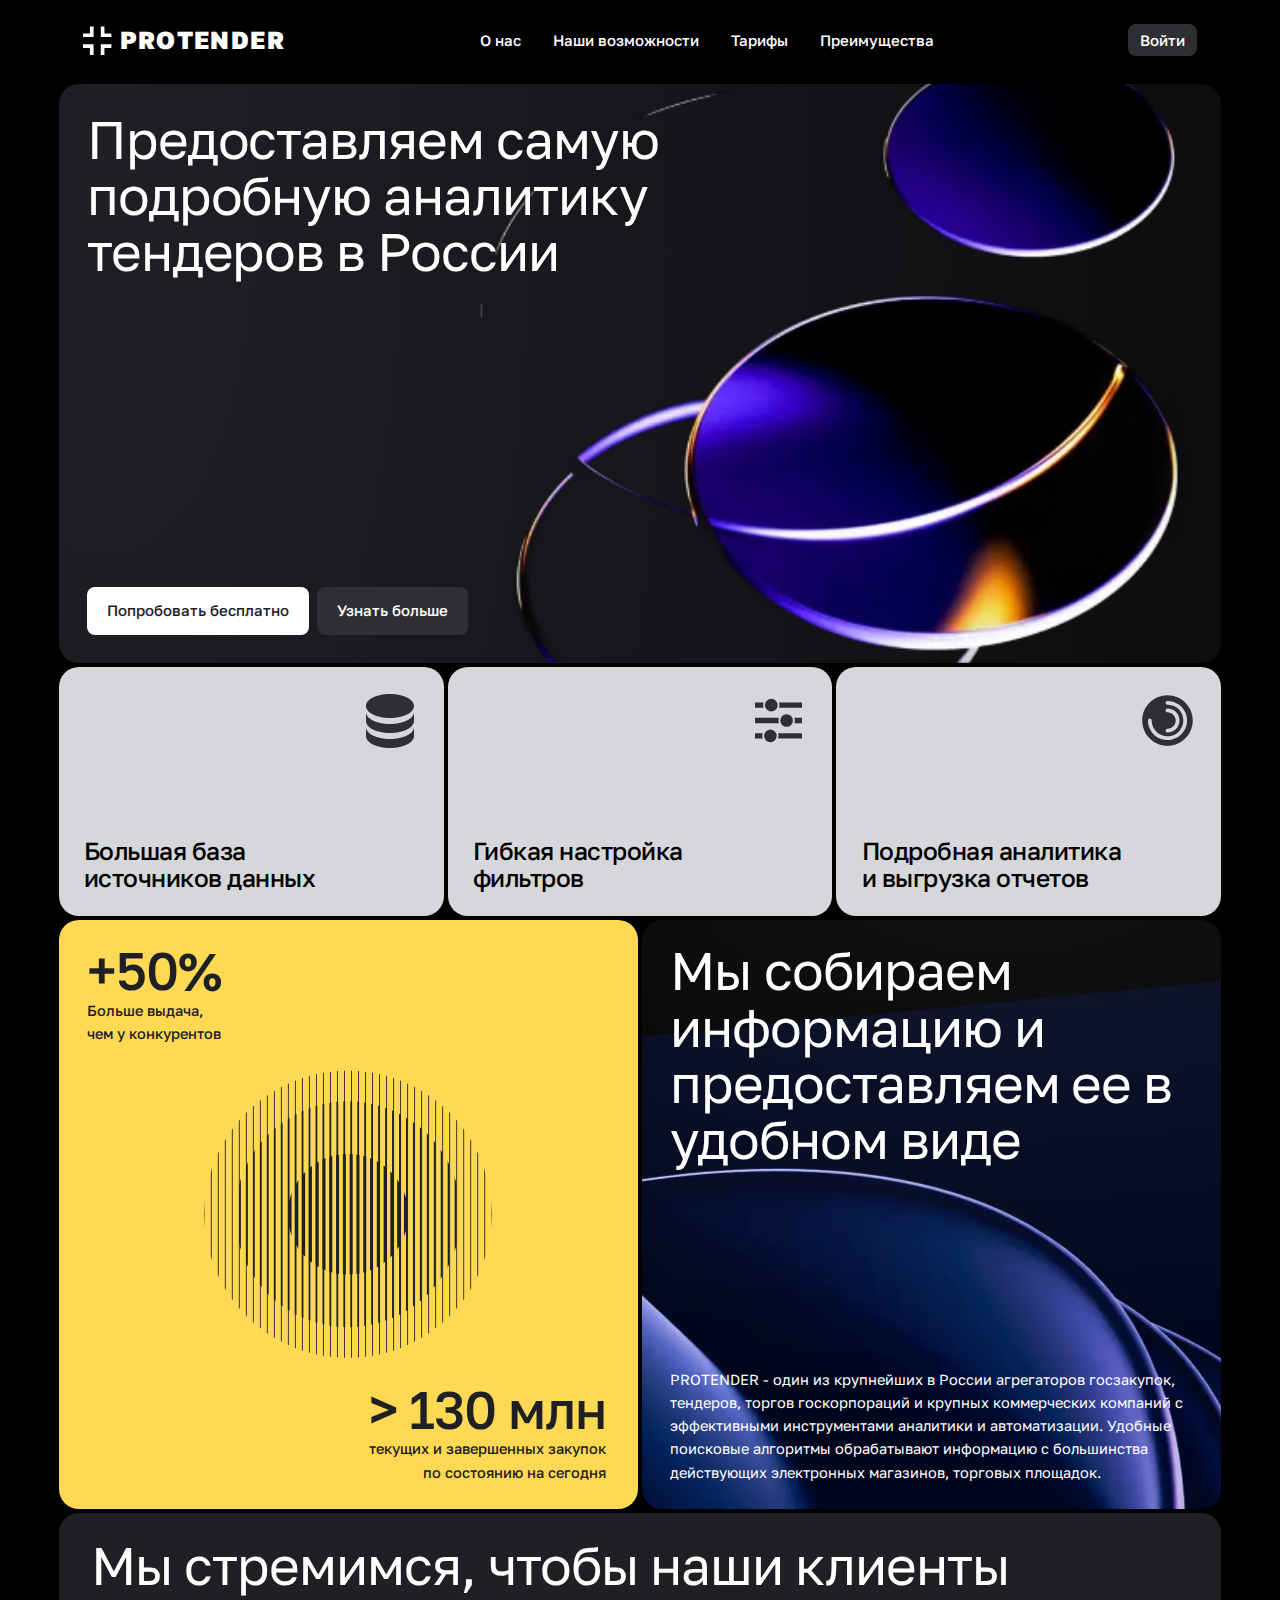
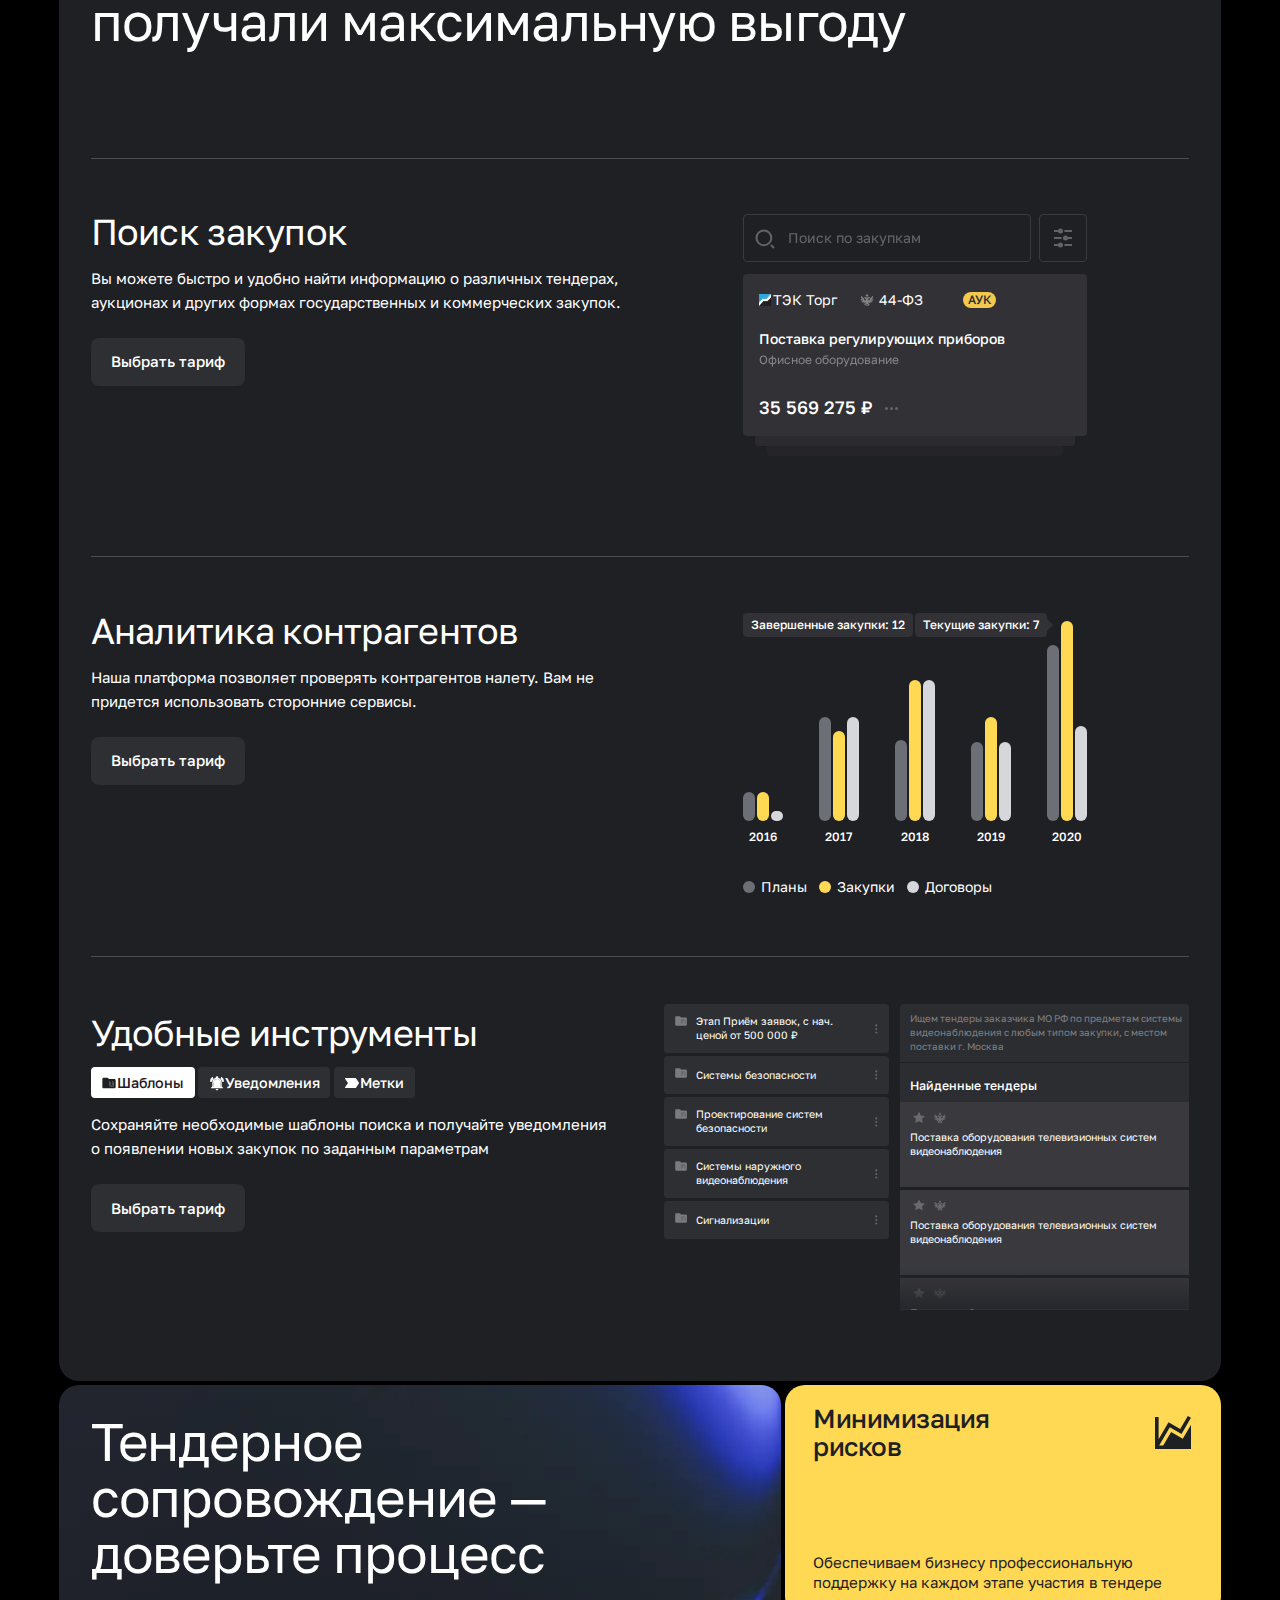
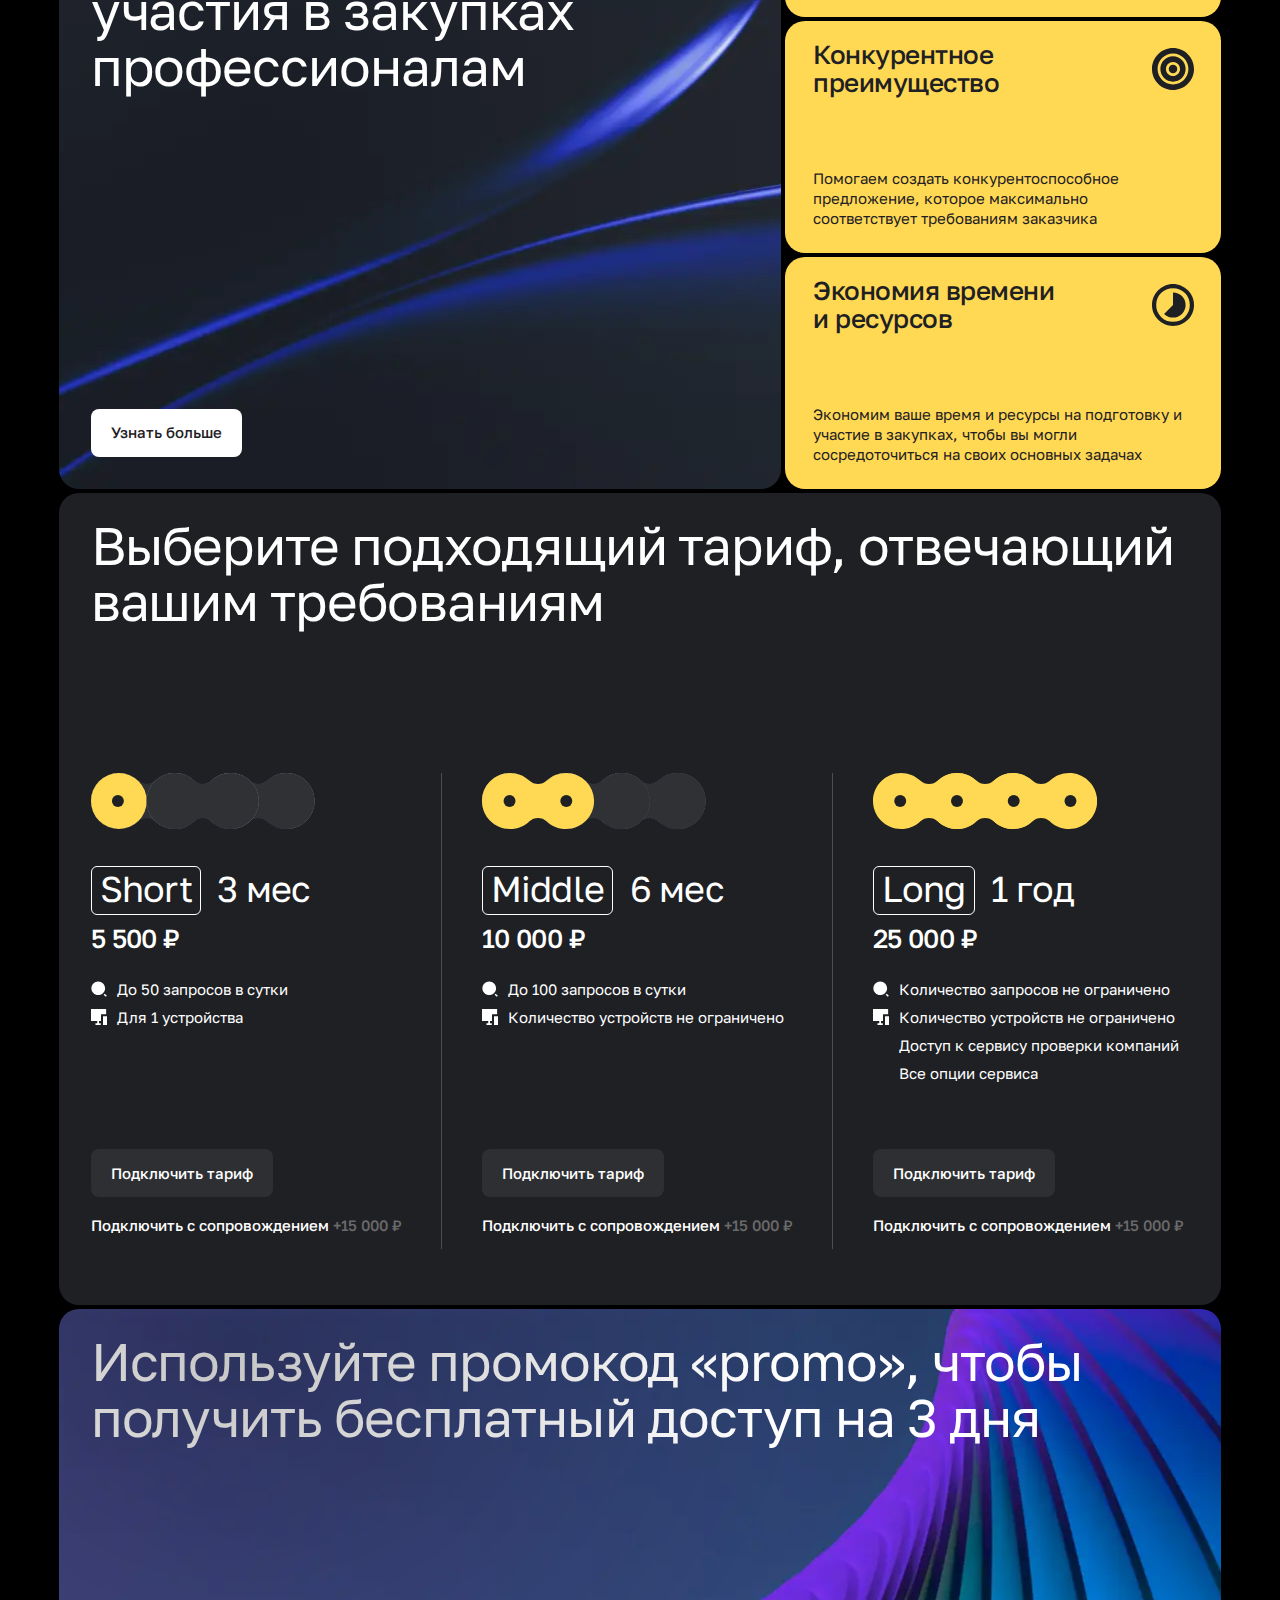
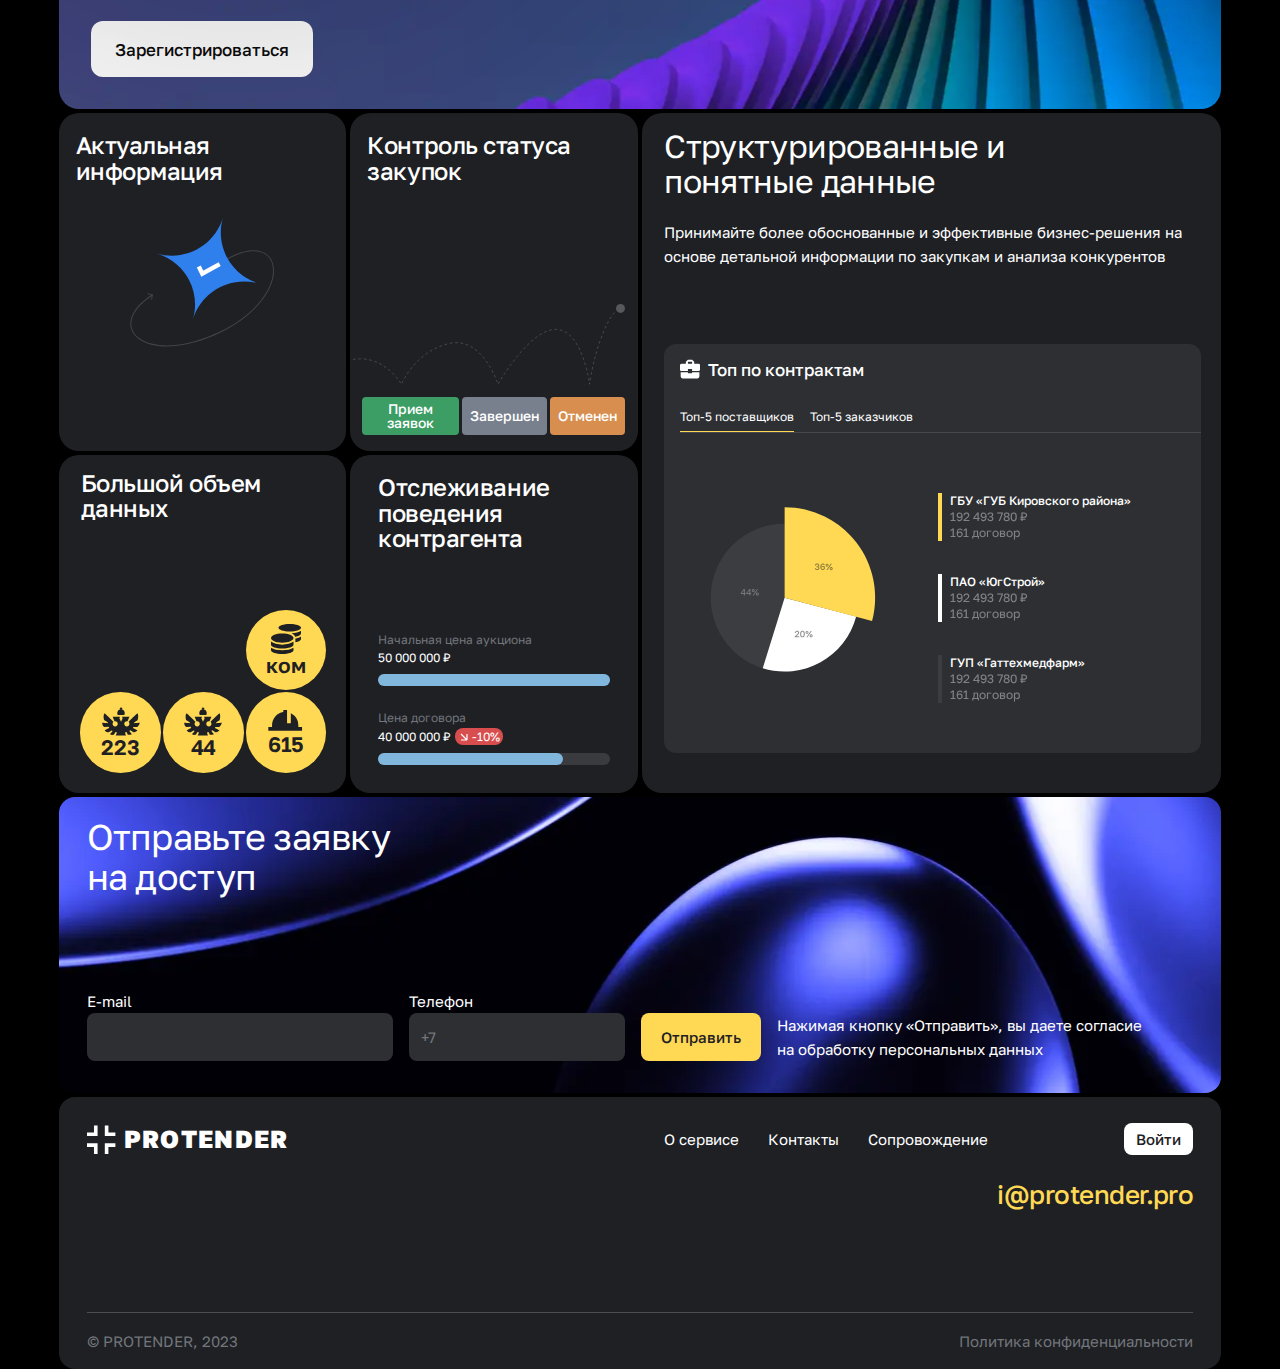
==== commit 4e71f03b: "first commit" ====
--- a/index.html
+++ b/index.html
@@ -6,9 +6,9 @@
    <meta name="viewport" content="width=device-width, initial-scale=1.0">
    <link rel="preconnect" href="https://fonts.googleapis.com">
    <link rel="preconnect" href="https://fonts.gstatic.com" crossorigin>
-   <link href="https://fonts.googleapis.com/css2?family=Golos+Text:wght@400;500;600;700;800&display=swap&_v=20230609182939"
+   <link href="https://fonts.googleapis.com/css2?family=Golos+Text:wght@400;500;600;700;800&display=swap&_v=20230612215924"
       rel="stylesheet">
-   <link rel="stylesheet" href="css/style.min.css?_v=20230609182939">
+   <link rel="stylesheet" href="css/style.min.css?_v=20230612215924">
    <title>Main</title>
 </head>
 
@@ -941,7 +941,7 @@
                         <div class="data-behaviour__item">
                            <div class="data-behaviour__text">
                               <div class="data-behaviour__subtitle">Цена договора</div>
-                              <div class="data-behaviour__price"><span>45 000 000 ₽</span>
+                              <div class="data-behaviour__price"><span>40 000 000 ₽</span>
                                  <div class="label">
                                     -10%
                                  </div>
@@ -1049,8 +1049,8 @@
    </div>
 </footer>
    </div>
-   <script src="https://ajax.googleapis.com/ajax/libs/jquery/2.2.0/jquery.min.js?_v=20230609182939"></script>
-   <script src="js/app.min.js?_v=20230609182939"></script>
+   <script src="https://ajax.googleapis.com/ajax/libs/jquery/2.2.0/jquery.min.js?_v=20230612215924"></script>
+   <script src="js/app.min.js?_v=20230612215924"></script>
 </body>
 
 </html>--- a/css/style.min.css
+++ b/css/style.min.css
@@ -1 +1 @@
-*{padding:0;margin:0;border:0}*,:after,:before{-webkit-box-sizing:border-box;box-sizing:border-box}:active,:focus{outline:0}a:active,a:focus{outline:0}aside,footer,header,nav{display:block}body,html{height:100%;width:100%;font-size:100%;line-height:1;font-size:14px;-ms-text-size-adjust:100%;-moz-text-size-adjust:100%;-webkit-text-size-adjust:100%}button,input,textarea{font-family:inherit}input::-ms-clear{display:none}button{cursor:pointer}button::-moz-focus-inner{padding:0;border:0}a,a:visited{text-decoration:none}a:hover{text-decoration:none}ul li{list-style:none}img{vertical-align:top}h1,h2,h3,h4,h5,h6{font-size:inherit;font-weight:400}.mainPage-header{position:fixed;width:100%;top:0;left:0;background-color:#000;z-index:2}.mainPage-header__row{display:-webkit-box;display:-ms-flexbox;display:flex;-webkit-box-align:center;-ms-flex-align:center;align-items:center;-webkit-box-pack:justify;-ms-flex-pack:justify;justify-content:space-between;height:80px;padding-left:32px;padding-right:32px}.mainPage-header__logo{display:-webkit-box;display:-ms-flexbox;display:flex;-webkit-box-align:center;-ms-flex-align:center;align-items:center}.mainPage-header__logo span{font-weight:800;font-size:24.6487px;letter-spacing:.055em;color:#fff;margin-left:8px}.mainPage-header__list{display:-webkit-box;display:-ms-flexbox;display:flex;-webkit-box-align:center;-ms-flex-align:center;align-items:center}.mainPage-header__list li+li{margin-left:32px}.mainPage-header__link{font-weight:500;font-size:15px;color:#fff}.mainPage-header__sign{display:-webkit-box;display:-ms-flexbox;display:flex;-webkit-box-align:center;-ms-flex-align:center;align-items:center;-webkit-box-pack:center;-ms-flex-pack:center;justify-content:center;padding-left:12px;padding-right:12px;color:#fff;height:32px;font-weight:500;font-size:15px;background-color:#2d2f33;border-radius:8px}.mainPage-header__burger{display:none;cursor:pointer}.mainPage-header__body{display:none}.mainPage-header-menu{-webkit-box-flex:1;-ms-flex:1 0 auto;flex:1 0 auto;position:relative}.mainPage-header-menu::after{content:"";display:block;height:1px;width:100%;background-color:#d9d9d9;opacity:.2;position:absolute;left:0;bottom:0}.mainPage-header-menu__title{font-weight:500;font-size:20px;letter-spacing:-.02em;color:#fff;opacity:.4;margin-bottom:56px}.mainPage-header-menu__list{margin-bottom:48px}.mainPage-header-menu__list li+li{margin-top:24px}.mainPage-header-menu__link{font-size:30px;letter-spacing:-.02em;color:#fff;display:-webkit-box;display:-ms-flexbox;display:flex;-webkit-box-align:center;-ms-flex-align:center;align-items:center;-webkit-box-pack:justify;-ms-flex-pack:justify;justify-content:space-between}.mainPage-header-menu__link::after{content:"";display:block;-webkit-box-flex:0;-ms-flex:0 0 23px;flex:0 0 23px;height:32px;background:url(../img/icons/arrow-right.svg) center/auto no-repeat}.mainPage-header-menu__sign{background-color:#fff;padding-left:20px;padding-right:20px;height:44px;display:-webkit-inline-box;display:-ms-inline-flexbox;display:inline-flex;-webkit-box-align:center;-ms-flex-align:center;align-items:center;-webkit-box-pack:center;-ms-flex-pack:center;justify-content:center;font-weight:500;font-size:13px;color:#1e2024;border-radius:8px;margin-bottom:24px}.mainPage-header-menu__mail{font-weight:500;font-size:20px;letter-spacing:-.02em;color:#ffd954;display:-webkit-box;display:-ms-flexbox;display:flex;-webkit-box-align:center;-ms-flex-align:center;align-items:center;margin-bottom:20px}.mainPage-header-menu__mail span{margin-left:12px}.mainPage-header-menu__mail svg path{fill:#ffd954}.mainPage-header-copy{padding-top:24px;display:-webkit-box;display:-ms-flexbox;display:flex;-webkit-box-pack:justify;-ms-flex-pack:justify;justify-content:space-between}.mainPage-header-copy__item{color:#72757b;font-weight:500;font-size:13px}.mainPage-header-copy__link{color:#72757b;font-weight:500;font-size:13px}.header-body.active{left:16px;right:16px;overflow:auto}.mainPage .hero{padding-top:4px}.no-webp .mainPage .hero__card{background:url(../img/main/result.png) center/cover no-repeat,-o-radial-gradient(4.19% 21.84%,101.78% 480.51%,#201f25 0,#0c0c0e 100%,#0c0c0e 100%);background:url(../img/main/result.png) center/cover no-repeat,radial-gradient(101.78% 480.51% at 4.19% 21.84%,#201f25 0,#0c0c0e 100%,#0c0c0e 100%)}.mainPage .hero__card{padding-top:30px;padding-left:32px;padding-bottom:32px;border-radius:20px;height:648px;display:-webkit-box;display:-ms-flexbox;display:flex;-webkit-box-orient:vertical;-webkit-box-direction:normal;-ms-flex-direction:column;flex-direction:column}.mainPage .hero__title{max-width:706px;-webkit-box-flex:1;-ms-flex:1 0 auto;flex:1 0 auto}.mainPage .hero__buttons{display:-webkit-box;display:-ms-flexbox;display:flex}.mainPage .hero__btn{display:-webkit-box;display:-ms-flexbox;display:flex}.mainPage .hero__btn_white{margin-right:8px;background-color:#fff;color:#1e2024}.mainPage .hero__btn_black{color:#fff;background-color:#2d2f33}.mainPage .preferences{padding-top:4px}.mainPage .preferences__grid{display:-ms-grid;display:grid;-ms-grid-columns:(1fr)[6];grid-template-columns:repeat(6,1fr);grid-gap:4px}.mainPage .preferences__item{border-radius:20px}.mainPage .preferences__item_upper{-ms-grid-column-span:2;grid-column:span 2;padding:28px;background-color:#d5d7da;font-weight:500;font-size:26px;line-height:1.0769230769;letter-spacing:-.02em;height:280px;display:-webkit-box;display:-ms-flexbox;display:flex;-webkit-box-orient:vertical;-webkit-box-direction:normal;-ms-flex-direction:column;flex-direction:column;-webkit-box-pack:end;-ms-flex-pack:end;justify-content:flex-end;position:relative}.mainPage .preferences__item_upper::after{content:"";position:absolute;right:24px;top:24px;display:block;width:72px;height:72px}.mainPage .preferences__item_down{-ms-grid-column-span:3;grid-column:span 3;height:654px;padding-top:24px;padding-left:32px;padding-bottom:28px;padding-right:32px}.mainPage .preferences__data::after{background:url(../img/icons/pref1.svg) center/auto no-repeat}.mainPage .preferences__filters::after{background:url(../img/icons/pref2.svg) center/cover no-repeat}.mainPage .preferences__reports::after{background:url(../img/icons/pref3.svg) center/cover no-repeat}.mainPage .preferences__stats{color:#1e2024;background:url(../img/main/pref__stats.svg) center/auto no-repeat,#ffd954;display:-webkit-box;display:-ms-flexbox;display:flex}.mainPage .preferences__stats p{font-weight:500;font-size:15px;line-height:1.6}.mainPage .preferences__stats p:nth-child(1){-webkit-box-flex:1;-ms-flex:1 0 auto;flex:1 0 auto}.mainPage .preferences__stats p:nth-child(2){-ms-flex-item-align:end;align-self:flex-end;text-align:right;-webkit-box-flex:0;-ms-flex:0 1 270px;flex:0 1 270px}.mainPage .preferences__stats span{display:block;color:#1e2024;white-space:nowrap}.no-webp .mainPage .preferences__info{background:-o-radial-gradient(62.39% -5.35%,209.98% 81.65%,rgba(255,255,255,.07) 0,rgba(255,255,255,0) 100%),url(../img/main/pref__info.png) center bottom/auto no-repeat;background:radial-gradient(209.98% 81.65% at 62.39% -5.35%,rgba(255,255,255,.07) 0,rgba(255,255,255,0) 100%),url(../img/main/pref__info.png) center bottom/auto no-repeat}.mainPage .preferences__info{display:-webkit-box;display:-ms-flexbox;display:flex;-webkit-box-orient:vertical;-webkit-box-direction:normal;-ms-flex-direction:column;flex-direction:column}.mainPage .preferences__info p:nth-child(1){-webkit-box-flex:1;-ms-flex:1 0 auto;flex:1 0 auto}.mainPage .preferences__info p:nth-child(2){color:#fff;font-size:15px;line-height:1.6}.mainPage .benefit{margin-top:4px}.mainPage .benefit__card{border-radius:20px;background-color:#1e2024;padding-top:24px;padding-left:32px;padding-right:32px;padding-bottom:71px}.mainPage .benefit__title{margin-bottom:108px;position:relative}.mainPage .benefit__text{-webkit-box-flex:0;-ms-flex:0 1 620px;flex:0 1 620px}.mainPage .benefit__main{-webkit-box-flex:0;-ms-flex:0 1 620px;flex:0 1 620px;display:-webkit-box;display:-ms-flexbox;display:flex;-webkit-box-pack:center;-ms-flex-pack:center;justify-content:center}.mainPage .benefit__subtitle{font-size:36px;letter-spacing:-.02em;color:#fff;margin-bottom:16px}.mainPage .benefit__desc{color:#fff;font-size:15px;line-height:1.6;margin-bottom:24px}.mainPage .benefit__button{background-color:#2d2f33;color:#fff}.mainPage .benefit-search{display:-webkit-box;display:-ms-flexbox;display:flex;padding-top:56px;padding-bottom:121px;position:relative}.mainPage .benefit-search::after,.mainPage .benefit-search::before{content:"";display:block;width:100%;height:1px;background-color:#4b4d50;position:absolute}.mainPage .benefit-search::before{left:0;top:0}.mainPage .benefit-search::after{left:0;bottom:0}.mainPage .benefit-search__desc{max-width:540px}.mainPage .benefit-search__input{position:relative}.mainPage .benefit-search__input label{position:absolute;top:0;left:0;display:block;width:44px;height:100%}.mainPage .benefit-search__input label button{display:block;width:100%;height:100%;background-color:none;background:url(../img/icons/search.svg) center/auto no-repeat}.mainPage .benefit-search__input input{width:100%;height:48px;background-color:transparent;padding-top:14px;padding-bottom:14px;color:#fff;font-size:14px;padding-left:44px;border-radius:4px;border:1px solid #3a3a3f}.mainPage .benefit-search__input input::-webkit-input-placeholder{font-size:14px;color:#fff;opacity:.3}.mainPage .benefit-search__input input::-moz-placeholder{font-size:14px;color:#fff;opacity:.3}.mainPage .benefit-search__input input:-ms-input-placeholder{font-size:14px;color:#fff;opacity:.3}.mainPage .benefit-search__input input::-ms-input-placeholder{font-size:14px;color:#fff;opacity:.3}.mainPage .benefit-search__input input::placeholder{font-size:14px;color:#fff;opacity:.3}.mainPage .benefit-search__filters{height:48px;background-color:transparent;border-radius:4px;border:1px solid #3a3a3f;background:url(../img/icons/filters.svg) center/auto no-repeat}.mainPage .benefit-search__card{-ms-grid-column-span:2;grid-column:span 2}.mainPage .benefit-main__wrapper{display:-ms-grid;display:grid;-ms-grid-columns:1fr 48px;grid-template-columns:1fr 48px;-ms-grid-rows:48px 1fr;grid-template-rows:48px 1fr;grid-column-gap:8px;grid-row-gap:12px;width:344px}.mainPage .card-search{height:162px;background-color:#313136;padding:16px;border-radius:4px;color:#fff;position:relative}.mainPage .card-search::before{content:"";display:block;background-color:#2a2a2f;width:93.023255814%;height:10px;position:absolute;top:100%;left:50%;-webkit-transform:translateX(-50%);-ms-transform:translateX(-50%);transform:translateX(-50%);border-radius:0 0 4px 4px}.mainPage .card-search::after{content:"";display:block;background-color:#242429;width:86.0465116279%;height:10px;position:absolute;top:calc(100% + 10px);left:50%;-webkit-transform:translateX(-50%);-ms-transform:translateX(-50%);transform:translateX(-50%);border-radius:0 0 4px 4px}.mainPage .card-search__row{display:-webkit-box;display:-ms-flexbox;display:flex;-webkit-box-align:center;-ms-flex-align:center;align-items:center;margin-bottom:22px}.mainPage .card-search__row span{white-space:nowrap;margin-right:20px;display:-webkit-box;display:-ms-flexbox;display:flex;-webkit-box-align:center;-ms-flex-align:center;align-items:center}.mainPage .card-search__row span:nth-child(1),.mainPage .card-search__row span:nth-child(2){font-size:14px;display:-webkit-inline-box;display:-ms-inline-flexbox;display:inline-flex;-webkit-box-align:center;-ms-flex-align:center;align-items:center}.mainPage .card-search__row span:nth-child(1)::before,.mainPage .card-search__row span:nth-child(2)::before{content:"";display:block;margin-right:2px}.no-webp .mainPage .card-search__row span:nth-child(1)::before{background:url(../img/icons/TEK1.png) center/cover no-repeat}.mainPage .card-search__row span:nth-child(1)::before{-webkit-box-flex:0;-ms-flex:0 0 12px;flex:0 0 12px;height:12px}.no-webp .mainPage .card-search__row span:nth-child(2)::before{background:url(../img/icons/rus.png) center/auto no-repeat}.mainPage .card-search__row span:nth-child(2)::before{-webkit-box-flex:0;-ms-flex:0 0 20px;flex:0 0 20px;height:20px}.mainPage .card-search__row span:nth-child(3){margin-left:20px;background-color:#f2c94c;border-radius:10px;color:#2d2f33;font-weight:500;font-size:12px;height:16px;padding-left:5px;padding-right:5px}.mainPage .card-search__title{font-weight:500;font-size:14px;margin-bottom:8px}.mainPage .card-search__subtitle{font-size:12px;opacity:.4;margin-bottom:32px}.mainPage .card-search__price{font-weight:500;font-size:18px;display:-webkit-box;display:-ms-flexbox;display:flex}.mainPage .card-search__more{position:relative;margin-left:8px;cursor:pointer}.mainPage .benefit-analytics{display:-webkit-box;display:-ms-flexbox;display:flex;padding-top:56px;padding-bottom:60px;position:relative}.mainPage .benefit-analytics::after{content:"";display:block;width:100%;height:1px;background-color:#4b4d50;position:absolute;left:0;bottom:0}.mainPage .benefit-analytics__main{color:#fff}.mainPage .benefit-analytics__wrapper{position:relative;display:-webkit-box;display:-ms-flexbox;display:flex;-webkit-box-orient:vertical;-webkit-box-direction:normal;-ms-flex-direction:column;flex-direction:column;-webkit-box-align:center;-ms-flex-align:center;align-items:center}.mainPage .benefit-analytics__stats{position:absolute;display:-webkit-box;display:-ms-flexbox;display:flex;top:0;left:0;font-size:12px;font-weight:500}.mainPage .benefit-analytics__stats span{display:-webkit-inline-box;display:-ms-inline-flexbox;display:inline-flex;height:24px;-webkit-box-align:center;-ms-flex-align:center;align-items:center;-webkit-box-pack:center;-ms-flex-pack:center;justify-content:center;padding-left:8px;padding-right:8px;background-color:#313136;border-radius:4px}.mainPage .benefit-analytics__stats span:nth-child(2){position:relative}.mainPage .benefit-analytics__stats span:nth-child(2)::after{content:"";display:block;border:6px solid transparent;border-left:6px solid #313136;position:absolute;left:100%;top:50%;-webkit-transform:translateY(-50%);-ms-transform:translateY(-50%);transform:translateY(-50%)}.mainPage .benefit-analytics__stats span+span{margin-left:2px}.mainPage .benefit-analytics__symbols{margin-top:32px;-ms-flex-item-align:start;align-self:flex-start;display:-webkit-box;display:-ms-flexbox;display:flex;height:20px}.mainPage .benefit-analytics__symbols span{position:relative;margin-right:12px;display:-webkit-box;display:-ms-flexbox;display:flex;-webkit-box-align:center;-ms-flex-align:center;align-items:center}.mainPage .benefit-analytics__symbols span::before{content:"";display:block;width:12px;height:12px;border-radius:50%;margin-right:6px}.mainPage .benefit-analytics__symbols span.plans::before{background-color:#6c6f75}.mainPage .benefit-analytics__symbols span.purchases::before{background-color:#ffd954}.mainPage .benefit-analytics__symbols span.contracts::before{background-color:#d5d7da}.mainPage .benefit-graphs{display:-webkit-box;display:-ms-flexbox;display:flex;-webkit-box-align:end;-ms-flex-align:end;align-items:flex-end;-webkit-box-pack:justify;-ms-flex-pack:justify;justify-content:space-between;width:344px;height:232px;padding-top:5px}.mainPage .benefit-graphs__item{display:-webkit-box;display:-ms-flexbox;display:flex;-webkit-box-orient:vertical;-webkit-box-direction:normal;-ms-flex-direction:column;flex-direction:column;-webkit-box-align:center;-ms-flex-align:center;align-items:center;height:100%}.mainPage .benefit-graphs__item_2016 .benefit-graphs__line_plans{height:14%}.mainPage .benefit-graphs__item_2016 .benefit-graphs__line_purch{height:14%}.mainPage .benefit-graphs__item_2016 .benefit-graphs__line_contracts{height:5%}.mainPage .benefit-graphs__item_2017 .benefit-graphs__line_plans{height:51%}.mainPage .benefit-graphs__item_2017 .benefit-graphs__line_purch{height:44%}.mainPage .benefit-graphs__item_2017 .benefit-graphs__line_contracts{height:51%}.mainPage .benefit-graphs__item_2018 .benefit-graphs__line_plans{height:40%}.mainPage .benefit-graphs__item_2018 .benefit-graphs__line_purch{height:69.5%}.mainPage .benefit-graphs__item_2018 .benefit-graphs__line_contracts{height:69.5%}.mainPage .benefit-graphs__item_2019 .benefit-graphs__line_plans{height:39%}.mainPage .benefit-graphs__item_2019 .benefit-graphs__line_purch{height:51%}.mainPage .benefit-graphs__item_2019 .benefit-graphs__line_contracts{height:39%}.mainPage .benefit-graphs__item_2020 .benefit-graphs__line_plans{height:86.5%}.mainPage .benefit-graphs__item_2020 .benefit-graphs__line_purch{height:100%}.mainPage .benefit-graphs__item_2020 .benefit-graphs__line_contracts{height:46.5%}.mainPage .benefit-graphs__lines{-webkit-box-flex:1;-ms-flex:1 0 auto;flex:1 0 auto;display:-webkit-box;display:-ms-flexbox;display:flex;-webkit-box-align:end;-ms-flex-align:end;align-items:flex-end}.mainPage .benefit-graphs__line{width:12px;border-radius:10px;max-height:200px}.mainPage .benefit-graphs__line_plans{background-color:#6c6f75}.mainPage .benefit-graphs__line_purch{background-color:#ffd954}.mainPage .benefit-graphs__line_contracts{background-color:#d5d7da}.mainPage .benefit-graphs__year{margin-top:8px;font-size:12px;line-height:1.3333333333;font-weight:500}.mainPage .benefit-graphs__line+.benefit-graphs__line{margin-left:2px}.mainPage .benefit-tools{padding-top:50px;display:-webkit-box;display:-ms-flexbox;display:flex;gap:50px}.mainPage .benefit-tools__wrapper{padding-top:13px;-webkit-box-flex:0;-ms-flex:0 1 620px;flex:0 1 620px}.mainPage .benefit-tools__list{display:-webkit-box;display:-ms-flexbox;display:flex;gap:4px;margin-bottom:16px}.mainPage .benefit-tools__link{height:32px;display:-webkit-inline-box;display:-ms-inline-flexbox;display:inline-flex;-webkit-box-pack:center;-ms-flex-pack:center;justify-content:center;-webkit-box-align:center;-ms-flex-align:center;align-items:center;padding-left:12px;padding-right:12px;font-weight:500;font-size:15px;color:#fff;-webkit-transition:.3s;-o-transition:.3s;transition:.3s;background-color:#2d2f33;border-radius:4px}.mainPage .benefit-tools__link svg path{-webkit-transition:.3s;-o-transition:.3s;transition:.3s;fill:#fff}.mainPage .benefit-tools__link:hover{background-color:#fff;color:#1e2024}.mainPage .benefit-tools__link:hover svg path{-webkit-transition:.3s;-o-transition:.3s;transition:.3s;fill:#1e2024}.mainPage .benefit-tools__link.active{background-color:#fff;color:#1e2024}.mainPage .benefit-tools__link.active svg path{-webkit-transition:.3s;-o-transition:.3s;transition:.3s;fill:#1e2024}.mainPage .benefit-tools__desc{max-width:620px}.mainPage .benefit-tools__content{-webkit-box-flex:0;-ms-flex:0 1 620px;flex:0 1 620px}.mainPage .benefit-templates__wrapper{display:-webkit-box;display:-ms-flexbox;display:flex;gap:12px}.mainPage .benefit-templates__list{display:-webkit-box;display:-ms-flexbox;display:flex;-webkit-box-orient:vertical;-webkit-box-direction:normal;-ms-flex-direction:column;flex-direction:column;gap:3px;-webkit-box-flex:0;-ms-flex:0 1 233px;flex:0 1 233px}.mainPage .benefit-templates__item{max-width:100%;border-radius:4px;background-color:#2d2f33;color:#fff;-webkit-transition:.3s;-o-transition:.3s;transition:.3s;display:-webkit-box;display:-ms-flexbox;display:flex;-webkit-box-align:center;-ms-flex-align:center;align-items:center;padding-top:12px;padding-left:12px;padding-bottom:12px;padding-right:8px;gap:8px;font-size:12px;line-height:1.3333333333;cursor:pointer}.mainPage .benefit-templates__item span{-webkit-box-flex:1;-ms-flex:1 0 155px;flex:1 0 155px}.mainPage .benefit-templates__item .folder{-ms-flex-item-align:start;align-self:flex-start;-webkit-transition:.3s;-o-transition:.3s;transition:.3s}.mainPage .benefit-templates__item .folder path{fill:#797b7e}.mainPage .benefit-templates__item .more{-webkit-transform:rotate(90deg);-ms-transform:rotate(90deg);transform:rotate(90deg);-webkit-transition:.3s;-o-transition:.3s;transition:.3s}.mainPage .benefit-templates__item .more path{fill:#fff;opacity:1}.mainPage .benefit-templates__item:hover{background-color:#ffd954;color:#1e2024}.mainPage .benefit-templates__item:hover .folder path{fill:#1e2024}.mainPage .benefit-templates__item:hover .more path{fill:#1e2024;opacity:.5}.mainPage .benefit-templates__articles{-webkit-box-flex:0;-ms-flex:0 1 300px;flex:0 1 300px}.mainPage .benefit-templates__article{background-color:#2b2d31;border-radius:4px 4px 0 0;color:rgba(255,255,255,.4);font-size:11px;line-height:1.4545454545;padding-left:12px;padding-top:8px;padding-right:6px;padding-bottom:10px;border-bottom:1px solid #1e2024}.mainPage .benefit-templates__resultat{background-color:#2b2d31;color:#fff;padding-left:12px;padding-top:16px;padding-bottom:8px;font-weight:500;line-height:1.4285714286}.mainPage .benefit-templates__tenders{display:-webkit-box;display:-ms-flexbox;display:flex;-webkit-box-orient:vertical;-webkit-box-direction:normal;-ms-flex-direction:column;flex-direction:column;gap:3px;max-height:234px;overflow:hidden;position:relative}.mainPage .benefit-templates__tenders::after{content:"";display:block;width:100%;height:100%;position:absolute;top:0;left:0;background:-webkit-gradient(linear,left top,left bottom,from(#25272b),color-stop(20%,rgba(43,45,49,0)));background:-o-linear-gradient(top,#25272b 0,rgba(43,45,49,0) 20%);background:linear-gradient(180deg,#25272b 0,rgba(43,45,49,0) 20%);-webkit-transform:matrix(1,0,0,-1,0,0);-ms-transform:matrix(1,0,0,-1,0,0);transform:matrix(1,0,0,-1,0,0);pointer-events:none}.mainPage .benefit-tender{background-color:#39393e;color:#fff;display:-webkit-box;display:-ms-flexbox;display:flex;-webkit-box-orient:vertical;-webkit-box-direction:normal;-ms-flex-direction:column;flex-direction:column;position:relative;padding-top:8px;padding-left:12px;padding-right:12px;padding-bottom:8px;font-size:12px;line-height:1.3333333333;-webkit-box-flex:0;-ms-flex:0 0 96px;flex:0 0 96px}.mainPage .benefit-tender__row{display:-webkit-box;display:-ms-flexbox;display:flex;gap:4px;margin-bottom:4px}.mainPage .benefit-notifications__title{color:#fff;font-size:15px;font-weight:500;display:-webkit-box;display:-ms-flexbox;display:flex;-webkit-box-align:center;-ms-flex-align:center;align-items:center;gap:4px;margin-bottom:12px}.mainPage .benefit-notifications__title::before{content:"";display:block;-webkit-box-flex:0;-ms-flex:0 0 16px;flex:0 0 16px;height:16px;background:url(../img/icons/notifications.svg) center/cover no-repeat}.mainPage .benefit-notifications__list{display:-webkit-box;display:-ms-flexbox;display:flex;-webkit-box-orient:vertical;-webkit-box-direction:normal;-ms-flex-direction:column;flex-direction:column;gap:4px;max-height:300px;overflow:hidden;position:relative}.mainPage .benefit-notifications__list::after{content:"";display:block;width:100%;height:100%;position:absolute;top:0;left:0;background:-webkit-gradient(linear,left top,left bottom,from(#25272b),color-stop(20%,rgba(43,45,49,0)));background:-o-linear-gradient(top,#25272b 0,rgba(43,45,49,0) 20%);background:linear-gradient(180deg,#25272b 0,rgba(43,45,49,0) 20%);-webkit-transform:matrix(1,0,0,-1,0,0);-ms-transform:matrix(1,0,0,-1,0,0);transform:matrix(1,0,0,-1,0,0);pointer-events:none}.mainPage .benefit-notifications__item{background-color:#393b3f;border-radius:8px;display:-webkit-box;display:-ms-flexbox;display:flex;-webkit-box-orient:vertical;-webkit-box-direction:normal;-ms-flex-direction:column;flex-direction:column;gap:8px;padding-top:8px;padding-left:12px;padding-right:12px;padding-bottom:8px;position:relative}.mainPage .benefit-notifications__item::before{content:"";display:block;width:3px;height:72.7272727273%;border-radius:2px;background-color:#fff;position:absolute;top:50%;-webkit-transform:translateY(-50%);-ms-transform:translateY(-50%);transform:translateY(-50%);left:0}.mainPage .benefit-notifications__item.orange::before{background-color:#e76014}.mainPage .benefit-notifications__item.orange .benefit-notifications__reminder{color:#e76014}.mainPage .benefit-notifications__item.orange .benefit-notifications__reminder svg path{fill:#e76014}.mainPage .benefit-notifications__item.yellow::before{background-color:#ffd954}.mainPage .benefit-notifications__item.yellow .benefit-notifications__reminder{color:#ffd954}.mainPage .benefit-notifications__item.yellow .benefit-notifications__reminder svg path{fill:#ffd954}.mainPage .benefit-notifications__item.green::before{background-color:#12b854}.mainPage .benefit-notifications__item.green .benefit-notifications__reminder{color:#12b854}.mainPage .benefit-notifications__item.green .benefit-notifications__reminder svg path{fill:#12b854}.mainPage .benefit-notifications__item.blue::before{background-color:#81b6dd}.mainPage .benefit-notifications__item.blue .benefit-notifications__reminder{color:#81b6dd}.mainPage .benefit-notifications__item.blue .benefit-notifications__reminder svg path{fill:#81b6dd}.mainPage .benefit-notifications__row{display:-webkit-box;display:-ms-flexbox;display:flex;-webkit-box-pack:justify;-ms-flex-pack:justify;justify-content:space-between;-webkit-box-align:center;-ms-flex-align:center;align-items:center}.mainPage .benefit-notifications__reminder{display:-webkit-box;display:-ms-flexbox;display:flex;-webkit-box-align:center;-ms-flex-align:center;align-items:center;gap:4px;font-size:12px;font-weight:500;line-height:1.3333333333}.mainPage .benefit-notifications__date{font-size:12px;color:#72757b;line-height:1.3333333333}.mainPage .benefit-notifications__text{font-size:12px;line-height:1.3333333333;color:#fff}.mainPage .benefit-tags{color:#fff}.mainPage .benefit-tags__row{display:-webkit-box;display:-ms-flexbox;display:flex;gap:12px}.mainPage .benefit-tags__filters{-webkit-box-flex:0;-ms-flex:0 1 141px;flex:0 1 141px;background-color:#313136;border-radius:4px;padding-top:12px;padding-left:16px;padding-bottom:16px;padding-right:16px;max-height:160px}.mainPage .benefit-tags__title{font-size:14px;font-weight:500}.mainPage .benefit-tags__list{display:-webkit-box;display:-ms-flexbox;display:flex;-webkit-box-orient:vertical;-webkit-box-direction:normal;-ms-flex-direction:column;flex-direction:column;gap:12px}.mainPage .benefit-tags__item{max-height:16px}.mainPage .benefit-tags__item::marker{display:none;font-size:0}.mainPage .benefit-tags__item input{display:none}.mainPage .benefit-tags__item label{display:-webkit-box;display:-ms-flexbox;display:flex;-webkit-box-align:center;-ms-flex-align:center;align-items:center;gap:2px;cursor:pointer}.mainPage .benefit-tags__item label .box{-webkit-box-flex:0;-ms-flex:0 0 13px;flex:0 0 13px;height:13px;border-radius:4px;border:1px solid #72757b;position:relative;background-color:transparent;-webkit-transition:.3s;-o-transition:.3s;transition:.3s}.mainPage .benefit-tags__item label .box::after{content:"";display:block;width:100%;height:100%;position:absolute;top:0;left:0;background:url(../img/icons/ok1.svg) center/cover no-repeat;-webkit-transition:.3s;-o-transition:.3s;transition:.3s;opacity:0}.mainPage .benefit-tags__item label span{font-size:12px;line-height:1.3333333333}.mainPage .benefit-tags__item input:checked+label .box::after{opacity:1}.mainPage .benefit-tags__main{display:-webkit-box;display:-ms-flexbox;display:flex;-webkit-box-orient:vertical;-webkit-box-direction:normal;-ms-flex-direction:column;flex-direction:column;gap:3px;-webkit-box-flex:1;-ms-flex:1 1 auto;flex:1 1 auto}.mainPage .benefit-tag{background-color:#313136;padding:16px;border-radius:4px;width:100%}.mainPage .benefit-tag.analys .benefit-tag__filter{background-color:#0b62d8}.mainPage .benefit-tag.analys .benefit-tag__filter span::before{background:url(../img/icons/tags-analys.svg) center/auto no-repeat}.no-webp .mainPage .benefit-tag.analys .benefit-tag__icon:nth-child(1)::before{background:url(../img/icons/TEK.png) center/auto no-repeat}.mainPage .benefit-tag.part .benefit-tag__filter{background-color:#0a9359}.mainPage .benefit-tag.part .benefit-tag__filter span::before{background:url(../img/icons/tags-part.svg) center/auto no-repeat}.mainPage .benefit-tag.part .benefit-tag__icon:nth-child(1)::before{background:url(../img/icons/bico.svg) center/auto no-repeat}.mainPage .benefit-tag.contract .benefit-tag__filter{background-color:#7648d7}.mainPage .benefit-tag.contract .benefit-tag__filter span::before{background:url(../img/icons/tags-contract.svg) center/auto no-repeat}.mainPage .benefit-tag.contract .benefit-tag__icon:nth-child(1)::before{background:url(../img/icons/roseltorg.svg) center/auto no-repeat}.mainPage .benefit-tag__row{display:-webkit-box;display:-ms-flexbox;display:flex;margin-bottom:6px}.mainPage .benefit-tag__filters{display:-webkit-box;display:-ms-flexbox;display:flex;-webkit-box-align:center;-ms-flex-align:center;align-items:center;-webkit-box-flex:1;-ms-flex:1 0 auto;flex:1 0 auto}.mainPage .benefit-tag__filter{font-size:12px;line-height:1.3333333333;border-radius:8px;height:22px;min-width:-webkit-fit-content;min-width:-moz-fit-content;min-width:fit-content;display:-webkit-box;display:-ms-flexbox;display:flex;-webkit-box-align:center;-ms-flex-align:center;align-items:center;-webkit-box-pack:center;-ms-flex-pack:center;justify-content:center;padding-left:13px;padding-right:13px;margin-right:20px}.mainPage .benefit-tag__filter span{display:-webkit-box;display:-ms-flexbox;display:flex;-webkit-box-align:center;-ms-flex-align:center;align-items:center;-webkit-box-pack:center;-ms-flex-pack:center;justify-content:center;gap:4px}.mainPage .benefit-tag__filter span::before{content:"";display:block;-webkit-box-flex:0;-ms-flex:0 0 16px;flex:0 0 16px;height:16px}.mainPage .benefit-tag__icons{font-size:14px;display:-webkit-box;display:-ms-flexbox;display:flex;gap:34px}.mainPage .benefit-tag__icon{display:-webkit-box;display:-ms-flexbox;display:flex;-webkit-box-align:center;-ms-flex-align:center;align-items:center;gap:4px;white-space:nowrap;position:relative}.no-webp .mainPage .benefit-tag__icon:last-child::before{background:url(../img/icons/rus.png) center/auto no-repeat}.mainPage .benefit-tag__icon::before{content:"";display:block;width:12px;height:12px;position:absolute;top:50%;-webkit-transform:translateY(-50%);-ms-transform:translateY(-50%);transform:translateY(-50%);right:calc(100% + 2px)}.mainPage .benefit-tag__branch{margin-top:6px;font-size:12px;line-height:1.3333333333;color:rgba(255,255,255,.4)}.mainPage .benefit-tools__tab.active{display:block}.mainPage .benefit-tools__tab{display:none}.mainPage .escort{margin-top:4px}.mainPage .escort__grid{display:-ms-grid;display:grid;-ms-grid-columns:1fr 436px;grid-template-columns:1fr 436px;-ms-grid-rows:(232px)[3];grid-template-rows:repeat(3,232px);grid-gap:4px}.mainPage .escort__item{border-radius:20px}.no-webp .mainPage .escort-main{background:url(../img/main/escort_bg.png) center/cover no-repeat}.mainPage .escort-main{-ms-grid-row-span:3;grid-row:span 3;padding-top:28px;padding-left:32px;padding-bottom:32px;display:-webkit-box;display:-ms-flexbox;display:flex;-webkit-box-orient:vertical;-webkit-box-direction:normal;-ms-flex-direction:column;flex-direction:column}.mainPage .escort-main__title{max-width:570px;-webkit-box-flex:1;-ms-flex:1 0 auto;flex:1 0 auto}.mainPage .escort-main__button{background-color:#fff;color:#1e2024;max-width:-webkit-fit-content;max-width:-moz-fit-content;max-width:fit-content}.mainPage .escort-pref{background-color:#ffd954;padding-top:20px;padding-left:28px;padding-bottom:24px;padding-right:30px;display:-webkit-box;display:-ms-flexbox;display:flex;-webkit-box-orient:vertical;-webkit-box-direction:normal;-ms-flex-direction:column;flex-direction:column;color:#1e2024;position:relative}.mainPage .escort-pref::after{content:"";display:block;width:56px;height:56px;position:absolute;top:20px;right:20px}.mainPage .escort-pref.risk::after{background:url(../img/icons/escort1.svg) center/auto no-repeat}.mainPage .escort-pref.competition::after{background:url(../img/icons/escort2.svg) center/auto no-repeat}.mainPage .escort-pref.eco::after{background:url(../img/icons/escort3.svg) center/auto no-repeat}.mainPage .escort-pref__title{-webkit-box-flex:1;-ms-flex:1 0 auto;flex:1 0 auto;max-width:250px}.mainPage .escort-pref__text{font-size:15px;line-height:1.3333333333}.mainPage .rate{color:#fff;margin-top:4px}.mainPage .rate__card{background-color:#1e2024;border-radius:20px;padding-top:24px;padding-left:32px;padding-bottom:56px;padding-right:32px}.mainPage .rate__title{margin-bottom:144px}.mainPage .rate__row{display:-webkit-box;display:-ms-flexbox;display:flex}.mainPage .rate-item{position:relative;padding-right:40px;padding-left:40px;display:-webkit-box;display:-ms-flexbox;display:flex;-webkit-box-orient:vertical;-webkit-box-direction:normal;-ms-flex-direction:column;flex-direction:column}.mainPage .rate-item:first-child{padding-left:0}.mainPage .rate-item:last-child{padding-right:0}.mainPage .rate-item:last-child::after{display:none}.mainPage .rate-item::after{content:"";display:block;width:1px;height:100%;background-color:#4b4d50;position:absolute;top:0;right:0}.mainPage .rate-item__image{margin-bottom:40px;max-width:224px}.mainPage .rate-item__image img{width:100%;height:100%;-o-object-fit:cover;object-fit:cover}.mainPage .rate-item__period{font-size:36px;letter-spacing:-.02em;margin-bottom:16px;line-height:1.1111111111}.mainPage .rate-item__period span{margin-right:8px;border:1px solid #fff;border-radius:6px;padding-left:8px;padding-right:8px;padding-bottom:4px}.mainPage .rate-item__price{font-weight:500;font-size:26px;letter-spacing:-.02em;margin-bottom:24px;line-height:1.0769230769}.mainPage .rate-item__conditions{font-size:15px;margin-bottom:64px;display:-webkit-box;display:-ms-flexbox;display:flex;-webkit-box-orient:vertical;-webkit-box-direction:normal;-ms-flex-direction:column;flex-direction:column;-webkit-box-flex:1;-ms-flex:1 0 auto;flex:1 0 auto;line-height:1.6}.mainPage .rate-item__conditions span{display:-webkit-box;display:-ms-flexbox;display:flex;-webkit-box-align:center;-ms-flex-align:center;align-items:center;white-space:nowrap}.mainPage .rate-item__conditions span::before{content:"";display:block;-webkit-box-flex:0;-ms-flex:0 0 16px;flex:0 0 16px;height:16px;margin-right:10px}.mainPage .rate-item__conditions span:nth-child(1)::before{background:url(../img/icons/rate-icon1.svg) center/cover no-repeat}.mainPage .rate-item__conditions span:nth-child(2)::before{background:url(../img/icons/rate-icon2.svg) center/cover no-repeat}.mainPage .rate-item__conditions span+span{margin-top:4px}.mainPage .rate-item__button{background-color:#2d2f33;margin-bottom:16px;color:#fff;max-width:-webkit-fit-content;max-width:-moz-fit-content;max-width:fit-content}.mainPage .rate-item__bonus{display:block;color:#6a6a6a;font-size:15px;font-weight:500;line-height:1.6;padding-bottom:12px}.mainPage .rate-item__bonus_adapt{display:none}.mainPage .rate-item__bonus a{color:#fff}.mainPage .promo{margin-top:4px}.no-webp .mainPage .promo__card{background:url(../img/main/promo.png) center/cover no-repeat}.mainPage .promo__card{border-radius:20px;padding-top:24px;padding-left:32px;padding-right:32px;padding-bottom:32px;height:400px;display:-webkit-box;display:-ms-flexbox;display:flex;-webkit-box-orient:vertical;-webkit-box-direction:normal;-ms-flex-direction:column;flex-direction:column;position:relative}.mainPage .promo__card::after{content:"";display:block;width:100%;height:100%;position:absolute;top:0;left:0;background:-o-radial-gradient(84.43% 8.47%,48.16% 121.8%,rgba(0,0,0,.19) 0,rgba(0,0,0,0) 100%);background:radial-gradient(48.16% 121.8% at 84.43% 8.47%,rgba(0,0,0,.19) 0,rgba(0,0,0,0) 100%);-webkit-filter:drop-shadow(0 4px 4px rgba(0, 0, 0, .25));filter:drop-shadow(0 4px 4px rgba(0, 0, 0, .25));-webkit-transform:matrix(-1,0,0,1,0,0);-ms-transform:matrix(-1,0,0,1,0,0);transform:matrix(-1,0,0,1,0,0);pointer-events:none}.mainPage .promo__title{-webkit-box-flex:1;-ms-flex:1 0 auto;flex:1 0 auto;color:#fff}.mainPage .promo__button{color:#0c0c0c;background-color:#fff;border-radius:12px;height:56px;display:-webkit-inline-box;display:-ms-inline-flexbox;display:inline-flex;-webkit-box-align:center;-ms-flex-align:center;align-items:center;-webkit-box-pack:center;-ms-flex-pack:center;justify-content:center;padding-left:24px;padding-right:24px;font-size:17px;font-weight:500;max-width:-webkit-fit-content;max-width:-moz-fit-content;max-width:fit-content}.mainPage .data{margin-top:4px;color:#fff}.mainPage .data__grid{display:-ms-grid;display:grid;-ms-grid-columns:(1fr)[4];grid-template-columns:repeat(4,1fr);-ms-grid-rows:(338px)[2];grid-template-rows:repeat(2,338px);grid-gap:4px}.mainPage .data__item{border-radius:20px;background-color:#1e2024}.mainPage .data__item_small{padding-top:20px;padding-left:20px;padding-bottom:16px}.mainPage .data__item_big{-ms-grid-row-span:2;grid-row:span 2;-ms-grid-column-span:2;grid-column:span 2;padding-top:20px;padding-left:28px;padding-bottom:28px;padding-right:28px}.mainPage .data__item_medium{-ms-grid-column-span:1;grid-column:span 1;padding-top:20px;padding-left:28px;padding-bottom:20px;-webkit-box-ordinal-group:5;-ms-flex-order:4;order:4}.mainPage .data__title_small{font-weight:500;font-size:26px;line-height:1.0769230769;letter-spacing:-.02em}.mainPage .data__title_big{font-weight:400;font-size:36px;line-height:1.1111111111;letter-spacing:-.02em}.mainPage .data-actual{position:relative;padding-left:20px}.mainPage .data-actual__image{position:absolute;top:50%;left:50%;-webkit-transform:translate(-50%,-50%);-ms-transform:translate(-50%,-50%);transform:translate(-50%,-50%);max-width:100%}.mainPage .data-actual__image img{width:100%;height:100%;-o-object-fit:cover;object-fit:cover}.mainPage .data-control{display:-webkit-box;display:-ms-flexbox;display:flex;-webkit-box-orient:vertical;-webkit-box-direction:normal;-ms-flex-direction:column;flex-direction:column;padding-left:0;padding-right:13px}.mainPage .data-control__title{-webkit-box-flex:1;-ms-flex:1 0 auto;flex:1 0 auto;padding-left:20px}.mainPage .data-control__image{max-width:100%}.mainPage .data-control__image img{width:100%;height:100%;-o-object-fit:cover;object-fit:cover}.mainPage .data-control__banners{display:-webkit-box;display:-ms-flexbox;display:flex;gap:3px;margin-top:11px;padding-left:12px}.mainPage .data-control__banner{height:38px;display:-webkit-inline-box;display:-ms-inline-flexbox;display:inline-flex;-webkit-box-pack:center;-ms-flex-pack:center;justify-content:center;-webkit-box-align:center;-ms-flex-align:center;align-items:center;padding-left:8px;padding-right:8px;font-weight:500;font-size:15px;border-radius:4px;text-align:center}.mainPage .data-control__banner_green{background-color:#3c9d65}.mainPage .data-control__banner_grey{background-color:#78808e}.mainPage .data-control__banner_orange{background-color:#d78e4e}.mainPage .data-structured__title{margin-bottom:20px;max-width:357px}.mainPage .data-structured__text{font-size:15px;line-height:1.6;margin-bottom:76px;max-width:559px}.mainPage .data-stats{border-radius:12px;background-color:#2d2f33;padding-top:15px;padding-left:16px}.mainPage .data-stats__title{font-weight:500;font-size:17px;display:-webkit-box;display:-ms-flexbox;display:flex;-webkit-box-align:center;-ms-flex-align:center;align-items:center;margin-bottom:22px}.mainPage .data-stats__title::before{content:"";display:block;-webkit-box-flex:0;-ms-flex:0 0 20px;flex:0 0 20px;height:20px;background:url(../img/icons/case.svg) center/cover no-repeat;margin-right:8px}.mainPage .data-stats__list{display:-webkit-box;display:-ms-flexbox;display:flex;gap:16px;position:relative}.mainPage .data-stats__list::after{content:"";display:block;width:100%;height:1px;position:absolute;bottom:0;left:0;background-color:#46484d}.mainPage .data-stats__link{color:#fff;font-size:12px;display:-webkit-inline-box;display:-ms-inline-flexbox;display:inline-flex;padding-top:8px;padding-bottom:8px;position:relative;line-height:1.3333333333}.mainPage .data-stats__link::after{content:"";display:block;width:100%;height:2px;position:absolute;bottom:0;left:0;background-color:#ffd954;-webkit-transform:scale(0);-ms-transform:scale(0);transform:scale(0);-webkit-transition:.3s;-o-transition:.3s;transition:.3s}.mainPage .data-stats__link.active::after{-webkit-transform:scale(1);-ms-transform:scale(1);transform:scale(1)}.mainPage .data-providers{padding-top:60px;padding-bottom:50px}.mainPage .data-providers__row{display:-webkit-box;display:-ms-flexbox;display:flex;-webkit-box-align:center;-ms-flex-align:center;align-items:center;gap:48px}.mainPage .data-providers__image{-webkit-box-flex:0;-ms-flex:0 1 210px;flex:0 1 210px}.mainPage .data-providers__image img{width:100%;height:100%;-o-object-fit:cover;object-fit:cover}.mainPage .data-providers__list{display:-webkit-box;display:-ms-flexbox;display:flex;-webkit-box-orient:vertical;-webkit-box-direction:normal;-ms-flex-direction:column;flex-direction:column;gap:33px}.mainPage .data-providers__item{position:relative;padding-left:12px;display:-webkit-box;display:-ms-flexbox;display:flex;-webkit-box-orient:vertical;-webkit-box-direction:normal;-ms-flex-direction:column;flex-direction:column}.mainPage .data-providers__item::before{content:"";display:block;width:4px;height:100%;position:absolute;top:0;left:0}.mainPage .data-providers__item_gold::before{background-color:#ffd954}.mainPage .data-providers__item_white::before{background-color:#fff}.mainPage .data-providers__item_grey::before{background-color:#3b3d41}.mainPage .data-providers__name{font-weight:500;font-size:12px;line-height:1.3333333333}.mainPage .data-providers__count,.mainPage .data-providers__price{line-height:1.3333333333;font-size:12px;opacity:.4}.mainPage .data-customers{padding-top:60px;padding-bottom:50px}.mainPage .data-customers__row{display:-webkit-box;display:-ms-flexbox;display:flex;-webkit-box-align:center;-ms-flex-align:center;align-items:center;gap:48px}.mainPage .data-customers__image{-webkit-box-flex:0;-ms-flex:0 1 210px;flex:0 1 210px}.mainPage .data-customers__image img{width:100%;height:100%;-o-object-fit:cover;object-fit:cover}.mainPage .data-customers__list{display:-webkit-box;display:-ms-flexbox;display:flex;-webkit-box-orient:vertical;-webkit-box-direction:normal;-ms-flex-direction:column;flex-direction:column;gap:33px}.mainPage .data-customers__item{position:relative;padding-left:12px;display:-webkit-box;display:-ms-flexbox;display:flex;-webkit-box-orient:vertical;-webkit-box-direction:normal;-ms-flex-direction:column;flex-direction:column}.mainPage .data-customers__item::before{content:"";display:block;width:4px;height:100%;position:absolute;top:0;left:0}.mainPage .data-customers__item_gold::before{background-color:#ffd954}.mainPage .data-customers__item_white::before{background-color:#fff}.mainPage .data-customers__item_grey::before{background-color:#3b3d41}.mainPage .data-customers__name{font-weight:500;font-size:12px;line-height:1.3333333333}.mainPage .data-customers__count,.mainPage .data-customers__price{line-height:1.3333333333;font-size:12px;opacity:.4}.mainPage .data-behaviour{-webkit-box-ordinal-group:6;-ms-flex-order:5;order:5;padding:28px;padding-top:20px;display:-webkit-box;display:-ms-flexbox;display:flex;-webkit-box-orient:vertical;-webkit-box-direction:normal;-ms-flex-direction:column;flex-direction:column}.mainPage .data-behaviour__title{-webkit-box-flex:1;-ms-flex:1 0 auto;flex:1 0 auto}.mainPage .data-behaviour__content{display:-webkit-box;display:-ms-flexbox;display:flex;-webkit-box-orient:vertical;-webkit-box-direction:normal;-ms-flex-direction:column;flex-direction:column;gap:24px}.mainPage .data-behaviour__item{display:-webkit-box;display:-ms-flexbox;display:flex;-webkit-box-orient:vertical;-webkit-box-direction:normal;-ms-flex-direction:column;flex-direction:column;gap:8px}.mainPage .data-behaviour__item:first-child .data-behaviour__progressbar_active{width:100%}.mainPage .data-behaviour__item:last-child .data-behaviour__progressbar_active{width:79.9256505576%}.mainPage .data-behaviour__text{display:-webkit-box;display:-ms-flexbox;display:flex;-webkit-box-orient:vertical;-webkit-box-direction:normal;-ms-flex-direction:column;flex-direction:column;gap:2px;font-size:12px;line-height:1.3333333333}.mainPage .data-behaviour__subtitle{color:#72757b}.mainPage .data-behaviour__price{display:-webkit-box;display:-ms-flexbox;display:flex;-webkit-box-align:center;-ms-flex-align:center;align-items:center;gap:4px}.mainPage .data-behaviour__price .label{background-color:#d84d4d;height:17px;display:-webkit-box;display:-ms-flexbox;display:flex;-webkit-box-align:center;-ms-flex-align:center;align-items:center;-webkit-box-pack:center;-ms-flex-pack:center;justify-content:center;border-radius:8px;padding-right:3px;padding-left:1px}.mainPage .data-behaviour__price .label::before{content:"";display:block;-webkit-box-flex:0;-ms-flex:0 0 16px;flex:0 0 16px;width:16px;height:16px;background:url(../img/main/price-label.svg) center/cover no-repeat}.mainPage .data-behaviour__progressbar{width:100%;-webkit-box-flex:0;-ms-flex:0 0 12px;flex:0 0 12px;background-color:#393b3f;border-radius:8px}.mainPage .data-behaviour__progressbar_active{width:20%;height:100%;background-color:#81b6dd;border-radius:8px}.mainPage .data-amount{position:relative;padding-right:16px}.mainPage .data-amount__grid{position:absolute;right:20px;bottom:20px;display:-ms-grid;display:grid;-ms-grid-columns:(92px)[3];grid-template-columns:repeat(3,92px);-ms-grid-rows:(92px)[2];grid-template-rows:repeat(2,92px);grid-gap:2px}.mainPage .data-amount__item{background-color:#ffd954;border-radius:50%;color:#1e2024;display:-webkit-box;display:-ms-flexbox;display:flex;-webkit-box-align:center;-ms-flex-align:center;align-items:center;-webkit-box-pack:center;-ms-flex-pack:center;justify-content:center;-webkit-box-orient:vertical;-webkit-box-direction:normal;-ms-flex-direction:column;flex-direction:column;font-weight:600;font-size:21px;line-height:1.0952380952;letter-spacing:-.01em}.mainPage .data-amount__item:nth-child(1){-ms-grid-column:3;-ms-grid-column-span:1;grid-column:3/4}.mainPage .data-structured__tab.active{display:block}.mainPage .data-structured__tab{display:none}.mainPage .early{margin-top:4px}.no-webp .mainPage .early__card{background:url(../img/main/early.png) center/cover no-repeat}.mainPage .early__card{height:296px;border-radius:16px;padding-top:20px;padding-left:28px;padding-bottom:32px;padding-right:16px;display:-webkit-box;display:-ms-flexbox;display:flex;-webkit-box-orient:vertical;-webkit-box-direction:normal;-ms-flex-direction:column;flex-direction:column;color:#fff}.mainPage .early__title{font-size:36px;line-height:1.1111111111;letter-spacing:-.02em;-webkit-box-flex:1;-ms-flex:1 0 auto;flex:1 0 auto}.mainPage .early__row{display:-webkit-box;display:-ms-flexbox;display:flex;gap:16px;-webkit-box-align:end;-ms-flex-align:end;align-items:flex-end}.mainPage .early__mail{-webkit-box-flex:0;-ms-flex:0 0 306px;flex:0 0 306px}.mainPage .early__mail,.mainPage .early__phone{display:-webkit-box;display:-ms-flexbox;display:flex;-webkit-box-orient:vertical;-webkit-box-direction:normal;-ms-flex-direction:column;flex-direction:column;gap:4px}.mainPage .early__mail span,.mainPage .early__phone span{font-size:15px}.mainPage .early__mail input,.mainPage .early__phone input{height:48px;background-color:#2d2f33;padding:12px;border-radius:8px;color:#fff;font-size:15px}.mainPage .early__mail input::-webkit-inner-spin-button,.mainPage .early__mail input::-webkit-outer-spin-button,.mainPage .early__phone input::-webkit-inner-spin-button,.mainPage .early__phone input::-webkit-outer-spin-button{-webkit-appearance:none;margin:0}.mainPage .early__mail input::-webkit-input-placeholder,.mainPage .early__phone input::-webkit-input-placeholder{font-size:15px;color:#72757b}.mainPage .early__mail input::-moz-placeholder,.mainPage .early__phone input::-moz-placeholder{font-size:15px;color:#72757b}.mainPage .early__mail input:-ms-input-placeholder,.mainPage .early__phone input:-ms-input-placeholder{font-size:15px;color:#72757b}.mainPage .early__mail input::-ms-input-placeholder,.mainPage .early__phone input::-ms-input-placeholder{font-size:15px;color:#72757b}.mainPage .early__mail input::placeholder,.mainPage .early__phone input::placeholder{font-size:15px;color:#72757b}.mainPage .early__phone{-webkit-box-flex:0;-ms-flex:0 0 170px;flex:0 0 170px}.mainPage .early__button{background-color:#ffd954;color:#1e2024}.mainPage .early__text{font-size:15px;line-height:1.6;max-width:374px}.footer{margin-top:4px}.footer__card{border-radius:16px;background-color:#1e2024;padding-top:26px;padding-left:28px;padding-right:28px;height:272px}.footer__column{display:-webkit-box;display:-ms-flexbox;display:flex;-webkit-box-orient:vertical;-webkit-box-direction:normal;-ms-flex-direction:column;flex-direction:column;height:100%}.footer__grid{-webkit-box-flex:1;-ms-flex:1 0 auto;flex:1 0 auto;display:-ms-grid;display:grid;-ms-grid-columns:50% 1fr auto;grid-template-columns:50% 1fr auto;-ms-grid-rows:32px 1fr;grid-template-rows:32px 1fr;grid-row-gap:27px;-webkit-box-align:center;-ms-flex-align:center;align-items:center;position:relative}.footer__grid::after{content:"";display:block;width:100%;height:1px;background-color:#4b4d50;position:absolute;bottom:0;left:0}.footer__logo{display:-webkit-box;display:-ms-flexbox;display:flex;-webkit-box-align:center;-ms-flex-align:center;align-items:center}.footer__logo span{font-weight:800;font-size:24.6487px;letter-spacing:.055em;color:#fff;margin-left:8px}.footer__list{display:-webkit-box;display:-ms-flexbox;display:flex;-webkit-box-align:center;-ms-flex-align:center;align-items:center;gap:32px;padding-left:24px}.footer__link{color:#fff;font-size:15px;line-height:1.6}.footer__sign{-ms-grid-column-align:end;justify-self:end;height:32px;display:-webkit-inline-box;display:-ms-inline-flexbox;display:inline-flex;-webkit-box-pack:center;-ms-flex-pack:center;justify-content:center;-webkit-box-align:center;-ms-flex-align:center;align-items:center;padding-left:12px;padding-right:12px;background-color:#fff;color:#1e2024;font-size:15px;font-weight:500;border-radius:8px}.footer__mail{-ms-grid-row-align:start;align-self:start;-ms-grid-column-align:end;justify-self:end;-ms-grid-column:2;-ms-grid-column-span:2;grid-column:2/4;color:#ffd954;font-weight:500;font-size:26px;letter-spacing:-.02em}.footer-copy{display:-webkit-box;display:-ms-flexbox;display:flex;-webkit-box-pack:justify;-ms-flex-pack:justify;justify-content:space-between;-webkit-box-align:center;-ms-flex-align:center;align-items:center;padding-top:16px;padding-bottom:16px}.footer-copy__brand,.footer-copy__politic{font-size:15px;line-height:1.6;color:#72757b}.modal{width:100%;height:100%;position:fixed;top:0;left:0;background-color:rgba(0,0,0,.603);opacity:0;visibility:hidden;-webkit-transition:.5s;-o-transition:.5s;transition:.5s;overflow-y:auto;overflow-x:hidden;z-index:2}.modal__content{position:absolute;top:50%;left:50%;-webkit-transform:translateY(-50%) translateX(-50%) scale(0);-ms-transform:translateY(-50%) translateX(-50%) scale(0);transform:translateY(-50%) translateX(-50%) scale(0);background-color:#fff;opacity:0;-webkit-transition:.5s;-o-transition:.5s;transition:.5s}.modal.open{opacity:1;visibility:visible}.modal.open .modal__content{-webkit-transform:translateY(-50%) translateX(-50%) scale(1);-ms-transform:translateY(-50%) translateX(-50%) scale(1);transform:translateY(-50%) translateX(-50%) scale(1);opacity:1}.authorization__content{background-color:#1e2024;padding:24px;border-radius:16px;display:-webkit-box;display:-ms-flexbox;display:flex;-webkit-box-orient:vertical;-webkit-box-direction:normal;-ms-flex-direction:column;flex-direction:column;gap:40px}.authorization__row{display:-webkit-box;display:-ms-flexbox;display:flex;-webkit-box-pack:justify;-ms-flex-pack:justify;justify-content:space-between;-webkit-box-align:center;-ms-flex-align:center;align-items:center}.authorization__close{display:block;position:relative;top:unset;right:unset;-webkit-box-flex:0;-ms-flex:0 0 24px;flex:0 0 24px;width:unset;height:24px;background:url(../img/icons/modal__close.svg) center/auto no-repeat}.authorization__close::after,.authorization__close::before{display:none}.authorization__title{color:#fff;font-weight:500;font-size:26px;line-height:1.0769230769;letter-spacing:-.02em}.authorization__input{display:-webkit-box;display:-ms-flexbox;display:flex;-webkit-box-orient:vertical;-webkit-box-direction:normal;-ms-flex-direction:column;flex-direction:column;gap:4px}.authorization__input span{font-size:15px;line-height:1.6;color:#fff;display:block}.authorization__input input{background-color:#2d2f33;height:48px;padding:12px;border-radius:8px;color:#fff}.authorization__link{font-weight:500;font-size:15px;color:#fff}.authorization .promocode__input{margin-bottom:24px}.authorization .promocode__buttons{display:-webkit-box;display:-ms-flexbox;display:flex;gap:8px}.authorization .promocode__btn{-webkit-box-flex:1;-ms-flex:1 1 auto;flex:1 1 auto}.authorization .promocode__btn.gold{background-color:#ffd954;color:#1e2024}.authorization .promocode__btn.grey{background-color:#2d2f33;color:#fff}.authorization .register__content{width:58.3333333333%}.authorization .register__main{display:-webkit-box;display:-ms-flexbox;display:flex;gap:40px}.authorization .register__data{-webkit-box-flex:0;-ms-flex:0 1 50%;flex:0 1 50%;display:-webkit-box;display:-ms-flexbox;display:flex;-webkit-box-orient:vertical;-webkit-box-direction:normal;-ms-flex-direction:column;flex-direction:column;gap:24px}.authorization .register__buttons{display:-webkit-box;display:-ms-flexbox;display:flex;gap:16px;-webkit-box-align:center;-ms-flex-align:center;align-items:center}.authorization .register__btn.gold{background-color:#ffd954;color:#1e2024}.no-webp .authorization .register-selected{background:url(../img/main/registration__selected.png) center/cover no-repeat}.authorization .register-selected{-webkit-box-flex:0;-ms-flex:0 1 50%;flex:0 1 50%;border-radius:16px;padding:24px;color:#fff;display:-webkit-box;display:-ms-flexbox;display:flex;-webkit-box-orient:vertical;-webkit-box-direction:normal;-ms-flex-direction:column;flex-direction:column}.authorization .register-selected__info{-webkit-box-flex:1;-ms-flex:1 0 auto;flex:1 0 auto}.authorization .register-selected__title{font-weight:500;font-size:15px;line-height:1.6;margin-bottom:8px}.authorization .register-selected__data{letter-spacing:-.02em;font-size:36px;line-height:1.1111111111;margin-bottom:8px}.authorization .register-selected__price{font-weight:500;font-size:26px;line-height:1.0769230769;letter-spacing:-.02em}.authorization .register-selected__row{display:-webkit-box;display:-ms-flexbox;display:flex;gap:24px}.authorization .register-selected__pref{font-weight:500;font-size:13px;line-height:1.5384615385}.authorization .register-selected__pref:nth-child(1) p::before{background:url(../img/icons/register__selected_search.svg) center/cover no-repeat}.authorization .register-selected__pref:nth-child(2) p::before{background:url(../img/icons/register__selected_devices.svg) center/cover no-repeat}.authorization .register-selected__pref p{display:-webkit-box;display:-ms-flexbox;display:flex;-webkit-box-orient:vertical;-webkit-box-direction:normal;-ms-flex-direction:column;flex-direction:column}.authorization .register-selected__pref p::before{content:"";display:block;width:32px;-webkit-box-flex:0;-ms-flex:0 0 32px;flex:0 0 32px;margin-bottom:8px}.authorization .sign__content{width:25.8333333333%}.authorization .sign__main{display:-webkit-box;display:-ms-flexbox;display:flex;-webkit-box-orient:vertical;-webkit-box-direction:normal;-ms-flex-direction:column;flex-direction:column}.authorization .sign__forget{margin-top:8px;-ms-flex-item-align:end;align-self:flex-end;font-weight:500;font-size:15px;line-height:1.6;color:#fff}.authorization .sign__buttons{display:-webkit-box;display:-ms-flexbox;display:flex;-webkit-box-orient:vertical;-webkit-box-direction:normal;-ms-flex-direction:column;flex-direction:column;gap:8px}.authorization .sign__btn.gold{background-color:#ffd954;color:#1e2024}.authorization .sign__btn.grey{background-color:#2d2f33;color:#fff}.authorization .sign__input+.sign__input{margin-top:24px}.authorization .forget1__content{gap:0}.authorization .forget1__row{margin-bottom:16px}.authorization .forget1__text{color:#fff;margin-bottom:40px;font-size:15px;max-width:356px}.authorization .forget1__input{margin-bottom:24px}.authorization .forget1__buttons{display:-webkit-box;display:-ms-flexbox;display:flex;-webkit-box-orient:vertical;-webkit-box-direction:normal;-ms-flex-direction:column;flex-direction:column;gap:8px}.authorization .forget2__content{display:-webkit-box;display:-ms-flexbox;display:flex;-webkit-box-orient:vertical;-webkit-box-direction:normal;-ms-flex-direction:column;flex-direction:column;gap:32px}.authorization .forget2__text{color:#fff;font-weight:500;font-size:15px;line-height:1.6;max-width:360px;text-align:center}.authorization .forget2__text span{color:#ffd954}.header{position:fixed;width:100%;top:0;left:0;background-color:#000;z-index:2}.header__row{display:-webkit-box;display:-ms-flexbox;display:flex;-webkit-box-align:center;-ms-flex-align:center;align-items:center;-webkit-box-pack:justify;-ms-flex-pack:justify;justify-content:space-between;height:80px;padding-left:32px;padding-right:32px}.header__logo{display:-webkit-box;display:-ms-flexbox;display:flex;-webkit-box-align:center;-ms-flex-align:center;align-items:center}.header__logo span{font-weight:800;font-size:24.6487px;letter-spacing:.055em;color:#fff;margin-left:8px}.header__list{display:-webkit-box;display:-ms-flexbox;display:flex;-webkit-box-align:center;-ms-flex-align:center;align-items:center}.header__list li+li{margin-left:24px}.header__link{font-weight:500;font-size:15px;color:#fff}.header__link.header-search{background-color:#2d2f33;display:-webkit-box;display:-ms-flexbox;display:flex;-webkit-box-align:center;-ms-flex-align:center;align-items:center;-webkit-box-pack:center;-ms-flex-pack:center;justify-content:center;width:99px;height:32px;gap:8px;border-radius:8px}.header__link.header-search::before{content:"";display:block;-webkit-box-flex:0;-ms-flex:0 0 20px;flex:0 0 20px;height:20px;background:url(../img/icons/account-search.svg) center/cover no-repeat;-webkit-transform:translateY(2px);-ms-transform:translateY(2px);transform:translateY(2px)}.header__body{display:none}.header__burger{display:none;cursor:pointer}.header-account{display:-webkit-box;display:-ms-flexbox;display:flex;-webkit-box-align:center;-ms-flex-align:center;align-items:center;gap:24px}.header-account__activities{display:-webkit-box;display:-ms-flexbox;display:flex;-webkit-box-align:center;-ms-flex-align:center;align-items:center;gap:8px}.header-account__user{display:-webkit-box;display:-ms-flexbox;display:flex;-webkit-box-align:center;-ms-flex-align:center;align-items:center;gap:8px}.header-account__user span{color:#fff;font-weight:500;font-size:15px;line-height:1.6}.header-account__image{-webkit-box-flex:0;-ms-flex:0 0 32px;flex:0 0 32px;height:32px;border-radius:50%;overflow:hidden}.header-account__image img{width:100%;height:100%;-o-object-fit:cover;object-fit:cover}.header-not{position:relative;cursor:pointer}.header-not__link_adapt{display:none}.header-menu{-webkit-box-flex:1;-ms-flex:1 0 auto;flex:1 0 auto;position:relative}.header-menu::after{content:"";display:block;height:1px;width:100%;background-color:#d9d9d9;opacity:.2;position:absolute;left:0;bottom:0}.header-menu__title{font-weight:500;font-size:20px;letter-spacing:-.02em;color:#fff;opacity:.4;margin-bottom:56px}.header-menu__list{margin-bottom:48px}.header-menu__list li+li{margin-top:24px}.header-menu__link{font-size:30px;letter-spacing:-.02em;color:#fff;display:-webkit-box;display:-ms-flexbox;display:flex;-webkit-box-align:center;-ms-flex-align:center;align-items:center;-webkit-box-pack:justify;-ms-flex-pack:justify;justify-content:space-between}.header-menu__link::after{content:"";display:block;-webkit-box-flex:0;-ms-flex:0 0 23px;flex:0 0 23px;height:32px;background:url(../img/icons/arrow-right.svg) center/auto no-repeat}.header-menu__sign{background-color:#fff;padding-left:20px;padding-right:20px;height:44px;display:-webkit-inline-box;display:-ms-inline-flexbox;display:inline-flex;-webkit-box-align:center;-ms-flex-align:center;align-items:center;-webkit-box-pack:center;-ms-flex-pack:center;justify-content:center;font-weight:500;font-size:13px;color:#1e2024;border-radius:8px;margin-bottom:24px}.header-menu__mail{font-weight:500;font-size:20px;letter-spacing:-.02em;color:#ffd954;display:-webkit-box;display:-ms-flexbox;display:flex;-webkit-box-align:center;-ms-flex-align:center;align-items:center;margin-bottom:20px}.header-menu__mail span{margin-left:12px}.header-menu__mail svg path{fill:#ffd954}.header-copy{padding-top:24px;display:-webkit-box;display:-ms-flexbox;display:flex;-webkit-box-pack:justify;-ms-flex-pack:justify;justify-content:space-between}.header-copy__item{color:#72757b;font-weight:500;font-size:13px}.header-copy__link{color:#72757b;font-weight:500;font-size:13px}.accountPage .info__grid{display:-ms-grid;display:grid;-ms-grid-columns:(1fr)[2];grid-template-columns:repeat(2,1fr);-ms-grid-rows:420px 152px;grid-template-rows:420px 152px;grid-gap:4px}.accountPage .profile{-ms-grid-row-span:2;grid-row:span 2;color:#fff;display:-webkit-box;display:-ms-flexbox;display:flex;-webkit-box-orient:vertical;-webkit-box-direction:normal;-ms-flex-direction:column;flex-direction:column}.accountPage .profile__title{margin-bottom:24px}.accountPage .profile__row{display:-webkit-box;display:-ms-flexbox;display:flex;gap:24px;-webkit-box-flex:1;-ms-flex:1 0 auto;flex:1 0 auto}.accountPage .profile__list{display:-webkit-box;display:-ms-flexbox;display:flex;-webkit-box-orient:vertical;-webkit-box-direction:normal;-ms-flex-direction:column;flex-direction:column;gap:24px;-webkit-box-flex:1;-ms-flex:1 1 auto;flex:1 1 auto}.accountPage .profile__item{display:-webkit-box;display:-ms-flexbox;display:flex;-webkit-box-orient:vertical;-webkit-box-direction:normal;-ms-flex-direction:column;flex-direction:column;gap:4px}.accountPage .profile__item span{font-size:15px;line-height:1.6}.accountPage .profile__item input{border-radius:8px;height:48px;display:-webkit-box;display:-ms-flexbox;display:flex;-webkit-box-align:center;-ms-flex-align:center;align-items:center;padding:12px;font-size:15px;line-height:1.6;background-color:#2d2f33;color:#fff}.accountPage .profile__buttons{display:-webkit-box;display:-ms-flexbox;display:flex;-webkit-box-align:center;-ms-flex-align:center;align-items:center;gap:8px}.accountPage .profile__btn{background-color:#2d2f33;color:#fff}.accountPage .profile-user{padding-top:28px;display:-webkit-box;display:-ms-flexbox;display:flex;-webkit-box-orient:vertical;-webkit-box-direction:normal;-ms-flex-direction:column;flex-direction:column;-webkit-box-align:center;-ms-flex-align:center;align-items:center;gap:16px}.accountPage .profile-user__image{-webkit-box-flex:0;-ms-flex:0 0 200px;flex:0 0 200px;width:200px;border-radius:12px;overflow:hidden}.accountPage .profile-user__image img{width:100%;height:100%;-o-object-fit:cover;object-fit:cover}.accountPage .profile-user__edit{display:-webkit-box;display:-ms-flexbox;display:flex;-webkit-box-align:center;-ms-flex-align:center;align-items:center;-webkit-box-pack:center;-ms-flex-pack:center;justify-content:center;gap:8px;cursor:pointer;font-weight:500;font-size:15px;line-height:1.6;color:#fff}.accountPage .profile-user__edit::before{content:"";display:block;-webkit-box-flex:0;-ms-flex:0 0 24px;flex:0 0 24px;height:24px;background:url(../img/icons/account-edit.svg) center/cover no-repeat}.accountPage .card{border-radius:20px;background-color:#1e2024;padding-top:20px;padding-bottom:20px;padding-left:24px;padding-right:24px}.no-webp .accountPage .subscribe{background:url(../img/account/subscribe-bg.jpg) center/cover no-repeat}.accountPage .subscribe{display:-webkit-box;display:-ms-flexbox;display:flex;-webkit-box-orient:vertical;-webkit-box-direction:normal;-ms-flex-direction:column;flex-direction:column;gap:24px;color:#fff}.accountPage .subscribe__title span{border:1px solid #fff;border-radius:6px;padding-left:8px;padding-right:8px}.accountPage .subscribe__prefs{-webkit-box-flex:1;-ms-flex:1 0 auto;flex:1 0 auto;display:-webkit-box;display:-ms-flexbox;display:flex;-webkit-box-align:start;-ms-flex-align:start;align-items:flex-start;gap:24px}.accountPage .subscribe__pref{font-weight:500;font-size:13px;line-height:20px;display:-webkit-box;display:-ms-flexbox;display:flex;-webkit-box-align:center;-ms-flex-align:center;align-items:center;gap:12px;-webkit-box-flex:0;-ms-flex:0 1 196px;flex:0 1 196px}.accountPage .subscribe__pref::before{content:"";display:block;-webkit-box-flex:0;-ms-flex:0 0 32px;flex:0 0 32px;height:32px}.accountPage .subscribe__pref:nth-child(1)::before{background:url(../img/icons/account-subscribe-search.svg) center/cover no-repeat}.accountPage .subscribe__pref:nth-child(2)::before{background:url(../img/icons/account-subscribe-pc.svg) center/cover no-repeat}.accountPage .subscribe__row{display:-webkit-box;display:-ms-flexbox;display:flex;-webkit-box-pack:justify;-ms-flex-pack:justify;justify-content:space-between;-webkit-box-align:center;-ms-flex-align:center;align-items:center;font-size:15px;line-height:1.6}.accountPage .subscribe__auto{display:-webkit-box;display:-ms-flexbox;display:flex;-webkit-box-align:center;-ms-flex-align:center;align-items:center;gap:8px}.accountPage .subscribe__auto input{display:none}.accountPage .subscribe__auto label{-webkit-box-flex:0;-ms-flex:0 0 32px;flex:0 0 32px;height:16px;background-color:#fff;-webkit-transition:.3s;-o-transition:.3s;transition:.3s;border-radius:16px;cursor:pointer;position:relative}.accountPage .subscribe__auto label::before{content:"";display:block;width:10px;height:10px;border-radius:50%;background-color:#1e2024;position:absolute;top:50%;-webkit-transform:translateY(-50%);-ms-transform:translateY(-50%);transform:translateY(-50%);left:3px;-webkit-transition:.3s;-o-transition:.3s;transition:.3s}.accountPage .subscribe__auto input:checked+label{background-color:#ffd954}.accountPage .subscribe__auto input:checked+label::before{left:calc(100% - 13px)}.accountPage .subscribe__remind{display:-webkit-box;display:-ms-flexbox;display:flex;-webkit-box-align:center;-ms-flex-align:center;align-items:center;gap:8px;-webkit-box-flex:0;-ms-flex:0 1 232px;flex:0 1 232px}.accountPage .subscribe__remind::before{content:"";display:block;-webkit-box-flex:0;-ms-flex:0 0 24px;flex:0 0 24px;height:24px;background:url(../img/icons/account-subscribe-clock.svg) center/cover no-repeat}.accountPage .promo{display:-webkit-box;display:-ms-flexbox;display:flex;-webkit-box-orient:vertical;-webkit-box-direction:normal;-ms-flex-direction:column;flex-direction:column}.accountPage .promo__title{-webkit-box-flex:1;-ms-flex:1 0 auto;flex:1 0 auto}.accountPage .promo__row{display:-webkit-box;display:-ms-flexbox;display:flex;-webkit-box-align:center;-ms-flex-align:center;align-items:center;gap:8px}.accountPage .promo__input{-webkit-box-flex:1;-ms-flex:1 1 auto;flex:1 1 auto;height:48px;padding:12px;font-size:15px;border-radius:8px;background-color:#2d2f33;color:#fff}.accountPage .promo__input::-webkit-input-placeholder{color:#72757b}.accountPage .promo__input::-moz-placeholder{color:#72757b}.accountPage .promo__input:-ms-input-placeholder{color:#72757b}.accountPage .promo__input::-ms-input-placeholder{color:#72757b}.accountPage .promo__input::placeholder{color:#72757b}.accountPage .promo__btn{height:48px;color:#72757b;background-color:#2d2f33}.account-title{font-size:36px;line-height:1.1111111111;letter-spacing:-.02em;color:#fff}.accountPage .actions{margin-top:4px;color:#fff}.accountPage .actions__row{display:-webkit-box;display:-ms-flexbox;display:flex;gap:4px}.accountPage .actions__card{border-radius:20px;padding:20px 24px 20px 24px;background-color:#1e2024;-webkit-box-flex:0;-ms-flex:0 0 calc(50% - 2px);flex:0 0 calc(50% - 2px)}.accountPage .actions__text{font-size:15px;line-height:1.6}.accountPage .actions-feedback__title{margin-bottom:12px}.accountPage .actions-feedback__desc{margin-bottom:24px}.accountPage .actions-feedback__list{display:-webkit-box;display:-ms-flexbox;display:flex;-webkit-box-orient:vertical;-webkit-box-direction:normal;-ms-flex-direction:column;flex-direction:column;gap:24px;margin-bottom:32px}.accountPage .actions-feedback__item{display:-webkit-box;display:-ms-flexbox;display:flex;-webkit-box-orient:vertical;-webkit-box-direction:normal;-ms-flex-direction:column;flex-direction:column;gap:4px}.accountPage .actions-feedback__theme input{border-radius:8px;padding:12px;height:48px;background-color:#2d2f33;font-size:15px;color:#fff;line-height:1.6}.accountPage .actions-feedback__message textarea{max-width:606px;min-width:100px;min-height:120px;max-height:120px;padding:12px;border-radius:8px;background-color:#2d2f33;font-size:15px;color:#fff;line-height:1.6}.accountPage .actions-feedback__btn{color:#1e2024}.accountPage .actions-settings{display:-webkit-box;display:-ms-flexbox;display:flex;-webkit-box-orient:vertical;-webkit-box-direction:normal;-ms-flex-direction:column;flex-direction:column;gap:32px}.accountPage .actions-settings__mail{padding-bottom:16px;border-bottom:1px solid #4b4d50;display:-webkit-box;display:-ms-flexbox;display:flex;-webkit-box-align:center;-ms-flex-align:center;align-items:center;gap:8px}.accountPage .actions-settings__mail input{display:none}.accountPage .actions-settings__mail label{-webkit-box-flex:0;-ms-flex:0 0 24px;flex:0 0 24px;height:24px;border-radius:8px;border:1px solid #ffd954;cursor:pointer;-webkit-transition:.3s;-o-transition:.3s;transition:.3s;position:relative}.accountPage .actions-settings__mail label::after{content:"";display:block;width:100%;height:100%;position:absolute;top:0;left:0;background:url(../img/icons/actions-settings__nike.svg) center/cover no-repeat;opacity:0;-webkit-transition:.3s;-o-transition:.3s;transition:.3s}.accountPage .actions-settings__mail input:checked+label::after{opacity:1}.accountPage .actions-settings__not{display:-webkit-box;display:-ms-flexbox;display:flex;-webkit-box-align:center;-ms-flex-align:center;align-items:center;gap:12px;margin-top:16px}.accountPage .actions-settings__not::before{content:"";display:block;-webkit-box-flex:0;-ms-flex:0 0 32px;flex:0 0 32px;height:32px;background:url(../img/icons/actions-settings__not.svg) center/cover no-repeat}.accountPage .actions-settings__not p{display:-webkit-box;display:-ms-flexbox;display:flex;-webkit-box-orient:vertical;-webkit-box-direction:normal;-ms-flex-direction:column;flex-direction:column}.accountPage .actions-settings__not span.big{font-weight:500;font-size:15px;line-height:1.6}.accountPage .actions-settings__not span.small{font-size:13px;line-height:1.5384615385;color:#72757b}.accountPage .actions-settings__list{display:-webkit-box;display:-ms-flexbox;display:flex;-webkit-box-orient:vertical;-webkit-box-direction:normal;-ms-flex-direction:column;flex-direction:column;gap:16px;margin-top:16px}.accountPage .actions-settings__list li{display:-webkit-box;display:-ms-flexbox;display:flex;-webkit-box-align:start;-ms-flex-align:start;align-items:flex-start;gap:8px}.accountPage .actions-settings__list li input{display:none}.accountPage .actions-settings__list li label{-webkit-box-flex:0;-ms-flex:0 0 32px;flex:0 0 32px;height:16px;background-color:#fff;-webkit-transition:.3s;-o-transition:.3s;transition:.3s;border-radius:16px;cursor:pointer;position:relative}.accountPage .actions-settings__list li label::before{content:"";display:block;width:10px;height:10px;border-radius:50%;background-color:#1e2024;position:absolute;top:50%;-webkit-transform:translateY(-50%);-ms-transform:translateY(-50%);transform:translateY(-50%);left:3px;-webkit-transition:.3s;-o-transition:.3s;transition:.3s}.accountPage .actions-settings__list li input:checked+label{background-color:#ffd954}.accountPage .actions-settings__list li input:checked+label::before{left:calc(100% - 13px)}.notifications{position:absolute;background-color:#2d2f33;opacity:0;-webkit-transition:.3s;-o-transition:.3s;transition:.3s;border-radius:16px;padding:16px;visibility:hidden}.notifications_mobile{display:none}.notifications_pc{top:calc(100% + 10px);right:-15px;width:592px}.notifications.active,.notifications.open{opacity:1;visibility:visible}.notifications__list{display:-webkit-box;display:-ms-flexbox;display:flex;-webkit-box-orient:vertical;-webkit-box-direction:normal;-ms-flex-direction:column;flex-direction:column;gap:8px;margin-bottom:28px}.notifications__link{display:-webkit-box;display:-ms-flexbox;display:flex;-webkit-box-align:center;-ms-flex-align:center;align-items:center;gap:8px;font-weight:500;font-size:15px;line-height:24px;color:#fff}.notifications__link::before{content:"";display:block;-webkit-box-flex:0;-ms-flex:0 0 24px;flex:0 0 24px;height:24px;background:url(../img/icons/notifications-settings.svg) center/cover no-repeat}.notification{padding:12px;background-color:#393b3f;border-radius:8px;font-size:13px;line-height:1.5384615385;position:relative}.notification::before{content:"";display:block;width:3px;height:82.8571428571%;position:absolute;top:50%;left:0;-webkit-transform:translateY(-50%);-ms-transform:translateY(-50%);transform:translateY(-50%);border-radius:2px}.notification.orange::before{background-color:#e76014}.notification.orange .notification__title{color:#e76014}.notification.orange .notification__title svg path{fill:#e76014}.notification.yellow::before{background-color:#ffd954}.notification.yellow .notification__title{color:#ffd954}.notification.yellow .notification__title svg path{fill:#ffd954}.notification.green::before{background-color:#12b854}.notification.green .notification__title{color:#12b854}.notification.green .notification__title svg path{fill:#12b854}.notification.blue::before{background-color:#81b6dd}.notification.blue .notification__title{color:#81b6dd}.notification.blue .notification__title svg path{fill:#81b6dd}.notification__title{font-weight:500;display:-webkit-box;display:-ms-flexbox;display:flex;-webkit-box-align:center;-ms-flex-align:center;align-items:center;gap:4px}.notification__text{color:#fff}.notification__time{color:#72757b}.searchPage .card{background-color:#1e2024;border-radius:20px}.searchPage .actions__grid{display:-ms-grid;display:grid;-ms-grid-columns:1fr 324px;grid-template-columns:1fr 324px;grid-gap:4px}.searchPage .actions__text{font-size:15px;line-height:1.6;color:#fff}.searchPage .search{padding-top:24px;padding-left:32px;padding-right:32px;padding-bottom:32px;display:-webkit-box;display:-ms-flexbox;display:flex;-webkit-box-orient:vertical;-webkit-box-direction:normal;-ms-flex-direction:column;flex-direction:column;gap:64px}.searchPage .search__input{height:48px;border-radius:8px;background-color:#2d2f33;padding:12px;color:#fff;font-size:15px;width:100%}.searchPage .search__input::-webkit-input-placeholder{color:#72757b;font-size:15px}.searchPage .search__input::-moz-placeholder{color:#72757b;font-size:15px}.searchPage .search__input:-ms-input-placeholder{color:#72757b;font-size:15px}.searchPage .search__input::-ms-input-placeholder{color:#72757b;font-size:15px}.searchPage .search__input::placeholder{color:#72757b;font-size:15px}.searchPage .search__inputs_double{display:-webkit-box;display:-ms-flexbox;display:flex;gap:8px}.searchPage .search__inputs_double input{-webkit-box-flex:0;-ms-flex:0 0 calc(50% - 4px);flex:0 0 calc(50% - 4px)}.searchPage .search__inputs_double input::-webkit-inner-spin-button,.searchPage .search__inputs_double input::-webkit-outer-spin-button{-webkit-appearance:none}.searchPage .search__inputs_double.date .search__input_wrapper{position:relative;-webkit-box-flex:0;-ms-flex:0 0 calc(50% - 4px);flex:0 0 calc(50% - 4px)}.searchPage .search__inputs_double.date .search__input_wrapper label{position:absolute;top:50%;-webkit-transform:translateY(-50%);-ms-transform:translateY(-50%);transform:translateY(-50%);right:12px;width:20px;height:20px}.searchPage .search__inputs_double.date .search__input_wrapper label img{width:100%;height:100%;-o-object-fit:cover;object-fit:cover}.searchPage .search__range{width:100%;height:4px;background-color:#313337}.searchPage .search__switch{display:-webkit-box;display:-ms-flexbox;display:flex;-webkit-box-align:center;-ms-flex-align:center;align-items:center;gap:8px}.searchPage .search__switch input{display:none}.searchPage .search__switch label{width:32px;-webkit-box-flex:0;-ms-flex:0 0 32px;flex:0 0 32px;height:16px;background-color:#fff;-webkit-transition:.3s;-o-transition:.3s;transition:.3s;border-radius:16px;cursor:pointer;position:relative}.searchPage .search__switch label::before{content:"";display:block;width:10px;height:10px;border-radius:50%;background-color:#1e2024;position:absolute;top:50%;-webkit-transform:translateY(-50%);-ms-transform:translateY(-50%);transform:translateY(-50%);left:3px;-webkit-transition:.3s;-o-transition:.3s;transition:.3s}.searchPage .search__switch input:checked+label{background-color:#ffd954}.searchPage .search__switch input:checked+label::before{left:calc(100% - 13px)}.searchPage .search__text{color:#fff;font-size:15px;line-height:1.6}.searchPage .search-header{display:-webkit-box;display:-ms-flexbox;display:flex;-webkit-box-align:center;-ms-flex-align:center;align-items:center;-webkit-box-pack:justify;-ms-flex-pack:justify;justify-content:space-between}.searchPage .search-header__filters{display:none}.searchPage .search-header__templates{display:none}.searchPage .search-main{display:-webkit-box;display:-ms-flexbox;display:flex;-webkit-box-orient:vertical;-webkit-box-direction:normal;-ms-flex-direction:column;flex-direction:column;gap:32px}.searchPage .search-main__grid{display:-ms-grid;display:grid;-ms-grid-columns:(1fr)[2];grid-template-columns:repeat(2,1fr);grid-column-gap:24px;grid-row-gap:16px}.searchPage .search-main__item{display:-webkit-box;display:-ms-flexbox;display:flex;-webkit-box-orient:vertical;-webkit-box-direction:normal;-ms-flex-direction:column;flex-direction:column;gap:4px}.searchPage .search-main__item.hide{-ms-flex-item-align:center;-ms-grid-row-align:center;align-self:center}.searchPage .search-stages{display:-webkit-box;display:-ms-flexbox;display:flex;-webkit-box-align:center;-ms-flex-align:center;align-items:center;gap:16px}.searchPage .search-stages__list{display:-webkit-box;display:-ms-flexbox;display:flex;-webkit-box-align:center;-ms-flex-align:center;align-items:center;gap:16px}.searchPage .search-price__inputs{margin-bottom:16px}.searchPage .search-footer{display:-webkit-box;display:-ms-flexbox;display:flex;-webkit-box-orient:vertical;-webkit-box-direction:normal;-ms-flex-direction:column;flex-direction:column;gap:16px}.searchPage .search-footer__actions{display:-webkit-box;display:-ms-flexbox;display:flex;-webkit-box-align:center;-ms-flex-align:center;align-items:center;-webkit-box-pack:justify;-ms-flex-pack:justify;justify-content:space-between}.searchPage .search-footer__buttons{display:-webkit-box;display:-ms-flexbox;display:flex;-webkit-box-align:center;-ms-flex-align:center;align-items:center;gap:8px}.searchPage .search-footer__btn.yellow{background-color:#ffd954;color:#1e2024}.searchPage .search-footer__btn.grey{background-color:#2d2f33;color:#fff}.searchPage .search-footer__clear{display:-webkit-box;display:-ms-flexbox;display:flex;-webkit-box-align:center;-ms-flex-align:center;align-items:center;gap:8px;cursor:pointer}.searchPage .search-footer__clear::before{content:"";display:block;width:24px;height:24px;-webkit-box-flex:0;-ms-flex:0 0 24px;flex:0 0 24px;background:url(../img/icons/search-erase.svg) center/cover no-repeat}.searchPage .search-footer__desc{font-size:15px;line-height:1.6;color:#1e2024;background-color:#fff;padding-top:12px;padding-bottom:12px;padding-left:16px;padding-right:16px;border-radius:16px;position:relative}.searchPage .search-footer__desc::before{content:"";display:block;width:20px;height:8px;background:url(../img/icons/search-desc.svg) center/cover no-repeat;position:absolute;bottom:calc(100% - 1px);left:65px}.searchPage .search-hidden{-webkit-transition:.5s;-o-transition:.5s;transition:.5s;max-height:0;overflow:hidden}.searchPage .search-hidden.visible{max-height:1000px;margin-top:32px}.searchPage .search-hidden__grid{display:-ms-grid;display:grid;-ms-grid-columns:(1fr)[2];grid-template-columns:repeat(2,1fr);grid-column-gap:24px;grid-row-gap:16px}.searchPage .search-hidden__item{display:-webkit-box;display:-ms-flexbox;display:flex;-webkit-box-orient:vertical;-webkit-box-direction:normal;-ms-flex-direction:column;flex-direction:column;gap:4px}.searchPage .search-hidden__item.big{-ms-grid-column-span:2;grid-column:span 2}.searchPage .search-hidden__item.date .search__input_wrapper{position:relative;-webkit-box-flex:0;-ms-flex:0 0 calc(50% - 4px);flex:0 0 calc(50% - 4px);border-radius:8px}.searchPage .search-hidden__item.date label{position:absolute;right:12px;top:50%;-webkit-transform:translateY(-50%);-ms-transform:translateY(-50%);transform:translateY(-50%);cursor:pointer;width:24px;height:24px}.searchPage .search-hidden__item.date label img{width:100%;height:100%;-o-object-fit:cover;object-fit:cover}.searchPage .search-hidden__inputs{margin-bottom:16px}.searchPage .templates__content{display:-webkit-box;display:-ms-flexbox;display:flex;-webkit-box-orient:vertical;-webkit-box-direction:normal;-ms-flex-direction:column;flex-direction:column;gap:24px;padding-top:20px;padding-left:24px;padding-right:24px;padding-bottom:20px;color:#fff}.searchPage .templates__title{font-weight:500;font-size:26px;line-height:1.0769230769;letter-spacing:-.02em}.searchPage .templates__create{background-color:#2d2f33;color:#fff}.searchPage .templates__create span{display:-webkit-box;display:-ms-flexbox;display:flex;-webkit-box-align:center;-ms-flex-align:center;align-items:center;gap:8px}.searchPage .templates__create span::before{content:"";display:block;width:24px;height:24px;-webkit-box-flex:0;-ms-flex:0 0 24px;flex:0 0 24px;background:url(../img/icons/plus.svg) center/cover no-repeat}.searchPage .templates__list{display:-webkit-box;display:-ms-flexbox;display:flex;-webkit-box-orient:vertical;-webkit-box-direction:normal;-ms-flex-direction:column;flex-direction:column}.searchPage .template{height:58px;padding-right:8px;border-bottom:1px solid #4b4d50;display:-webkit-box;display:-ms-flexbox;display:flex;-webkit-box-align:center;-ms-flex-align:center;align-items:center;-webkit-box-pack:justify;-ms-flex-pack:justify;justify-content:space-between;position:relative}.searchPage .template:last-child{border-bottom:none}.searchPage .template__btn{width:24px;height:24px;-webkit-box-flex:0;-ms-flex:0 0 24px;flex:0 0 24px;background:url(../img/icons/more.svg) center/cover no-repeat;-webkit-transform:rotate(90deg);-ms-transform:rotate(90deg);transform:rotate(90deg)}.searchPage .template-actions{width:100%;position:absolute;right:0;top:100%;z-index:1;background-color:#fff;color:#1e2024;padding:8px;border-radius:8px;display:none}.searchPage .template-actions.show{display:-webkit-box;display:-ms-flexbox;display:flex;-webkit-box-orient:vertical;-webkit-box-direction:normal;-ms-flex-direction:column;flex-direction:column;gap:8px}.searchPage .template-actions__list{display:-webkit-box;display:-ms-flexbox;display:flex;-webkit-box-orient:vertical;-webkit-box-direction:normal;-ms-flex-direction:column;flex-direction:column;padding-bottom:8px;border-bottom:1px solid #d9d9d9}.searchPage .template-actions__item button{display:-webkit-box;display:-ms-flexbox;display:flex;-webkit-box-align:center;-ms-flex-align:center;align-items:center;gap:8px;width:100%;height:100%;cursor:pointer;background-color:transparent;font-size:15px;line-height:1.6;padding:8px;-webkit-transition:.3s;-o-transition:.3s;transition:.3s;border-radius:4px}.searchPage .template-actions__item button svg{width:20px;height:20px;-webkit-box-flex:0;-ms-flex:0 0 20px;flex:0 0 20px}.searchPage .template-actions__item button svg path{fill:#1e2024}.searchPage .template-actions__item button:hover{background-color:#d5d7da}.searchPage .template-actions__email{display:-webkit-box;display:-ms-flexbox;display:flex;-webkit-box-align:center;-ms-flex-align:center;align-items:center;gap:8px;width:100%;height:100%;font-size:15px;line-height:1.6;padding:8px}.searchPage .template-actions__email label{border:1px solid #ffd954}.tenders{margin-top:4px}.tenders__wrapper{color:#fff;padding:32px;background-color:#1e2024;border-radius:20px;display:-webkit-box;display:-ms-flexbox;display:flex;-webkit-box-orient:vertical;-webkit-box-direction:normal;-ms-flex-direction:column;flex-direction:column;gap:80px}.tenders__text_small{font-size:13px;line-height:1.5384615385}.tenders-main{display:-webkit-box;display:-ms-flexbox;display:flex;-webkit-box-orient:vertical;-webkit-box-direction:normal;-ms-flex-direction:column;flex-direction:column;gap:16px}.tenders-main__row{display:-webkit-box;display:-ms-flexbox;display:flex;-webkit-box-align:center;-ms-flex-align:center;align-items:center;-webkit-box-pack:justify;-ms-flex-pack:justify;justify-content:space-between}.tenders-main__sort{display:-webkit-box;display:-ms-flexbox;display:flex;-webkit-box-align:center;-ms-flex-align:center;align-items:center}.tenders-main__sort span.checked{display:-webkit-box;display:-ms-flexbox;display:flex;-webkit-box-align:center;-ms-flex-align:center;align-items:center;gap:4px}.tenders-main__sort span.checked::after{content:"";display:block;width:20px;height:20px;-webkit-box-flex:0;-ms-flex:0 0 20px;flex:0 0 20px;background:url(../img/icons/arrowDown.svg) center/cover no-repeat}.tenders-main__save{color:#fff;display:-webkit-box;display:-ms-flexbox;display:flex;-webkit-box-align:center;-ms-flex-align:center;align-items:center;gap:4px;font-size:13px}.tenders-main__save::before{content:"";display:block;width:20px;height:20px;-webkit-box-flex:0;-ms-flex:0 0 20px;flex:0 0 20px;background:url(../img/icons/excel.svg) center/cover no-repeat}.tenders-main__list{display:-webkit-box;display:-ms-flexbox;display:flex;-webkit-box-orient:vertical;-webkit-box-direction:normal;-ms-flex-direction:column;flex-direction:column;gap:8px;overflow:hidden;-webkit-transition:.5s;-o-transition:.5s;transition:.5s}.tenders-main__btn{display:-webkit-inline-box;display:-ms-inline-flexbox;display:inline-flex;height:32px;-webkit-box-align:center;-ms-flex-align:center;align-items:center;-webkit-box-pack:center;-ms-flex-pack:center;justify-content:center;color:#fff;background-color:#2d2f33;border-radius:8px;padding-left:12px;padding-right:12px;font-size:15px;max-width:-webkit-fit-content;max-width:-moz-fit-content;max-width:fit-content;-ms-flex-item-align:center;-ms-grid-row-align:center;align-self:center}.tenders-footer{display:-webkit-box;display:-ms-flexbox;display:flex;-webkit-box-align:center;-ms-flex-align:center;align-items:center;-webkit-box-pack:justify;-ms-flex-pack:justify;justify-content:space-between}.tenders-footer__pages{display:-webkit-box;display:-ms-flexbox;display:flex;-webkit-box-align:center;-ms-flex-align:center;align-items:center;gap:2px}.tenders-footer__pages li{color:#fff;background-color:#2d2f33;height:32px;padding:0 12px;display:-webkit-box;display:-ms-flexbox;display:flex;-webkit-box-align:center;-ms-flex-align:center;align-items:center;-webkit-box-pack:center;-ms-flex-pack:center;justify-content:center;border-radius:8px;-webkit-transition:.3s;-o-transition:.3s;transition:.3s;font-size:15px;font-weight:500;cursor:pointer}.tenders-footer__pages li.active,.tenders-footer__pages li:hover{color:#1e2024;background-color:#fff}.tenders-footer__search{display:-webkit-box;display:-ms-flexbox;display:flex;-webkit-box-align:center;-ms-flex-align:center;align-items:center;gap:8px}.tenders-footer__search span{font-size:15px;font-weight:500}.tenders-footer__search input{display:block;height:32px;border-radius:8px;background-color:#2d2f33;padding-left:12px;color:#fff;font-size:15px;font-weight:500;width:132px;-webkit-box-flex:0;-ms-flex:0 0 132px;flex:0 0 132px}.tenders-footer__search input::-webkit-inner-spin-button{-webkit-appearance:none;margin:0}.tenders-footer__search button{background-color:#fff;color:#1e2024;display:-webkit-inline-box;display:-ms-inline-flexbox;display:inline-flex;height:32px;-webkit-box-align:center;-ms-flex-align:center;align-items:center;-webkit-box-pack:center;-ms-flex-pack:center;justify-content:center;border-radius:8px;padding-left:12px;padding-right:12px;max-width:-webkit-fit-content;max-width:-moz-fit-content;max-width:fit-content;font-size:15px;font-weight:500}.tender{background-color:#2d2f33;border-radius:16px;padding:16px;display:-webkit-box;display:-ms-flexbox;display:flex;-webkit-box-orient:vertical;-webkit-box-direction:normal;-ms-flex-direction:column;flex-direction:column}.tender-header{display:-webkit-box;display:-ms-flexbox;display:flex;-webkit-box-align:center;-ms-flex-align:center;align-items:center;-webkit-box-pack:justify;-ms-flex-pack:justify;justify-content:space-between;gap:50px}.tender-header__info{-webkit-box-flex:1;-ms-flex:1 0 auto;flex:1 0 auto;display:-webkit-box;display:-ms-flexbox;display:flex;gap:12px}.tender-header__list{display:-webkit-box;display:-ms-flexbox;display:flex;-webkit-box-align:center;-ms-flex-align:center;align-items:center;gap:3px}.tender-header__list li{border-radius:4px;height:20px;padding-left:4px;padding-right:6px;display:-webkit-box;display:-ms-flexbox;display:flex;-webkit-box-align:center;-ms-flex-align:center;align-items:center;-webkit-box-pack:center;-ms-flex-pack:center;justify-content:center;gap:4px;font-size:13px;color:#1e2024}.tender-header__list li.tek{background-color:#fff}.no-webp .tender-header__list li.tek::before{background:url(../img/icons/TEK1.png) center/cover no-repeat}.tender-header__list li.tek::before{content:"";display:block;width:12px;height:12px;-webkit-box-flex:0;-ms-flex:0 0 12px;flex:0 0 12px}.tender-header__list li.rus{background-color:#81b6dd}.tender-header__list li.rus::before{content:"";display:block;width:12px;height:12px;-webkit-box-flex:0;-ms-flex:0 0 12px;flex:0 0 12px;background:url(../img/icons/rus1.svg) center/cover no-repeat}.tender-header__list li.auk{background-color:#ffd954;padding-left:6px;padding-right:6px}.tender-header__place{display:-webkit-box;display:-ms-flexbox;display:flex;-webkit-box-align:center;-ms-flex-align:center;align-items:center;gap:2px}.tender-header__place::before{content:"";display:block;width:16px;height:16px;-webkit-box-flex:0;-ms-flex:0 0 16px;flex:0 0 16px;background:url(../img/icons/place.svg) center/cover no-repeat}.tender-header__name{font-size:13px;line-height:1.5384615385;color:#72757b}.tender-main{margin-top:24px;margin-bottom:40px;display:-webkit-box;display:-ms-flexbox;display:flex;-webkit-box-pack:justify;-ms-flex-pack:justify;justify-content:space-between;gap:50px}.tender-main__info{-webkit-box-flex:0;-ms-flex:0 1 800px;flex:0 1 800px;display:-webkit-box;display:-ms-flexbox;display:flex;-webkit-box-orient:vertical;-webkit-box-direction:normal;-ms-flex-direction:column;flex-direction:column;gap:12px}.tender-main__text{font-size:15px;line-height:1.6}.tender-main__text.small{color:#72757b!important}.tender-main__prices{text-align:right;display:-webkit-box;display:-ms-flexbox;display:flex;-webkit-box-orient:vertical;-webkit-box-direction:normal;-ms-flex-direction:column;flex-direction:column;gap:8px;-webkit-box-flex:0;-ms-flex:0 0 auto;flex:0 0 auto}.tender-main__price{font-size:26px;font-weight:500;line-height:1.0769230769;letter-spacing:-.02em}.tender-main__item{display:-webkit-box;display:-ms-flexbox;display:flex;-webkit-box-orient:vertical;-webkit-box-direction:normal;-ms-flex-direction:column;flex-direction:column;-webkit-box-align:end;-ms-flex-align:end;align-items:flex-end;font-size:13px;line-height:1.5384615385}.tender-main__item .dark{color:#72757b}.tender-footer{display:-webkit-box;display:-ms-flexbox;display:flex;-webkit-box-align:center;-ms-flex-align:center;align-items:center;-webkit-box-pack:justify;-ms-flex-pack:justify;justify-content:space-between}.tender-footer__info{display:-webkit-box;display:-ms-flexbox;display:flex;-webkit-box-align:center;-ms-flex-align:center;align-items:center;gap:24px}.tender-footer__time{display:-webkit-box;display:-ms-flexbox;display:flex;-webkit-box-align:center;-ms-flex-align:center;align-items:center}.tender-footer__time .dark{color:#72757b}.tender-footer__remind{display:-webkit-box;display:-ms-flexbox;display:flex;-webkit-box-align:center;-ms-flex-align:center;align-items:center;gap:4px}.tender-footer__remind::before{content:"";display:block;width:20px;height:20px;-webkit-box-flex:0;-ms-flex:0 0 20px;flex:0 0 20px;border-radius:50%;background:url(../img/icons/tender-remind.svg) center/auto no-repeat,#d9b32e}.tender-footer__actions{display:-webkit-box;display:-ms-flexbox;display:flex;-webkit-box-align:center;-ms-flex-align:center;align-items:center;gap:24px}.tender-footer__hide{display:-webkit-box;display:-ms-flexbox;display:flex;-webkit-box-align:center;-ms-flex-align:center;align-items:center;gap:4px;cursor:pointer}.tender-footer__hide::before{content:"";display:block;width:20px;height:20px;-webkit-box-flex:0;-ms-flex:0 0 20px;flex:0 0 20px;background:url(../img/icons/tender-hide.svg) center/cover no-repeat}.tender-footer__favorites{display:-webkit-box;display:-ms-flexbox;display:flex;-webkit-box-align:center;-ms-flex-align:center;align-items:center;gap:4px;position:relative;cursor:pointer}.tender-footer__favorites span{display:-webkit-box;display:-ms-flexbox;display:flex;-webkit-box-align:center;-ms-flex-align:center;align-items:center;gap:4px}.tender-footer__favorites span::before{content:"";display:block;width:20px;height:20px;-webkit-box-flex:0;-ms-flex:0 0 20px;flex:0 0 20px;background:url(../img/icons/tender-footer-favor.svg) center/cover no-repeat}.tender-footer__favorites button{background-color:none!important;width:20px;height:20px;-webkit-box-flex:0;-ms-flex:0 0 20px;flex:0 0 20px;background:url(../img/icons/arrowDown.svg) center/cover no-repeat}.tender-footer__favorites img{width:20px;height:20px;-webkit-box-flex:0;-ms-flex:0 0 20px;flex:0 0 20px;background:url(../img/icons/arrowDown.svg) center/cover no-repeat}.tender-footer__favor_btn{-webkit-transition:.3s;-o-transition:.3s;transition:.3s}.tender-footer__favor_btn.active{-webkit-transform:rotate(180deg);-ms-transform:rotate(180deg);transform:rotate(180deg)}.tender-footer__sublist{-webkit-transition:.3s;-o-transition:.3s;transition:.3s;background-color:#fff;position:absolute;top:-10px;right:0;-webkit-transform:translateY(-100%) scale(0);-ms-transform:translateY(-100%) scale(0);transform:translateY(-100%) scale(0);display:-webkit-box;display:-ms-flexbox;display:flex;-webkit-box-orient:vertical;-webkit-box-direction:normal;-ms-flex-direction:column;flex-direction:column;padding:8px;border-radius:8px;-webkit-transform-origin:bottom center;-ms-transform-origin:bottom center;transform-origin:bottom center}.tender-footer__sublist.show{-webkit-transform:translateY(-100%) scale(1);-ms-transform:translateY(-100%) scale(1);transform:translateY(-100%) scale(1)}.tender-footer__sublist li{cursor:pointer;border-radius:4px;padding:8px;display:-webkit-box;display:-ms-flexbox;display:flex;-webkit-box-align:center;-ms-flex-align:center;align-items:center;gap:8px;font-size:15px;line-height:1.6;color:#1e2024;-webkit-transition:.3s;-o-transition:.3s;transition:.3s}.tender-footer__sublist li:hover{background-color:#d5d7da}.tender-footer__sublist li:nth-child(1)::before{background:url(../img/icons/tenders-settings1.svg) center/cover no-repeat}.tender-footer__sublist li:nth-child(2)::before{background:url(../img/icons/tenders-settings2.svg) center/cover no-repeat}.tender-footer__sublist li:nth-child(3)::before{background:url(../img/icons/tenders-settings3.svg) center/cover no-repeat}.tender-footer__sublist li:nth-child(4)::before{background:url(../img/icons/tenders-settings4.svg) center/cover no-repeat}.tender-footer__sublist li::before{content:"";display:block;width:20px;height:20px;-webkit-box-flex:0;-ms-flex:0 0 20px;flex:0 0 20px}.tender-footer__price{display:none}.tenders-select{position:relative;width:200px;height:40px;margin:0 auto}.tenders-select[data-state=active] .tenders-select__title::after{-webkit-transform:rotate(180deg);-ms-transform:rotate(180deg);transform:rotate(180deg)}.tenders-select[data-state=active] .tenders-select__content{opacity:1}.tenders-select[data-state=active] .tenders-select__label+.tenders-select__input+.tenders-select__label{max-height:40px;border-top-width:1px}.tenders-select__title{display:-webkit-box;display:-ms-flexbox;display:flex;-webkit-box-align:center;-ms-flex-align:center;align-items:center;width:100%;height:100%;padding:8px;cursor:pointer;gap:4px}.tenders-select__title::after{content:"";display:block;width:20px;height:20px;-webkit-box-flex:0;-ms-flex:0 0 20px;flex:0 0 20px;background:url(../img/icons/tenders-select__title.svg) center/auto no-repeat;-webkit-transition:.3s;-o-transition:.3s;transition:.3s}.tenders-select__content{position:absolute;top:40px;left:3px;display:-webkit-box;display:-ms-flexbox;display:flex;-webkit-box-orient:vertical;-webkit-box-direction:normal;-ms-flex-direction:column;flex-direction:column;width:calc(100% - 6px);background-color:#1e2024;border:1px solid #c7ccd1;border-top:none;border-bottom-left-radius:5px;border-bottom-right-radius:5px;-webkit-transition:all .3s ease-out;-o-transition:all .3s ease-out;transition:all .3s ease-out;opacity:0;z-index:8}.tenders-select__input{display:none;color:#000}.tenders-select__label{display:-webkit-box;display:-ms-flexbox;display:flex;-webkit-box-align:center;-ms-flex-align:center;align-items:center;width:100%;height:40px;max-height:0;padding:0 16px;color:#fff;-webkit-transition:all .2s ease-out;-o-transition:all .2s ease-out;transition:all .2s ease-out;cursor:pointer;overflow:hidden}.tenders-select__label+input+.tenders-select__label{border-top:0 solid #c7cCD160}.tenders-select__label:hover{background-color:#d8093a!important;color:#fff}.templatePage .card{background-color:#1e2024;border-radius:20px}.templatePage .checkbox__item{display:-webkit-box;display:-ms-flexbox;display:flex;-webkit-box-align:center;-ms-flex-align:center;align-items:center;gap:8px}.templatePage .checkbox__item input{display:none}.templatePage .checkbox__item label{width:20px;-webkit-box-flex:0;-ms-flex:0 0 20px;flex:0 0 20px;height:20px;border-radius:8px;border:1px solid #ffd954;cursor:pointer;-webkit-transition:.3s;-o-transition:.3s;transition:.3s;position:relative}.templatePage .checkbox__item label::after{content:"";display:block;width:100%;height:100%;position:absolute;top:0;left:0;background:url(../img/icons/actions-settings__nike.svg) center/cover no-repeat;opacity:0;-webkit-transition:.3s;-o-transition:.3s;transition:.3s}.templatePage .checkbox__item input:checked+label::after{opacity:1}.templatePage .actions__grid{display:-ms-grid;display:grid;-ms-grid-columns:1fr 324px;grid-template-columns:1fr 324px;grid-gap:4px}.templatePage .actions__text{font-size:15px;line-height:1.6;color:#fff}.templatePage .search{padding-top:24px;padding-left:32px;padding-right:16px;padding-bottom:32px;display:-webkit-box;display:-ms-flexbox;display:flex;-webkit-box-orient:vertical;-webkit-box-direction:normal;-ms-flex-direction:column;flex-direction:column}.templatePage .search__input{height:48px;border-radius:8px;background-color:#2d2f33;padding:12px;color:#fff;font-size:15px;width:100%}.templatePage .search__input::-webkit-input-placeholder{color:#72757b;font-size:15px}.templatePage .search__input::-moz-placeholder{color:#72757b;font-size:15px}.templatePage .search__input:-ms-input-placeholder{color:#72757b;font-size:15px}.templatePage .search__input::-ms-input-placeholder{color:#72757b;font-size:15px}.templatePage .search__input::placeholder{color:#72757b;font-size:15px}.templatePage .search__inputs_double{display:-webkit-box;display:-ms-flexbox;display:flex;gap:8px}.templatePage .search__inputs_double input{-webkit-box-flex:0;-ms-flex:0 0 calc(50% - 4px);flex:0 0 calc(50% - 4px)}.templatePage .search__inputs_double input::-webkit-inner-spin-button,.templatePage .search__inputs_double input::-webkit-outer-spin-button{-webkit-appearance:none}.templatePage .search__inputs_double.date .search__input_wrapper{position:relative;-webkit-box-flex:0;-ms-flex:0 0 calc(50% - 4px);flex:0 0 calc(50% - 4px)}.templatePage .search__inputs_double.date .search__input_wrapper label{position:absolute;top:50%;-webkit-transform:translateY(-50%);-ms-transform:translateY(-50%);transform:translateY(-50%);right:12px;width:20px;height:20px}.templatePage .search__inputs_double.date .search__input_wrapper label img{width:100%;height:100%;-o-object-fit:cover;object-fit:cover}.templatePage .search__range{width:100%;height:4px;background-color:#313337}.templatePage .search__switch{display:-webkit-box;display:-ms-flexbox;display:flex;-webkit-box-align:center;-ms-flex-align:center;align-items:center;gap:8px}.templatePage .search__switch input{display:none}.templatePage .search__switch label{width:32px;-webkit-box-flex:0;-ms-flex:0 0 32px;flex:0 0 32px;height:16px;background-color:#fff;-webkit-transition:.3s;-o-transition:.3s;transition:.3s;border-radius:16px;cursor:pointer;position:relative}.templatePage .search__switch label::before{content:"";display:block;width:10px;height:10px;border-radius:50%;background-color:#1e2024;position:absolute;top:50%;-webkit-transform:translateY(-50%);-ms-transform:translateY(-50%);transform:translateY(-50%);left:3px;-webkit-transition:.3s;-o-transition:.3s;transition:.3s}.templatePage .search__switch input:checked+label{background-color:#ffd954}.templatePage .search__switch input:checked+label::before{left:calc(100% - 13px)}.templatePage .search__text{color:#fff;font-size:15px;line-height:1.6}.templatePage .search-header{display:-webkit-box;display:-ms-flexbox;display:flex;-webkit-box-align:center;-ms-flex-align:center;align-items:center;-webkit-box-pack:justify;-ms-flex-pack:justify;justify-content:space-between;margin-bottom:64px}.templatePage .search-header__filters{display:none}.templatePage .search-header__templates{display:none}.templatePage .search-main{display:-webkit-box;display:-ms-flexbox;display:flex;-webkit-box-orient:vertical;-webkit-box-direction:normal;-ms-flex-direction:column;flex-direction:column;gap:32px}.templatePage .search-main__grid{display:-ms-grid;display:grid;-ms-grid-columns:(1fr)[2];grid-template-columns:repeat(2,1fr);grid-column-gap:24px;grid-row-gap:16px}.templatePage .search-main__item{display:-webkit-box;display:-ms-flexbox;display:flex;-webkit-box-orient:vertical;-webkit-box-direction:normal;-ms-flex-direction:column;flex-direction:column;gap:4px}.templatePage .search-main__item.hide{-ms-flex-item-align:center;-ms-grid-row-align:center;align-self:center}.templatePage .search-stages{display:-webkit-box;display:-ms-flexbox;display:flex;-webkit-box-align:center;-ms-flex-align:center;align-items:center;gap:16px}.templatePage .search-stages__list{display:-webkit-box;display:-ms-flexbox;display:flex;-webkit-box-align:center;-ms-flex-align:center;align-items:center;gap:16px}.templatePage .search-price__inputs{margin-bottom:16px}.templatePage .search-footer{display:-webkit-box;display:-ms-flexbox;display:flex;-webkit-box-orient:vertical;-webkit-box-direction:normal;-ms-flex-direction:column;flex-direction:column;gap:16px}.templatePage .search-footer__actions{display:-webkit-box;display:-ms-flexbox;display:flex;-webkit-box-align:center;-ms-flex-align:center;align-items:center;-webkit-box-pack:justify;-ms-flex-pack:justify;justify-content:space-between}.templatePage .search-footer__buttons{display:-webkit-box;display:-ms-flexbox;display:flex;-webkit-box-align:center;-ms-flex-align:center;align-items:center;gap:8px}.templatePage .search-footer__btn.yellow{background-color:#ffd954;color:#1e2024}.templatePage .search-footer__btn.grey{background-color:#2d2f33;color:#fff}.templatePage .search-footer__clear{display:-webkit-box;display:-ms-flexbox;display:flex;-webkit-box-align:center;-ms-flex-align:center;align-items:center;gap:8px;cursor:pointer}.templatePage .search-footer__clear::before{content:"";display:block;width:24px;height:24px;-webkit-box-flex:0;-ms-flex:0 0 24px;flex:0 0 24px;background:url(../img/icons/search-erase.svg) center/cover no-repeat}.templatePage .search-footer__desc{font-size:15px;line-height:1.6;color:#1e2024;background-color:#fff;padding-top:12px;padding-bottom:12px;padding-left:16px;padding-right:16px;border-radius:16px;position:relative}.templatePage .search-footer__desc::before{content:"";display:block;width:20px;height:8px;background:url(../img/icons/search-desc.svg) center/cover no-repeat;position:absolute;bottom:calc(100% - 1px);left:65px}.templatePage .search-hidden{-webkit-transition:.5s;-o-transition:.5s;transition:.5s;max-height:0;overflow:hidden}.templatePage .search-hidden.visible{max-height:1000px;margin-top:32px}.templatePage .search-hidden__grid{display:-ms-grid;display:grid;-ms-grid-columns:(1fr)[2];grid-template-columns:repeat(2,1fr);grid-column-gap:24px;grid-row-gap:16px}.templatePage .search-hidden__item{display:-webkit-box;display:-ms-flexbox;display:flex;-webkit-box-orient:vertical;-webkit-box-direction:normal;-ms-flex-direction:column;flex-direction:column;gap:4px}.templatePage .search-hidden__item.big{-ms-grid-column-span:2;grid-column:span 2}.templatePage .search-hidden__item.date .search__input_wrapper{position:relative;-webkit-box-flex:0;-ms-flex:0 0 calc(50% - 4px);flex:0 0 calc(50% - 4px);border-radius:8px}.templatePage .search-hidden__item.date label{position:absolute;right:12px;top:50%;-webkit-transform:translateY(-50%);-ms-transform:translateY(-50%);transform:translateY(-50%);cursor:pointer;width:24px;height:24px}.templatePage .search-hidden__item.date label img{width:100%;height:100%;-o-object-fit:cover;object-fit:cover}.templatePage .search-hidden__inputs{margin-bottom:16px}.templatePage .search-info{margin-bottom:48px}.templatePage .search-info__row{display:-webkit-box;display:-ms-flexbox;display:flex;-webkit-box-align:center;-ms-flex-align:center;align-items:center;-webkit-box-pack:justify;-ms-flex-pack:justify;justify-content:space-between}.templatePage .search-info__title{font-weight:500;font-size:26px;line-height:1.0769230769;letter-spacing:-.02em;color:#fff}.templatePage .search-info__btn span{white-space:nowrap}.templatePage .search-info__input{margin-top:12px;margin-bottom:24px}.templatePage .search-info__input textarea{min-height:72px;max-height:72px;min-width:936px;max-width:936px;line-height:1.6}.templatePage .search-info__actions{display:-webkit-box;display:-ms-flexbox;display:flex}.templatePage .search-info__actions .search-header__templates{display:none}.templatePage .search-info__show{display:-webkit-box;display:-ms-flexbox;display:flex;-webkit-box-align:center;-ms-flex-align:center;align-items:center;gap:8px}.templatePage .search-info__show button{background-color:none!important;width:20px;height:20px;-webkit-box-flex:0;-ms-flex:0 0 20px;flex:0 0 20px;background:url(../img/icons/arrowDown.svg) center/cover no-repeat;-webkit-transition:.3s;-o-transition:.3s;transition:.3s}.templatePage .search-info__show button.active{-webkit-transform:rotate(180deg);-ms-transform:rotate(180deg);transform:rotate(180deg)}.templatePage .search-info__save{display:none}.templatePage .search-info__save button{background-color:none!important;width:20px;height:20px;-webkit-box-flex:0;-ms-flex:0 0 20px;flex:0 0 20px;background:url(../img/icons/arrowDown.svg) center/cover no-repeat;-webkit-transition:.3s;-o-transition:.3s;transition:.3s}.templatePage .search-info__save button.active{-webkit-transform:rotate(180deg);-ms-transform:rotate(180deg);transform:rotate(180deg)}.templatePage .search-info__delete{display:none}.templatePage .search-filters{max-height:0;overflow:hidden;-webkit-transition:1s;-o-transition:1s;transition:1s}.templatePage .search-filters.show{max-height:1000px;margin-top:16px;margin-bottom:64px}.templatePage .search-number{margin-bottom:16px;position:relative}.templatePage .search-number input{padding-left:44px}.templatePage .search-number button{position:absolute;top:50%;left:12px;-webkit-transform:translateY(-50%);-ms-transform:translateY(-50%);transform:translateY(-50%);background-color:transparent}.templatePage .templates__content{display:-webkit-box;display:-ms-flexbox;display:flex;-webkit-box-orient:vertical;-webkit-box-direction:normal;-ms-flex-direction:column;flex-direction:column;gap:24px;padding-top:20px;padding-left:24px;padding-right:24px;padding-bottom:20px;color:#fff}.templatePage .templates__title{font-weight:500;font-size:26px;line-height:1.0769230769;letter-spacing:-.02em}.templatePage .templates__create{background-color:#2d2f33;color:#fff}.templatePage .templates__create span{display:-webkit-box;display:-ms-flexbox;display:flex;-webkit-box-align:center;-ms-flex-align:center;align-items:center;gap:8px}.templatePage .templates__create span::before{content:"";display:block;width:24px;height:24px;-webkit-box-flex:0;-ms-flex:0 0 24px;flex:0 0 24px;background:url(../img/icons/plus.svg) center/cover no-repeat}.templatePage .templates__list{display:-webkit-box;display:-ms-flexbox;display:flex;-webkit-box-orient:vertical;-webkit-box-direction:normal;-ms-flex-direction:column;flex-direction:column}.templatePage .template{height:58px;padding-right:8px;border-bottom:1px solid #4b4d50;display:-webkit-box;display:-ms-flexbox;display:flex;-webkit-box-align:center;-ms-flex-align:center;align-items:center;-webkit-box-pack:justify;-ms-flex-pack:justify;justify-content:space-between;position:relative}.templatePage .template:last-child{border-bottom:none}.templatePage .template__btn{width:24px;height:24px;-webkit-box-flex:0;-ms-flex:0 0 24px;flex:0 0 24px;background:url(../img/icons/more.svg) center/cover no-repeat;-webkit-transform:rotate(90deg);-ms-transform:rotate(90deg);transform:rotate(90deg)}.templatePage .template-actions{width:100%;position:absolute;right:0;top:100%;z-index:1;background-color:#fff;color:#1e2024;padding:8px;border-radius:8px;display:none}.templatePage .template-actions.show{display:-webkit-box;display:-ms-flexbox;display:flex;-webkit-box-orient:vertical;-webkit-box-direction:normal;-ms-flex-direction:column;flex-direction:column;gap:8px}.templatePage .template-actions__list{display:-webkit-box;display:-ms-flexbox;display:flex;-webkit-box-orient:vertical;-webkit-box-direction:normal;-ms-flex-direction:column;flex-direction:column;padding-bottom:8px;border-bottom:1px solid #d9d9d9}.templatePage .template-actions__item button{display:-webkit-box;display:-ms-flexbox;display:flex;-webkit-box-align:center;-ms-flex-align:center;align-items:center;gap:8px;width:100%;height:100%;cursor:pointer;background-color:transparent;font-size:15px;line-height:1.6;padding:8px;-webkit-transition:.3s;-o-transition:.3s;transition:.3s;border-radius:4px}.templatePage .template-actions__item button svg{width:20px;height:20px;-webkit-box-flex:0;-ms-flex:0 0 20px;flex:0 0 20px}.templatePage .template-actions__item button svg path{fill:#1e2024}.templatePage .template-actions__item button:hover{background-color:#d5d7da}.templatePage .template-actions__email{display:-webkit-box;display:-ms-flexbox;display:flex;-webkit-box-align:center;-ms-flex-align:center;align-items:center;gap:8px;width:100%;height:100%;font-size:15px;line-height:1.6;padding:8px}.templatePage .template-actions__email label{border:1px solid #ffd954}.template-modal__content{width:524px;height:424px;background-color:#1e2024;border-radius:16px;padding:24px;display:-webkit-box;display:-ms-flexbox;display:flex;-webkit-box-orient:vertical;-webkit-box-direction:normal;-ms-flex-direction:column;flex-direction:column;gap:40px}.template-modal__header{display:-webkit-box;display:-ms-flexbox;display:flex;-webkit-box-align:center;-ms-flex-align:center;align-items:center;-webkit-box-pack:justify;-ms-flex-pack:justify;justify-content:space-between}.template-modal__title{font-weight:500;font-size:26px;line-height:1.0769230769;letter-spacing:-.02em;color:#fff}.template-modal__close{width:24px;height:24px;-webkit-box-flex:0;-ms-flex:0 0 24px;flex:0 0 24px;background:url(../img/icons/modal__close.svg) center/cover no-repeat}.template-modal__main{-webkit-box-flex:1;-ms-flex:1 0 auto;flex:1 0 auto;display:-webkit-box;display:-ms-flexbox;display:flex;-webkit-box-orient:vertical;-webkit-box-direction:normal;-ms-flex-direction:column;flex-direction:column;gap:24px}.template-modal__input{display:-webkit-box;display:-ms-flexbox;display:flex;-webkit-box-orient:vertical;-webkit-box-direction:normal;-ms-flex-direction:column;flex-direction:column;gap:4px}.template-modal__textarea{max-width:476px;min-width:476px;min-height:120px;max-height:120px}.template-modal__not{-webkit-box-align:start!important;-ms-flex-align:start!important;align-items:flex-start!important}.template-modal__footer{display:-webkit-box;display:-ms-flexbox;display:flex;-webkit-box-align:center;-ms-flex-align:center;align-items:center;gap:8px}.template-modal__save{background-color:#ffd954;color:#1e2024}.template-modal__cancel{background-color:#2d2f33;color:#fff}.tenderPage .tender__text{font-size:15px;line-height:1.3333333333;color:#fff}.tenderPage .hero{margin-top:4px}.tenderPage .hero__row{display:-ms-grid;display:grid;-ms-grid-columns:1fr 324px;grid-template-columns:1fr 324px;grid-column-gap:4px}.tenderPage .name{display:-webkit-box;display:-ms-flexbox;display:flex;-webkit-box-orient:vertical;-webkit-box-direction:normal;-ms-flex-direction:column;flex-direction:column;gap:48px}.tenderPage .card{background-color:#1e2024;border-radius:20px;padding:24px;height:100%}.tenderPage .name-header{display:-webkit-box;display:-ms-flexbox;display:flex;-webkit-box-align:center;-ms-flex-align:center;align-items:center;-webkit-box-pack:justify;-ms-flex-pack:justify;justify-content:space-between}.tenderPage .name-header__info{display:-webkit-box;display:-ms-flexbox;display:flex;-webkit-box-align:center;-ms-flex-align:center;align-items:center;gap:12px}.tenderPage .name-header__list{display:-webkit-box;display:-ms-flexbox;display:flex;-webkit-box-align:center;-ms-flex-align:center;align-items:center;gap:3px}.tenderPage .name-header__list li{height:20px;display:-webkit-box;display:-ms-flexbox;display:flex;-webkit-box-align:center;-ms-flex-align:center;align-items:center;gap:4px;padding-left:4px;padding-right:6px;color:#1e2024;font-size:13px;border-radius:4px}.tenderPage .name-header__list li::before{content:"";display:block;width:12px;height:12px;-webkit-box-flex:0;-ms-flex:0 0 12px;flex:0 0 12px}.tenderPage .name-header__list li.white{background-color:#fff}.no-webp .tenderPage .name-header__list li.white::before{background:url(../img/icons/TEK1.png) center/cover no-repeat}.tenderPage .name-header__list li.blue{background-color:#81b6dd}.tenderPage .name-header__list li.blue::before{background:url(../img/icons/rus1.svg) center/cover no-repeat}.tenderPage .name-header__list li.gold{background-color:#ffd954}.tenderPage .name-header__list li.gold::before{display:none}.tenderPage .name-header__name{display:-webkit-box;display:-ms-flexbox;display:flex;-webkit-box-align:center;-ms-flex-align:center;align-items:center;gap:12px;font-size:13px;line-height:1.5384615385;color:#fff}.tenderPage .name-header__name .dark{color:#72757b}.tenderPage .name-header__name::before{content:"";display:block;-webkit-box-flex:0;-ms-flex:0 0 1px;flex:0 0 1px;width:1px;height:20px;background-color:#4b4d50}.tenderPage .name-header__actions{display:-webkit-box;display:-ms-flexbox;display:flex;-webkit-box-align:center;-ms-flex-align:center;align-items:center;gap:24px;color:#fff;font-size:13px;line-height:1.5384615385}.tenderPage .name-header__hide::before{content:"";display:block;width:20px;height:20px;-webkit-box-flex:0;-ms-flex:0 0 20px;flex:0 0 20px;background:url(../img/icons/tender-hide.svg) center/cover no-repeat}.tenderPage .name-header__favor,.tenderPage .name-header__hide{display:-webkit-box;display:-ms-flexbox;display:flex;-webkit-box-align:center;-ms-flex-align:center;align-items:center;gap:4px;cursor:pointer}.tenderPage .name-header__favor button{display:block;width:20px;height:20px;-webkit-box-flex:0;-ms-flex:0 0 20px;flex:0 0 20px;background-color:transparent;background:url(../img/icons/arrowDown.svg) center/cover no-repeat}.tenderPage .name-header__favor::before{content:"";display:block;width:20px;height:20px;-webkit-box-flex:0;-ms-flex:0 0 20px;flex:0 0 20px;background:url(../img/icons/tender-footer-favor.svg) center/cover no-repeat}.tenderPage .name-main{margin-bottom:16px}.tenderPage .name-main__text{font-weight:500;font-size:26px;line-height:1.0769230769;letter-spacing:-.02em;color:#fff}.tenderPage .name-footer__text{font-size:13px;line-height:1.5384615385;color:#fff}.tenderPage .name-footer__text .dark{color:#72757b}.tenderPage .name-footer__actions{display:none}.tenderPage .remind{display:-webkit-box;display:-ms-flexbox;display:flex;-webkit-box-orient:vertical;-webkit-box-direction:normal;-ms-flex-direction:column;flex-direction:column;gap:54px;color:#fff}.tenderPage .remind__header{font-size:13px;font-weight:500;line-height:1.5384615385}.tenderPage .remind__main{display:-webkit-box;display:-ms-flexbox;display:flex;-webkit-box-align:center;-ms-flex-align:center;align-items:center;-webkit-box-pack:center;-ms-flex-pack:center;justify-content:center;-webkit-box-flex:1;-ms-flex:1 0 auto;flex:1 0 auto}.tenderPage .remind__list{display:-webkit-box;display:-ms-flexbox;display:flex;-webkit-box-align:center;-ms-flex-align:center;align-items:center;gap:26px}.tenderPage .remind__list li{display:-webkit-box;display:-ms-flexbox;display:flex;-webkit-box-orient:vertical;-webkit-box-direction:normal;-ms-flex-direction:column;flex-direction:column;-webkit-box-align:center;-ms-flex-align:center;align-items:center;position:relative}.tenderPage .remind__list li::after{content:":";font-size:36px;line-height:1.1111111111;display:block;width:11px;height:40px;position:absolute;left:calc(100% + 8px);color:#4b4d50}.tenderPage .remind__list li:last-child::after{display:none}.tenderPage .remind__list li span.big{font-size:36px;line-height:1.1111111111}.tenderPage .remind__list li span.small{font-weight:500;font-size:13px;line-height:1.5384615385}.tenderPage .remind__footer{display:-webkit-box;display:-ms-flexbox;display:flex;-webkit-box-orient:vertical;-webkit-box-direction:normal;-ms-flex-direction:column;flex-direction:column;-webkit-box-align:center;-ms-flex-align:center;align-items:center;gap:8px}.tenderPage .remind__transition{background-color:#ffd954;color:#1e2024}.tenderPage .remind__btn{width:100%}.tenderPage .remind__help{background-color:#2d2f33;color:#fff}.protect{margin-top:4px}.no-webp .protect__card{background:url(../img/tender/tender-protect.png) center/cover no-repeat}.protect__card{border-radius:20px;padding:24px;display:-webkit-box;display:-ms-flexbox;display:flex;-webkit-box-orient:vertical;-webkit-box-direction:normal;-ms-flex-direction:column;flex-direction:column;gap:32px}.protect__main{display:-webkit-box;display:-ms-flexbox;display:flex;-webkit-box-orient:vertical;-webkit-box-direction:normal;-ms-flex-direction:column;flex-direction:column;gap:16px;color:#fff;max-width:564px}.protect__title{font-size:36px;line-height:1.1111111111;letter-spacing:-.02em}.protect__footer{max-width:564px;display:-webkit-box;display:-ms-flexbox;display:flex;-webkit-box-align:center;-ms-flex-align:center;align-items:center;gap:32px}.protect__btn{background-color:#fff;color:#1e2024!important}.tenderPage .info{margin-top:4px}.tenderPage .info__card{background-color:#1e2024;padding-top:20px;padding-right:24px;padding-bottom:20px;padding-left:24px;border-radius:12px;display:-webkit-box;display:-ms-flexbox;display:flex;-webkit-box-orient:vertical;-webkit-box-direction:normal;-ms-flex-direction:column;flex-direction:column;gap:40px}.tenderPage .info__row{display:-webkit-box;display:-ms-flexbox;display:flex;gap:4px}.tenderPage .info__column{-webkit-box-flex:0;-ms-flex:0 0 calc(50% - 2px);flex:0 0 calc(50% - 2px);display:-webkit-box;display:-ms-flexbox;display:flex;-webkit-box-orient:vertical;-webkit-box-direction:normal;-ms-flex-direction:column;flex-direction:column;gap:4px}.tenderPage .info__title{display:-webkit-box;display:-ms-flexbox;display:flex;-webkit-box-align:center;-ms-flex-align:center;align-items:center;gap:12px;color:#fff}.tenderPage .info__title::before{content:"";display:block;width:28px;height:28px;-webkit-box-flex:0;-ms-flex:0 0 28px;flex:0 0 28px;-ms-flex-item-align:start;align-self:flex-start}.tenderPage .info__main{display:-ms-grid;display:grid;-ms-grid-columns:245px 1fr;grid-template-columns:245px 1fr;grid-row-gap:16px}.tenderPage .info__text{font-size:15px;line-height:1.6}.tenderPage .info__text.dark{color:#72757b}.tenderPage .info__text.light{color:#fff}.tenderPage .basic__title::before{background:url(../img/tender/basic.svg) center/cover no-repeat}.tenderPage .basic__list{max-width:360px}.tenderPage .basic__list li{list-style:disc}.tenderPage .client__title::before{background:url(../img/tender/client.svg) center/cover no-repeat}.tenderPage .client__btn{display:-webkit-box;display:-ms-flexbox;display:flex;-webkit-box-align:center;-ms-flex-align:center;align-items:center;-webkit-box-pack:center;-ms-flex-pack:center;justify-content:center;gap:8px;color:#fff;height:32px;padding-left:12px;padding-right:12px;border-radius:8px;background-color:#2d2f33;max-width:-webkit-fit-content;max-width:-moz-fit-content;max-width:fit-content}.tenderPage .client__btn::before{content:"";display:block;width:20px;height:20px;-webkit-box-flex:0;-ms-flex:0 0 20px;flex:0 0 20px;background:url(../img/icons/graph.svg) center/cover no-repeat}.tenderPage .responsible{height:-webkit-fill-available}.tenderPage .responsible__title::before{background:url(../img/tender/responsible.svg) center/cover no-repeat}.tenderPage .part__title::before{background:url(../img/tender/part.svg) center/cover no-repeat}.tenderPage .part__item_fit{max-width:220px}.tenderPage .require__title::before{background:url(../img/tender/require.svg) center/cover no-repeat}.tenderPage .require__list li{list-style:auto}.tenderPage .members{margin-top:4px}.tenderPage .members__card{padding:32px;padding-top:24px;display:-webkit-box;display:-ms-flexbox;display:flex;-webkit-box-orient:vertical;-webkit-box-direction:normal;-ms-flex-direction:column;flex-direction:column;gap:40px;background-color:#1e2024;border-radius:20px}.tenderPage .members__title{color:#fff}.tenderPage .members__column{display:-webkit-box;display:-ms-flexbox;display:flex;-webkit-box-orient:vertical;-webkit-box-direction:normal;-ms-flex-direction:column;flex-direction:column}.tenderPage .members__grid{display:-ms-grid;display:grid;-ms-grid-columns:360px (182px)[3] 160px 182px;grid-template-columns:360px repeat(3,182px) 160px 182px;-ms-grid-rows:48px;grid-template-rows:48px;-webkit-box-align:center;-ms-flex-align:center;align-items:center}.tenderPage .members__grid.adapt{display:none}.tenderPage .members__category{font-weight:500}.tenderPage .members__decline{-ms-grid-column-align:end;justify-self:end}.tenderPage .members__price{-ms-grid-column-align:end;justify-self:end}.tenderPage .member{border-bottom:1px solid #4b4d50}.tenderPage .member.win .member__win{background-color:#0a9359}.tenderPage .member.lose .member__win{background-color:#d84d4d}.tenderPage .member:last-child{border-bottom:unset}.tenderPage .member__name{text-transform:uppercase}.tenderPage .member__win{display:-webkit-box;display:-ms-flexbox;display:flex;-webkit-box-align:center;-ms-flex-align:center;align-items:center;-webkit-box-pack:center;-ms-flex-pack:center;justify-content:center;max-width:-webkit-fit-content;max-width:-moz-fit-content;max-width:fit-content;height:28px;padding-left:8px;padding-right:8px;border-radius:4px}.tenderPage .member__decline{-ms-grid-column-align:end;justify-self:end}.tenderPage .member__price{-ms-grid-column-align:end;justify-self:end}.favoritesPage .favor__text{color:#fff;font-size:15px;line-height:1.6}.favoritesPage .hero__card{border-radius:20px;background-color:#1e2024;padding-top:24px;padding-left:32px;padding-bottom:32px;padding-right:32px;display:-webkit-box;display:-ms-flexbox;display:flex;-webkit-box-orient:vertical;-webkit-box-direction:normal;-ms-flex-direction:column;flex-direction:column;gap:64px}.favoritesPage .hero__main{display:-webkit-box;display:-ms-flexbox;display:flex;-webkit-box-orient:vertical;-webkit-box-direction:normal;-ms-flex-direction:column;flex-direction:column;gap:32px}.favoritesPage .hero-tags{display:-webkit-box;display:-ms-flexbox;display:flex;-webkit-box-align:center;-ms-flex-align:center;align-items:center;gap:16px}.favoritesPage .hero-tags__list{display:-webkit-box;display:-ms-flexbox;display:flex;-webkit-box-align:center;-ms-flex-align:center;align-items:center;gap:16px}.favoritesPage .hero-status{display:-webkit-box;display:-ms-flexbox;display:flex;-webkit-box-align:center;-ms-flex-align:center;align-items:center;gap:16px}.favoritesPage .hero-status__list{display:-webkit-box;display:-ms-flexbox;display:flex;-webkit-box-align:center;-ms-flex-align:center;align-items:center;gap:16px}.favoritesPage .hero-date{display:-webkit-box;display:-ms-flexbox;display:flex;-webkit-box-orient:vertical;-webkit-box-direction:normal;-ms-flex-direction:column;flex-direction:column;gap:8px}.favoritesPage .hero-date__row{display:-webkit-box;display:-ms-flexbox;display:flex;max-width:448px;gap:8px}.favoritesPage .hero-date__row .search__input_wrapper{position:relative;-webkit-box-flex:0;-ms-flex:0 0 calc(50% - 4px);flex:0 0 calc(50% - 4px);border-radius:8px}.favoritesPage .hero-date__row .search__input_wrapper label{position:absolute;right:12px;top:50%;-webkit-transform:translateY(-50%);-ms-transform:translateY(-50%);transform:translateY(-50%);cursor:pointer;width:24px;height:24px}.favoritesPage .hero-date__row .search__input_wrapper label img{width:100%;height:100%;-o-object-fit:cover;object-fit:cover}.favoritesPage .hero-date__row input{-webkit-box-flex:0;-ms-flex:0 0 calc(50% - 4px);flex:0 0 calc(50% - 4px);border-radius:8px;background-color:#2d2f33;padding:12px;color:#fff;font-size:15px;width:100%}.favoritesPage .hero-date__row input::-webkit-input-placeholder{color:#72757b;font-size:15px}.favoritesPage .hero-date__row input::-moz-placeholder{color:#72757b;font-size:15px}.favoritesPage .hero-date__row input:-ms-input-placeholder{color:#72757b;font-size:15px}.favoritesPage .hero-date__row input::-ms-input-placeholder{color:#72757b;font-size:15px}.favoritesPage .hero-date__row input::placeholder{color:#72757b;font-size:15px}.favoritesPage .tender-header{gap:24px}.favoritesPage .tender-header__tags{border-radius:0 0 8px 8px;position:relative}.favoritesPage .tender-header__tags::before{content:"";display:block;width:100%;height:16px;position:absolute;bottom:100%;left:0}.favoritesPage .tender-header__tag{color:#fff;font-size:13px;line-height:1.5384615385;display:-webkit-box;display:-ms-flexbox;display:flex;gap:4px;padding-left:21px;padding-right:21px;padding-bottom:8px}.favoritesPage .tender-header__tag::before{content:"";display:block;width:20px;height:20px;-webkit-box-flex:0;-ms-flex:0 0 20px;flex:0 0 20px}.favoritesPage .tender-header__tag::after{content:"";display:block;width:20px;height:20px;-webkit-box-flex:0;-ms-flex:0 0 20px;flex:0 0 20px;background:url(../img/icons/arrowDown.svg) center/cover no-repeat}.favoritesPage .tender.green .tender-header__tags{background-color:#0a9359}.favoritesPage .tender.green .tender-header__tags::before{background-color:#0a9359}.favoritesPage .tender.green .tender-header__tag::before{background:url(../img/icons/auction.svg) center/cover no-repeat}.favoritesPage .tender.blue .tender-header__tags{background-color:#0b62d8}.favoritesPage .tender.blue .tender-header__tags::before{background-color:#0b62d8}.favoritesPage .tender.blue .tender-header__tag::before{background:url(../img/icons/graph.svg) center/cover no-repeat}.favoritesPage .tender.yellow .tender-header__tags{background-color:#d9952e}.favoritesPage .tender.yellow .tender-header__tags::before{background-color:#d9952e}.favoritesPage .tender.yellow .tender-header__tag::before{background:url(../img/icons/cup.svg) center/cover no-repeat}.favoritesPage .tender.violet .tender-header__tags{background-color:#7648d7}.favoritesPage .tender.violet .tender-header__tags::before{background-color:#7648d7}.favoritesPage .tender.violet .tender-header__tag::before{background:url(../img/icons/handshake.svg) center/cover no-repeat}.contrAgentPage .hero__card{padding-top:24px;padding-left:24px;padding-right:24px;padding-bottom:32px;background-color:#1e2024;border-radius:20px;display:-webkit-box;display:-ms-flexbox;display:flex;-webkit-box-orient:vertical;-webkit-box-direction:normal;-ms-flex-direction:column;flex-direction:column;gap:40px}.contrAgentPage .hero__path{display:-webkit-box;display:-ms-flexbox;display:flex;-webkit-box-align:center;-ms-flex-align:center;align-items:center;gap:8px}.contrAgentPage .hero__link{color:#72757b!important;display:-webkit-box;display:-ms-flexbox;display:flex;-webkit-box-align:center;-ms-flex-align:center;align-items:center;gap:8px;font-size:13px;line-height:1.5384615385}.contrAgentPage .hero__link.adapt{display:none}.contrAgentPage .hero__link::after{content:"/"}.contrAgentPage .hero__link.active{color:#fff!important}.contrAgentPage .hero__link.active.active::after{display:none}.contrAgentPage .hero__title{font-size:36px;line-height:1.1111111111;letter-spacing:-.02em;color:#fff}.contrAgentPage .contragent__text{font-size:15px;line-height:1.6}.contrAgentPage .contragent__text.light{color:#fff}.contrAgentPage .contragent__text.dark{color:#72757b}.contrAgentPage .content{margin-top:4px}.contrAgentPage .content__row{display:-webkit-box;display:-ms-flexbox;display:flex;gap:4px}.contrAgentPage .content__column{display:-webkit-box;display:-ms-flexbox;display:flex;-webkit-box-orient:vertical;-webkit-box-direction:normal;-ms-flex-direction:column;flex-direction:column;gap:4px;-webkit-box-flex:0;-ms-flex:0 0 calc(50% - 2px);flex:0 0 calc(50% - 2px)}.contrAgentPage .content__card{padding-top:20px;padding-bottom:20px;padding-left:24px;padding-right:24px;background-color:#1e2024;border-radius:20px;display:-webkit-box;display:-ms-flexbox;display:flex;-webkit-box-orient:vertical;-webkit-box-direction:normal;-ms-flex-direction:column;flex-direction:column;gap:40px}.contrAgentPage .content__title{display:-webkit-box;display:-ms-flexbox;display:flex;-webkit-box-align:center;-ms-flex-align:center;align-items:center;gap:12px;color:#fff}.contrAgentPage .content__title::before{content:"";display:block;width:28px;height:28px;-webkit-box-flex:0;-ms-flex:0 0 28px;flex:0 0 28px;-ms-flex-item-align:start;align-self:flex-start}.contrAgentPage .content__grid{display:-ms-grid;display:grid;-ms-grid-columns:245px 1fr;grid-template-columns:245px 1fr;grid-row-gap:16px}.contrAgentPage .info__title::before{background:url(../img/contragent/info.svg) center/cover no-repeat}.contrAgentPage .info__item{display:-webkit-box;display:-ms-flexbox;display:flex;-webkit-box-orient:vertical;-webkit-box-direction:normal;-ms-flex-direction:column;flex-direction:column}.contrAgentPage .info__item_small{font-size:13px;line-height:1.5384615385;color:#72757b}.contrAgentPage .contacts__title::before{background:url(../img/contragent/contacts.svg) center/cover no-repeat}.contrAgentPage .contacts__item{display:-webkit-box;display:-ms-flexbox;display:flex;-webkit-box-orient:vertical;-webkit-box-direction:normal;-ms-flex-direction:column;flex-direction:column}.contrAgentPage .taxes__part{display:-webkit-box;display:-ms-flexbox;display:flex;-webkit-box-orient:vertical;-webkit-box-direction:normal;-ms-flex-direction:column;flex-direction:column;gap:16px}.contrAgentPage .taxes__title{color:#fff}.contrAgentPage .type__title::before{background:url(../img/contragent/type.svg) center/cover no-repeat}.contrAgentPage .type__item{display:-webkit-box;display:-ms-flexbox;display:flex;-webkit-box-orient:vertical;-webkit-box-direction:normal;-ms-flex-direction:column;flex-direction:column;gap:8px}.contrAgentPage .type__item p{max-width:357px}.contrAgentPage .complaints__header{display:-webkit-box;display:-ms-flexbox;display:flex;-webkit-box-orient:vertical;-webkit-box-direction:normal;-ms-flex-direction:column;flex-direction:column;gap:16px}.contrAgentPage .complaints__title::before{background:url(../img/contragent/complaints.svg) center/cover no-repeat}.contrAgentPage .complaints__main{display:-ms-grid;display:grid;-ms-grid-columns:(1fr)[2];grid-template-columns:repeat(2,1fr);grid-gap:16px}.contrAgentPage .complaints__item{display:-webkit-box;display:-ms-flexbox;display:flex;-webkit-box-orient:vertical;-webkit-box-direction:normal;-ms-flex-direction:column;flex-direction:column;gap:4px;color:#fff}.contrAgentPage .cases__title::before{background:url(../img/contragent/cases.svg) center/cover no-repeat}.contrAgentPage .management__title::before{background:url(../img/contragent/management.svg) center/cover no-repeat}.contrAgentPage .management__item{display:-webkit-box;display:-ms-flexbox;display:flex;-webkit-box-orient:vertical;-webkit-box-direction:normal;-ms-flex-direction:column;flex-direction:column;gap:4px;color:#fff}.contrAgentPage .licenses__header{display:-webkit-box;display:-ms-flexbox;display:flex;-webkit-box-orient:vertical;-webkit-box-direction:normal;-ms-flex-direction:column;flex-direction:column;gap:16px}.contrAgentPage .licenses__title::before{background:url(../img/contragent/licenses.svg) center/cover no-repeat}.contrAgentPage .licenses__main{display:-webkit-box;display:-ms-flexbox;display:flex;-webkit-box-orient:vertical;-webkit-box-direction:normal;-ms-flex-direction:column;flex-direction:column;gap:12px}.contrAgentPage .licenses-item{display:-ms-grid;display:grid;-ms-grid-columns:1fr 112px 123px;grid-template-columns:1fr 112px 123px;grid-column-gap:16px}.contrAgentPage .licenses-item__status{-ms-grid-column-align:end;justify-self:end;height:28px;border-radius:4px;padding-left:8px;padding-right:8px;display:-webkit-box;display:-ms-flexbox;display:flex;-webkit-box-align:center;-ms-flex-align:center;align-items:center;-webkit-box-pack:center;-ms-flex-pack:center;justify-content:center;max-width:-webkit-fit-content;max-width:-moz-fit-content;max-width:fit-content}.contrAgentPage .licenses-item.work .licenses-item__status{background-color:#0a9359}.contrAgentPage .licenses-item.not-work .licenses-item__status{background-color:#72757b}.contrAgentPage .contracts__title::before{background:url(../img/contragent/contracts.svg) center/cover no-repeat}.contrAgentPage .contracts__choose{display:-webkit-box;display:-ms-flexbox;display:flex;gap:16px;position:relative}.contrAgentPage .contracts__choose::after{content:"";display:block;width:100%;height:1px;position:absolute;bottom:0;left:0;background-color:#46484d}.contrAgentPage .contracts__link{display:-webkit-inline-box;display:-ms-inline-flexbox;display:inline-flex;padding-top:8px;padding-bottom:8px;position:relative}.contrAgentPage .contracts__link::after{content:"";display:block;width:100%;height:2px;position:absolute;bottom:0;left:0;background-color:#ffd954;-webkit-transform:scale(0);-ms-transform:scale(0);transform:scale(0);-webkit-transition:.3s;-o-transition:.3s;transition:.3s}.contrAgentPage .contracts__link.active::after{-webkit-transform:scale(1);-ms-transform:scale(1);transform:scale(1)}.contrAgentPage .contracts__tub{display:none}.contrAgentPage .contracts__tub.active{display:-ms-grid;display:grid}.contrAgentPage .contracts__content{padding-top:32px;-ms-grid-columns:(1fr)[2];grid-template-columns:repeat(2,1fr);grid-column-gap:32px}.contrAgentPage .contracts__image{height:-webkit-fit-content;height:-moz-fit-content;height:fit-content}.contrAgentPage .contracts__image img{width:100%;height:100%;-o-object-fit:cover;object-fit:cover}.contrAgentPage .contracts__list{display:-ms-grid;display:grid;-ms-grid-columns:1fr;grid-template-columns:1fr;grid-row-gap:20px}.contrAgentPage .contracts-item{display:-webkit-box;display:-ms-flexbox;display:flex;gap:12px}.contrAgentPage .contracts-item::before{content:"";display:block;width:4px;height:100%}.contrAgentPage .contracts-item__wrapper{display:-webkit-box;display:-ms-flexbox;display:flex;-webkit-box-orient:vertical;-webkit-box-direction:normal;-ms-flex-direction:column;flex-direction:column;width:100%}.contrAgentPage .contracts-item__title{font-weight:500;font-size:13px;line-height:1.5384615385;color:#fff}.contrAgentPage .contracts-item__row{display:-webkit-box;display:-ms-flexbox;display:flex;-webkit-box-pack:justify;-ms-flex-pack:justify;justify-content:space-between;-webkit-box-align:center;-ms-flex-align:center;align-items:center;font-size:13px;line-height:1.5384615385;color:#72757b}.contrAgentPage .contracts-item.blue::before{background-color:#0b62d8}.contrAgentPage .contracts-item.bluewhite::before{background-color:#81b6dd}.contrAgentPage .contracts-item.orange::before{background-color:#d9952e}.contrAgentPage .contracts-item.yellow::before{background-color:#ffd954}.contrAgentPage .contracts-item.green::before{background-color:#0a9359}.contrAgentPage .economic{height:-webkit-fill-available}.contrAgentPage .economic__content{display:-webkit-box;display:-ms-flexbox;display:flex;-webkit-box-orient:vertical;-webkit-box-direction:normal;-ms-flex-direction:column;flex-direction:column;gap:24px}.contrAgentPage .economic__line{-webkit-box-flex:0;-ms-flex:0 0 1px;flex:0 0 1px;background-color:#4b4d50}.contrAgentPage .founders__title::before{background:url(../img/contragent/founders.svg) center/cover no-repeat}.contrAgentPage .founders__column{display:-webkit-box;display:-ms-flexbox;display:flex;-webkit-box-orient:vertical;-webkit-box-direction:normal;-ms-flex-direction:column;flex-direction:column;gap:12px}.contrAgentPage .founders__item{display:-webkit-box;display:-ms-flexbox;display:flex;-webkit-box-align:center;-ms-flex-align:center;align-items:center;gap:12px}.contrAgentPage .founders__name{-webkit-box-flex:1;-ms-flex:1 0 auto;flex:1 0 auto}.contrAgentPage .founders__numbers{display:-webkit-box;display:-ms-flexbox;display:flex;-webkit-box-align:center;-ms-flex-align:center;align-items:center;gap:12px}.contrAgentPage .founders__procents{background-color:#2d2f33;border-radius:4px;height:28px;display:-webkit-box;display:-ms-flexbox;display:flex;-webkit-box-align:center;-ms-flex-align:center;align-items:center;-webkit-box-pack:center;-ms-flex-pack:center;justify-content:center;padding-left:8px;padding-right:8px}.contrAgentPage .communications__title::before{background:url(../img/contragent/communications.svg) center/cover no-repeat}.contrAgentPage .communications__row{display:-webkit-box;display:-ms-flexbox;display:flex;gap:16px}.contrAgentPage .communications__item{display:-webkit-box;display:-ms-flexbox;display:flex;-webkit-box-orient:vertical;-webkit-box-direction:normal;-ms-flex-direction:column;flex-direction:column;gap:4px;color:#fff}.contrAgentPage .branches__title::before{background:url(../img/contragent/branches.svg) center/cover no-repeat}.contrAgentPage .branches__column{display:-webkit-box;display:-ms-flexbox;display:flex;-webkit-box-orient:vertical;-webkit-box-direction:normal;-ms-flex-direction:column;flex-direction:column;gap:16px}.contrAgentPage .branches__item{display:-webkit-box;display:-ms-flexbox;display:flex;-webkit-box-orient:vertical;-webkit-box-direction:normal;-ms-flex-direction:column;flex-direction:column}.contrAgentPage .branches__item span.small{font-size:13px;line-height:1.5384615385;color:#72757b}.contrAgentPage .purchases{color:#fff}.contrAgentPage .purchases__title::before{background:url(../img/contragent/purchases.svg) center/cover no-repeat}.contrAgentPage .purchases__choose{display:-webkit-box;display:-ms-flexbox;display:flex;gap:16px;position:relative}.contrAgentPage .purchases__choose::after{content:"";display:block;width:100%;height:1px;position:absolute;bottom:0;left:0;background-color:#46484d}.contrAgentPage .purchases__link{display:-webkit-inline-box;display:-ms-inline-flexbox;display:inline-flex;padding-top:8px;padding-bottom:8px;position:relative}.contrAgentPage .purchases__link::after{content:"";display:block;width:100%;height:2px;position:absolute;bottom:0;left:0;background-color:#ffd954;-webkit-transform:scale(0);-ms-transform:scale(0);transform:scale(0);-webkit-transition:.3s;-o-transition:.3s;transition:.3s}.contrAgentPage .purchases__link.active::after{-webkit-transform:scale(1);-ms-transform:scale(1);transform:scale(1)}.contrAgentPage .purchases__tub{display:none}.contrAgentPage .purchases__tub.active{display:-webkit-box;display:-ms-flexbox;display:flex}.contrAgentPage .purchases-content{-webkit-box-orient:vertical;-webkit-box-direction:normal;-ms-flex-direction:column;flex-direction:column;gap:32px;padding-top:32px}.contrAgentPage .purchases-content__header{display:-ms-grid;display:grid;-ms-grid-columns:(1fr)[3];grid-template-columns:repeat(3,1fr);grid-column-gap:3px}.contrAgentPage .purchases-content__main{display:-webkit-box;display:-ms-flexbox;display:flex;-webkit-box-orient:vertical;-webkit-box-direction:normal;-ms-flex-direction:column;flex-direction:column;gap:16px}.contrAgentPage .purchases-content__list{display:-webkit-box;display:-ms-flexbox;display:flex;-webkit-box-align:center;-ms-flex-align:center;align-items:center;gap:24px}.contrAgentPage .purchases-content__list li{display:-webkit-box;display:-ms-flexbox;display:flex;-webkit-box-align:center;-ms-flex-align:center;align-items:center;gap:8px}.contrAgentPage .purchases-content__list li::before{content:"";display:block;width:12px;height:12px;-webkit-box-flex:0;-ms-flex:0 0 12px;flex:0 0 12px;border-radius:50%}.contrAgentPage .purchases-content__list li.yellow::before{background-color:#ffd954}.contrAgentPage .purchases-content__list li.grey::before{background-color:#72757b}.contrAgentPage .purchases-content__list li.green::before{background-color:#0a9359}.contrAgentPage .purchases-content__graphs{display:-webkit-box;display:-ms-flexbox;display:flex;-webkit-box-align:end;-ms-flex-align:end;align-items:flex-end;height:288px;-webkit-box-pack:justify;-ms-flex-pack:justify;justify-content:space-between}.contrAgentPage .purchases-card{border-radius:8px;background-color:#26282c;display:-webkit-box;display:-ms-flexbox;display:flex;-webkit-box-orient:vertical;-webkit-box-direction:normal;-ms-flex-direction:column;flex-direction:column;-webkit-box-align:center;-ms-flex-align:center;align-items:center;text-align:center;gap:16px;padding-top:12px;padding-bottom:12px;padding-left:8px;padding-right:8px}.contrAgentPage .purchases-card__title{font-weight:500;font-size:13px;line-height:1.5384615385;-webkit-box-flex:1;-ms-flex:1 0 auto;flex:1 0 auto}.contrAgentPage .purchases-card__count.dark{color:rgba(255,255,255,.5)}.contrAgentPage .purchases-card__link{font-size:13px;line-height:1.5384615385;color:rgba(255,255,255,.5)}.contrAgentPage .purchases-graph{height:100%;display:-webkit-box;display:-ms-flexbox;display:flex;-webkit-box-orient:vertical;-webkit-box-direction:normal;-ms-flex-direction:column;flex-direction:column;-webkit-box-align:center;-ms-flex-align:center;align-items:center;gap:8px}.contrAgentPage .purchases-graph_2016 .purchases-graph__line.yellow{height:10.7692307692%}.contrAgentPage .purchases-graph_2016 .purchases-graph__line.grey{height:10.7692307692%}.contrAgentPage .purchases-graph_2016 .purchases-graph__line.green{height:3.8461538462%}.contrAgentPage .purchases-graph_2017 .purchases-graph__line.yellow{height:39.2307692308%}.contrAgentPage .purchases-graph_2017 .purchases-graph__line.grey{height:33.8461538462%}.contrAgentPage .purchases-graph_2017 .purchases-graph__line.green{height:39.2307692308%}.contrAgentPage .purchases-graph_2018 .purchases-graph__line.yellow{height:30.7692307692%}.contrAgentPage .purchases-graph_2018 .purchases-graph__line.grey{height:53.4615384615%}.contrAgentPage .purchases-graph_2018 .purchases-graph__line.green{height:53.4615384615%}.contrAgentPage .purchases-graph_2019 .purchases-graph__line.yellow{height:30%}.contrAgentPage .purchases-graph_2019 .purchases-graph__line.grey{height:39.2307692308%}.contrAgentPage .purchases-graph_2019 .purchases-graph__line.green{height:30%}.contrAgentPage .purchases-graph_2020 .purchases-graph__line.yellow{height:69.6153846154%}.contrAgentPage .purchases-graph_2020 .purchases-graph__line.grey{height:78.4615384615%}.contrAgentPage .purchases-graph_2020 .purchases-graph__line.green{height:26.5384615385%}.contrAgentPage .purchases-graph_2021 .purchases-graph__line.yellow{height:16.5384615385%}.contrAgentPage .purchases-graph_2021 .purchases-graph__line.grey{height:44.6153846154%}.contrAgentPage .purchases-graph_2021 .purchases-graph__line.green{height:55.7692307692%}.contrAgentPage .purchases-graph_2022 .purchases-graph__line.yellow{height:39.2307692308%}.contrAgentPage .purchases-graph_2022 .purchases-graph__line.grey{height:39.2307692308%}.contrAgentPage .purchases-graph_2022 .purchases-graph__line.green{height:31.1538461538%}.contrAgentPage .purchases-graph_2023 .purchases-graph__line.yellow{height:28.0769230769%}.contrAgentPage .purchases-graph_2023 .purchases-graph__line.grey{height:12.6923076923%}.contrAgentPage .purchases-graph_2023 .purchases-graph__line.green{height:20%}.contrAgentPage .purchases-graph__lines{-webkit-box-flex:1;-ms-flex:1 0 auto;flex:1 0 auto;display:-webkit-box;display:-ms-flexbox;display:flex;-webkit-box-align:end;-ms-flex-align:end;align-items:flex-end;gap:4px}.contrAgentPage .purchases-graph__line{border-radius:10px;width:12px}.contrAgentPage .purchases-graph__line.yellow{background-color:#ffd954}.contrAgentPage .purchases-graph__line.grey{background-color:#72757b}.contrAgentPage .purchases-graph__line.green{background-color:#0a9359}.contrAgentPage .purchases-graph__year{font-size:13px;font-weight:500;line-height:1.5384615385}.contrAgentPage .products__title::before{background:url(../img/contragent/products-title.svg) center/cover no-repeat}.contrAgentPage .products__main{display:-webkit-box;display:-ms-flexbox;display:flex;-webkit-box-orient:vertical;-webkit-box-direction:normal;-ms-flex-direction:column;flex-direction:column;gap:32px}.contrAgentPage .products__choose{display:-webkit-box;display:-ms-flexbox;display:flex;gap:16px;position:relative}.contrAgentPage .products__choose::after{content:"";display:block;width:100%;height:1px;position:absolute;bottom:0;left:0;background-color:#46484d}.contrAgentPage .products__link{display:-webkit-inline-box;display:-ms-inline-flexbox;display:inline-flex;padding-top:8px;padding-bottom:8px;position:relative}.contrAgentPage .products__link::after{content:"";display:block;width:100%;height:2px;position:absolute;bottom:0;left:0;background-color:#ffd954;-webkit-transform:scale(0);-ms-transform:scale(0);transform:scale(0);-webkit-transition:.3s;-o-transition:.3s;transition:.3s}.contrAgentPage .products__link.active::after{-webkit-transform:scale(1);-ms-transform:scale(1);transform:scale(1)}.contrAgentPage .products__tab{display:none}.contrAgentPage .products__tab.active{display:-webkit-box;display:-ms-flexbox;display:flex}.contrAgentPage .products-content{-webkit-box-orient:vertical;-webkit-box-direction:normal;-ms-flex-direction:column;flex-direction:column;gap:32px}.contrAgentPage .products-content__header{display:-webkit-box;display:-ms-flexbox;display:flex;-webkit-box-orient:vertical;-webkit-box-direction:normal;-ms-flex-direction:column;flex-direction:column;gap:8px}.contrAgentPage .products-content__price{font-weight:500;font-size:26px;line-height:1.0769230769;letter-spacing:-.02em;color:#fff}.contrAgentPage .products-content__list{display:-webkit-box;display:-ms-flexbox;display:flex;-webkit-box-orient:vertical;-webkit-box-direction:normal;-ms-flex-direction:column;flex-direction:column;gap:24px}.contrAgentPage .products-content__button button{display:-webkit-box;display:-ms-flexbox;display:flex;-webkit-box-align:center;-ms-flex-align:center;align-items:center;gap:8px;background-color:#2d2f33;padding-left:12px;padding-right:12px;border-radius:8px;height:32px}.contrAgentPage .products-content__button button::after{content:"";display:block;width:20px;height:20px;-webkit-box-flex:0;-ms-flex:0 0 20px;flex:0 0 20px;background:url(../img/icons/arrowDown.svg) center/cover no-repeat}.contrAgentPage .products-item{display:-webkit-box;display:-ms-flexbox;display:flex;-webkit-box-orient:vertical;-webkit-box-direction:normal;-ms-flex-direction:column;flex-direction:column;gap:8px}.contrAgentPage .products-item__row{display:-webkit-box;display:-ms-flexbox;display:flex;-webkit-box-align:center;-ms-flex-align:center;align-items:center;-webkit-box-pack:justify;-ms-flex-pack:justify;justify-content:space-between}.contrAgentPage .products-item__price{font-weight:500;display:-webkit-box;display:-ms-flexbox;display:flex;-webkit-box-align:center;-ms-flex-align:center;align-items:center;gap:8px}.contrAgentPage .products-item__price button{width:16px;height:16px;-webkit-box-flex:0;-ms-flex:0 0 16px;flex:0 0 16px;background:url(../img/contragent/question.svg) center/cover no-repeat}.contrAgentPage .activity{color:#fff;margin-top:4px}.contrAgentPage .activity__card{background-color:#1e2024;display:-webkit-box;display:-ms-flexbox;display:flex;-webkit-box-orient:vertical;-webkit-box-direction:normal;-ms-flex-direction:column;flex-direction:column;gap:40px;padding:32px;padding-top:24px;border-radius:20px}.contrAgentPage .activity__row{display:-webkit-box;display:-ms-flexbox;display:flex;gap:88px}.contrAgentPage .activity__image img{width:100%;height:100%;-o-object-fit:cover;object-fit:cover}.contrAgentPage .activity__info{display:-webkit-box;display:-ms-flexbox;display:flex;-webkit-box-orient:vertical;-webkit-box-direction:normal;-ms-flex-direction:column;flex-direction:column;gap:32px}.contrAgentPage .activity-item{display:-webkit-box;display:-ms-flexbox;display:flex;-webkit-box-align:start;-ms-flex-align:start;align-items:flex-start;gap:8px}.contrAgentPage .activity-item::before{content:"";display:block;width:16px;height:16px;-webkit-box-flex:0;-ms-flex:0 0 16px;flex:0 0 16px;border-radius:50%;-webkit-transform:translateY(6px);-ms-transform:translateY(6px);transform:translateY(6px)}.contrAgentPage .activity-item_purchases::before{background-color:#0b62d8}.contrAgentPage .activity-item_contracts::before{background-color:#d9952e}.contrAgentPage .activity-item__wrapper{display:-webkit-box;display:-ms-flexbox;display:flex;-webkit-box-orient:vertical;-webkit-box-direction:normal;-ms-flex-direction:column;flex-direction:column}.instructionsPage .instructions__text{font-size:15px;line-height:1.6}.instructionsPage .instructions__text.light{color:#fff}.instructionsPage .instructions__text.dark{color:#1e2024}.instructionsPage .instructions__card{padding:32px;padding-top:24px;border-radius:20px;background-color:#1e2024;display:-webkit-box;display:-ms-flexbox;display:flex;-webkit-box-orient:vertical;-webkit-box-direction:normal;-ms-flex-direction:column;flex-direction:column;gap:48px}.instructionsPage .instructions__title{font-size:36px;line-height:1.1111111111;letter-spacing:-.02em;color:#fff}.instructionsPage .instructions__state{display:-webkit-box;display:-ms-flexbox;display:flex;-webkit-box-orient:vertical;-webkit-box-direction:normal;-ms-flex-direction:column;flex-direction:column;gap:32px}.instructionsPage .hero__card{display:-webkit-box;display:-ms-flexbox;display:flex;-webkit-box-align:center;-ms-flex-align:center;align-items:center;-webkit-box-pack:justify;-ms-flex-pack:justify;justify-content:space-between;padding:32px;padding-top:24px;border-radius:20px;background-color:#1e2024}.instructionsPage .hero__button{background-color:#2d2f33;color:#fff}.instructionsPage .content{margin-top:4px}.instructionsPage .content__row{display:-webkit-box;display:-ms-flexbox;display:flex;gap:4px}.instructionsPage .content__column{display:-webkit-box;display:-ms-flexbox;display:flex;-webkit-box-orient:vertical;-webkit-box-direction:normal;-ms-flex-direction:column;flex-direction:column;gap:4px}.instructionsPage .content-aside{-webkit-box-flex:0;-ms-flex:0 0 324px;flex:0 0 324px;background-color:#ffd954;padding:24px;border-radius:20px;display:-webkit-box;display:-ms-flexbox;display:flex;-webkit-box-orient:vertical;-webkit-box-direction:normal;-ms-flex-direction:column;flex-direction:column;gap:24px;-webkit-transition:.3s;-o-transition:.3s;transition:.3s;position:relative}.instructionsPage .content-aside__wrapper{max-width:276px;position:sticky;top:104px}.instructionsPage .content-aside__row{display:none}.instructionsPage .content-aside__title{color:#1e2024}.instructionsPage .content-aside__close{width:20px;height:20px;-webkit-box-flex:0;-ms-flex:0 0 20px;flex:0 0 20px}.instructionsPage .content-aside__close svg path{fill:#1e2024}.instructionsPage .content-aside__list{display:-webkit-box;display:-ms-flexbox;display:flex;-webkit-box-orient:vertical;-webkit-box-direction:normal;-ms-flex-direction:column;flex-direction:column;gap:8px}.instructionsPage .content-aside__link{display:block;font-weight:500;padding-top:8px;padding-bottom:8px;padding-right:8px;padding-left:12px;border-radius:8px;position:relative;-webkit-transition:.3s;-o-transition:.3s;transition:.3s;cursor:pointer}.instructionsPage .content-aside__link:hover{background-color:#f1cb46;border-radius:8px}.instructionsPage .content-aside__link:hover::before{-webkit-transform:translateY(-50%) scale(1);-ms-transform:translateY(-50%) scale(1);transform:translateY(-50%) scale(1)}.instructionsPage .content-aside__link::before{content:"";display:block;width:2px;height:62.5%;position:absolute;top:50%;-webkit-transform:translateY(-50%) scale(0);-ms-transform:translateY(-50%) scale(0);transform:translateY(-50%) scale(0);left:0;background-color:#1e2024;-webkit-transition:.3s;-o-transition:.3s;transition:.3s}.instructionsPage .content-aside__link.active{background-color:#f1cb46;border-radius:8px}.instructionsPage .content-aside__link.active::before{-webkit-transform:translateY(-50%) scale(1);-ms-transform:translateY(-50%) scale(1);transform:translateY(-50%) scale(1)}.instructionsPage .aside-adapt{display:none}.instructionsPage .template-settings__row{display:-webkit-box;display:-ms-flexbox;display:flex;gap:40px;-webkit-box-align:center;-ms-flex-align:center;align-items:center}.instructionsPage .template-settings__image{-webkit-box-flex:0;-ms-flex:0 0 372px;flex:0 0 372px}.instructionsPage .template-settings__image img{width:100%;height:100%;-o-object-fit:cover;object-fit:cover}.instructionsPage .favorites-work__row{display:-webkit-box;display:-ms-flexbox;display:flex;-webkit-box-align:center;-ms-flex-align:center;align-items:center;gap:40px}.instructionsPage .favorites-work__image{padding:23px;-webkit-box-flex:0;-ms-flex:0 0 280px;flex:0 0 280px}.instructionsPage .favorites-work__image img{width:100%;height:100%;-o-object-fit:cover;object-fit:cover}.contragentDataPage .contragentData__title{font-size:36px;line-height:1.1111111111;letter-spacing:-.02em;color:#fff}.contragentDataPage .contragentData__text{font-size:15px;line-height:1.6}.contragentDataPage .contragentData__text.light{color:#fff}.contragentDataPage .contragentData__text.dark{color:#72757b}.contragentDataPage .contragentData__text.medium{font-weight:500}.contragentDataPage .hero__card{background-color:#1e2024;border-radius:20px;padding:24px;padding-bottom:32px;display:-webkit-box;display:-ms-flexbox;display:flex;-webkit-box-orient:vertical;-webkit-box-direction:normal;-ms-flex-direction:column;flex-direction:column;gap:64px}.contragentDataPage .hero__path{display:-webkit-box;display:-ms-flexbox;display:flex;-webkit-box-align:center;-ms-flex-align:center;align-items:center;gap:8px}.contragentDataPage .hero__path li{display:-webkit-box;display:-ms-flexbox;display:flex;-webkit-box-align:center;-ms-flex-align:center;align-items:center;gap:8px}.contragentDataPage .hero__path li:last-child::after{display:none}.contragentDataPage .hero__path li::after{content:"/";color:#72757b;font-size:13px;line-height:1.5384615385}.contragentDataPage .hero__link{font-size:13px;line-height:1.5384615385;color:#72757b}.contragentDataPage .hero__link.adapt{display:none}.contragentDataPage .hero__link.active{color:#fff}.contragentDataPage .hero-content{display:-webkit-box;display:-ms-flexbox;display:flex;-webkit-box-orient:vertical;-webkit-box-direction:normal;-ms-flex-direction:column;flex-direction:column;gap:40px}.contragentDataPage .hero-content__line{width:100%;height:1px;-webkit-box-flex:0;-ms-flex:0 0 1px;flex:0 0 1px;background-color:#4b4d50}.contragentDataPage .hero-header{display:-webkit-box;display:-ms-flexbox;display:flex;gap:16px;color:#fff}.contragentDataPage .hero-header__item{display:-webkit-box;display:-ms-flexbox;display:flex;-webkit-box-orient:vertical;-webkit-box-direction:normal;-ms-flex-direction:column;flex-direction:column;gap:8px}.contragentDataPage .hero-header__item:nth-child(1){-webkit-box-flex:0;-ms-flex:0 0 248px;flex:0 0 248px}.contragentDataPage .hero-header__item:nth-child(1) p{max-width:179px}.contragentDataPage .hero-header__item:nth-child(2){-webkit-box-flex:0;-ms-flex:0 0 240px;flex:0 0 240px}.contragentDataPage .hero-header__item:nth-child(2) p{max-width:172px}.contragentDataPage .hero-header__item:nth-child(3){-webkit-box-flex:1;-ms-flex:1 1 auto;flex:1 1 auto}.contragentDataPage .hero-footer__grid{display:-ms-grid;display:grid;-ms-grid-columns:(1fr)[5];grid-template-columns:repeat(5,1fr)}.contragentDataPage .hero-footer__row{display:none}.contragentDataPage .hero-footer__item{height:48px;display:-webkit-box;display:-ms-flexbox;display:flex;-webkit-box-align:center;-ms-flex-align:center;align-items:center;-ms-grid-column-align:end;justify-self:end}.contragentDataPage .hero-footer__item:nth-child(1),.contragentDataPage .hero-footer__item:nth-child(11),.contragentDataPage .hero-footer__item:nth-child(6){-ms-grid-column-align:start;justify-self:start}.contragentDataPage .contracts{margin-top:4px}.contragentDataPage .contracts__card{border-radius:20px;padding:32px;background-color:#1e2024;display:-webkit-box;display:-ms-flexbox;display:flex;-webkit-box-orient:vertical;-webkit-box-direction:normal;-ms-flex-direction:column;flex-direction:column;gap:16px}.contragentDataPage .contracts-header{display:-webkit-box;display:-ms-flexbox;display:flex;-webkit-box-align:center;-ms-flex-align:center;align-items:center;-webkit-box-pack:justify;-ms-flex-pack:justify;justify-content:space-between;color:#fff;font-size:13px;line-height:1.5384615385}.contragentDataPage .contracts-header__sort{display:-webkit-box;display:-ms-flexbox;display:flex;-webkit-box-align:center;-ms-flex-align:center;align-items:center}.contragentDataPage .contracts-main{margin-bottom:64px;display:-webkit-box;display:-ms-flexbox;display:flex;-webkit-box-orient:vertical;-webkit-box-direction:normal;-ms-flex-direction:column;flex-direction:column;gap:8px;-webkit-box-align:center;-ms-flex-align:center;align-items:center}.contragentDataPage .contracts-main__btn{margin-top:8px}.contragentDataPage .contract{display:-webkit-box;display:-ms-flexbox;display:flex;-webkit-box-orient:vertical;-webkit-box-direction:normal;-ms-flex-direction:column;flex-direction:column;gap:24px;color:#fff;background-color:#2d2f33;border-radius:16px;padding:16px}.contragentDataPage .contract-header{display:-webkit-box;display:-ms-flexbox;display:flex;-webkit-box-align:center;-ms-flex-align:center;align-items:center;gap:16px;font-size:13px;line-height:1.5384615385}.contragentDataPage .contract-header span.medium{font-weight:500}.contragentDataPage .contract-header__item{height:28px;display:-webkit-box;display:-ms-flexbox;display:flex;-webkit-box-align:center;-ms-flex-align:center;align-items:center;-webkit-box-pack:center;-ms-flex-pack:center;justify-content:center}.contragentDataPage .contract-header__date,.contragentDataPage .contract-header__period{display:-webkit-box;display:-ms-flexbox;display:flex;-webkit-box-align:center;-ms-flex-align:center;align-items:center;gap:4px;background-color:#393b3f;border-radius:8px;padding-left:8px;padding-right:8px}.contragentDataPage .contract-header__date::before,.contragentDataPage .contract-header__period::before{content:"";display:block;width:20px;height:20px;-webkit-box-flex:0;-ms-flex:0 0 20px;flex:0 0 20px;background:url(../img/icons/time.svg) center/cover no-repeat}.contragentDataPage .contract-main{display:-webkit-box;display:-ms-flexbox;display:flex;-webkit-box-pack:justify;-ms-flex-pack:justify;justify-content:space-between}.contragentDataPage .contract-main__info{display:-webkit-box;display:-ms-flexbox;display:flex;-webkit-box-orient:vertical;-webkit-box-direction:normal;-ms-flex-direction:column;flex-direction:column;gap:12px;-webkit-box-flex:0;-ms-flex:0 1 892px;flex:0 1 892px}.contragentDataPage .contract-main__price{display:-webkit-box;display:-ms-flexbox;display:flex;-webkit-box-orient:vertical;-webkit-box-direction:normal;-ms-flex-direction:column;flex-direction:column;-webkit-box-align:end;-ms-flex-align:end;align-items:flex-end;color:#fff;gap:4px;-webkit-box-flex:0;-ms-flex:0 0 auto;flex:0 0 auto}.contragentDataPage .contract-main__price .small{font-size:13px;line-height:1.5384615385}.contragentDataPage .tenders-footer__search span:first-child{color:#fff}.contragentDataPage .dynamic{margin-top:4px}.contragentDataPage .dynamic__card{background-color:#1e2024;border-radius:20px;padding:24px;padding-bottom:32px;display:-webkit-box;display:-ms-flexbox;display:flex;-webkit-box-orient:vertical;-webkit-box-direction:normal;-ms-flex-direction:column;flex-direction:column;gap:40px}.contragentDataPage .dynamic__row{display:-webkit-box;display:-ms-flexbox;display:flex;-webkit-box-pack:justify;-ms-flex-pack:justify;justify-content:space-between}.contragentDataPage .dynamic__scheme{display:-webkit-box;display:-ms-flexbox;display:flex;-webkit-box-orient:vertical;-webkit-box-direction:normal;-ms-flex-direction:column;flex-direction:column;gap:38px}.contragentDataPage .dynamic__symbols{display:-webkit-box;display:-ms-flexbox;display:flex;-webkit-box-align:center;-ms-flex-align:center;align-items:center;gap:24px;padding-left:62px}.contragentDataPage .dynamic__symbol{display:-webkit-box;display:-ms-flexbox;display:flex;-webkit-box-align:center;-ms-flex-align:center;align-items:center;gap:8px}.contragentDataPage .dynamic__symbol.yellow::before{background-color:#d9952e}.contragentDataPage .dynamic__symbol.blue::before{background-color:#0b62d8}.contragentDataPage .dynamic__symbol::before{content:"";display:block;width:12px;height:12px;-webkit-box-flex:0;-ms-flex:0 0 12px;flex:0 0 12px;border-radius:50%}.contragentDataPage .dynamic-graph{-webkit-box-flex:0;-ms-flex:0 0 302px;flex:0 0 302px;display:-webkit-box;display:-ms-flexbox;display:flex;gap:32px;-webkit-box-align:end;-ms-flex-align:end;align-items:flex-end;padding-left:86px}.contragentDataPage .dynamic-graph__item{display:-webkit-box;display:-ms-flexbox;display:flex;-webkit-box-orient:vertical;-webkit-box-direction:normal;-ms-flex-direction:column;flex-direction:column;gap:8px;-webkit-box-align:center;-ms-flex-align:center;align-items:center}.contragentDataPage .dynamic-graph__lines{display:-webkit-box;display:-ms-flexbox;display:flex;gap:4px}.contragentDataPage .dynamic-graph__line{width:32px;height:132px;-webkit-box-flex:0;-ms-flex:0 0 32px;flex:0 0 32px;border-radius:8px}.contragentDataPage .dynamic-graph__line.yellow{background-color:#d9952e}.contragentDataPage .dynamic-graph__line.blue{background-color:#0b62d8}.contragentDataPage .dynamic-graph__year{font-size:13px;line-height:1.5384615385;font-weight:500;color:#fff}.contragentDataPage .dynamic-info{border-radius:16px;background-color:#2d2f33;padding-top:8px;padding-bottom:8px;padding-left:24px;padding-right:24px;display:-ms-grid;display:grid;-ms-grid-columns:63px 189px 220px;grid-template-columns:63px 189px 220px;-webkit-box-align:center;-ms-flex-align:center;align-items:center;justify-items:end}.contragentDataPage .dynamic-info__item{height:48px;display:-webkit-box;display:-ms-flexbox;display:flex;-webkit-box-align:center;-ms-flex-align:center;align-items:center}.contragentDataPage .dynamic-info__item.year{-ms-grid-column-align:start;justify-self:start}.contragentDataPage .dynamic-info__card{display:none}.escortPage .escort__card{border-radius:20px}.no-webp .escortPage .hero__card{background:url(../img/escort/hero-bg.png) center/cover no-repeat}.escortPage .hero__card{display:-webkit-box;display:-ms-flexbox;display:flex;-webkit-box-orient:vertical;-webkit-box-direction:normal;-ms-flex-direction:column;flex-direction:column;height:520px;padding:32px;padding-top:24px}.escortPage .hero__title{-webkit-box-flex:1;-ms-flex:1 0 auto;flex:1 0 auto}.escortPage .hero__footer{display:-webkit-box;display:-ms-flexbox;display:flex;padding-top:24px;padding-bottom:24px;padding-left:32px;padding-right:32px;border-radius:20px;background-color:#1e2024;-webkit-box-pack:justify;-ms-flex-pack:justify;justify-content:space-between;-webkit-box-align:center;-ms-flex-align:center;align-items:center}.escortPage .hero__main{display:-webkit-box;display:-ms-flexbox;display:flex;gap:24px}.escortPage .hero__price{white-space:nowrap}.escortPage .hero__desc{color:#fff;-webkit-box-flex:0;-ms-flex:0 1 560px;flex:0 1 560px}.escortPage .hero__btn{white-space:nowrap;color:#1e2024;background-color:#ffd954}.escortPage .preferences{margin-top:4px}.escortPage .preferences__row{display:-ms-grid;display:grid;-ms-grid-columns:(1fr)[3];grid-template-columns:repeat(3,1fr);grid-gap:4px}.escortPage .preferences__card{background-color:#d5d7da;padding-top:20px;padding-left:28px;padding-bottom:24px;padding-right:18px;display:-webkit-box;display:-ms-flexbox;display:flex;-webkit-box-orient:vertical;-webkit-box-direction:normal;-ms-flex-direction:column;flex-direction:column;-webkit-box-pack:justify;-ms-flex-pack:justify;justify-content:space-between;height:224px;color:#1e2024}.escortPage .preferences__header{display:-webkit-box;display:-ms-flexbox;display:flex;-webkit-box-pack:justify;-ms-flex-pack:justify;justify-content:space-between;-webkit-box-align:center;-ms-flex-align:center;align-items:center}.escortPage .preferences__image{-webkit-box-flex:0;-ms-flex:0 0 55px;flex:0 0 55px;width:55px;height:55px}.escortPage .preferences__image img{width:100%;height:100%;-o-object-fit:cover;object-fit:cover}.escortPage .preferences__text{font-size:15px;line-height:1.3333333333}.escortPage .plan{margin-top:4px}.escortPage .plan__card{background-color:#1e2024;padding:32px;display:-webkit-box;display:-ms-flexbox;display:flex;-webkit-box-orient:vertical;-webkit-box-direction:normal;-ms-flex-direction:column;flex-direction:column;gap:80px}.escortPage .plan__grid{display:-ms-grid;display:grid;-ms-grid-columns:(1fr)[4];grid-template-columns:repeat(4,1fr);grid-gap:4px}.escortPage .plan-item{height:226px;display:-webkit-box;display:-ms-flexbox;display:flex;-webkit-box-orient:vertical;-webkit-box-direction:normal;-ms-flex-direction:column;flex-direction:column;background-color:#2d2f33;padding:16px;border-radius:20px}.escortPage .plan-item__header{-webkit-box-flex:1;-ms-flex:1 0 auto;flex:1 0 auto;display:-webkit-box;display:-ms-flexbox;display:flex;-webkit-box-pack:justify;-ms-flex-pack:justify;justify-content:space-between;-webkit-box-align:start;-ms-flex-align:start;align-items:flex-start}.escortPage .plan-item__image{width:64px;height:64px;-webkit-box-flex:0;-ms-flex:0 0 64px;flex:0 0 64px;display:-webkit-box;display:-ms-flexbox;display:flex;-webkit-box-align:center;-ms-flex-align:center;align-items:center;-webkit-box-pack:center;-ms-flex-pack:center;justify-content:center;background-color:#ffd954;border-radius:50%}.escortPage .plan-item__image::before{content:"";display:block;width:32px;height:32px;-webkit-box-flex:0;-ms-flex:0 0 32px;flex:0 0 32px}.escortPage .plan-item__number{color:#4b4d50}.escortPage .plan-item__text{color:#fff;font-size:15px;line-height:1.3333333333}.escortPage .plan-item:nth-child(1) .plan-item__image::before{background:url(../img/escort/plan1.svg) center/cover no-repeat}.escortPage .plan-item:nth-child(2) .plan-item__image::before{background:url(../img/escort/plan2.svg) center/cover no-repeat}.escortPage .plan-item:nth-child(3) .plan-item__image::before{background:url(../img/escort/plan3.svg) center/cover no-repeat}.escortPage .plan-item:nth-child(4) .plan-item__image::before{background:url(../img/escort/plan4.svg) center/cover no-repeat}.escortPage .plan-item:nth-child(5) .plan-item__image::before{background:url(../img/escort/plan5.svg) center/cover no-repeat}.escortPage .plan-item:nth-child(6) .plan-item__image::before{background:url(../img/escort/plan6.svg) center/cover no-repeat}.escortPage .plan-item:nth-child(7) .plan-item__image::before{background:url(../img/escort/plan7.svg) center/cover no-repeat}.escortPage .plan-item:nth-child(8) .plan-item__image::before{background:url(../img/escort/plan8.svg) center/cover no-repeat}.escortPage .benefit{margin-top:4px}.escortPage .benefit__row{display:-ms-grid;display:grid;-ms-grid-columns:(1fr)[2];grid-template-columns:repeat(2,1fr);grid-gap:4px}.escortPage .benefit__card{padding:32px;background-color:#1e2024}.escortPage .benefit__main{display:-webkit-box;display:-ms-flexbox;display:flex;-webkit-box-orient:vertical;-webkit-box-direction:normal;-ms-flex-direction:column;flex-direction:column;color:#fff}.escortPage .benefit__title{-webkit-box-flex:1;-ms-flex:1 0 auto;flex:1 0 auto}.escortPage .benefit__desc{font-size:15px;line-height:1.6;max-width:590px}.escortPage .independent{display:-webkit-box;display:-ms-flexbox;display:flex;-webkit-box-orient:vertical;-webkit-box-direction:normal;-ms-flex-direction:column;flex-direction:column;gap:80px;color:#fff}.escortPage .independent__part{display:-webkit-box;display:-ms-flexbox;display:flex;-webkit-box-orient:vertical;-webkit-box-direction:normal;-ms-flex-direction:column;flex-direction:column;gap:24px}.escortPage .independent__part .fill{width:100%;background-color:#ffd954}.escortPage .independent__main{display:-webkit-box;display:-ms-flexbox;display:flex;-webkit-box-orient:vertical;-webkit-box-direction:normal;-ms-flex-direction:column;flex-direction:column;gap:16px}.escortPage .independent__text{font-weight:500;font-size:15px;line-height:1.6}.escortPage .independent__price.less::before{content:"<";font-weight:500;font-size:15px;line-height:1.6}.escortPage .independent__desc{color:#72757b}.escortPage .independent__line{-webkit-box-flex:0;-ms-flex:0 0 32px;flex:0 0 32px;height:32px;width:100%;border-radius:8px;background-color:#2d2f33;position:relative}.escortPage .independent__line .fill{position:absolute;top:0;left:0;border-radius:8px;height:100%}.escortPage .independent__tender{display:-webkit-box;display:-ms-flexbox;display:flex;-webkit-box-orient:vertical;-webkit-box-direction:normal;-ms-flex-direction:column;flex-direction:column;gap:24px}.escortPage .independent__tender .fill{width:32.5423728814%;background-color:#81b6dd}.escortPage .questions{margin-top:4px}.no-webp .escortPage .questions__card{background:url(../img/escort/questions.png) center/cover no-repeat}.escortPage .questions__card{padding-top:20px;padding-bottom:20px;padding-left:24px;padding-right:24px;display:-webkit-box;display:-ms-flexbox;display:flex;-webkit-box-orient:vertical;-webkit-box-direction:normal;-ms-flex-direction:column;flex-direction:column;gap:24px;color:#fff}.escortPage .questions__header{display:-webkit-box;display:-ms-flexbox;display:flex;-webkit-box-orient:vertical;-webkit-box-direction:normal;-ms-flex-direction:column;flex-direction:column;gap:12px}.escortPage .questions__title{font-size:36px;line-height:1.1111111111;letter-spacing:-.02em}.escortPage .questions__subtitle{font-size:15px;line-height:1.6}.escortPage .questions__main{margin-bottom:8px;display:-webkit-box;display:-ms-flexbox;display:flex;-webkit-box-orient:vertical;-webkit-box-direction:normal;-ms-flex-direction:column;flex-direction:column;gap:24px;width:586px}.escortPage .questions__input{display:-webkit-box;display:-ms-flexbox;display:flex;-webkit-box-orient:vertical;-webkit-box-direction:normal;-ms-flex-direction:column;flex-direction:column;gap:4px}.escortPage .questions__input input{border-radius:8px;padding:12px;height:48px;background-color:#2d2f33;font-size:15px;line-height:1.6;color:#fff;width:100%}.escortPage .questions__input textarea{min-width:586px;max-width:586px;min-height:120px;max-height:120px;border-radius:8px;padding:12px;background-color:#2d2f33;font-size:15px;line-height:1.6;color:#fff}.escortPage .questions__footer{display:-webkit-box;display:-ms-flexbox;display:flex;-webkit-box-align:center;-ms-flex-align:center;align-items:center;gap:16px}.escortPage .questions__btn{background-color:#fff;color:#1e2024}.escortPage .questions__agreement{color:#72757b;-webkit-box-flex:0;-ms-flex:0 1 374px;flex:0 1 374px}.videocoursePage .hero__card{background-color:#1e2024;border-radius:20px;padding:24px 32px 32px}.videocoursePage .videos{margin-top:4px}.videocoursePage .videos__grid{display:-ms-grid;display:grid;-ms-grid-columns:(1fr)[3];grid-template-columns:repeat(3,1fr);grid-gap:4px}.videocoursePage .video{border-radius:20px;background-color:#1e2024;padding:8px;padding-bottom:16px;display:-webkit-box;display:-ms-flexbox;display:flex;-webkit-box-orient:vertical;-webkit-box-direction:normal;-ms-flex-direction:column;flex-direction:column;gap:12px;height:316px}.videocoursePage .video__preview{position:relative;border-radius:16px;overflow:hidden}.videocoursePage .video__preview img{width:100%;height:100%;-o-object-fit:cover;object-fit:cover}.videocoursePage .video__preview .time{position:absolute;bottom:8px;right:8px;background-color:#ffd954;height:20px;display:-webkit-box;display:-ms-flexbox;display:flex;-webkit-box-align:center;-ms-flex-align:center;align-items:center;-webkit-box-pack:center;-ms-flex-pack:center;justify-content:center;border-radius:28px;padding-left:8px;padding-right:8px;font-weight:500;font-size:13px;line-height:1.5384615385;color:#1e2024}.videocoursePage .video__title{font-weight:500;font-size:15px;line-height:1.6;color:#fff}.videocoursePage .video-modal.open .video-modal__content{-webkit-transform:scale(1)!important;-ms-transform:scale(1)!important;transform:scale(1)!important}.videocoursePage .video-modal__content{padding:16px;padding-top:24px;top:100px;bottom:100px;left:48px;right:48px;background-color:#1e2024;-webkit-transform:translate(0) scale(0)!important;-ms-transform:translate(0) scale(0)!important;transform:translate(0) scale(0)!important;border-radius:16px}.videocoursePage .video-modal__content iframe{width:100%;height:100%}.videocoursePage .video-modal__close{top:-16px;right:0;height:48px;width:48px;background:url(../img/videocourse/modal-close.svg) center/cover no-repeat;position:absolute;-webkit-transform:translateY(-100%);-ms-transform:translateY(-100%);transform:translateY(-100%)}body.lock{overflow:hidden}.wrapper{font-family:"Golos Text",sans-serif;background-color:#000;display:-webkit-box;display:-ms-flexbox;display:flex;-webkit-box-orient:vertical;-webkit-box-direction:normal;-ms-flex-direction:column;flex-direction:column;min-height:100%}.main{padding-top:80px;-webkit-box-flex:1;-ms-flex:1 0 auto;flex:1 0 auto}.container{max-width:1342px;padding:0 15px;margin:0 auto}.title{font-size:60px;letter-spacing:-.02em;color:#fff;line-height:1.0666666667}.subtitle{font-size:26px;font-weight:500;letter-spacing:-.02em;line-height:1.0769230769}.btn{border-radius:8px;height:48px;display:-webkit-inline-box;display:-ms-inline-flexbox;display:inline-flex;-webkit-box-align:center;-ms-flex-align:center;align-items:center;-webkit-box-pack:center;-ms-flex-pack:center;justify-content:center;padding-left:20px;padding-right:20px;font-size:15px;font-weight:500}.checkbox__item{display:-webkit-box;display:-ms-flexbox;display:flex;-webkit-box-align:center;-ms-flex-align:center;align-items:center;gap:8px}.checkbox__item input{display:none}.checkbox__item label{width:20px;-webkit-box-flex:0;-ms-flex:0 0 20px;flex:0 0 20px;height:20px;border-radius:6px;border:1px solid #72757b;cursor:pointer;-webkit-transition:.3s;-o-transition:.3s;transition:.3s;position:relative}.checkbox__item label::after{content:"";display:block;width:100%;height:100%;position:absolute;top:0;left:0;background:url(../img/icons/actions-settings__nike.svg) center/cover no-repeat;opacity:0;-webkit-transition:.3s;-o-transition:.3s;transition:.3s;border-radius:6px;overflow:hidden}.checkbox__item input:checked+label{border:none}.checkbox__item input:checked+label::after{opacity:1}@media (max-width:1440px){.mainPage-header__row{padding-left:calc(10px + 22 * (100vw - 992px)/ 448);padding-right:calc(10px + 22 * (100vw - 992px)/ 448)}.mainPage .hero__card{height:calc(357px + 291 * (100vw - 768px)/ 672);padding-top:calc(16px + 14 * (100vw - 768px)/ 672);padding-left:calc(16px + 16 * (100vw - 768px)/ 672);padding-bottom:calc(16px + 16 * (100vw - 768px)/ 672)}.mainPage .hero__title{max-width:53.8109756098%}.mainPage .preferences__item_upper{font-size:calc(20px + 6 * (100vw - 768px)/ 672);padding-left:calc(16px + 12 * (100vw - 768px)/ 672);padding-bottom:calc(16px + 12 * (100vw - 768px)/ 672);padding-right:8px;height:calc(152px + 128 * (100vw - 768px)/ 672)}.mainPage .preferences__item_upper::after{right:calc(12px + 12 * (100vw - 768px)/ 672);top:calc(12px + 12 * (100vw - 768px)/ 672);width:calc(44px + 28 * (100vw - 768px)/ 672);height:calc(44px + 28 * (100vw - 768px)/ 672)}.mainPage .preferences__item_down{height:calc(380px + 274 * (100vw - 768px)/ 672);padding-top:calc(16px + 8 * (100vw - 768px)/ 672);padding-left:calc(16px + 16 * (100vw - 768px)/ 672);padding-bottom:calc(16px + 12 * (100vw - 768px)/ 672)}.mainPage .preferences__stats p{font-size:calc(13px + 2 * (100vw - 768px)/ 672)}.mainPage .preferences__info p:nth-child(2){font-size:calc(13px + 2 * (100vw - 768px)/ 672)}.mainPage .benefit-tools{padding-top:calc(37px + 13 * (100vw - 768px)/ 672);gap:calc(41px + 9 * (100vw - 768px)/ 672)}.mainPage .benefit-tools__wrapper{padding-top:calc(7px + 6 * (100vw - 768px)/ 672)}.mainPage .benefit-tools__list{gap:calc(2px + 2 * (100vw - 768px)/ 672);margin-bottom:calc(8px + 8 * (100vw - 768px)/ 672)}.mainPage .benefit-tools__desc{max-width:calc(350px + 270 * (100vw - 768px)/ 672)}.mainPage .benefit-tools__link{height:calc(28px + 4 * (100vw - 768px)/ 672);padding-left:calc(6px + 6 * (100vw - 768px)/ 672);padding-right:calc(6px + 6 * (100vw - 768px)/ 672);font-size:calc(12px + 3 * (100vw - 768px)/ 672)}.mainPage .benefit-templates__wrapper{gap:calc(6px + 6 * (100vw - 768px)/ 672)}.mainPage .benefit-templates__list{gap:calc(2px + 1 * (100vw - 768px)/ 672)}.mainPage .benefit-templates__item{border-radius:calc(2px + 2 * (100vw - 768px)/ 672);padding-top:calc(6px + 6 * (100vw - 768px)/ 672);padding-left:calc(6px + 6 * (100vw - 768px)/ 672);padding-bottom:calc(6px + 6 * (100vw - 768px)/ 672);padding-right:calc(4px + 4 * (100vw - 768px)/ 672);gap:calc(4px + 4 * (100vw - 768px)/ 672);font-size:calc(6px + 6 * (100vw - 768px)/ 672)}.mainPage .benefit-templates__item span{-webkit-box-flex:1;-ms-flex:1 1 155px;flex:1 1 155px}.mainPage .benefit-templates__item .folder svg{width:calc(8px + 8 * (100vw - 768px)/ 672);height:calc(8px + 8 * (100vw - 768px)/ 672)}.mainPage .benefit-templates__item .more svg{width:calc(8px + 8 * (100vw - 768px)/ 672);height:calc(8px + 8 * (100vw - 768px)/ 672)}.mainPage .benefit-templates__articles{-webkit-box-flex:0;-ms-flex:0 1 300px;flex:0 1 300px}.mainPage .benefit-templates__article{border-radius:calc(2px + 2 * (100vw - 768px)/ 672) calc(2px + 2 * (100vw - 768px)/ 672) 0 0;font-size:calc(6px + 5 * (100vw - 768px)/ 672);padding-left:calc(6px + 6 * (100vw - 768px)/ 672);padding-top:calc(4px + 4 * (100vw - 768px)/ 672);padding-right:calc(3px + 3 * (100vw - 768px)/ 672);padding-bottom:calc(5px + 5 * (100vw - 768px)/ 672)}.mainPage .benefit-templates__resultat{padding-left:calc(6px + 6 * (100vw - 768px)/ 672);padding-top:calc(8px + 8 * (100vw - 768px)/ 672);padding-bottom:calc(4px + 4 * (100vw - 768px)/ 672);font-size:calc(7px + 7 * (100vw - 768px)/ 672)}.mainPage .benefit-templates__tenders{gap:calc(2px + 1 * (100vw - 768px)/ 672);max-height:calc(123px + 111 * (100vw - 768px)/ 672)}.mainPage .benefit-tender{padding-top:calc(4px + 4 * (100vw - 768px)/ 672);padding-left:calc(6px + 6 * (100vw - 768px)/ 672);padding-right:calc(6px + 6 * (100vw - 768px)/ 672);padding-bottom:calc(4px + 4 * (100vw - 768px)/ 672);font-size:calc(6px + 6 * (100vw - 768px)/ 672);-webkit-box-flex:0;-ms-flex:0 0 calc(50px + 46 * (100vw - 768px)/ 672);flex:0 0 calc(50px + 46 * (100vw - 768px)/ 672)}.mainPage .benefit-tender__row{gap:calc(2px + 2 * (100vw - 768px)/ 672);margin-bottom:calc(2px + 2 * (100vw - 768px)/ 672)}.mainPage .benefit-tender__row img{width:calc(10px + 10 * (100vw - 768px)/ 672);height:calc(10px + 10 * (100vw - 768px)/ 672)}.mainPage .benefit-tags__row{gap:calc(6px + 6 * (100vw - 768px)/ 672)}.mainPage .benefit-tags__filters{border-radius:calc(2px + 2 * (100vw - 768px)/ 672);padding-top:calc(6px + 6 * (100vw - 768px)/ 672);padding-left:calc(8px + 8 * (100vw - 768px)/ 672);padding-bottom:calc(8px + 8 * (100vw - 768px)/ 672);padding-right:calc(8px + 8 * (100vw - 768px)/ 672)}.mainPage .benefit-tags__title{font-size:calc(12px + 2 * (100vw - 768px)/ 672)}.mainPage .benefit-tags__list{gap:calc(6px + 6 * (100vw - 768px)/ 672)}.mainPage .benefit-tags__item label .box{-webkit-box-flex:0;-ms-flex:0 0 calc(11px + 2 * (100vw - 768px)/ 672);flex:0 0 calc(11px + 2 * (100vw - 768px)/ 672);height:calc(11px + 2 * (100vw - 768px)/ 672);border-radius:calc(2px + 2 * (100vw - 768px)/ 672)}.mainPage .benefit-tags__item label span{font-size:calc(10px + 2 * (100vw - 768px)/ 672)}.mainPage .benefit-tag{padding:calc(8px + 8 * (100vw - 768px)/ 672)}.mainPage .benefit-tag__row{margin-bottom:calc(4px + 2 * (100vw - 768px)/ 672)}.mainPage .benefit-tag__filter{font-size:calc(10px + 2 * (100vw - 768px)/ 672);border-radius:calc(6px + 2 * (100vw - 768px)/ 672);padding-left:calc(10px + 3 * (100vw - 768px)/ 672);padding-right:calc(10px + 3 * (100vw - 768px)/ 672);height:calc(18px + 4 * (100vw - 768px)/ 672)}.mainPage .benefit-tag__filter span{gap:calc(2px + 2 * (100vw - 768px)/ 672)}.mainPage .benefit-tag__filter span::before{display:block;-webkit-box-flex:0;-ms-flex:0 0 calc(14px + 2 * (100vw - 768px)/ 672);flex:0 0 calc(14px + 2 * (100vw - 768px)/ 672);height:calc(14px + 2 * (100vw - 768px)/ 672)}.mainPage .benefit-tag__icons{font-size:calc(12px + 2 * (100vw - 768px)/ 672);gap:calc(20px + 14 * (100vw - 768px)/ 672)}.mainPage .benefit-tag__icon{gap:calc(2px + 2 * (100vw - 768px)/ 672)}.mainPage .benefit-tag__icon::before{width:calc(10px + 2 * (100vw - 768px)/ 672);height:calc(10px + 2 * (100vw - 768px)/ 672)}.mainPage .benefit-tag__branch{margin-top:calc(4px + 2 * (100vw - 768px)/ 672);font-size:calc(10px + 2 * (100vw - 768px)/ 672)}.mainPage .data__title_small{font-size:calc(20px + 6 * (100vw - 992px)/ 448)}.mainPage .data__title_big{font-size:calc(25px + 11 * (100vw - 992px)/ 448)}.mainPage .data__item__small{padding-top:calc(8px + 12 * (100vw - 992px)/ 448)}.mainPage .data__item_big{padding-top:calc(8px + 12 * (100vw - 992px)/ 448);padding-left:calc(12px + 16 * (100vw - 992px)/ 448);padding-bottom:calc(8px + 20 * (100vw - 992px)/ 448);padding-right:calc(8px + 20 * (100vw - 992px)/ 448)}.mainPage .data__item_medium{padding-top:calc(8px + 12 * (100vw - 992px)/ 448);padding-left:calc(12px + 16 * (100vw - 992px)/ 448);padding-bottom:calc(12px + 8 * (100vw - 992px)/ 448)}.mainPage .data-actual{padding-left:calc(12px + 8 * (100vw - 992px)/ 448)}.mainPage .data-control__title{padding-left:calc(12px + 8 * (100vw - 992px)/ 448)}.mainPage .data-control__banner{font-size:calc(12px + 3 * (100vw - 992px)/ 448)}.mainPage .data-amount__grid{-ms-grid-columns:(calc(75px + 17 * (100vw - 1200px)/ 240))[3];grid-template-columns:repeat(3,calc(75px + 17 * (100vw - 1200px)/ 240));-ms-grid-rows:(calc(75px + 17 * (100vw - 1200px)/ 240))[2];grid-template-rows:repeat(2,calc(75px + 17 * (100vw - 1200px)/ 240))}.footer__list{gap:calc(24px + 8 * (100vw - 992px)/ 448)}.header__row{padding-left:calc(10px + 22 * (100vw - 992px)/ 448);padding-right:calc(10px + 22 * (100vw - 992px)/ 448)}.header__logo svg{width:calc(20px + 8 * (100vw - 992px)/ 448);height:calc(20px + 8 * (100vw - 992px)/ 448)}.header__logo span{font-size:calc(17px + 7 * (100vw - 992px)/ 448)}.header__list li+li{margin-left:calc(15px + 9 * (100vw - 992px)/ 448)}.header__link{font-size:calc(12px + 3 * (100vw - 992px)/ 448)}.header__link.header-search{width:calc(70px + 29 * (100vw - 992px)/ 448);gap:calc(4px + 4 * (100vw - 992px)/ 448)}.header-account{gap:calc(10px + 14 * (100vw - 992px)/ 448)}.header-account__not svg{width:calc(18px + 6 * (100vw - 992px)/ 448);height:calc(18px + 6 * (100vw - 992px)/ 448)}.header-account__activities{gap:calc(4px + 4 * (100vw - 992px)/ 448)}.header-account__user{gap:calc(4px + 4 * (100vw - 992px)/ 448)}.header-account__user span{font-size:calc(12px + 3 * (100vw - 992px)/ 448)}.header-account__image{-webkit-box-flex:0;-ms-flex:0 0 calc(24px + 8 * (100vw - 992px)/ 448);flex:0 0 calc(24px + 8 * (100vw - 992px)/ 448);height:calc(24px + 8 * (100vw - 992px)/ 448)}.accountPage .profile-user__image{-webkit-box-flex:0;-ms-flex:0 0 calc(150px + 50 * (100vw - 992px)/ 448);flex:0 0 calc(150px + 50 * (100vw - 992px)/ 448);width:calc(150px + 50 * (100vw - 992px)/ 448)}.accountPage .actions-feedback__message textarea{max-width:calc(397px + 209 * (100vw - 992px)/ 448)}.searchPage .search{gap:calc(48px + 16 * (100vw - 992px)/ 448)}.searchPage .search__input{font-size:calc(13px + 2 * (100vw - 992px)/ 448);height:calc(44px + 4 * (100vw - 992px)/ 448)}.searchPage .search__input::-webkit-input-placeholder{font-size:calc(13px + 2 * (100vw - 992px)/ 448)}.searchPage .search__input::-moz-placeholder{font-size:calc(13px + 2 * (100vw - 992px)/ 448)}.searchPage .search__input:-ms-input-placeholder{font-size:calc(13px + 2 * (100vw - 992px)/ 448)}.searchPage .search__input::-ms-input-placeholder{font-size:calc(13px + 2 * (100vw - 992px)/ 448)}.searchPage .search__input::placeholder{font-size:calc(13px + 2 * (100vw - 992px)/ 448)}.searchPage .search__text{font-size:calc(13px + 2 * (100vw - 992px)/ 448)}.searchPage .search-footer__btn{font-size:calc(13px + 2 * (100vw - 992px)/ 448);padding-left:12px;padding-right:12px}.searchPage .search-footer__desc{font-size:calc(13px + 2 * (100vw - 992px)/ 448)}.tenders__wrapper{padding:calc(16px + 16 * (100vw - 768px)/ 672)}.tenders-main__save,.tenders-main__sort{font-size:calc(11px + 3 * (100vw - 768px)/ 672)}.tenders-select{width:calc(150px + 50 * (100vw - 768px)/ 672)}.templatePage .search__input{font-size:calc(13px + 2 * (100vw - 992px)/ 448);height:calc(44px + 4 * (100vw - 992px)/ 448)}.templatePage .search__input::-webkit-input-placeholder{font-size:calc(13px + 2 * (100vw - 992px)/ 448)}.templatePage .search__input::-moz-placeholder{font-size:calc(13px + 2 * (100vw - 992px)/ 448)}.templatePage .search__input:-ms-input-placeholder{font-size:calc(13px + 2 * (100vw - 992px)/ 448)}.templatePage .search__input::-ms-input-placeholder{font-size:calc(13px + 2 * (100vw - 992px)/ 448)}.templatePage .search__input::placeholder{font-size:calc(13px + 2 * (100vw - 992px)/ 448)}.templatePage .search__text{font-size:calc(13px + 2 * (100vw - 992px)/ 448)}.templatePage .search-footer__btn{font-size:calc(13px + 2 * (100vw - 992px)/ 448);padding-left:12px;padding-right:12px}.templatePage .search-footer__desc{font-size:calc(13px + 2 * (100vw - 992px)/ 448)}.templatePage .search-info__input textarea{min-width:calc(518px + 418 * (100vw - 992px)/ 448);max-width:calc(518px + 418 * (100vw - 992px)/ 448)}.protect__title{font-size:calc(25px + 11 * (100vw - 768px)/ 672)}.tenderPage .members__grid{-ms-grid-columns:calc(280px + 80 * (100vw - 992px)/ 448) (calc(100px + 82 * (100vw - 992px)/ 448))[3] calc(130px + 30 * (100vw - 992px)/ 448) calc(120px + 62 * (100vw - 992px)/ 448);grid-template-columns:calc(280px + 80 * (100vw - 992px)/ 448) repeat(3,calc(100px + 82 * (100vw - 992px)/ 448)) calc(130px + 30 * (100vw - 992px)/ 448) calc(120px + 62 * (100vw - 992px)/ 448);font-size:calc(12px + 3 * (100vw - 992px)/ 448)!important}.contrAgentPage .content__grid{-ms-grid-columns:calc(200px + 45 * (100vw - 992px)/ 448);grid-template-columns:calc(200px + 45 * (100vw - 992px)/ 448)}.contrAgentPage .contracts-item__row{font-size:calc(11px + 2 * (100vw - 992px)/ 448)}.contrAgentPage .purchases-graph__line{width:calc(8px + 4 * (100vw - 768px)/ 672)}.contragentDataPage .contract-main{gap:100px}.contragentDataPage .dynamic-graph{gap:calc(16px + 16 * (100vw - 1200px)/ 240);padding-left:calc(60px + 26 * (100vw - 1200px)/ 240)}.contragentDataPage .dynamic-info{padding-left:calc(16px + 8 * (100vw - 1200px)/ 240);padding-right:calc(16px + 8 * (100vw - 1200px)/ 240);-ms-grid-columns:63px calc(169px + 20 * (100vw - 1200px)/ 240) calc(200px + 20 * (100vw - 1200px)/ 240);grid-template-columns:63px calc(169px + 20 * (100vw - 1200px)/ 240) calc(200px + 20 * (100vw - 1200px)/ 240)}.container{max-width:93.1944444444%}.title{font-size:calc(30px + 30 * (100vw - 768px)/ 672)}}@media (max-width:1400px){.favoritesPage .hero-date__row input{font-size:calc(13px + 2 * (100vw - 992px)/ 448);height:calc(44px + 4 * (100vw - 992px)/ 448)}.favoritesPage .hero-date__row input::-webkit-input-placeholder{font-size:calc(13px + 2 * (100vw - 992px)/ 448)}.favoritesPage .hero-date__row input::-moz-placeholder{font-size:calc(13px + 2 * (100vw - 992px)/ 448)}.favoritesPage .hero-date__row input:-ms-input-placeholder{font-size:calc(13px + 2 * (100vw - 992px)/ 448)}.favoritesPage .hero-date__row input::-ms-input-placeholder{font-size:calc(13px + 2 * (100vw - 992px)/ 448)}.favoritesPage .hero-date__row input::placeholder{font-size:calc(13px + 2 * (100vw - 992px)/ 448)}.favoritesPage .tender-header__info{-webkit-box-orient:vertical;-webkit-box-direction:normal;-ms-flex-direction:column;flex-direction:column}.favoritesPage .tender-header__tags{-ms-flex-item-align:start;align-self:flex-start}}@media (max-width:1300px){.escortPage .hero__footer{gap:24px}.escortPage .hero__main{-webkit-box-orient:vertical;-webkit-box-direction:normal;-ms-flex-direction:column;flex-direction:column;gap:8px}.escortPage .hero__desc{-webkit-box-flex:unset;-ms-flex:unset;flex:unset}.escortPage .hero__btn{-ms-flex-item-align:end;align-self:flex-end}}@media (max-width:1250px){.mainPage .rate-item{padding-right:25px;padding-left:25px}.mainPage .rate-item:first-child{padding-left:0}.mainPage .rate-item:last-child{padding-right:0}}@media (max-width:1200px){.mainPage .rate-item__conditions span{white-space:unset}.mainPage .data-amount__grid{-ms-grid-columns:(calc(85px + 7 * (100vw - 1200px)/ 240))[2];grid-template-columns:repeat(2,calc(85px + 7 * (100vw - 1200px)/ 240));-ms-grid-rows:(calc(85px + 7 * (100vw - 1200px)/ 240))[2];grid-template-rows:repeat(2,calc(85px + 7 * (100vw - 1200px)/ 240))}.mainPage .data-amount__item:nth-child(1){grid-column:unset}.mainPage .early__text{font-size:calc(13px + 2 * (100vw - 992px)/ 208)}.mainPage .early__mail{-webkit-box-flex:0;-ms-flex:0 1 306px;flex:0 1 306px}.mainPage .early__phone{-webkit-box-flex:0;-ms-flex:0 1 170px;flex:0 1 170px}.tender-header__info{-webkit-box-orient:vertical;-webkit-box-direction:normal;-ms-flex-direction:column;flex-direction:column}.tenderPage .name-header__actions{display:none}.tenderPage .name-main__text{font-size:calc(20px + 6 * (100vw - 992px)/ 208)}.tenderPage .name-footer{display:-webkit-box;display:-ms-flexbox;display:flex;-webkit-box-align:start;-ms-flex-align:start;align-items:flex-start;-webkit-box-pack:justify;-ms-flex-pack:justify;justify-content:space-between;gap:24px}.tenderPage .name-footer__text .dark{display:block}.tenderPage .name-footer__actions{display:-webkit-box;display:-ms-flexbox;display:flex}.tenderPage .info__card{gap:24px}.tenderPage .info__main{display:-webkit-box;display:-ms-flexbox;display:flex;-webkit-box-orient:vertical;-webkit-box-direction:normal;-ms-flex-direction:column;flex-direction:column;grid-row-gap:unset;gap:4px}.tenderPage .info__text.light{margin-bottom:12px}.tenderPage .basic__list{max-width:unset;padding-left:24px}.tenderPage .client__btn{margin-bottom:0!important}.tenderPage .part__item_fit{max-width:unset}.tenderPage .require{height:-webkit-fill-available}.tenderPage .require__list{padding-left:20px}.tenderPage .members__grid{margin-bottom:0!important}.contrAgentPage .communications__row{-webkit-box-orient:vertical;-webkit-box-direction:normal;-ms-flex-direction:column;flex-direction:column}.instructionsPage .template-settings__row{-webkit-box-orient:vertical;-webkit-box-direction:normal;-ms-flex-direction:column;flex-direction:column;-webkit-box-align:start;-ms-flex-align:start;align-items:flex-start;gap:24px}.instructionsPage .template-settings__image{-webkit-box-flex:unset;-ms-flex:unset;flex:unset}.instructionsPage .favorites-work__row{-webkit-box-orient:vertical;-webkit-box-direction:normal;-ms-flex-direction:column;flex-direction:column;-webkit-box-align:start;-ms-flex-align:start;align-items:flex-start;gap:24px}.instructionsPage .favorites-work__image{-webkit-box-flex:unset;-ms-flex:unset;flex:unset}.contragentDataPage .contract-header{-ms-flex-wrap:wrap;flex-wrap:wrap}.contragentDataPage .dynamic__symbols{padding-left:calc(0px + 36 * (100vw - 992px)/ 208);gap:calc(16px + 8 * (100vw - 992px)/ 208)}.contragentDataPage .dynamic-graph{gap:16px;padding-left:calc(30px + 30 * (100vw - 992px)/ 208)}.contragentDataPage .dynamic-graph__line{width:calc(24px + 8 * (100vw - 992px)/ 208);-webkit-box-flex:0;-ms-flex:0 0 calc(24px + 8 * (100vw - 992px)/ 208);flex:0 0 calc(24px + 8 * (100vw - 992px)/ 208)}.contragentDataPage .dynamic-info{padding-left:16px;padding-right:16px;-ms-grid-columns:calc(43px + 20 * (100vw - 992px)/ 208) 170px 200px;grid-template-columns:calc(43px + 20 * (100vw - 992px)/ 208) 170px 200px}.escortPage .plan__grid{-ms-grid-columns:(1fr)[2];grid-template-columns:repeat(2,1fr)}.videocoursePage .video{height:unset}}@media (max-width:1100px){.escortPage .preferences__card{height:250px}}@media (max-width:1050px){.mainPage .preferences__stats{background-size:320px}}@media (max-width:1024px){.accountPage .subscribe__prefs{gap:12px}.accountPage .subscribe__pref{gap:12px}.searchPage .search-footer__actions{gap:32px}.searchPage .search-footer__clear{justify-self:flex-end;max-width:-webkit-fit-content;max-width:-moz-fit-content;max-width:fit-content}.searchPage .search-footer__btn{text-align:center}.templatePage .search-footer__actions{gap:32px}.templatePage .search-footer__clear{justify-self:flex-end;max-width:-webkit-fit-content;max-width:-moz-fit-content;max-width:fit-content}.templatePage .search-footer__btn{text-align:center}.favoritesPage .tender-header{gap:16px}}@media (max-width:992px){.mainPage-header__row{padding-left:0;padding-right:0}.mainPage-header__logo svg{width:calc(20px + 8 * (100vw - 768px)/ 224);height:calc(20px + 8 * (100vw - 768px)/ 224)}.mainPage-header__logo span{font-size:calc(17px + 7 * (100vw - 768px)/ 224)}.mainPage-header__list li+li{margin-left:calc(15px + 17 * (100vw - 768px)/ 224)}.mainPage .preferences__info{padding-right:54px}.mainPage .preferences__stats{padding-right:16px}.mainPage .benefit-notifications__date,.mainPage .benefit-notifications__reminder,.mainPage .benefit-notifications__text{font-size:calc(10px + 2 * (100vw - 768px)/ 224)}.mainPage .escort__grid{-ms-grid-columns:(1fr)[2];grid-template-columns:repeat(2,1fr)}.mainPage .escort-pref{padding-top:calc(12px + 8 * (100vw - 768px)/ 224);padding-left:calc(16px + 12 * (100vw - 768px)/ 224);padding-bottom:calc(16px + 8 * (100vw - 768px)/ 224)}.mainPage .rate-item__period{font-size:calc(25px + 11 * (100vw - 768px)/ 224)}.mainPage .rate__card{padding-top:calc(16px + 8 * (100vw - 768px)/ 224);padding-left:calc(16px + 16 * (100vw - 768px)/ 224);padding-bottom:calc(32px + 28 * (100vw - 768px)/ 224);padding-right:calc(16px + 16 * (100vw - 768px)/ 224)}.mainPage .rate__title{margin-bottom:calc(64px + 80 * (100vw - 768px)/ 224)}.mainPage .data__title_small{font-size:20px}.mainPage .data__title_big{font-size:25px;font-weight:500}.mainPage .data__item__small{padding-top:8px;-ms-grid-column-span:1;grid-column:span 1}.mainPage .data__item_big{-webkit-box-ordinal-group:6;-ms-flex-order:5;order:5;padding-top:8px;padding-left:12px;padding-bottom:8px;padding-right:8px;-ms-grid-column-span:2;grid-column:span 2;-ms-grid-row-span:1;grid-row:span 1}.mainPage .data__item_medium{-webkit-box-ordinal-group:4;-ms-flex-order:3;order:3;padding-top:8px;padding-left:12px;padding-bottom:12px;-ms-grid-column-span:1;grid-column:span 1}.mainPage .data__grid{-ms-grid-columns:(1fr)[2];grid-template-columns:repeat(2,1fr);-ms-grid-rows:(228px)[3];grid-template-rows:repeat(3,228px)}.mainPage .data-actual{padding-left:12px}.mainPage .data-actual__image{max-width:140px}.mainPage .data-control__title{padding-left:12px}.mainPage .data-control__banner{font-size:15px}.mainPage .data-structured{display:-webkit-box;display:-ms-flexbox;display:flex;gap:32px}.mainPage .data-stats{padding-top:7px;padding-left:8px}.mainPage .data-stats__title{font-size:8px;margin-bottom:10px}.mainPage .data-stats__title::before{-webkit-box-flex:0;-ms-flex:0 0 10px;flex:0 0 10px;height:10px;margin-right:4px}.mainPage .data-stats__list{gap:8px}.mainPage .data-stats__link{font-size:8px;padding-top:4px;padding-bottom:4px}.mainPage .data-providers{padding-top:15px}.mainPage .data-providers__row{gap:24px}.mainPage .data-providers__image{-webkit-box-flex:0;-ms-flex:0 1 100px;flex:0 1 100px}.mainPage .data-providers__list{gap:16px}.mainPage .data-providers__item{padding-left:6px}.mainPage .data-providers__item::before{width:2px}.mainPage .data-providers__name{font-size:9px}.mainPage .data-providers__count,.mainPage .data-providers__price{font-size:9px}.mainPage .data-customers{padding-top:15px}.mainPage .data-customers__row{gap:24px}.mainPage .data-customers__image{-webkit-box-flex:0;-ms-flex:0 1 100px;flex:0 1 100px}.mainPage .data-customers__list{gap:16px}.mainPage .data-customers__item{padding-left:6px}.mainPage .data-customers__item::before{width:2px}.mainPage .data-customers__name{font-size:9px}.mainPage .data-customers__count,.mainPage .data-customers__price{font-size:9px}.mainPage .data-behaviour{padding-top:8px;padding-left:12px;padding-bottom:20px;-webkit-box-ordinal-group:5;-ms-flex-order:4;order:4}.mainPage .data-behaviour__title{max-width:245px}.mainPage .data-behaviour__content{max-width:245px;gap:20px}.mainPage .data-behaviour__item{gap:7px}.mainPage .data-behaviour__text{font-size:10px;line-height:1.3}.mainPage .data-behaviour__progressbar{height:10px;-webkit-box-flex:0;-ms-flex:0 0 10px;flex:0 0 10px}.mainPage .data-behaviour{-webkit-box-ordinal-group:5;-ms-flex-order:4;order:4}.mainPage .data-amount__grid{-ms-grid-columns:(90px)[3];grid-template-columns:repeat(3,90px);-ms-grid-rows:(90px)[2];grid-template-rows:repeat(2,90px)}.mainPage .data-amount__item{font-size:16px}.mainPage .data-amount__item:nth-child(1){-ms-grid-column:3;-ms-grid-column-span:1;grid-column:3/4}.mainPage .early__card{height:300px;padding-bottom:20px}.mainPage .early__text{font-size:13px}.mainPage .early__mail,.mainPage .early__phone{-webkit-box-flex:0;-ms-flex:0 0 300px;flex:0 0 300px}.mainPage .early__mail span,.mainPage .early__phone span{font-size:13px}.mainPage .early__mail input,.mainPage .early__phone input{height:44px}.mainPage .early__mail input::-webkit-input-placeholder,.mainPage .early__phone input::-webkit-input-placeholder{font-size:13px}.mainPage .early__mail input::-moz-placeholder,.mainPage .early__phone input::-moz-placeholder{font-size:13px}.mainPage .early__mail input:-ms-input-placeholder,.mainPage .early__phone input:-ms-input-placeholder{font-size:13px}.mainPage .early__mail input::-ms-input-placeholder,.mainPage .early__phone input::-ms-input-placeholder{font-size:13px}.mainPage .early__mail input::placeholder,.mainPage .early__phone input::placeholder{font-size:13px}.mainPage .early__row{-ms-flex-wrap:wrap;flex-wrap:wrap}.footer__grid{-ms-grid-columns:35% 1fr auto;grid-template-columns:35% 1fr auto}.footer__list{gap:calc(16px + 8 * (100vw - 768px)/ 224)}.footer__sign{margin-left:12px}.authorization .promocode__btn{padding-left:calc(10px + 10 * (100vw - 768px)/ 224);padding-right:calc(10px + 10 * (100vw - 768px)/ 224);font-size:calc(14px + 1 * (100vw - 768px)/ 224)}.authorization .register__content{width:95.8333333333%}.authorization .sign__content{width:42.7083333333%}.authorization .sign__forget{margin-top:16px;font-size:13px}.header__logo{margin-right:5px}.header__row{padding-left:0;padding-right:0}.header__link{font-size:12px}.header__link.header-search{width:60px;height:24px}.header-account{gap:calc(6px + 4 * (100vw - 769px)/ 223)}.header-account__not svg{width:calc(14px + 4 * (100vw - 769px)/ 223);height:calc(14px + 4 * (100vw - 769px)/ 223)}.header-account__activities{gap:4px}.header-account__user{gap:4px}.header-account__user span{font-size:calc(10px + 2 * (100vw - 769px)/ 223)}.header-account__image{-webkit-box-flex:0;-ms-flex:0 0 calc(20px + 4 * (100vw - 769px)/ 223);flex:0 0 calc(20px + 4 * (100vw - 769px)/ 223);height:calc(20px + 4 * (100vw - 769px)/ 223)}.accountPage .profile__item input{height:44px}.accountPage .profile-user__image{-webkit-box-flex:0;-ms-flex:0 0 150px;flex:0 0 150px;width:150px}.accountPage .subscribe__prefs{-webkit-box-orient:vertical;-webkit-box-direction:normal;-ms-flex-direction:column;flex-direction:column}.accountPage .subscribe__pref{width:100%;-webkit-box-flex:unset;-ms-flex:unset;flex:unset}.accountPage .subscribe__row{-webkit-box-orient:vertical;-webkit-box-direction:normal;-ms-flex-direction:column;flex-direction:column;-webkit-box-align:start;-ms-flex-align:start;align-items:flex-start;gap:10px}.accountPage .subscribe__remind{-webkit-box-flex:unset;-ms-flex:unset;flex:unset}.accountPage .subscribe__remind span{-webkit-box-flex:1;-ms-flex:1 0 auto;flex:1 0 auto}.accountPage .actions__row{-webkit-box-orient:vertical;-webkit-box-direction:normal;-ms-flex-direction:column;flex-direction:column}.accountPage .actions__card{-webkit-box-flex:unset;-ms-flex:unset;flex:unset}.accountPage .actions-feedback__message textarea{max-width:100%}.searchPage .search{gap:32px}.searchPage .search__input{height:44px;font-size:13px}.searchPage .search__input::-webkit-input-placeholder{font-size:13px}.searchPage .search__input::-moz-placeholder{font-size:13px}.searchPage .search__input:-ms-input-placeholder{font-size:13px}.searchPage .search__input::-ms-input-placeholder{font-size:13px}.searchPage .search__input::placeholder{font-size:13px}.searchPage .search__text{font-size:13px}.searchPage .search-header__templates{display:-webkit-box;display:-ms-flexbox;display:flex;-webkit-box-align:center;-ms-flex-align:center;align-items:center;gap:8px;font-weight:500;height:28px;padding:0 12px;background-color:#2d2f33;border-radius:8px}.searchPage .search-header__templates::before{content:"";display:block;width:16px;height:16px;-webkit-box-flex:0;-ms-flex:0 0 16px;flex:0 0 16px;background:url(../img/icons/search-header__templates.svg) center/cover no-repeat}.searchPage .search-footer__btn{font-size:13px;padding-left:20px;padding-right:20px}.searchPage .search-footer__clear::before{width:20px;height:20px;-webkit-box-flex:0;-ms-flex:0 0 20px;flex:0 0 20px}.searchPage .search-footer__desc{font-size:13px}.searchPage .actions__grid{display:-ms-grid;display:grid;-ms-grid-columns:1fr;grid-template-columns:1fr;grid-gap:4px}.searchPage .templates{display:none}.searchPage .templates.modal{display:block;border-radius:0;background-color:#000}.searchPage .templates__content{left:16px;right:16px;top:16px;bottom:16px;-webkit-transform:scale(1)!important;-ms-transform:scale(1)!important;transform:scale(1)!important;border-radius:16px;background-color:#1e2024}.searchPage .templates__header{display:-webkit-box;display:-ms-flexbox;display:flex;-webkit-box-align:center;-ms-flex-align:center;align-items:center;-webkit-box-pack:justify;-ms-flex-pack:justify;justify-content:space-between}.searchPage .templates__title{font-size:25px}.tender-header{-webkit-box-orient:vertical;-webkit-box-direction:normal;-ms-flex-direction:column;flex-direction:column;-webkit-box-align:start;-ms-flex-align:start;align-items:flex-start;gap:8px;padding-bottom:12px;border-bottom:1px solid #4b4d50}.tender-header__info{gap:8px}.tender-header__list li{font-size:11px;height:16px}.tender-header__place{font-size:11px}.tender-header__name{font-size:11px}.tender-main{margin:0;padding-top:12px;padding-bottom:12px;border-bottom:1px solid #4b4d50}.tender-main__prices{display:none}.tender-main__text{font-size:13px}.tender-main__info{gap:8px}.tender-footer{padding-top:12px;-webkit-box-orient:vertical;-webkit-box-direction:normal;-ms-flex-direction:column;flex-direction:column;-webkit-box-align:start;-ms-flex-align:start;align-items:flex-start;gap:12px}.tender-footer__price{font-size:20px;font-weight:500;line-height:1.2;letter-spacing:-.02em;display:block}.tender-footer__actions{display:none}.tender-footer__info{-webkit-box-orient:vertical;-webkit-box-direction:normal;-ms-flex-direction:column;flex-direction:column;-webkit-box-align:start;-ms-flex-align:start;align-items:flex-start;gap:4px}.tender-footer__remind,.tender-footer__time{font-size:11px}.tender-footer__remind::before{width:16px;height:16px;-webkit-box-flex:0;-ms-flex:0 0 16px;flex:0 0 16px}.templatePage .search{padding-left:calc(16px + 16 * (100vw - 768px)/ 224)}.templatePage .search__input{height:44px;font-size:13px}.templatePage .search__input::-webkit-input-placeholder{font-size:13px}.templatePage .search__input::-moz-placeholder{font-size:13px}.templatePage .search__input:-ms-input-placeholder{font-size:13px}.templatePage .search__input::-ms-input-placeholder{font-size:13px}.templatePage .search__input::placeholder{font-size:13px}.templatePage .search__text{font-size:13px}.templatePage .search-header__templates{display:-webkit-box;display:-ms-flexbox;display:flex;-webkit-box-align:center;-ms-flex-align:center;align-items:center;gap:8px;font-weight:500;height:28px;padding:0 12px;background-color:#2d2f33;border-radius:8px}.templatePage .search-header__templates::before{content:"";display:block;width:16px;height:16px;-webkit-box-flex:0;-ms-flex:0 0 16px;flex:0 0 16px;background:url(../img/icons/search-header__templates.svg) center/cover no-repeat}.templatePage .search-footer__btn{font-size:13px;padding-left:20px;padding-right:20px}.templatePage .search-footer__clear::before{width:20px;height:20px;-webkit-box-flex:0;-ms-flex:0 0 20px;flex:0 0 20px}.templatePage .search-footer__desc{font-size:13px}.templatePage .search-info__input textarea{min-width:calc(650px + 196 * (100vw - 768px)/ 224);max-width:calc(650px + 196 * (100vw - 768px)/ 224)}.templatePage .actions__grid{display:-ms-grid;display:grid;-ms-grid-columns:1fr;grid-template-columns:1fr;grid-gap:4px}.templatePage .templates{display:none}.templatePage .templates.modal{display:block;border-radius:0;background-color:#000}.templatePage .templates__content{left:16px;right:16px;top:16px;bottom:16px;-webkit-transform:scale(1)!important;-ms-transform:scale(1)!important;transform:scale(1)!important;border-radius:16px;background-color:#1e2024}.templatePage .templates__header{display:-webkit-box;display:-ms-flexbox;display:flex;-webkit-box-align:center;-ms-flex-align:center;align-items:center;-webkit-box-pack:justify;-ms-flex-pack:justify;justify-content:space-between}.templatePage .templates__title{font-size:25px}.tenderPage .tender__text{font-size:13px;line-height:1.5384615385}.tenderPage .hero__row{-ms-grid-columns:1fr 224px;grid-template-columns:1fr 224px}.tenderPage .name{gap:24px}.tenderPage .name-main{margin-bottom:0;-webkit-box-flex:1;-ms-flex:1 0 auto;flex:1 0 auto}.tenderPage .name-main__text{font-size:20px;line-height:1.2}.tenderPage .card{padding:16px;border-radius:16px}.tenderPage .name-footer__text{font-size:11px;line-height:1.4545454545}.tenderPage .name-header__list li{height:16px;font-size:11px;line-height:1.4545454545}.tenderPage .name-header__name{font-size:11px;line-height:1.4545454545}.tenderPage .name-header__name::before{height:16px}.tenderPage .name-header__actions{gap:16px}.tenderPage .name-header__favor,.tenderPage .name-header__hide{font-size:11px;line-height:1.4545454545}.tenderPage .name-header__favor::before,.tenderPage .name-header__hide::before{width:16px;height:16px;-webkit-box-flex:0;-ms-flex:0 0 16px;flex:0 0 16px}.tenderPage .remind__header{text-align:center;font-size:11px}.tenderPage .remind__list li span.big{font-size:25px}.tenderPage .remind__list li span.small{font-size:11px}.tenderPage .remind__list li::after{font-size:25px}.tenderPage .remind__btn{font-size:13px}.tenderPage .members__grid{-ms-grid-columns:280px (100px)[3] 130px 120px;grid-template-columns:280px repeat(3,100px) 130px 120px}.tenderPage .members__card{gap:24px}.tenderPage .members__column{display:none}.tenderPage .members__grid{-ms-grid-columns:(1fr)[2];grid-template-columns:repeat(2,1fr);-ms-grid-rows:unset;grid-template-rows:unset;grid-gap:4px}.tenderPage .members__grid.adapt{display:-ms-grid;display:grid}.tenderPage .member{background-color:#2d2f33;padding:12px;border-radius:8px;border-bottom:unset}.tenderPage .member .info__text{font-size:calc(13px + 2 * (100vw - 768px)/ 224)}.tenderPage .member__title{margin-bottom:0!important}.tenderPage .member__list{display:-webkit-box;display:-ms-flexbox;display:flex;-webkit-box-orient:vertical;-webkit-box-direction:normal;-ms-flex-direction:column;flex-direction:column;gap:8px}.tenderPage .member__list li{display:-webkit-box;display:-ms-flexbox;display:flex;gap:8px;-webkit-box-align:center;-ms-flex-align:center;align-items:center}.tenderPage .member__list li span{margin-bottom:0!important}.tenderPage .member__win{display:-webkit-inline-box;display:-ms-inline-flexbox;display:inline-flex}.favoritesPage .favor__text{font-size:13px;line-height:1.5384615385}.favoritesPage .hero-date__row input{height:44px;font-size:13px}.favoritesPage .hero-date__row input::-webkit-input-placeholder{font-size:13px}.favoritesPage .hero-date__row input::-moz-placeholder{font-size:13px}.favoritesPage .hero-date__row input:-ms-input-placeholder{font-size:13px}.favoritesPage .hero-date__row input::-ms-input-placeholder{font-size:13px}.favoritesPage .hero-date__row input::placeholder{font-size:13px}.favoritesPage .tender-header{gap:8px}.favoritesPage .tender-header__tags{margin-bottom:4px}.favoritesPage .tender-header__tags::before{height:8px}.favoritesPage .tender-header__tag{font-size:11px;height:1.4545454545;padding-bottom:4px}.favoritesPage .tender-header__tag::after,.favoritesPage .tender-header__tag::before{width:16px;height:16px;-webkit-box-flex:0;-ms-flex:0 0 16px;flex:0 0 16px}.favoritesPage .tender{padding-top:8px}.contrAgentPage .contragent__text{font-size:calc(13px + 2 * (100vw - 768px)/ 224)}.contrAgentPage .content__card{gap:calc(24px + 16 * (100vw - 768px)/ 224)}.contrAgentPage .content__grid{-ms-grid-columns:1fr;grid-template-columns:1fr;grid-row-gap:4px}.contrAgentPage .info__grid .contragent__text.light{margin-bottom:12px}.contrAgentPage .contacts__grid .contragent__text.dark{margin-top:12px}.contrAgentPage .contacts__item:first-child{margin-top:0!important}.contrAgentPage .taxes__grid .contragent__text.light{margin-bottom:12px}.contrAgentPage .type__item:nth-child(2){margin-bottom:12px}.contrAgentPage .type__item p{max-width:none}.contrAgentPage .licenses__main{gap:16px}.contrAgentPage .licenses-item{display:-webkit-box;display:-ms-flexbox;display:flex;-webkit-box-orient:vertical;-webkit-box-direction:normal;-ms-flex-direction:column;flex-direction:column;gap:4px}.contrAgentPage .contracts__content{-ms-grid-columns:1fr;grid-template-columns:1fr;grid-row-gap:32px}.contrAgentPage .contracts__image{width:160px;height:160px}.contrAgentPage .contracts-item__row{font-size:13px}.contrAgentPage .founders__item{-webkit-box-orient:vertical;-webkit-box-direction:normal;-ms-flex-direction:column;flex-direction:column;-webkit-box-align:start;-ms-flex-align:start;align-items:flex-start;gap:4px}.contrAgentPage .founders__column{gap:24px}.contrAgentPage .branches__item span.small{font-size:calc(11px + 2 * (100vw - 768px)/ 224)}.contrAgentPage .purchases-content{padding-top:24px;gap:24px}.contrAgentPage .purchases-content__header{display:-webkit-box;display:-ms-flexbox;display:flex;-webkit-box-orient:vertical;-webkit-box-direction:normal;-ms-flex-direction:column;flex-direction:column;gap:4px}.contrAgentPage .purchases-card{gap:8px}.contrAgentPage .products-content__price{font-size:calc(20px + 6 * (100vw - 768px)/ 224)}.contrAgentPage .activity__card{gap:calc(24px + 16 * (100vw - 768px)/ 224)}.contrAgentPage .activity__row{-webkit-box-orient:vertical;-webkit-box-direction:reverse;-ms-flex-direction:column-reverse;flex-direction:column-reverse;gap:32px}.contrAgentPage .activity__info{gap:16px}.instructionsPage .instructions__text{font-size:13px;line-height:1.5384615385}.instructionsPage .instructions__title{font-size:25px;line-height:1.12}.instructionsPage .instructions__card{gap:24px;padding:16px}.instructionsPage .content-aside__wrapper{max-width:224px}.instructionsPage .content-aside{padding:calc(16px + 8 * (100vw - 768px)/ 224);-webkit-box-flex:0;-ms-flex:0 0 256px;flex:0 0 256px}.contragentDataPage .contragentData__title{font-size:calc(25px + 11 * (100vw - 768px)/ 224)}.contragentDataPage .hero__card{gap:40px}.contragentDataPage .hero__link{display:none}.contragentDataPage .hero__link.adapt{display:block}.contragentDataPage .hero-header__item:nth-child(1),.contragentDataPage .hero-header__item:nth-child(2){-webkit-box-flex:0;-ms-flex:0 0 190px;flex:0 0 190px}.contragentDataPage .hero-footer__grid{display:none}.contragentDataPage .hero-footer__row{display:-ms-grid;display:grid;-ms-grid-columns:(1fr)[2];grid-template-columns:repeat(2,1fr);gap:4px}.contragentDataPage .hero-footer__item{height:unset;display:-webkit-box;display:-ms-flexbox;display:flex;-webkit-box-orient:vertical;-webkit-box-direction:normal;-ms-flex-direction:column;flex-direction:column;-webkit-box-align:start;-ms-flex-align:start;align-items:flex-start;-ms-grid-column-align:unset;justify-self:unset;gap:8px;background-color:#2d2f33;border-radius:8px;padding:12px}.contragentDataPage .hero-footer__item:nth-child(1),.contragentDataPage .hero-footer__item:nth-child(11),.contragentDataPage .hero-footer__item:nth-child(6){-ms-grid-column-align:unset;justify-self:unset}.contragentDataPage .contracts__card{padding:24px}.contragentDataPage .contracts-header{font-size:11px;line-height:1.4545454545}.contragentDataPage .contract{gap:12px}.contragentDataPage .contract-header{display:-ms-grid;display:grid;-ms-grid-columns:auto 1fr;grid-template-columns:auto 1fr;justify-items:start;grid-gap:4px;border-bottom:1px solid #4b4d50;padding-bottom:12px;font-size:11px;line-height:1.4545454545}.contragentDataPage .contract-header__name{-ms-grid-column-span:2;grid-column:span 2;height:unset}.contragentDataPage .contract-header__date,.contragentDataPage .contract-header__period{height:24px}.contragentDataPage .contract-header__date::before,.contragentDataPage .contract-header__period::before{width:16px;height:16px;-webkit-box-flex:0;-ms-flex:0 0 16px;flex:0 0 16px}.contragentDataPage .contract-main{gap:12px;-webkit-box-orient:vertical;-webkit-box-direction:normal;-ms-flex-direction:column;flex-direction:column}.contragentDataPage .contract-main__info{-webkit-box-flex:unset;-ms-flex:unset;flex:unset;gap:8px;border-bottom:1px solid #4b4d50;padding-bottom:12px}.contragentDataPage .contract-main__price{-webkit-box-align:start;-ms-flex-align:start;align-items:flex-start}.contragentDataPage .dynamic__symbols{padding-left:0;gap:16px}.contragentDataPage .dynamic__scheme{gap:24px}.contragentDataPage .dynamic__row{-webkit-box-orient:vertical;-webkit-box-direction:normal;-ms-flex-direction:column;flex-direction:column;gap:40px}.contragentDataPage .dynamic-graph{padding-left:86px;gap:32px}.contragentDataPage .dynamic-graph__line{width:32px;-webkit-box-flex:0;-ms-flex:0 0 32px;flex:0 0 32px}.contragentDataPage .dynamic-info{-ms-grid-columns:(1fr)[2];grid-template-columns:repeat(2,1fr);background-color:unset;grid-gap:4px;justify-items:unset;padding:0}.contragentDataPage .dynamic-info__item{display:none}.contragentDataPage .dynamic-info__card{display:-webkit-box;display:-ms-flexbox;display:flex;-webkit-box-orient:vertical;-webkit-box-direction:normal;-ms-flex-direction:column;flex-direction:column;gap:8px;background-color:#2d2f33;padding:12px;border-radius:8px}.contragentDataPage .dynamic-info__card span.dark{color:#72757b}.contragentDataPage .dynamic-info__contract,.contragentDataPage .dynamic-info__summ{display:-webkit-box;display:-ms-flexbox;display:flex;-webkit-box-align:center;-ms-flex-align:center;align-items:center;gap:8px}.escortPage .hero__card{height:unset;gap:64px}.escortPage .hero__footer{padding:16px;gap:16px}.escortPage .hero__price{font-size:30px;line-height:1.0666666667}.escortPage .hero__desc{font-size:20px;line-height:1.2}.escortPage .preferences__card{height:unset;gap:16px}.escortPage .preferences__row{-ms-grid-columns:1fr;grid-template-columns:1fr}.escortPage .preferences__text{max-width:470px}.escortPage .plan-item{height:unset;gap:16px}.escortPage .plan-item__image{width:40px;height:40px;-webkit-box-flex:0;-ms-flex:0 0 40px;flex:0 0 40px}.escortPage .plan-item__image::before{width:24px;height:24px;-webkit-box-flex:0;-ms-flex:0 0 24px;flex:0 0 24px}.escortPage .plan-item__text{font-size:13px;line-height:1.5384615385}.videocoursePage .videos__grid{-ms-grid-columns:(1fr)[2];grid-template-columns:repeat(2,1fr)}}@media (max-width:900px){.mainPage .preferences__stats{background-size:270px}.accountPage .card{padding-left:14px}.accountPage .promo{padding-right:calc(10px + 14 * (100vw - 769px)/ 131)}.accountPage .promo__input{padding:calc(6px + 6 * (100vw - 769px)/ 131);font-size:calc(12px + 3 * (100vw - 769px)/ 131);height:calc(44px + 4 * (100vw - 769px)/ 131);-webkit-box-flex:0;-ms-flex:0 1 auto;flex:0 1 auto}.accountPage .promo__btn{height:calc(44px + 4 * (100vw - 769px)/ 131);padding:0 calc(8px + 12 * (100vw - 769px)/ 131);font-size:calc(12px + 3 * (100vw - 769px)/ 131)}}@media (max-width:875px){.header__link{font-size:11px}}@media (max-width:820px){.header__link{font-size:10px}}@media (max-width:800px){.mainPage .preferences__stats{background-size:210px}}@media (max-width:769px){.header__link{font-size:10px}.header__link.header-search{width:60px;height:24px}.header-account{gap:6px}.header-account__not svg{width:14px;height:14px}.header-account__user span{font-size:10px}.header-account__image{-webkit-box-flex:0;-ms-flex:0 0 20px;flex:0 0 20px;height:20px}}@media (max-width:768px){.mainPage-header__row{height:64px}.mainPage-header__logo svg{width:20px;height:20px}.mainPage-header__logo span{font-size:17px}.mainPage-header__list{display:none}.mainPage-header__list li+li{margin-left:0}.mainPage-header__sign{display:none}.mainPage-header__burger{display:-webkit-box;display:-ms-flexbox;display:flex;-webkit-box-align:center;-ms-flex-align:center;align-items:center;-webkit-box-pack:center;-ms-flex-pack:center;justify-content:center;font-weight:500;font-size:13px;color:#fff;height:32px;padding-left:12px;padding-right:12px;background-color:#1e2024;border-radius:8px;-webkit-transition:.3s;-o-transition:.3s;transition:.3s}.mainPage-header__burger span.close{display:none}.mainPage-header__burger button{display:block;width:15px;height:12px;position:relative;margin-right:8px;background-color:transparent}.mainPage-header__burger button::after,.mainPage-header__burger button::before{content:"";display:block;width:100%;height:2px;position:absolute;background-color:#fff;-webkit-transition:.3s;-o-transition:.3s;transition:.3s}.mainPage-header__burger button::before{top:0;right:0}.mainPage-header__burger button::after{bottom:5px;right:0}.mainPage-header__burger button span{display:block;width:8px;height:2px;position:absolute;background-color:#fff;bottom:0;right:0;-webkit-transition:.3s;-o-transition:.3s;transition:.3s}.mainPage-header__burger.active{background-color:#fff;color:#1e2024}.mainPage-header__burger.active span.close{display:block}.mainPage-header__burger.active span.show{display:none}.mainPage-header__burger.active button{display:block;width:15px;height:12px;position:relative;margin-right:8px;background-color:transparent}.mainPage-header__burger.active button::after,.mainPage-header__burger.active button::before{background-color:#1e2024}.mainPage-header__burger.active button::before{-webkit-transform:rotate(45deg) translate(5px,3px);-ms-transform:rotate(45deg) translate(5px,3px);transform:rotate(45deg) translate(5px,3px)}.mainPage-header__burger.active button::after{-webkit-transform:rotate(-45deg) translate(0,1px);-ms-transform:rotate(-45deg) translate(0,1px);transform:rotate(-45deg) translate(0,1px)}.mainPage-header__burger.active button span{-webkit-transform:scale(0);-ms-transform:scale(0);transform:scale(0)}.mainPage-header__body{display:-webkit-box;display:-ms-flexbox;display:flex;-webkit-box-orient:vertical;-webkit-box-direction:normal;-ms-flex-direction:column;flex-direction:column;position:fixed;top:68px;left:100%;right:calc(-100% + 16px);bottom:16px;background-color:#1e2024;border-radius:16px;padding-top:16px;padding-left:16px;padding-right:16px;padding-bottom:24px;-webkit-transition:.3s;-o-transition:.3s;transition:.3s}.mainPage-header-menu__title{margin-bottom:calc(40px + 16 * (100vw - 375px)/ 393)}.mainPage-header-menu__list{margin-bottom:calc(38px + 10 * (100vw - 375px)/ 393)}.mainPage .hero__card{border-radius:16px;padding:16px;height:357px}.mainPage .preferences__item{border-radius:16px}.mainPage .preferences__item_upper{padding:16px;padding-right:8px;font-size:20px;height:152px}.mainPage .preferences__item_upper::after{right:12px;top:12px;width:44px;height:44px}.mainPage .preferences__item_down{height:380px;padding-top:16px;padding-left:16px;padding-bottom:16px}.mainPage .preferences__data::after{background:url(../img/icons/pref1.svg) center/29px 33px no-repeat}.mainPage .preferences__stats p{font-size:13px}.mainPage .preferences__stats p:nth-child(2){-webkit-box-flex:unset;-ms-flex:unset;flex:unset}.mainPage .preferences__info p:nth-child(2){font-size:13px}.mainPage .benefit__card{border-radius:16px;padding-top:calc(16px + 8 * (100vw - 375px)/ 393);padding-left:calc(16px + 16 * (100vw - 375px)/ 393);padding-right:calc(16px + 16 * (100vw - 375px)/ 393);padding-bottom:calc(46px + 25 * (100vw - 375px)/ 393)}.mainPage .benefit__title{margin-bottom:calc(48px + 60 * (100vw - 375px)/ 393)}.mainPage .benefit__subtitle{font-size:25px;margin-bottom:12px}.mainPage .benefit__desc{font-size:13px}.mainPage .benefit-search__input label{width:32px}.mainPage .benefit-search__input label button{background:url(../img/icons/search.svg) center/17px no-repeat}.mainPage .benefit-search__input input{height:35px;padding-top:10px;padding-bottom:10px;padding-left:32px}.mainPage .benefit-search__input input::-webkit-input-placeholder{font-size:10px}.mainPage .benefit-search__input input::-moz-placeholder{font-size:10px}.mainPage .benefit-search__input input:-ms-input-placeholder{font-size:10px}.mainPage .benefit-search__input input::-ms-input-placeholder{font-size:10px}.mainPage .benefit-search__input input::placeholder{font-size:10px}.mainPage .benefit-search__filters{height:35px;background:url(../img/icons/filters.svg) center/17px no-repeat}.mainPage .benefit-search{padding-top:39px;padding-bottom:63px}.mainPage .benefit-main__wrapper{width:251px;-ms-grid-columns:1fr 35px;grid-template-columns:1fr 35px;-ms-grid-rows:35px 1fr;grid-template-rows:35px 1fr}.mainPage .card-search{height:118px;padding:12px}.mainPage .card-search::before{height:8px}.mainPage .card-search::after{height:8px;top:calc(100% + 8px)}.mainPage .card-search__row{margin-bottom:13px}.mainPage .card-search__row span:nth-child(1),.mainPage .card-search__row span:nth-child(2){font-size:10px}.mainPage .card-search__row span:nth-child(3){margin-left:9px;font-size:9px;height:11px;padding-left:4px;padding-right:4px}.mainPage .card-search__title{font-size:10px;margin-bottom:2px}.mainPage .card-search__subtitle{font-size:8px;margin-bottom:22px}.mainPage .card-search__price{font-size:13px;-webkit-box-align:center;-ms-flex-align:center;align-items:center}.mainPage .card-search__more{display:-webkit-box;display:-ms-flexbox;display:flex;-webkit-box-align:center;-ms-flex-align:center;align-items:center;-webkit-box-pack:center;-ms-flex-pack:center;justify-content:center}.mainPage .benefit-analytics{padding-top:calc(16px + 20 * (100vw - 375px)/ 393);padding-bottom:44px}.mainPage .benefit-analytics__stats{font-size:8px;left:-5px}.mainPage .benefit-analytics__stats span{height:16px;padding-left:5px;padding-right:5px}.mainPage .benefit-analytics__stats span:nth-child(2)::after{border:4px solid transparent;border-left:4px solid #313136}.mainPage .benefit-analytics__symbols{margin-top:20px}.mainPage .benefit-analytics__symbols span{margin-right:12px;font-size:9px}.mainPage .benefit-analytics__symbols span::before{width:8px;height:8px;margin-right:4px}.mainPage .benefit-graphs{width:222px;height:150px}.mainPage .benefit-graphs__line{width:8px;border-radius:6px}.mainPage .benefit-graphs__year{font-size:8px;margin-top:5px}.mainPage .benefit-graphs__line+.benefit-graphs__line{margin-left:1px}.mainPage .benefit-tools{padding-top:calc(16px + 21 * (100vw - 375px)/ 393);gap:41px}.mainPage .benefit-tools__wrapper{padding-top:7px}.mainPage .benefit-tools__list{gap:2px;margin-bottom:8px}.mainPage .benefit-tools__desc{max-width:350px}.mainPage .benefit-tools__link{height:28px;padding-left:6px;padding-right:6px;font-size:12px}.mainPage .benefit-templates__wrapper{gap:6px}.mainPage .benefit-templates__list{gap:2px}.mainPage .benefit-templates__item{border-radius:2px;padding-top:6px;padding-left:6px;padding-bottom:6px;padding-right:4px;gap:4px;font-size:6px}.mainPage .benefit-templates__item .folder svg{width:8px;height:8px}.mainPage .benefit-templates__item .more svg{width:8px;height:8px}.mainPage .benefit-templates__article{border-radius:2px 2px 0 0;font-size:6px;padding-left:6px;padding-top:4px;padding-right:3px;padding-bottom:5px}.mainPage .benefit-templates__resultat{padding-left:6px;padding-top:8px;padding-bottom:4px;font-size:7px}.mainPage .benefit-templates__tenders{gap:2px;max-height:123px}.mainPage .benefit-tender{padding-top:4px;padding-left:6px;padding-right:6px;padding-bottom:4px;font-size:6px;-webkit-box-flex:0;-ms-flex:0 0 50px;flex:0 0 50px}.mainPage .benefit-tender__row{gap:2px;margin-bottom:2px}.mainPage .benefit-tender__row img{width:10px;height:10px}.mainPage .benefit-notifications__date,.mainPage .benefit-notifications__reminder,.mainPage .benefit-notifications__text{font-size:10px}.mainPage .benefit-tags__row{gap:6px}.mainPage .benefit-tags__filters{border-radius:2px;padding-top:6px;padding-left:8px;padding-bottom:8px}.mainPage .benefit-tags__title{font-size:12px}.mainPage .benefit-tags__list{gap:6px}.mainPage .benefit-tags__item label .box{-webkit-box-flex:0;-ms-flex:0 0 11px;flex:0 0 11px;height:11px;border-radius:2px}.mainPage .benefit-tags__item label span{font-size:10px}.mainPage .benefit-tag{padding:8px}.mainPage .benefit-tag__row{margin-bottom:4px}.mainPage .benefit-tag__filter{font-size:10px;border-radius:6px;padding-left:10px;padding-right:10px;height:18px}.mainPage .benefit-tag__filter span{gap:2px}.mainPage .benefit-tag__filter span::before{display:block;-webkit-box-flex:0;-ms-flex:0 0 14px;flex:0 0 14px;height:14px}.mainPage .benefit-tag__icons{font-size:12px;gap:20px}.mainPage .benefit-tag__icon{gap:2px}.mainPage .benefit-tag__icon::before{width:10px;height:10px}.mainPage .benefit-tag__branch{margin-top:4px;font-size:10px}.mainPage .escort__grid{-ms-grid-rows:(160px)[3];grid-template-rows:repeat(3,160px)}.mainPage .escort-main{border-radius:16px;padding-bottom:16px}.mainPage .escort-pref{padding-top:12px;padding-left:16px;padding-bottom:16px;padding-right:50px;border-radius:16px;display:-webkit-box;display:-ms-flexbox;display:flex;-webkit-box-orient:vertical;-webkit-box-direction:normal;-ms-flex-direction:column;flex-direction:column}.mainPage .escort-pref::after{top:16px;right:16px;width:44px;height:44px}.mainPage .escort-pref__title{max-width:190px;-webkit-box-flex:1;-ms-flex:1 0 auto;flex:1 0 auto}.mainPage .escort-pref__text{font-size:13px;line-height:1.5384615385}.mainPage .rate-item__period{margin-bottom:12px}.mainPage .rate-item__period span{margin-right:4px}.mainPage .rate__card{border-radius:16px;padding-top:16px;padding-left:16px;padding-bottom:32px;padding-right:16px}.mainPage .rate__title{margin-bottom:64px}.mainPage .rate-item{padding-right:calc(12px + 4 * (100vw - 650px)/ 118);padding-left:calc(12px + 4 * (100vw - 650px)/ 118);-webkit-box-flex:0;-ms-flex:0 0 33.3333333333%;flex:0 0 33.3333333333%}.mainPage .rate-item:first-child{padding-left:0}.mainPage .rate-item:last-child{padding-right:0}.mainPage .rate-item__image{margin-bottom:20px;max-width:128px}.mainPage .rate-item__period{font-size:25px}.mainPage .rate-item__price{font-size:20px;margin-bottom:16px}.mainPage .rate-item__conditions{font-size:13px;margin-bottom:60px}.mainPage .rate-item__conditions span+span{margin-top:6px}.mainPage .rate-item__button{-ms-flex-item-align:center;-ms-grid-row-align:center;align-self:center;width:100%;max-width:unset}.mainPage .rate-item__bonus{font-size:13px;text-align:center;display:none}.mainPage .rate-item__bonus_adapt{display:block}.mainPage .promo__card{padding-top:16px;padding-left:16px;padding-bottom:16px;padding-right:calc(16px + 77 * (100vw - 375px)/ 393);min-height:204px;height:-webkit-fit-content;height:-moz-fit-content;height:fit-content;border-radius:16px}.mainPage .promo__title{margin-bottom:calc(80px - 48 * (100vw - 375px)/ 393)}.mainPage .promo__button{border-radius:8px;height:44px;padding-left:20px;padding-right:20px;font-size:13px}.mainPage .data__title_small{max-width:140px}.mainPage .data__item{border-radius:16px}.mainPage .data__item_small{padding-top:8px;padding-left:12px;padding-bottom:20px}.mainPage .data__item_big{padding-top:8px;padding-left:12px;padding-bottom:8px;padding-right:8px}.mainPage .data__item_medium{padding-top:8px;padding-left:12px;padding-bottom:12px;padding-right:12px}.mainPage .data__item{border-radius:16px}.mainPage .data-control{padding-left:0;padding-right:0}.mainPage .data-control__banners{margin-top:11px;padding-left:33px;padding-right:33px}.mainPage .data-control__banner{font-weight:500;font-size:15px}.mainPage .data-control__image{margin-top:-23px}.mainPage .data-structured__wrapper{-webkit-box-flex:1;-ms-flex:1 1 304px;flex:1 1 304px;margin-right:20px}.mainPage .data-structured__title{margin-bottom:16px}.mainPage .data-structured__text,.mainPage .data-structured__title{max-width:304px}.mainPage .data-structured__text{font-size:13px}.mainPage .data-stats{border-radius:6px;-webkit-box-flex:0;-ms-flex:0 0 304px;flex:0 0 304px}.mainPage .data-stats__link{font-size:6px}.mainPage .data-providers__image{-webkit-box-flex:0;-ms-flex:0 1 135px;flex:0 1 135px}.mainPage .data-providers__name{font-size:6px}.mainPage .data-providers__count,.mainPage .data-providers__price{font-size:6px}.mainPage .data-customers__image{-webkit-box-flex:0;-ms-flex:0 1 135px;flex:0 1 135px}.mainPage .data-customers__name{font-size:6px}.mainPage .data-customers__count,.mainPage .data-customers__price{font-size:6px}.mainPage .early__card{min-height:300px}.mainPage .early__title{font-size:calc(25px + 11 * (100vw - 375px)/ 393)}.mainPage .early__mail,.mainPage .early__phone{-webkit-box-flex:0;-ms-flex:0 1 300px;flex:0 1 300px}.footer__card{padding-top:19px;padding-left:16px;padding-right:16px;padding-bottom:16px;height:218px}.footer__grid{-ms-grid-columns:(1fr)[2];grid-template-columns:repeat(2,1fr);-ms-grid-rows:28px 1fr;grid-template-rows:28px 1fr;grid-row-gap:24px;padding-bottom:18px}.footer__logo svg{width:21px;height:21px}.footer__logo span{font-size:18px}.footer__list{gap:8px;-webkit-box-ordinal-group:4;-ms-flex-order:3;order:3;-webkit-box-orient:vertical;-webkit-box-direction:normal;-ms-flex-direction:column;flex-direction:column;-webkit-box-align:start;-ms-flex-align:start;align-items:flex-start;padding-left:0}.footer__sign{-webkit-box-ordinal-group:3;-ms-flex-order:2;order:2;font-size:13px;margin-left:0;height:28px}.footer__mail{-webkit-box-ordinal-group:5;-ms-flex-order:4;order:4;-ms-grid-column-span:1;grid-column:span 1;-ms-grid-row-align:start;align-self:start;font-size:20px}.footer__link{font-size:13px}.footer-copy{height:52px}.footer-copy__brand,.footer-copy__politic{font-size:calc(13px + 2 * (100vw - 450px)/ 318)}.authorization__content{gap:32px;padding:calc(16px + 8 * (100vw - 375px)/ 393)}.authorization__title{font-size:25px}.authorization__close{-webkit-box-flex:0;-ms-flex:0 0 20px;flex:0 0 20px;height:20px}.authorization__input span{font-size:13px}.authorization__input input{height:44px;font-size:13px}.authorization .promocode__btn{padding-left:10px;padding-right:10px;font-size:13px}.authorization .promocode__content{width:57.1614583333%}.authorization .register__main{-webkit-box-align:center;-ms-flex-align:center;align-items:center}.authorization .register-selected{height:496px}.authorization .register-selected__title{font-size:13px}.authorization .register-selected__data{font-size:25px}.authorization .register-selected__price{font-size:20px}.authorization .register-selected__pref{font-size:11px}.authorization .forget1__text{margin-bottom:32px}.authorization .forget1__content{width:328px}.authorization .forget1__row{-webkit-box-align:start;-ms-flex-align:start;align-items:flex-start}.authorization .forget1__input{margin-bottom:32px}.authorization .forget2__content{width:328px}.authorization .forget2__row{-webkit-box-align:start;-ms-flex-align:start;align-items:flex-start}.authorization .forget2__text{font-size:13px;line-height:1.5384615385;text-align:left}.header__row{height:64px}.header__logo{-webkit-box-flex:1;-ms-flex:1 0 auto;flex:1 0 auto}.header__logo svg{width:20px;height:20px}.header__logo span{font-size:17px}.header__list{display:none}.header__list li+li{margin-left:0}.header__sign{display:none}.header__burger{display:-webkit-box;display:-ms-flexbox;display:flex;-webkit-box-align:center;-ms-flex-align:center;align-items:center;-webkit-box-pack:center;-ms-flex-pack:center;justify-content:center;font-weight:500;font-size:13px;color:#fff;height:32px;padding-left:12px;padding-right:12px;background-color:#1e2024;border-radius:8px;-webkit-transition:.3s;-o-transition:.3s;transition:.3s}.header__burger span.close{display:none}.header__burger button{display:block;width:15px;height:12px;position:relative;margin-right:8px;background-color:transparent}.header__burger button::after,.header__burger button::before{content:"";display:block;width:100%;height:2px;position:absolute;background-color:#fff;-webkit-transition:.3s;-o-transition:.3s;transition:.3s}.header__burger button::before{top:0;right:0}.header__burger button::after{bottom:5px;right:0}.header__burger button span{display:block;width:8px;height:2px;position:absolute;background-color:#fff;bottom:0;right:0;-webkit-transition:.3s;-o-transition:.3s;transition:.3s}.header__burger.active{background-color:#fff;color:#1e2024}.header__burger.active span.close{display:block}.header__burger.active span.show{display:none}.header__burger.active button{display:block;width:15px;height:12px;position:relative;margin-right:8px;background-color:transparent}.header__burger.active button::after,.header__burger.active button::before{background-color:#1e2024}.header__burger.active button::before{-webkit-transform:rotate(45deg) translate(5px,3px);-ms-transform:rotate(45deg) translate(5px,3px);transform:rotate(45deg) translate(5px,3px)}.header__burger.active button::after{-webkit-transform:rotate(-45deg) translate(0,1px);-ms-transform:rotate(-45deg) translate(0,1px);transform:rotate(-45deg) translate(0,1px)}.header__burger.active button span{-webkit-transform:scale(0);-ms-transform:scale(0);transform:scale(0)}.header__body{display:-webkit-box;display:-ms-flexbox;display:flex;-webkit-box-orient:vertical;-webkit-box-direction:normal;-ms-flex-direction:column;flex-direction:column;position:fixed;top:68px;left:100%;right:calc(-100% + 16px);bottom:16px;background-color:#1e2024;border-radius:16px;padding-top:16px;padding-left:16px;padding-right:16px;padding-bottom:24px;-webkit-transition:.3s;-o-transition:.3s;transition:.3s}.header-account__activities{display:none}.header-account__not{margin-right:34px}.header-account__not svg{width:20px;height:20px}.header-not__link{display:none}.header-not__link_adapt{display:block}.header-menu__title{margin-bottom:calc(40px + 16 * (100vw - 375px)/ 393)}.header-menu__list{margin-bottom:calc(38px + 10 * (100vw - 375px)/ 393)}.accountPage .info__grid{-ms-grid-rows:436px 245px 136px;grid-template-rows:436px 245px 136px;-ms-grid-columns:1fr;grid-template-columns:1fr}.accountPage .profile{grid-row:unset;padding-left:24px!important}.accountPage .profile__item span{font-size:13px}.accountPage .profile__item input{border-radius:8px;font-size:13px}.accountPage .profile__buttons{display:none}.accountPage .profile-user__image{-webkit-box-flex:0;-ms-flex:0 0 200px;flex:0 0 200px;width:200px}.accountPage .profile-user__edit{font-size:13px}.accountPage .profile-user__edit::before{-webkit-box-flex:0;-ms-flex:0 0 20px;flex:0 0 20px;height:20px}.accountPage .card{padding-left:unset;border-radius:16px}.accountPage .subscribe{padding-top:20px;padding-left:24px;padding-bottom:24px;padding-right:24px}.accountPage .subscribe__prefs{-webkit-box-orient:horizontal;-webkit-box-direction:normal;-ms-flex-direction:row;flex-direction:row;gap:16px}.accountPage .subscribe__pref{width:unset;-webkit-box-flex:0;-ms-flex:0 1 174px;flex:0 1 174px;font-size:11px;gap:12px}.accountPage .subscribe__row{-webkit-box-orient:horizontal;-webkit-box-direction:normal;-ms-flex-direction:row;flex-direction:row}.accountPage .subscribe__remind{-webkit-box-flex:0;-ms-flex:0 1 232px;flex:0 1 232px}.accountPage .promo{padding:16px}.accountPage .promo__input{padding:12px;font-size:13px;-webkit-box-flex:1;-ms-flex:1 1 auto;flex:1 1 auto}.accountPage .promo__btn{height:44px;padding:0 20px;font-size:13px}.account-title{font-size:25px}.accountPage .actions__card{border-radius:16px;padding:16px}.accountPage .actions__text{font-size:13px;line-height:1.5384615385}.accountPage .actions-feedback__desc{margin-bottom:32px}.accountPage .actions-feedback__list{margin-bottom:24px}.accountPage .actions-feedback__theme input{height:52px}.accountPage .actions-settings__mail{padding-bottom:24px}.accountPage .actions-settings__mail label{-webkit-box-flex:0;-ms-flex:0 0 20px;flex:0 0 20px;height:20px}.accountPage .actions-settings__not{margin-top:24px}.accountPage .actions-settings__not span.big{font-size:13px;line-height:1.5384615385}.accountPage .actions-settings__not span.small{font-size:11px;line-height:1.4545454545}.notifications{position:fixed;border-radius:0;background-color:rgba(0,0,0,.6)}.notifications_mobile{display:block}.notifications_pc{display:none}.notifications__content{top:16px;bottom:16px;-webkit-transform:translateX(-50%) scale(1)!important;-ms-transform:translateX(-50%) scale(1)!important;transform:translateX(-50%) scale(1)!important;background-color:#2d2f33;padding:16px;border-radius:12px;width:77.0833333333%;display:-webkit-box;display:-ms-flexbox;display:flex;-webkit-box-orient:vertical;-webkit-box-direction:normal;-ms-flex-direction:column;flex-direction:column;gap:16px}.notifications__row{display:-webkit-box;display:-ms-flexbox;display:flex;-webkit-box-align:center;-ms-flex-align:center;align-items:center;-webkit-box-pack:justify;-ms-flex-pack:justify;justify-content:space-between}.notifications__list{-webkit-box-flex:1;-ms-flex:1 0 auto;flex:1 0 auto;overflow:hidden;max-height:88.1856540084%}.notifications__close{-webkit-box-flex:0;-ms-flex:0 0 20px;flex:0 0 20px;height:20px}.notifications__close img{width:100%;height:100%;-o-object-fit:cover;object-fit:cover}.notification{padding:8px;font-size:11px;line-height:1.4545454545}.notification__row{display:-webkit-box;display:-ms-flexbox;display:flex;-webkit-box-align:center;-ms-flex-align:center;align-items:center;-webkit-box-pack:justify;-ms-flex-pack:justify;justify-content:space-between}.searchPage .actions__text{font-size:13px}.searchPage .search-hidden__item.date label{width:20px;height:20px}.tenders__wrapper{padding:16px}.tenders-main__save,.tenders-main__sort{font-size:11px}.tenders-main__save::before{width:16px;height:16px;-webkit-box-flex:0;-ms-flex:0 0 16px;flex:0 0 16px}.tenders-footer__pages li:nth-child(5),.tenders-footer__pages li:nth-child(6){display:none}.tenders-select{height:24px;width:150px}.tenders-select__title{padding:0;padding-left:8px}.templatePage .actions__text{font-size:13px}.templatePage .search{padding-left:16px}.templatePage .search-header{margin-bottom:32px}.templatePage .search-footer__btn.grey{display:none}.templatePage .search-hidden__item.date label{width:20px;height:20px}.templatePage .search-info__input textarea{min-width:calc(296px + 406 * (100vw - 360px)/ 408);max-width:calc(296px + 406 * (100vw - 360px)/ 408)}.templatePage .search-info{margin-bottom:32px}.templatePage .search-info__input{margin-top:16px}.templatePage .search-info__actions{display:-webkit-box;display:-ms-flexbox;display:flex;-webkit-box-align:center;-ms-flex-align:center;align-items:center;gap:calc(16px + 8 * (100vw - 600px)/ 168)}.templatePage .search-info__save{display:-webkit-box;display:-ms-flexbox;display:flex;gap:8px;-webkit-box-align:center;-ms-flex-align:center;align-items:center}.templatePage .search-info__save::before{content:"";width:20px;height:20px;-webkit-box-flex:0;-ms-flex:0 0 20px;flex:0 0 20px;background:url(../img/icons/saveChanges.svg) center/cover no-repeat}.templatePage .search-info__delete{display:-webkit-box;display:-ms-flexbox;display:flex;gap:8px;-webkit-box-align:center;-ms-flex-align:center;align-items:center}.templatePage .search-info__delete::before{content:"";width:20px;height:20px;-webkit-box-flex:0;-ms-flex:0 0 20px;flex:0 0 20px;background:url(../img/icons/deleteTemplate.svg) center/cover no-repeat}.templatePage .search-number{display:none}.protect__footer,.protect__main{max-width:406px}.protect__title{font-weight:500;font-size:25px}.tenderPage .info__title::before{width:24px;height:24px;-webkit-box-flex:0;-ms-flex:0 0 24px;flex:0 0 24px}.tenderPage .info__card{padding:16px}.tenderPage .info__text{font-size:13px;line-height:1.5384615385}.tenderPage .members__card{padding:16px}.tenderPage .member .info__text{font-size:13px}.tenderPage .member__win{height:24px}.favoritesPage .hero-date__row .search__input_wrapper label{width:20px;height:20px}.favoritesPage .hero__card{padding:16px;gap:32px}.favoritesPage .hero-date__row{max-width:none}.favoritesPage .hero-date__row input{height:48px}.contrAgentPage .hero__title{font-size:25px;font-weight:500;line-height:1.12}.contrAgentPage .contragent__text{font-size:13px;line-height:1.5384615385}.contrAgentPage .content__title::before{width:24px;height:24px;-webkit-box-flex:0;-ms-flex:0 0 24px;flex:0 0 24px}.contrAgentPage .content__card{padding:16px;gap:24px;border-radius:16px}.contrAgentPage .licenses-item__status{height:24px}.contrAgentPage .contracts__list{grid-row-gap:16px}.contrAgentPage .contracts-item__row{font-size:11px;line-height:1.4545454545}.contrAgentPage .branches__item span.small{font-size:11px}.contrAgentPage .purchases-content__list{margin-bottom:16px;gap:calc(14px + 10 * (100vw - 601px)/ 167)}.contrAgentPage .purchases-content__graphs{height:232px}.contrAgentPage .purchases-graph__lines{gap:3px}.contrAgentPage .purchases-graph__line{width:8px}.contrAgentPage .purchases-graph__line{width:calc(6px + 2 * (100vw - 601px)/ 167)}.contrAgentPage .purchases-graph__year{font-size:11px}.contrAgentPage .products__choose{gap:0}.contrAgentPage .products__link{padding-left:12px;padding-right:12px}.contrAgentPage .products-content__button button{height:28px}.contrAgentPage .products-content__button button::after{width:16px;height:16px;-webkit-box-flex:0;-ms-flex:0 0 16px;flex:0 0 16px}.contrAgentPage .products-content__price{font-size:20px;line-height:1.2}.contrAgentPage .activity__card{gap:16px;padding:16px;border-radius:16px}.contrAgentPage .activity-item::before{width:12px;height:12px;-webkit-box-flex:0;-ms-flex:0 0 12px;flex:0 0 12px}.instructionsPage .instructions__state{gap:calc(16px + 8 * (100vw - 320px)/ 448)}.instructionsPage .instructions__card{border-radius:16px}.instructionsPage .hero__card{padding:16px;border-radius:16px}.instructionsPage .content-aside__wrapper{top:80px}.instructionsPage .content-aside{padding:16px;border-radius:16px}.contragentDataPage .contragentData__title{font-size:25px;line-height:1.12;font-weight:500}.contragentDataPage .contragentData__text{font-size:13px;line-height:1.5384615385}.contragentDataPage .hero__card{padding:16px;border-radius:16px}.contragentDataPage .hero-content{gap:24px}.contragentDataPage .hero-header{gap:24px}.contragentDataPage .hero-header__item:nth-child(1),.contragentDataPage .hero-header__item:nth-child(2){-webkit-box-flex:0;-ms-flex:0 0 142px;flex:0 0 142px}.contragentDataPage .contracts__card{padding:16px}.contragentDataPage .contract-main__price span.small{font-size:11px;line-height:1.4545454545}.contragentDataPage .dynamic__card{padding:16px;border-radius:16px}.contragentDataPage .dynamic-graph__year{font-size:11px;line-height:1.4545454545}.escortPage .escort__card{border-radius:16px;padding:16px}.escortPage .preferences__card{padding:16px;padding-top:12px}.escortPage .preferences__image{width:44px;height:44px;-webkit-box-flex:0;-ms-flex:0 0 44px;flex:0 0 44px}.escortPage .preferences__text{font-size:13px;line-height:1.5384615385}.escortPage .plan__card{gap:32px}.escortPage .benefit__desc{font-size:13px;line-height:1.5384615385;max-width:unset}.escortPage .independent{gap:48px}.escortPage .independent__part,.escortPage .independent__tender{gap:16px}.escortPage .independent__text{font-size:13px;line-height:1.5384615385}.escortPage .independent__main{gap:8px}.escortPage .questions__title{font-size:25px;line-height:1.12}.escortPage .questions__subtitle{font-size:13px;line-height:1.5384615385}.escortPage .questions__main{width:435px}.escortPage .questions__input input{height:44px;padding:8px;font-size:13px;line-height:1.5384615385}.escortPage .questions__input textarea{min-width:435px;max-width:435px;min-height:104px;max-height:104px;padding:8px;font-size:13px;line-height:1.5384615385}.escortPage .questions__agreement{color:#72757b;-webkit-box-flex:0;-ms-flex:0 1 310px;flex:0 1 310px}.videocoursePage .hero__card{border-radius:16px;padding:16px}.videocoursePage .video-modal__close{height:32px;width:32px}.main{padding-top:64px}.container{padding:0 16px;max-width:none}.title{font-size:30px}.subtitle{font-size:20px;line-height:1.2}.btn{height:44px;font-size:13px}}@media (max-width:700px){.mainPage .hero__title{max-width:none}.mainPage .preferences__stats{background-size:calc(280px + 120 * (100vw - 320px)/ 380)!important}.mainPage .preferences__grid{-ms-grid-columns:1fr;grid-template-columns:1fr}.mainPage .preferences__item_upper{height:128px}.mainPage .preferences__item_down{height:auto}.mainPage .preferences__stats{-webkit-box-ordinal-group:6;-ms-flex-order:5;order:5;background:url(../img/main/pref__stats.svg) center/auto no-repeat,#ffd954;min-height:405px}.mainPage .preferences__info{-webkit-box-ordinal-group:5;-ms-flex-order:4;order:4;padding:16px}.mainPage .preferences__info p.title{margin-bottom:124px}.mainPage .early__card{padding:16px}.mainPage .early__title{margin-bottom:56px}.mainPage .early__card{height:unset}.mainPage .early__row{-webkit-box-orient:vertical;-webkit-box-direction:normal;-ms-flex-direction:column;flex-direction:column;-webkit-box-align:start;-ms-flex-align:start;align-items:flex-start}.mainPage .early__mail,.mainPage .early__phone{-webkit-box-flex:unset;-ms-flex:unset;flex:unset;width:296px}.tenderPage .hero__row{display:-webkit-box;display:-ms-flexbox;display:flex;-webkit-box-orient:vertical;-webkit-box-direction:normal;-ms-flex-direction:column;flex-direction:column;gap:4px}.tenderPage .remind{gap:32px}}@media (max-width:680px){.tenders-footer{-webkit-box-orient:vertical;-webkit-box-direction:normal;-ms-flex-direction:column;flex-direction:column;gap:40px}}@media (max-width:650px){.mainPage .benefit-tools{-webkit-box-orient:vertical;-webkit-box-direction:normal;-ms-flex-direction:column;flex-direction:column;gap:0}.mainPage .benefit-tools__wrapper{-webkit-box-flex:unset;-ms-flex:unset;flex:unset;margin-bottom:25px}.mainPage .benefit-tools__content{-webkit-box-flex:unset;-ms-flex:unset;flex:unset}.mainPage .benefit-notifications__date,.mainPage .benefit-notifications__reminder,.mainPage .benefit-notifications__text{font-size:calc(10px + 2 * (100vw - 375px)/ 275)}.mainPage .benefit-notifications__item{padding-top:calc(4px + 4 * (100vw - 375px)/ 275);padding-left:calc(6px + 6 * (100vw - 375px)/ 275);padding-right:calc(6px + 6 * (100vw - 375px)/ 275);padding-bottom:calc(4px + 4 * (100vw - 375px)/ 275)}.mainPage .benefit-notifications__title{margin-bottom:calc(6px + 6 * (100vw - 375px)/ 275)}.mainPage .benefit-notifications__title::before{-webkit-box-flex:0;-ms-flex:0 0 calc(12px + 4 * (100vw - 375px)/ 275);flex:0 0 calc(12px + 4 * (100vw - 375px)/ 275);height:calc(12px + 4 * (100vw - 375px)/ 275)}.mainPage .escort__grid{-ms-grid-columns:1fr;grid-template-columns:1fr;-ms-grid-rows:unset;grid-template-rows:unset}.mainPage .escort-main{padding:16px;height:400px}.mainPage .escort-main__title{margin-bottom:160px}.mainPage .escort-main__button{max-width:none}.mainPage .escort-pref{padding-left:16px;padding-bottom:16px;padding-top:12px;padding-right:12px;height:184px}.mainPage .rate-item{padding-right:0;padding-left:0;padding-bottom:32px;padding-top:32px;-webkit-box-flex:unset;-ms-flex:unset;flex:unset}.mainPage .rate-item:first-child{padding-top:0}.mainPage .rate-item:last-child{padding-bottom:0}.mainPage .rate-item::after{width:100%;height:1px;bottom:0;left:0;top:unset;right:unset}.mainPage .rate-item__price{margin-bottom:20px}.mainPage .rate-item__conditions{margin-bottom:20px}.mainPage .rate-item__bonus{display:block}.mainPage .rate-item__bonus_adapt{display:none}.mainPage .rate__card{padding-bottom:18px}.mainPage .rate__title{margin-bottom:56px}.mainPage .rate__row{-webkit-box-orient:vertical;-webkit-box-direction:normal;-ms-flex-direction:column;flex-direction:column}.mainPage .promo__button{max-width:none}.mainPage .data__grid{-ms-grid-rows:(228px)[2] 1fr;grid-template-rows:repeat(2,228px) 1fr;-ms-grid-columns:(1fr)[2];grid-template-columns:repeat(2,1fr)}.mainPage .data__item_small{padding-right:12px}.mainPage .data__item_medium{-ms-grid-column-span:2;grid-column:span 2}.mainPage .data-control__banners{padding-right:calc(0px + 21 * (100vw - 375px)/ 275);padding-left:calc(12px + 21 * (100vw - 375px)/ 275)}.mainPage .data-control__banner{font-size:calc(9px + 6 * (100vw - 375px)/ 275)}.mainPage .data-structured{-webkit-box-orient:vertical;-webkit-box-direction:normal;-ms-flex-direction:column;flex-direction:column;gap:0}.mainPage .data-structured__wrapper{-webkit-box-flex:1;-ms-flex:1 0 auto;flex:1 0 auto}.mainPage .data-structured__text{margin-bottom:64px}.mainPage .data-stats{-webkit-box-flex:0;-ms-flex:0 0 auto;flex:0 0 auto}.mainPage .data-stats__title{font-size:calc(8px + 9 * (100vw - 375px)/ 275)}.mainPage .data-stats__title::before{-webkit-box-flex:0;-ms-flex:0 0 calc(10px + 6 * (100vw - 375px)/ 275);flex:0 0 calc(10px + 6 * (100vw - 375px)/ 275);height:calc(10px + 6 * (100vw - 375px)/ 275);margin-right:calc(4px + 4 * (100vw - 375px)/ 275)}.mainPage .data-stats__link{font-size:calc(6px + 4 * (100vw - 375px)/ 275)}.mainPage .data-providers{padding-bottom:calc(17px + 13 * (100vw - 375px)/ 275);padding-top:30px}.mainPage .data-providers__image{-webkit-box-flex:0;-ms-flex:0 1 calc(100px + 110 * (100vw - 375px)/ 275);flex:0 1 calc(100px + 110 * (100vw - 375px)/ 275)}.mainPage .data-providers__name{font-size:calc(6px + 4 * (100vw - 375px)/ 275)}.mainPage .data-providers__count,.mainPage .data-providers__price{font-size:calc(6px + 4 * (100vw - 375px)/ 275)}.mainPage .data-customers{padding-bottom:calc(17px + 13 * (100vw - 375px)/ 275);padding-top:30px}.mainPage .data-customers__image{-webkit-box-flex:0;-ms-flex:0 1 calc(100px + 110 * (100vw - 375px)/ 275);flex:0 1 calc(100px + 110 * (100vw - 375px)/ 275)}.mainPage .data-customers__name{font-size:calc(6px + 4 * (100vw - 375px)/ 275)}.mainPage .data-customers__count,.mainPage .data-customers__price{font-size:calc(6px + 4 * (100vw - 375px)/ 275)}.mainPage .data-behaviour{-ms-grid-column-span:2;grid-column:span 2;gap:41px}.mainPage .data-behaviour__title{max-width:none}.mainPage .data-behaviour__content{max-width:230px}.authorization .promocode__content{width:91.1111111111%}.authorization .promocode__buttons{-webkit-box-orient:vertical;-webkit-box-direction:normal;-ms-flex-direction:column;flex-direction:column}.authorization .register__main{-webkit-box-orient:vertical;-webkit-box-direction:normal;-ms-flex-direction:column;flex-direction:column}.authorization .register__data{-webkit-box-flex:unset;-ms-flex:unset;flex:unset;width:100%}.authorization .register-selected{width:100%;height:auto;-webkit-box-flex:unset;-ms-flex:unset;flex:unset;padding:12px}.authorization .register-selected__info{margin-bottom:30px}.authorization .sign__content{width:91.1111111111%}.accountPage .profile-user__image{-webkit-box-flex:0;-ms-flex:0 0 calc(150px + 50 * (100vw - 500px)/ 150);flex:0 0 calc(150px + 50 * (100vw - 500px)/ 150);width:calc(150px + 50 * (100vw - 500px)/ 150)}.favoritesPage .hero-tags{-webkit-box-orient:vertical;-webkit-box-direction:normal;-ms-flex-direction:column;flex-direction:column;-webkit-box-align:start;-ms-flex-align:start;align-items:flex-start;gap:12px}.favoritesPage .hero-tags__list{-webkit-box-orient:vertical;-webkit-box-direction:normal;-ms-flex-direction:column;flex-direction:column;-webkit-box-align:start;-ms-flex-align:start;align-items:flex-start;gap:8px}.favoritesPage .hero-status{-webkit-box-orient:vertical;-webkit-box-direction:normal;-ms-flex-direction:column;flex-direction:column;-webkit-box-align:start;-ms-flex-align:start;align-items:flex-start;gap:12px}.favoritesPage .hero-status__list{-webkit-box-align:start;-ms-flex-align:start;align-items:flex-start;-webkit-box-orient:vertical;-webkit-box-direction:normal;-ms-flex-direction:column;flex-direction:column;gap:8px}.contragentDataPage .hero-header{-webkit-box-orient:vertical;-webkit-box-direction:normal;-ms-flex-direction:column;flex-direction:column}.contragentDataPage .hero-header__item:nth-child(1),.contragentDataPage .hero-header__item:nth-child(2),.contragentDataPage .hero-header__item:nth-child(3){-webkit-box-flex:unset;-ms-flex:unset;flex:unset}.contragentDataPage .dynamic-graph{padding-left:0;gap:calc(16px + 16 * (100vw - 320px)/ 330)}.contragentDataPage .dynamic-graph__line{width:calc(16px + 16 * (100vw - 320px)/ 330);-webkit-box-flex:0;-ms-flex:0 0 calc(16px + 16 * (100vw - 320px)/ 330);flex:0 0 calc(16px + 16 * (100vw - 320px)/ 330)}.contragentDataPage .dynamic-info{-ms-grid-columns:1fr;grid-template-columns:1fr}.escortPage .hero__card{gap:32px}.escortPage .hero__footer{-webkit-box-orient:vertical;-webkit-box-direction:normal;-ms-flex-direction:column;flex-direction:column}.escortPage .hero__btn{-ms-flex-item-align:start;align-self:flex-start}.escortPage .benefit__row{-ms-grid-columns:1fr;grid-template-columns:1fr}.escortPage .benefit__main{gap:40px}}@media (max-width:650px) and (max-height:900px){.authorization .register__content{top:24px;-webkit-transform:translateY(0) translateX(-50%)!important;-ms-transform:translateY(0) translateX(-50%)!important;transform:translateY(0) translateX(-50%)!important}}@media (max-width:600px){.mainPage .benefit__title{margin-bottom:48px}.mainPage .benefit__text{-webkit-box-flex:unset;-ms-flex:unset;flex:unset}.mainPage .benefit__main{-webkit-box-flex:unset;-ms-flex:unset;flex:unset}.mainPage .benefit__button{display:-webkit-box;display:-ms-flexbox;display:flex;margin-bottom:40px}.mainPage .benefit-search{-webkit-box-orient:vertical;-webkit-box-direction:normal;-ms-flex-direction:column;flex-direction:column}.mainPage .benefit-analytics{-webkit-box-orient:vertical;-webkit-box-direction:normal;-ms-flex-direction:column;flex-direction:column}.accountPage .actions-settings__mail{-webkit-box-align:start;-ms-flex-align:start;align-items:flex-start}.searchPage .search-header{-webkit-box-orient:vertical;-webkit-box-direction:normal;-ms-flex-direction:column;flex-direction:column;-webkit-box-align:start;-ms-flex-align:start;align-items:flex-start;gap:32px}.searchPage .search-header__btns{width:100%;display:-webkit-box;display:-ms-flexbox;display:flex;-webkit-box-orient:vertical;-webkit-box-direction:normal;-ms-flex-direction:column;flex-direction:column;gap:8px}.searchPage .search-header__filters{display:-webkit-box;display:-ms-flexbox;display:flex}.searchPage .search-header__filters::before{content:"";display:block;width:16px;height:16px;-webkit-box-flex:0;-ms-flex:0 0 16px;flex:0 0 16px;background:url(../img/icons/filters.svg) center/cover no-repeat}.searchPage .search-header__filters,.searchPage .search-header__templates{display:-webkit-box;display:-ms-flexbox;display:flex;-webkit-box-align:center;-ms-flex-align:center;align-items:center;-webkit-box-pack:center;-ms-flex-pack:center;justify-content:center;gap:8px;font-weight:500;height:44px;background-color:#2d2f33;border-radius:8px;width:100%}.searchPage .search{padding:16px;padding-bottom:24px}.searchPage .search-stages{-webkit-box-orient:vertical;-webkit-box-direction:normal;-ms-flex-direction:column;flex-direction:column;-webkit-box-align:start;-ms-flex-align:start;align-items:flex-start;gap:12px}.searchPage .search-stages__list{-webkit-box-align:start;-ms-flex-align:start;align-items:flex-start;-webkit-box-orient:vertical;-webkit-box-direction:normal;-ms-flex-direction:column;flex-direction:column;gap:8px}.searchPage .search-filters{display:none}.searchPage .search-filters.modal{display:block;background-color:#000;border-radius:0}.searchPage .search-filters__wrapper{position:absolute;top:16px;left:16px;right:16px;bottom:16px;overflow:auto}.searchPage .search-filters__header{display:-webkit-box;display:-ms-flexbox;display:flex;-webkit-box-align:center;-ms-flex-align:center;align-items:center;-webkit-box-pack:justify;-ms-flex-pack:justify;justify-content:space-between;margin-bottom:40px}.searchPage .search-filters__title{font-size:25px;font-weight:500;color:#fff}.searchPage .search-filters__content{left:16px;right:16px;top:16px;bottom:156px;-webkit-transform:scale(1)!important;-ms-transform:scale(1)!important;transform:scale(1)!important;border-radius:16px;background-color:#1e2024;overflow:auto}.searchPage .search-main{gap:24px}.searchPage .search-main__grid{-ms-grid-columns:1fr;grid-template-columns:1fr;grid-row-gap:24px}.searchPage .search-main__button{margin-top:40px}.searchPage .search-main__button input{display:none}.searchPage .search-main__button label{display:-webkit-box;display:-ms-flexbox;display:flex;-webkit-box-align:center;-ms-flex-align:center;align-items:center;-webkit-box-pack:center;-ms-flex-pack:center;justify-content:center;gap:8px}.searchPage .search-main__button label::after{content:"";display:block;width:20px;height:20px;-webkit-box-flex:0;-ms-flex:0 0 20px;flex:0 0 20px;background:url(../img/icons/arrowDown.svg) center/cover no-repeat;-webkit-transition:.3s;-o-transition:.3s;transition:.3s}.searchPage .search-main__button input:checked+label{display:none}.searchPage .search-main__button input:checked+label::after{-webkit-transform:rotate(180deg);-ms-transform:rotate(180deg);transform:rotate(180deg)}.searchPage .search-hidden.visible{margin-top:0;max-height:2000px}.searchPage .search-hidden.visible .search-main__button{margin-top:52px}.searchPage .search-hidden.visible .search-main__button label::after{-webkit-transform:rotate(180deg);-ms-transform:rotate(180deg);transform:rotate(180deg)}.searchPage .search-hidden__grid{-ms-grid-columns:1fr;grid-template-columns:1fr;grid-row-gap:24px}.searchPage .search-hidden__item.big{grid-column:unset}.searchPage .search-hidden .search__inputs_double{margin-bottom:20px}.searchPage .search-hidden .search__inputs_double.date{margin-bottom:0}.searchPage .search-footer{-webkit-box-orient:vertical;-webkit-box-direction:reverse;-ms-flex-direction:column-reverse;flex-direction:column-reverse}.searchPage .search-footer__actions{-webkit-box-orient:vertical;-webkit-box-direction:normal;-ms-flex-direction:column;flex-direction:column;gap:16px}.searchPage .search-footer__btn.grey{display:none}.searchPage .search-footer__desc{padding:12px}.searchPage .search-footer__desc::before{-webkit-transform:rotate(180deg) translateX(50%);-ms-transform:rotate(180deg) translateX(50%);transform:rotate(180deg) translateX(50%);bottom:unset;top:100%;left:50%}.searchPage .search-filters__buttons_adapt{position:absolute;left:16px;right:16px;bottom:16px;display:-webkit-box;display:-ms-flexbox;display:flex;-webkit-box-orient:vertical;-webkit-box-direction:normal;-ms-flex-direction:column;flex-direction:column;gap:8px;-webkit-box-align:center;-ms-flex-align:center;align-items:center}.searchPage .search-filters__button_adapt{width:100%}.searchPage .search-filters__button_adapt.white{background-color:#fff;color:#1e2024}.searchPage .search-filters__button_adapt.grey{background-color:#2d2f33;color:#fff}.searchPage .search-filters__button_adapt.clear{background-color:transparent;width:-webkit-fit-content;width:-moz-fit-content;width:fit-content;display:-webkit-box;display:-ms-flexbox;display:flex;-webkit-box-align:center;-ms-flex-align:center;align-items:center;-webkit-box-pack:center;-ms-flex-pack:center;justify-content:center;gap:8px;margin-top:8px}.searchPage .search-filters__button_adapt.clear::before{content:"";display:block;width:20px;height:20px;-webkit-box-flex:0;-ms-flex:0 0 20px;flex:0 0 20px;background:url(../img/icons/search-erase.svg) center/cover no-repeat}.tenders__wrapper{background-color:transparent;padding-left:0;padding-right:0;padding-bottom:0;gap:4px}.tenders-main__row{-webkit-box-orient:vertical;-webkit-box-direction:normal;-ms-flex-direction:column;flex-direction:column;-webkit-box-align:start;-ms-flex-align:start;align-items:flex-start;gap:16px}.tenders-main__save,.tenders-main__sort{font-size:13px}.tenders-main__save::before{width:20px;height:20px;-webkit-box-flex:0;-ms-flex:0 0 20px;flex:0 0 20px}.tenders-main__btn{display:none}.tenders-footer{background-color:#1e2024;border-radius:16px;padding-top:24px;padding-bottom:24px;padding-left:16px;padding-right:16px}.tenders-footer__search button,.tenders-footer__search input,.tenders-footer__search span{font-size:13px}.tenders-footer__search input{width:calc(90px + 40 * (100vw - 375px)/ 225);-webkit-box-flex:0;-ms-flex:0 1 auto;flex:0 1 auto}.tender{background-color:#1e2024}.tender-header__place{-webkit-box-align:start;-ms-flex-align:start;align-items:flex-start}.templatePage .search-header{-webkit-box-orient:vertical;-webkit-box-direction:normal;-ms-flex-direction:column;flex-direction:column;-webkit-box-align:start;-ms-flex-align:start;align-items:flex-start;gap:0}.templatePage .search-header__btns{width:100%;display:-webkit-box;display:-ms-flexbox;display:flex;-webkit-box-orient:vertical;-webkit-box-direction:normal;-ms-flex-direction:column;flex-direction:column;gap:8px}.templatePage .search-header__filters{display:-webkit-box;display:-ms-flexbox;display:flex}.templatePage .search-header__filters::before{content:"";display:block;width:16px;height:16px;-webkit-box-flex:0;-ms-flex:0 0 16px;flex:0 0 16px;background:url(../img/icons/filters.svg) center/cover no-repeat}.templatePage .search-header__filters,.templatePage .search-header__templates{display:-webkit-box;display:-ms-flexbox;display:flex;-webkit-box-align:center;-ms-flex-align:center;align-items:center;-webkit-box-pack:center;-ms-flex-pack:center;justify-content:center;gap:8px;font-weight:500;height:44px;background-color:#2d2f33;border-radius:8px;width:100%;display:none}.templatePage .search-info__input textarea{min-height:124px;max-height:124px}.templatePage .search-info__row{-webkit-box-orient:vertical;-webkit-box-direction:normal;-ms-flex-direction:column;flex-direction:column;-webkit-box-align:start;-ms-flex-align:start;align-items:flex-start;gap:16px}.templatePage .search-info__show{-webkit-box-orient:horizontal;-webkit-box-direction:reverse;-ms-flex-direction:row-reverse;flex-direction:row-reverse}.templatePage .search-info__show button{background:url(../img/icons/showParametres.svg) center/cover no-repeat}.templatePage .search-info__show button.active{-webkit-transform:rotate(0);-ms-transform:rotate(0);transform:rotate(0)}.templatePage .search-info__actions{-webkit-box-orient:vertical;-webkit-box-direction:normal;-ms-flex-direction:column;flex-direction:column;-webkit-box-align:start;-ms-flex-align:start;align-items:flex-start;gap:24px}.templatePage .search-info__actions .search-header__templates{display:-webkit-box;display:-ms-flexbox;display:flex}.templatePage .search{padding:16px;padding-bottom:24px}.templatePage .search-stages{-webkit-box-orient:vertical;-webkit-box-direction:normal;-ms-flex-direction:column;flex-direction:column;-webkit-box-align:start;-ms-flex-align:start;align-items:flex-start;gap:12px}.templatePage .search-stages__list{-webkit-box-align:start;-ms-flex-align:start;align-items:flex-start;-webkit-box-orient:vertical;-webkit-box-direction:normal;-ms-flex-direction:column;flex-direction:column;gap:8px}.templatePage .search-filters{display:none}.templatePage .search-filters.modal{display:block;background-color:#000;border-radius:0}.templatePage .search-filters__wrapper{position:absolute;top:16px;left:16px;right:16px;bottom:16px;overflow:auto}.templatePage .search-filters__header{display:-webkit-box;display:-ms-flexbox;display:flex;-webkit-box-align:center;-ms-flex-align:center;align-items:center;-webkit-box-pack:justify;-ms-flex-pack:justify;justify-content:space-between;margin-bottom:40px}.templatePage .search-filters__title{font-size:25px;font-weight:500;color:#fff}.templatePage .search-filters__content{left:16px;right:16px;top:16px;bottom:156px;-webkit-transform:scale(1)!important;-ms-transform:scale(1)!important;transform:scale(1)!important;border-radius:16px;background-color:#1e2024;overflow:auto}.templatePage .search-main{gap:24px}.templatePage .search-main__grid{-ms-grid-columns:1fr;grid-template-columns:1fr;grid-row-gap:24px}.templatePage .search-main__button{margin-top:40px}.templatePage .search-main__button input{display:none}.templatePage .search-main__button label{display:-webkit-box;display:-ms-flexbox;display:flex;-webkit-box-align:center;-ms-flex-align:center;align-items:center;-webkit-box-pack:center;-ms-flex-pack:center;justify-content:center;gap:8px}.templatePage .search-main__button label::after{content:"";display:block;width:20px;height:20px;-webkit-box-flex:0;-ms-flex:0 0 20px;flex:0 0 20px;background:url(../img/icons/arrowDown.svg) center/cover no-repeat;-webkit-transition:.3s;-o-transition:.3s;transition:.3s}.templatePage .search-main__button input:checked+label{display:none}.templatePage .search-main__button input:checked+label::after{-webkit-transform:rotate(180deg);-ms-transform:rotate(180deg);transform:rotate(180deg)}.templatePage .search-hidden.visible{margin-top:0;max-height:2000px}.templatePage .search-hidden.visible .search-main__button{margin-top:52px}.templatePage .search-hidden.visible .search-main__button label::after{-webkit-transform:rotate(180deg);-ms-transform:rotate(180deg);transform:rotate(180deg)}.templatePage .search-hidden__grid{-ms-grid-columns:1fr;grid-template-columns:1fr;grid-row-gap:24px}.templatePage .search-hidden__item.big{grid-column:unset}.templatePage .search-hidden .search__inputs_double{margin-bottom:20px}.templatePage .search-hidden .search__inputs_double.date{margin-bottom:0}.templatePage .search-footer{-webkit-box-orient:vertical;-webkit-box-direction:reverse;-ms-flex-direction:column-reverse;flex-direction:column-reverse}.templatePage .search-footer__actions{-webkit-box-orient:vertical;-webkit-box-direction:normal;-ms-flex-direction:column;flex-direction:column;gap:16px}.templatePage .search-footer__btn.grey{display:none}.templatePage .search-footer__desc{padding:12px}.templatePage .search-footer__desc::before{-webkit-transform:rotate(180deg) translateX(50%);-ms-transform:rotate(180deg) translateX(50%);transform:rotate(180deg) translateX(50%);bottom:unset;top:100%;left:50%}.templatePage .search-filters__buttons_adapt{position:absolute;left:16px;right:16px;bottom:16px;display:-webkit-box;display:-ms-flexbox;display:flex;-webkit-box-orient:vertical;-webkit-box-direction:normal;-ms-flex-direction:column;flex-direction:column;gap:8px;-webkit-box-align:center;-ms-flex-align:center;align-items:center}.templatePage .search-filters__button_adapt{width:100%}.templatePage .search-filters__button_adapt.white{background-color:#fff;color:#1e2024}.templatePage .search-filters__button_adapt.grey{background-color:#2d2f33;color:#fff}.templatePage .search-filters__button_adapt.clear{background-color:transparent;width:-webkit-fit-content;width:-moz-fit-content;width:fit-content;display:-webkit-box;display:-ms-flexbox;display:flex;-webkit-box-align:center;-ms-flex-align:center;align-items:center;-webkit-box-pack:center;-ms-flex-pack:center;justify-content:center;gap:8px;margin-top:8px}.templatePage .search-filters__button_adapt.clear::before{content:"";display:block;width:20px;height:20px;-webkit-box-flex:0;-ms-flex:0 0 20px;flex:0 0 20px;background:url(../img/icons/search-erase.svg) center/cover no-repeat}.template-modal__content{width:unset;left:16px;right:16px;-webkit-transform:translateX(0) translateY(-50%) scale(1)!important;-ms-transform:translateX(0) translateY(-50%) scale(1)!important;transform:translateX(0) translateY(-50%) scale(1)!important;padding:16px}.template-modal__textarea{max-width:calc(296px + 180 * (100vw - 360px)/ 240);min-width:calc(296px + 180 * (100vw - 360px)/ 240);min-height:calc(84px + 36 * (100vw - 360px)/ 240);max-height:calc(84px + 36 * (100vw - 360px)/ 240)}.protect__footer,.protect__main{max-width:unset}.tenderPage .info__row{-webkit-box-orient:vertical;-webkit-box-direction:normal;-ms-flex-direction:column;flex-direction:column}.tenderPage .info__column{-webkit-box-flex:unset;-ms-flex:unset;flex:unset}.tenderPage .members__grid{-ms-grid-columns:1fr;grid-template-columns:1fr}.contrAgentPage .hero__card{padding:16px}.contrAgentPage .hero__link{display:none}.contrAgentPage .hero__link.adapt{display:-webkit-box;display:-ms-flexbox;display:flex}.contrAgentPage .content__row{-webkit-box-orient:vertical;-webkit-box-direction:normal;-ms-flex-direction:column;flex-direction:column}.contrAgentPage .content__column{-webkit-box-flex:unset;-ms-flex:unset;flex:unset}.contrAgentPage .purchases-content__list{gap:24px}.contrAgentPage .purchases-graph__line{width:calc(6px + 6 * (100vw - 320px)/ 280)}.instructionsPage .content-aside__wrapper{top:unset;max-width:unset;position:relative}.instructionsPage .content-aside{position:fixed;width:100%;height:44px;left:0;bottom:0;border-radius:0;z-index:1}.instructionsPage .content-aside__row{display:-webkit-box;display:-ms-flexbox;display:flex;-webkit-box-pack:justify;-ms-flex-pack:justify;justify-content:space-between}.instructionsPage .content-aside.active{position:fixed;bottom:0;left:0;width:100%;height:calc(100% - 64px);border-radius:16px 16px 0 0}.instructionsPage .content-aside.active .content-aside__adapt{display:none}.instructionsPage .aside-adapt{display:-webkit-box;display:-ms-flexbox;display:flex;-webkit-box-align:center;-ms-flex-align:center;align-items:center;-webkit-box-pack:justify;-ms-flex-pack:justify;justify-content:space-between;gap:8px}.instructionsPage .aside-adapt__title{white-space:nowrap;overflow:hidden}.instructionsPage .aside-adapt__button{width:20px;height:20px;-webkit-box-flex:0;-ms-flex:0 0 20px;flex:0 0 20px;-webkit-transform:rotate(180deg);-ms-transform:rotate(180deg);transform:rotate(180deg)}.instructionsPage .aside-adapt__button svg path{fill:#1e2024}.contragentDataPage .hero-footer__row{display:-webkit-box;display:-ms-flexbox;display:flex;-webkit-box-orient:vertical;-webkit-box-direction:normal;-ms-flex-direction:column;flex-direction:column}.contragentDataPage .contracts__card{background-color:unset;gap:20px;padding:0}.contragentDataPage .contracts-header{padding-top:16px;-webkit-box-orient:vertical;-webkit-box-direction:normal;-ms-flex-direction:column;flex-direction:column;-webkit-box-align:start;-ms-flex-align:start;align-items:flex-start;gap:16px}.contragentDataPage .contracts-main{margin-bottom:4px}.contragentDataPage .contracts-main__btn{display:block;margin-top:16px}.contragentDataPage .contract{background-color:#1e2024}.contragentDataPage .contract-header{display:-webkit-box;display:-ms-flexbox;display:flex;-webkit-box-orient:vertical;-webkit-box-direction:normal;-ms-flex-direction:column;flex-direction:column;-webkit-box-align:start;-ms-flex-align:start;align-items:flex-start}.contragentDataPage .tenders-select{width:130px}.escortPage .preferences__text{max-width:unset}.escortPage .plan__grid{-ms-grid-columns:1fr;grid-template-columns:1fr}.escortPage .questions__main{width:unset}.escortPage .questions__footer{-webkit-box-orient:vertical;-webkit-box-direction:normal;-ms-flex-direction:column;flex-direction:column;-webkit-box-align:start;-ms-flex-align:start;align-items:flex-start}.escortPage .questions__input textarea{min-width:calc(256px + 280 * (100vw - 320px)/ 280);max-width:calc(256px + 280 * (100vw - 320px)/ 280)}.escortPage .questions__agreement{-webkit-box-flex:unset;-ms-flex:unset;flex:unset}.videocoursePage .videos__grid{-ms-grid-columns:1fr;grid-template-columns:1fr}.videocoursePage .video-modal__content{left:16px;right:16px}}@media (max-width:500px){.accountPage .info__grid{-ms-grid-rows:1fr 264px 196px;grid-template-rows:1fr 264px 196px}.accountPage .profile{gap:32px}.accountPage .profile__title{margin-bottom:0}.accountPage .profile__row{-webkit-box-orient:vertical;-webkit-box-direction:reverse;-ms-flex-direction:column-reverse;flex-direction:column-reverse;-webkit-box-align:start;-ms-flex-align:start;align-items:flex-start;gap:32px}.accountPage .profile__list{width:100%}.accountPage .profile__buttons{display:-webkit-box;display:-ms-flexbox;display:flex}.accountPage .profile__btn{font-size:15px}.accountPage .profile-user{padding-top:0;-webkit-box-align:start;-ms-flex-align:start;align-items:flex-start}.accountPage .profile-user__image{-webkit-box-flex:0;-ms-flex:0 0 132px;flex:0 0 132px;width:132px}.accountPage .profile-user__edit{-webkit-transform:translateX(10px);-ms-transform:translateX(10px);transform:translateX(10px)}.accountPage .subscribe{padding:16px}.accountPage .subscribe__prefs{-webkit-box-orient:vertical;-webkit-box-direction:normal;-ms-flex-direction:column;flex-direction:column}.accountPage .subscribe__pref{-webkit-box-flex:unset;-ms-flex:unset;flex:unset;width:100%;line-height:1.4545454545}.accountPage .subscribe__row{-webkit-box-orient:vertical;-webkit-box-direction:normal;-ms-flex-direction:column;flex-direction:column;font-size:13px;gap:16px}.accountPage .subscribe__remind{-webkit-box-flex:unset;-ms-flex:unset;flex:unset}.accountPage .subscribe__remind::before{-webkit-box-flex:0;-ms-flex:0 0 20px;flex:0 0 20px;height:20px}.accountPage .promo__row{-webkit-box-orient:vertical;-webkit-box-direction:normal;-ms-flex-direction:column;flex-direction:column}.accountPage .promo__btn,.accountPage .promo__input{-webkit-box-flex:0;-ms-flex:0 0 44px;flex:0 0 44px;width:100%}.accountPage .actions-feedback__btn{width:100%}.notifications__content{width:unset;left:16px;right:16px;-webkit-transform:scale(1)!important;-ms-transform:scale(1)!important;transform:scale(1)!important}.notifications__link{-webkit-box-ordinal-group:3;-ms-flex-order:2;order:2;font-size:13px}.notifications__link::before{-webkit-box-flex:0;-ms-flex:0 0 20px;flex:0 0 20px;height:20px}.notifications__list{-webkit-box-ordinal-group:4;-ms-flex-order:3;order:3;overflow-y:scroll}.notification{font-size:13px;line-height:1.5384615385;display:-webkit-box;display:-ms-flexbox;display:flex;-webkit-box-orient:vertical;-webkit-box-direction:normal;-ms-flex-direction:column;flex-direction:column;gap:8px}.notification__time{display:none}.notification__time.adapt{display:block}.tenderPage .name{gap:32px}.tenderPage .name-header__info{-webkit-box-orient:vertical;-webkit-box-direction:normal;-ms-flex-direction:column;flex-direction:column;gap:16px}.tenderPage .name-header__name::before{display:none}.tenderPage .name-header__actions{gap:24px}.tenderPage .name-footer{-webkit-box-orient:vertical;-webkit-box-direction:normal;-ms-flex-direction:column;flex-direction:column;gap:32px}.tenderPage .name-footer__text .dark{display:inline}}@media (max-width:450px){.mainPage-header-copy{-webkit-box-orient:vertical;-webkit-box-direction:normal;-ms-flex-direction:column;flex-direction:column}.mainPage-header-copy__item{margin-bottom:8px}.mainPage .hero__card{height:489px}.mainPage .hero__buttons{-webkit-box-orient:vertical;-webkit-box-direction:normal;-ms-flex-direction:column;flex-direction:column}.mainPage .hero__btn_white{margin-right:0;margin-bottom:8px}.mainPage .preferences__stats p:nth-child(2){-webkit-box-flex:0;-ms-flex:0 0 215px;flex:0 0 215px}.mainPage .data-control__banner{height:25px}.mainPage .data-control__banner:first-child{display:none}.footer__card{padding-top:24px;height:395px}.footer__grid{-ms-grid-columns:1fr;grid-template-columns:1fr;grid-row-gap:0;padding-bottom:32px}.footer__logo{margin-bottom:8px}.footer__list{-webkit-box-ordinal-group:4;-ms-flex-order:3;order:3;margin-bottom:32px}.footer__link{font-size:15px}.footer__sign{-webkit-box-ordinal-group:5;-ms-flex-order:4;order:4}.footer__mail{-webkit-box-ordinal-group:3;-ms-flex-order:2;order:2;margin-bottom:32px;line-height:1.2}.footer__mail,.footer__sign{-ms-grid-column-align:start;justify-self:start}.footer-copy{height:104px;-webkit-box-orient:vertical;-webkit-box-direction:normal;-ms-flex-direction:column;flex-direction:column;-webkit-box-align:start;-ms-flex-align:start;align-items:flex-start;-webkit-box-pack:start;-ms-flex-pack:start;justify-content:flex-start;gap:8px;padding-top:32px;padding-bottom:24px}.footer-copy__brand,.footer-copy__politic{font-size:13px}.header-copy{-webkit-box-orient:vertical;-webkit-box-direction:normal;-ms-flex-direction:column;flex-direction:column}.header-copy__item{margin-bottom:8px}.template-modal__footer{-webkit-box-orient:vertical;-webkit-box-direction:normal;-ms-flex-direction:column;flex-direction:column}.template-modal__cancel,.template-modal__save{width:100%}.protect__footer{-webkit-box-orient:vertical;-webkit-box-direction:normal;-ms-flex-direction:column;flex-direction:column;gap:16px}.protect__btn{width:100%}.contrAgentPage .hero__card{gap:24px}.instructionsPage .hero__card{-webkit-box-orient:vertical;-webkit-box-direction:normal;-ms-flex-direction:column;flex-direction:column;-webkit-box-align:start;-ms-flex-align:start;align-items:flex-start;gap:24px}.instructionsPage .hero__button{width:100%}.contragentDataPage .dynamic__symbols{-webkit-box-orient:vertical;-webkit-box-direction:normal;-ms-flex-direction:column;flex-direction:column;-webkit-box-align:start;-ms-flex-align:start;align-items:flex-start;gap:8px}.escortPage .hero__btn{width:100%}}@media (max-width:420px){.mainPage .benefit-tags__row{gap:4px}.mainPage .benefit-tags__filters{padding-top:4px;padding-left:6px;padding-bottom:6px;max-height:none}.mainPage .benefit-tags__title{font-size:10px}.mainPage .benefit-tags__list{gap:4px}.mainPage .benefit-tags__item label .box{-webkit-box-flex:0;-ms-flex:0 0 9px;flex:0 0 9px;height:9px}.mainPage .benefit-tags__item label span{font-size:8px}.mainPage .benefit-tag{padding:6px}.mainPage .benefit-tag__row{margin-bottom:2px}.mainPage .benefit-tag__filter{font-size:8px;border-radius:4px;padding-left:8px;padding-right:8px;height:16px}.mainPage .benefit-tag__filter span{gap:2px}.mainPage .benefit-tag__filter span::before{display:block;-webkit-box-flex:0;-ms-flex:0 0 12px;flex:0 0 12px;height:12px}.mainPage .benefit-tag__icons{font-size:10px;gap:16px}.mainPage .benefit-tag__icon{gap:2px}.mainPage .benefit-tag__icon::before{width:8px;height:8px}.mainPage .benefit-tag__branch{margin-top:2px;font-size:8px}.accountPage .profile__buttons{-webkit-box-orient:vertical;-webkit-box-direction:normal;-ms-flex-direction:column;flex-direction:column;-webkit-box-align:center;-ms-flex-align:center;align-items:center}.accountPage .profile__btn{width:100%}}@media (max-width:400px){.mainPage .preferences__stats p:nth-child(2){margin-left:-20px}.contragentDataPage .contract-header__date,.contragentDataPage .contract-header__period{padding-top:4px;padding-bottom:4px;height:unset;display:-ms-grid;display:grid;-ms-grid-columns:auto 1fr;grid-template-columns:auto 1fr}.contragentDataPage .contract-header__date span.medium,.contragentDataPage .contract-header__period span.medium{-ms-grid-column-span:2;grid-column:span 2;padding-left:20px}}@media (max-width:375px){.mainPage-header-menu__title{margin-bottom:40px}.mainPage-header-menu__list{margin-bottom:38px}.mainPage-header-menu__link{font-size:28px}.mainPage-header-menu__sign{display:-webkit-box;display:-ms-flexbox;display:flex}.mainPage-header-menu__mail{-webkit-box-pack:center;-ms-flex-pack:center;justify-content:center}.mainPage .preferences__stats p:nth-child(2){margin-left:-80px}.mainPage .benefit__card{padding-bottom:25px}.mainPage .benefit__card{padding:16px;padding-bottom:46px}.mainPage .benefit-search{padding-top:16px;padding-bottom:63px}.mainPage .benefit-analytics{padding-top:16px;padding-bottom:63px}.mainPage .benefit-tools{padding-top:16px}.mainPage .benefit-notifications__title{margin-bottom:6px}.mainPage .benefit-notifications__title::before{-webkit-box-flex:0;-ms-flex:0 0 12px;flex:0 0 12px;height:12px}.mainPage .benefit-notifications__date,.mainPage .benefit-notifications__reminder,.mainPage .benefit-notifications__text{font-size:10px}.mainPage .benefit-notifications__item{padding-top:4px;padding-bottom:4px;padding-left:6px;padding-right:6px}.mainPage .benefit-notifications__item::before{width:2px}.mainPage .promo__card{padding-right:16px}.mainPage .promo__title{margin-bottom:80px}.mainPage .data-control__banners{padding-left:12px;padding-right:0}.mainPage .data-control__banner{font-size:9px}.mainPage .data-structured__title{max-width:250px}.mainPage .data-stats__title{font-size:8px}.mainPage .data-stats__title::before{-webkit-box-flex:0;-ms-flex:0 0 10px;flex:0 0 10px;height:10px;margin-right:4px}.mainPage .data-stats__link{font-size:6px}.mainPage .data-providers{padding-bottom:17px}.mainPage .data-providers__image{-webkit-box-flex:0;-ms-flex:0 1 100px;flex:0 1 100px}.mainPage .data-providers__count,.mainPage .data-providers__name,.mainPage .data-providers__price{font-size:6px}.mainPage .data-customers{padding-bottom:17px}.mainPage .data-customers__image{-webkit-box-flex:0;-ms-flex:0 1 100px;flex:0 1 100px}.mainPage .data-customers__count,.mainPage .data-customers__name,.mainPage .data-customers__price{font-size:6px}.mainPage .data-amount__grid{-ms-grid-columns:(calc(80px + 10 * (100vw - 320px)/ 55))[3];grid-template-columns:repeat(3,calc(80px + 10 * (100vw - 320px)/ 55));-ms-grid-rows:(calc(80px + 10 * (100vw - 320px)/ 55))[2];grid-template-rows:repeat(2,calc(80px + 10 * (100vw - 320px)/ 55))}.mainPage .early__title{font-size:25px}.mainPage .early__mail,.mainPage .early__phone{-webkit-box-flex:unset;-ms-flex:unset;flex:unset;width:100%}.authorization__content{padding:16px}.authorization .forget1__content{width:87.4666666667%}.authorization .forget2__content{width:87.4666666667%}.header-account__not{margin-right:calc(16px + 18 * (100vw - 320px)/ 55)}.header-menu__title{margin-bottom:40px}.header-menu__list{margin-bottom:38px}.header-menu__link{font-size:28px}.header-menu__sign{display:-webkit-box;display:-ms-flexbox;display:flex}.header-menu__mail{-webkit-box-pack:center;-ms-flex-pack:center;justify-content:center}}@media (max-width:360px){.tenders-footer__pages li{font-size:13px;padding:0 10px;height:28px}.template-modal__title{font-size:25px}.template-modal__textarea{max-width:250px;min-width:250px}}@media (max-width:359px){.contrAgentPage .purchases-content__list{gap:0;-webkit-box-pack:justify;-ms-flex-pack:justify;justify-content:space-between}}@media (max-width:355px){.authorization .register__already{font-size:12px}.authorization .register__btn{font-size:12px;padding-left:10px;padding-right:10px}}@media (max-width:350px){.mainPage .benefit-tags__row{gap:2px}.mainPage .benefit-tags__filters{padding-left:2px}.mainPage .benefit-tags__list{gap:0}.mainPage .benefit-tags__item label .box{-webkit-box-flex:0;-ms-flex:0 0 6px;flex:0 0 6px;height:6px}.mainPage .benefit-tags__item label span{font-size:6px}.mainPage .rate-item__bonus{display:none}.mainPage .rate-item__bonus_adapt{display:block}.tenderPage .name-footer__text .dark{display:block}}@media (max-width:330px){.mainPage .benefit-tags__filters{-webkit-box-flex:0;-ms-flex:0 0 60px;flex:0 0 60px}.template-modal__title{font-size:22px}}@media (max-width:321px){.tenders-footer__search input{width:79px}}@media (max-width:320px){.contragentDataPage .dynamic-graph{gap:16px}.contragentDataPage .dynamic-graph__line{width:16px;-webkit-box-flex:0;-ms-flex:0 0 16px;flex:0 0 16px}}@media (max-height:780px){.authorization .register__content{top:50px;-webkit-transform:translateY(0) translateX(-50%)!important;-ms-transform:translateY(0) translateX(-50%)!important;transform:translateY(0) translateX(-50%)!important}}.webp .mainPage .hero__card{background:url(../img/main/result.webp) center/cover no-repeat,-o-radial-gradient(4.19% 21.84%,101.78% 480.51%,#201f25 0,#0c0c0e 100%,#0c0c0e 100%);background:url(../img/main/result.webp) center/cover no-repeat,radial-gradient(101.78% 480.51% at 4.19% 21.84%,#201f25 0,#0c0c0e 100%,#0c0c0e 100%)}.webp .mainPage .preferences__info{background:-o-radial-gradient(62.39% -5.35%,209.98% 81.65%,rgba(255,255,255,.07) 0,rgba(255,255,255,0) 100%),url(../img/main/pref__info.webp) center bottom/auto no-repeat;background:radial-gradient(209.98% 81.65% at 62.39% -5.35%,rgba(255,255,255,.07) 0,rgba(255,255,255,0) 100%),url(../img/main/pref__info.webp) center bottom/auto no-repeat}.webp .mainPage .card-search__row span:nth-child(1)::before{background:url(../img/icons/TEK1.webp) center/cover no-repeat}.webp .mainPage .card-search__row span:nth-child(2)::before{background:url(../img/icons/rus.webp) center/auto no-repeat}.webp .mainPage .benefit-tag.analys .benefit-tag__icon:nth-child(1)::before{background:url(../img/icons/TEK.webp) center/auto no-repeat}.webp .mainPage .benefit-tag__icon:last-child::before{background:url(../img/icons/rus.webp) center/auto no-repeat}.webp .mainPage .escort-main{background:url(../img/main/escort_bg.webp) center/cover no-repeat}.webp .mainPage .promo__card{background:url(../img/main/promo.webp) center/cover no-repeat}.webp .mainPage .early__card{background:url(../img/main/early.webp) center/cover no-repeat}.webp .authorization .register-selected{background:url(../img/main/registration__selected.webp) center/cover no-repeat}.webp .accountPage .subscribe{background:url(../img/account/subscribe-bg.webp) center/cover no-repeat}.webp .tender-header__list li.tek::before{background:url(../img/icons/TEK1.webp) center/cover no-repeat}.webp .tenderPage .name-header__list li.white::before{background:url(../img/icons/TEK1.webp) center/cover no-repeat}.webp .protect__card{background:url(../img/tender/tender-protect.webp) center/cover no-repeat}.webp .escortPage .hero__card{background:url(../img/escort/hero-bg.webp) center/cover no-repeat}.webp .escortPage .questions__card{background:url(../img/escort/questions.webp) center/cover no-repeat}+*{padding:0;margin:0;border:0}*,:after,:before{-webkit-box-sizing:border-box;box-sizing:border-box}:active,:focus{outline:0}a:active,a:focus{outline:0}aside,footer,header,nav{display:block}body,html{height:100%;width:100%;font-size:100%;line-height:1;font-size:14px;-ms-text-size-adjust:100%;-moz-text-size-adjust:100%;-webkit-text-size-adjust:100%}button,input,textarea{font-family:inherit}input::-ms-clear{display:none}button{cursor:pointer}button::-moz-focus-inner{padding:0;border:0}a,a:visited{text-decoration:none}a:hover{text-decoration:none}ul li{list-style:none}img{vertical-align:top}h1,h2,h3,h4,h5,h6{font-size:inherit;font-weight:400}.mainPage-header{position:fixed;width:100%;top:0;left:0;background-color:#000;z-index:2}.mainPage-header__row{display:-webkit-box;display:-ms-flexbox;display:flex;-webkit-box-align:center;-ms-flex-align:center;align-items:center;-webkit-box-pack:justify;-ms-flex-pack:justify;justify-content:space-between;height:80px;padding-left:32px;padding-right:32px}.mainPage-header__logo{display:-webkit-box;display:-ms-flexbox;display:flex;-webkit-box-align:center;-ms-flex-align:center;align-items:center}.mainPage-header__logo span{font-weight:800;font-size:24.6487px;letter-spacing:.055em;color:#fff;margin-left:8px}.mainPage-header__list{display:-webkit-box;display:-ms-flexbox;display:flex;-webkit-box-align:center;-ms-flex-align:center;align-items:center}.mainPage-header__list li+li{margin-left:32px}.mainPage-header__link{font-weight:500;font-size:15px;color:#fff}.mainPage-header__sign{display:-webkit-box;display:-ms-flexbox;display:flex;-webkit-box-align:center;-ms-flex-align:center;align-items:center;-webkit-box-pack:center;-ms-flex-pack:center;justify-content:center;padding-left:12px;padding-right:12px;color:#fff;height:32px;font-weight:500;font-size:15px;background-color:#2d2f33;border-radius:8px}.mainPage-header__burger{display:none;cursor:pointer}.mainPage-header__body{display:none}.mainPage-header-menu{-webkit-box-flex:1;-ms-flex:1 0 auto;flex:1 0 auto;position:relative}.mainPage-header-menu::after{content:"";display:block;height:1px;width:100%;background-color:#d9d9d9;opacity:.2;position:absolute;left:0;bottom:0}.mainPage-header-menu__title{font-weight:500;font-size:20px;letter-spacing:-.02em;color:#fff;opacity:.4;margin-bottom:56px}.mainPage-header-menu__list{margin-bottom:48px}.mainPage-header-menu__list li+li{margin-top:24px}.mainPage-header-menu__link{font-size:30px;letter-spacing:-.02em;color:#fff;display:-webkit-box;display:-ms-flexbox;display:flex;-webkit-box-align:center;-ms-flex-align:center;align-items:center;-webkit-box-pack:justify;-ms-flex-pack:justify;justify-content:space-between}.mainPage-header-menu__link::after{content:"";display:block;-webkit-box-flex:0;-ms-flex:0 0 23px;flex:0 0 23px;height:32px;background:url(../img/icons/arrow-right.svg) center/auto no-repeat}.mainPage-header-menu__sign{background-color:#fff;padding-left:20px;padding-right:20px;height:44px;display:-webkit-inline-box;display:-ms-inline-flexbox;display:inline-flex;-webkit-box-align:center;-ms-flex-align:center;align-items:center;-webkit-box-pack:center;-ms-flex-pack:center;justify-content:center;font-weight:500;font-size:13px;color:#1e2024;border-radius:8px;margin-bottom:24px}.mainPage-header-menu__mail{font-weight:500;font-size:20px;letter-spacing:-.02em;color:#ffd954;display:-webkit-box;display:-ms-flexbox;display:flex;-webkit-box-align:center;-ms-flex-align:center;align-items:center;margin-bottom:20px}.mainPage-header-menu__mail span{margin-left:12px}.mainPage-header-menu__mail svg path{fill:#ffd954}.mainPage-header-copy{padding-top:24px;display:-webkit-box;display:-ms-flexbox;display:flex;-webkit-box-pack:justify;-ms-flex-pack:justify;justify-content:space-between}.mainPage-header-copy__item{color:#72757b;font-weight:500;font-size:13px}.mainPage-header-copy__link{color:#72757b;font-weight:500;font-size:13px}.header-body.active{left:16px;right:16px;overflow:auto}.mainPage .hero{padding-top:4px}.no-webp .mainPage .hero__card{background:url(../img/main/result.png) center/cover no-repeat,-o-radial-gradient(4.19% 21.84%,101.78% 480.51%,#201f25 0,#0c0c0e 100%,#0c0c0e 100%);background:url(../img/main/result.png) center/cover no-repeat,radial-gradient(101.78% 480.51% at 4.19% 21.84%,#201f25 0,#0c0c0e 100%,#0c0c0e 100%)}.mainPage .hero__card{padding-top:30px;padding-left:32px;padding-bottom:32px;border-radius:20px;height:648px;display:-webkit-box;display:-ms-flexbox;display:flex;-webkit-box-orient:vertical;-webkit-box-direction:normal;-ms-flex-direction:column;flex-direction:column}.mainPage .hero__title{max-width:706px;-webkit-box-flex:1;-ms-flex:1 0 auto;flex:1 0 auto}.mainPage .hero__buttons{display:-webkit-box;display:-ms-flexbox;display:flex}.mainPage .hero__btn{display:-webkit-box;display:-ms-flexbox;display:flex}.mainPage .hero__btn_white{margin-right:8px;background-color:#fff;color:#1e2024}.mainPage .hero__btn_black{color:#fff;background-color:#2d2f33}.mainPage .preferences{padding-top:4px}.mainPage .preferences__grid{display:-ms-grid;display:grid;-ms-grid-columns:(1fr)[6];grid-template-columns:repeat(6,1fr);grid-gap:4px}.mainPage .preferences__item{border-radius:20px}.mainPage .preferences__item_upper{-ms-grid-column-span:2;grid-column:span 2;padding:28px;background-color:#d5d7da;font-weight:500;font-size:26px;line-height:1.0769230769;letter-spacing:-.02em;height:280px;display:-webkit-box;display:-ms-flexbox;display:flex;-webkit-box-orient:vertical;-webkit-box-direction:normal;-ms-flex-direction:column;flex-direction:column;-webkit-box-pack:end;-ms-flex-pack:end;justify-content:flex-end;position:relative}.mainPage .preferences__item_upper::after{content:"";position:absolute;right:24px;top:24px;display:block;width:72px;height:72px}.mainPage .preferences__item_down{-ms-grid-column-span:3;grid-column:span 3;height:654px;padding-top:24px;padding-left:32px;padding-bottom:28px;padding-right:32px}.mainPage .preferences__data::after{background:url(../img/icons/pref1.svg) center/auto no-repeat}.mainPage .preferences__filters::after{background:url(../img/icons/pref2.svg) center/cover no-repeat}.mainPage .preferences__reports::after{background:url(../img/icons/pref3.svg) center/cover no-repeat}.mainPage .preferences__stats{color:#1e2024;background:url(../img/main/pref__stats.svg) center/auto no-repeat,#ffd954;display:-webkit-box;display:-ms-flexbox;display:flex}.mainPage .preferences__stats p{font-weight:500;font-size:15px;line-height:1.6}.mainPage .preferences__stats p:nth-child(1){-webkit-box-flex:1;-ms-flex:1 0 auto;flex:1 0 auto}.mainPage .preferences__stats p:nth-child(2){-ms-flex-item-align:end;align-self:flex-end;text-align:right;-webkit-box-flex:0;-ms-flex:0 1 270px;flex:0 1 270px}.mainPage .preferences__stats span{display:block;color:#1e2024;white-space:nowrap}.no-webp .mainPage .preferences__info{background:-o-radial-gradient(62.39% -5.35%,209.98% 81.65%,rgba(255,255,255,.07) 0,rgba(255,255,255,0) 100%),url(../img/main/pref__info.png) center bottom/auto no-repeat;background:radial-gradient(209.98% 81.65% at 62.39% -5.35%,rgba(255,255,255,.07) 0,rgba(255,255,255,0) 100%),url(../img/main/pref__info.png) center bottom/auto no-repeat}.mainPage .preferences__info{display:-webkit-box;display:-ms-flexbox;display:flex;-webkit-box-orient:vertical;-webkit-box-direction:normal;-ms-flex-direction:column;flex-direction:column}.mainPage .preferences__info p:nth-child(1){-webkit-box-flex:1;-ms-flex:1 0 auto;flex:1 0 auto}.mainPage .preferences__info p:nth-child(2){color:#fff;font-size:15px;line-height:1.6}.mainPage .benefit{margin-top:4px}.mainPage .benefit__card{border-radius:20px;background-color:#1e2024;padding-top:24px;padding-left:32px;padding-right:32px;padding-bottom:71px}.mainPage .benefit__title{margin-bottom:108px;position:relative}.mainPage .benefit__text{-webkit-box-flex:0;-ms-flex:0 1 620px;flex:0 1 620px}.mainPage .benefit__main{-webkit-box-flex:0;-ms-flex:0 1 620px;flex:0 1 620px;display:-webkit-box;display:-ms-flexbox;display:flex;-webkit-box-pack:center;-ms-flex-pack:center;justify-content:center}.mainPage .benefit__subtitle{font-size:36px;letter-spacing:-.02em;color:#fff;margin-bottom:16px}.mainPage .benefit__desc{color:#fff;font-size:15px;line-height:1.6;margin-bottom:24px}.mainPage .benefit__button{background-color:#2d2f33;color:#fff}.mainPage .benefit-search{display:-webkit-box;display:-ms-flexbox;display:flex;padding-top:56px;padding-bottom:121px;position:relative}.mainPage .benefit-search::after,.mainPage .benefit-search::before{content:"";display:block;width:100%;height:1px;background-color:#4b4d50;position:absolute}.mainPage .benefit-search::before{left:0;top:0}.mainPage .benefit-search::after{left:0;bottom:0}.mainPage .benefit-search__desc{max-width:540px}.mainPage .benefit-search__input{position:relative}.mainPage .benefit-search__input label{position:absolute;top:0;left:0;display:block;width:44px;height:100%}.mainPage .benefit-search__input label button{display:block;width:100%;height:100%;background-color:none;background:url(../img/icons/search.svg) center/auto no-repeat}.mainPage .benefit-search__input input{width:100%;height:48px;background-color:transparent;padding-top:14px;padding-bottom:14px;color:#fff;font-size:14px;padding-left:44px;border-radius:4px;border:1px solid #3a3a3f}.mainPage .benefit-search__input input::-webkit-input-placeholder{font-size:14px;color:#fff;opacity:.3}.mainPage .benefit-search__input input::-moz-placeholder{font-size:14px;color:#fff;opacity:.3}.mainPage .benefit-search__input input:-ms-input-placeholder{font-size:14px;color:#fff;opacity:.3}.mainPage .benefit-search__input input::-ms-input-placeholder{font-size:14px;color:#fff;opacity:.3}.ma